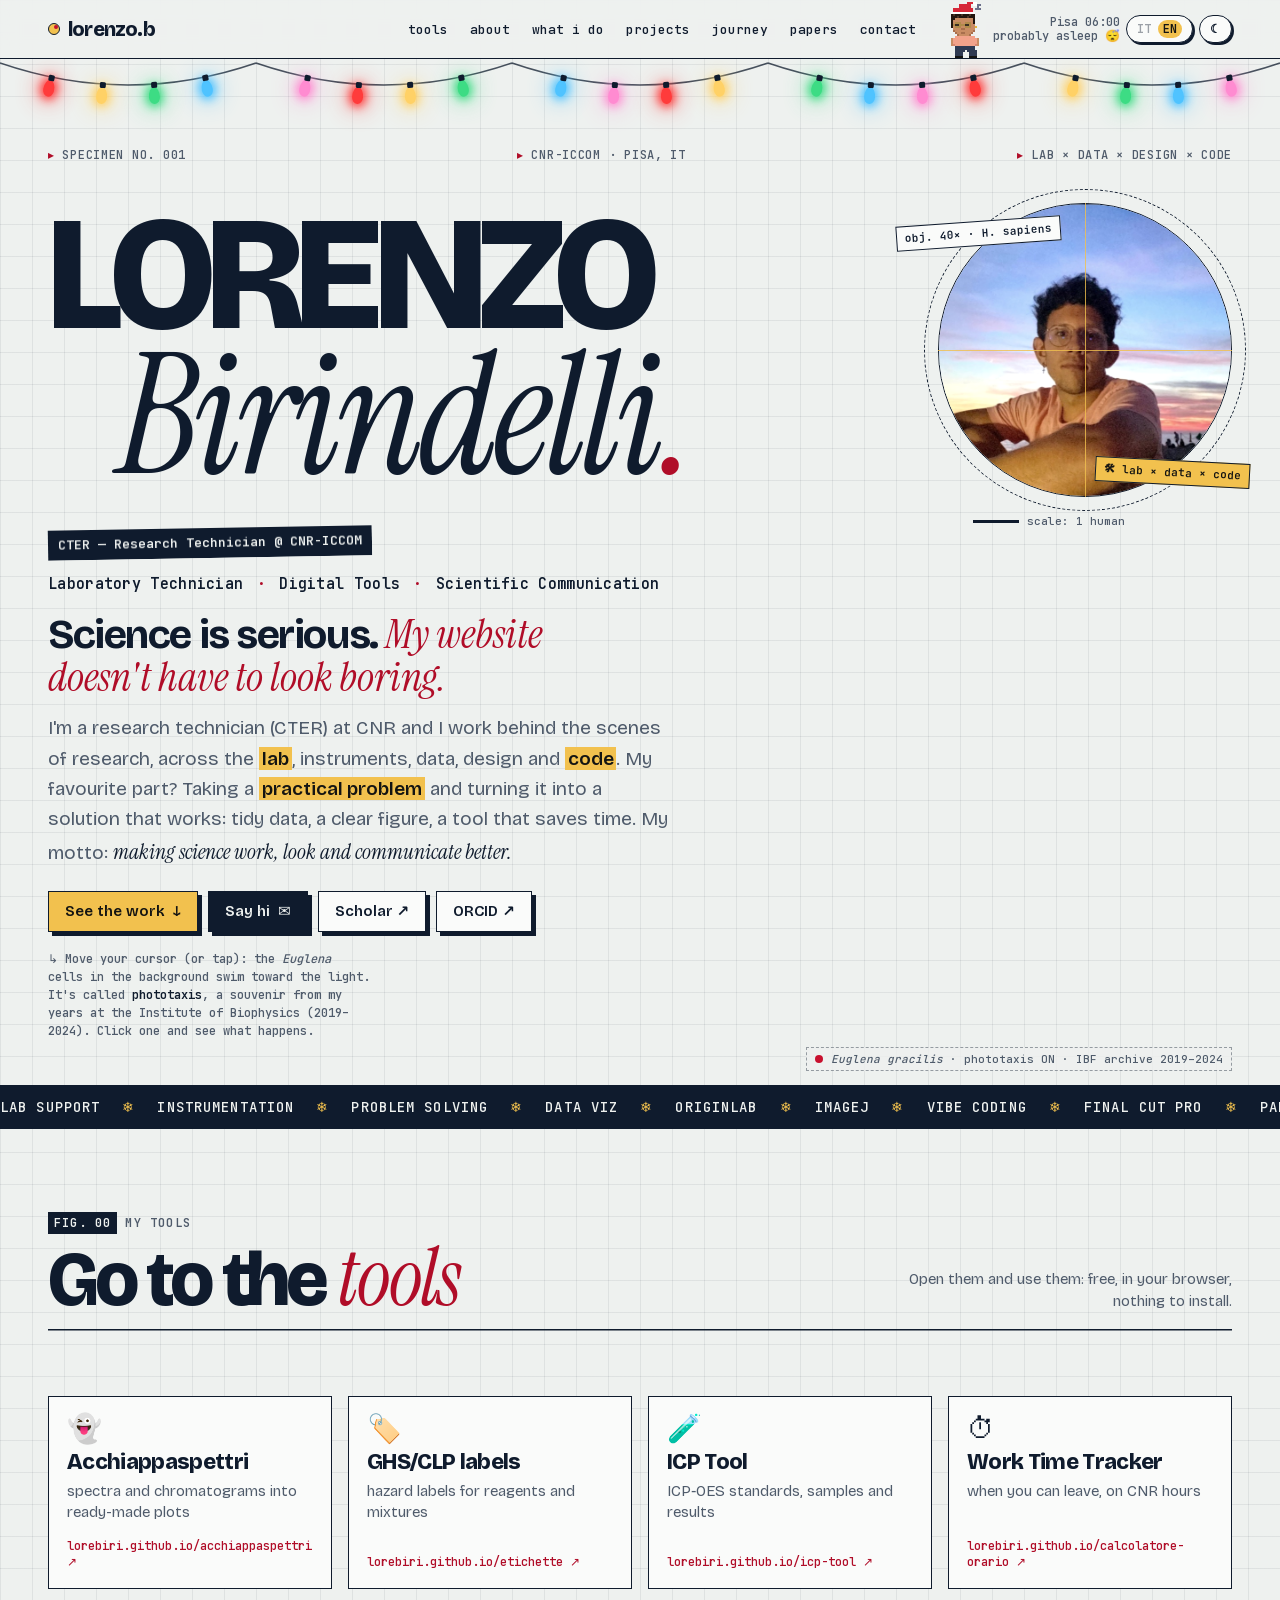
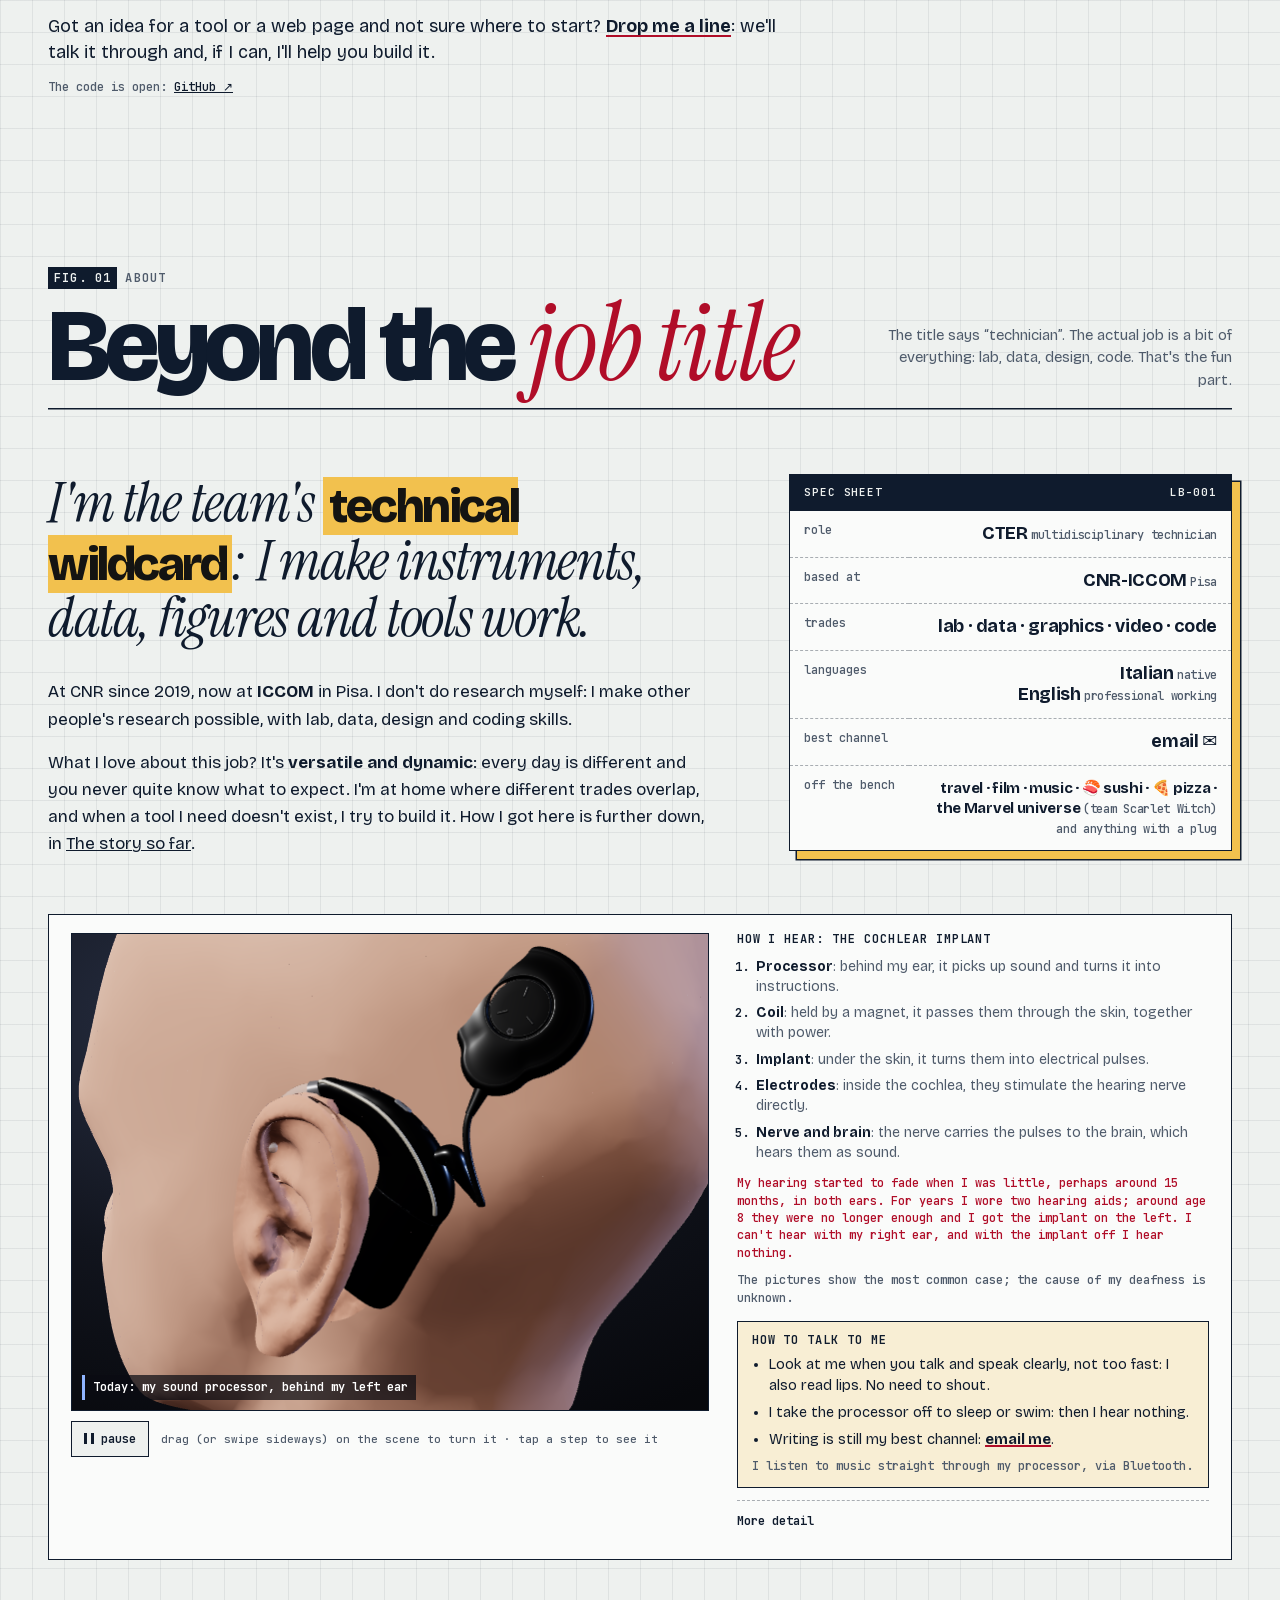
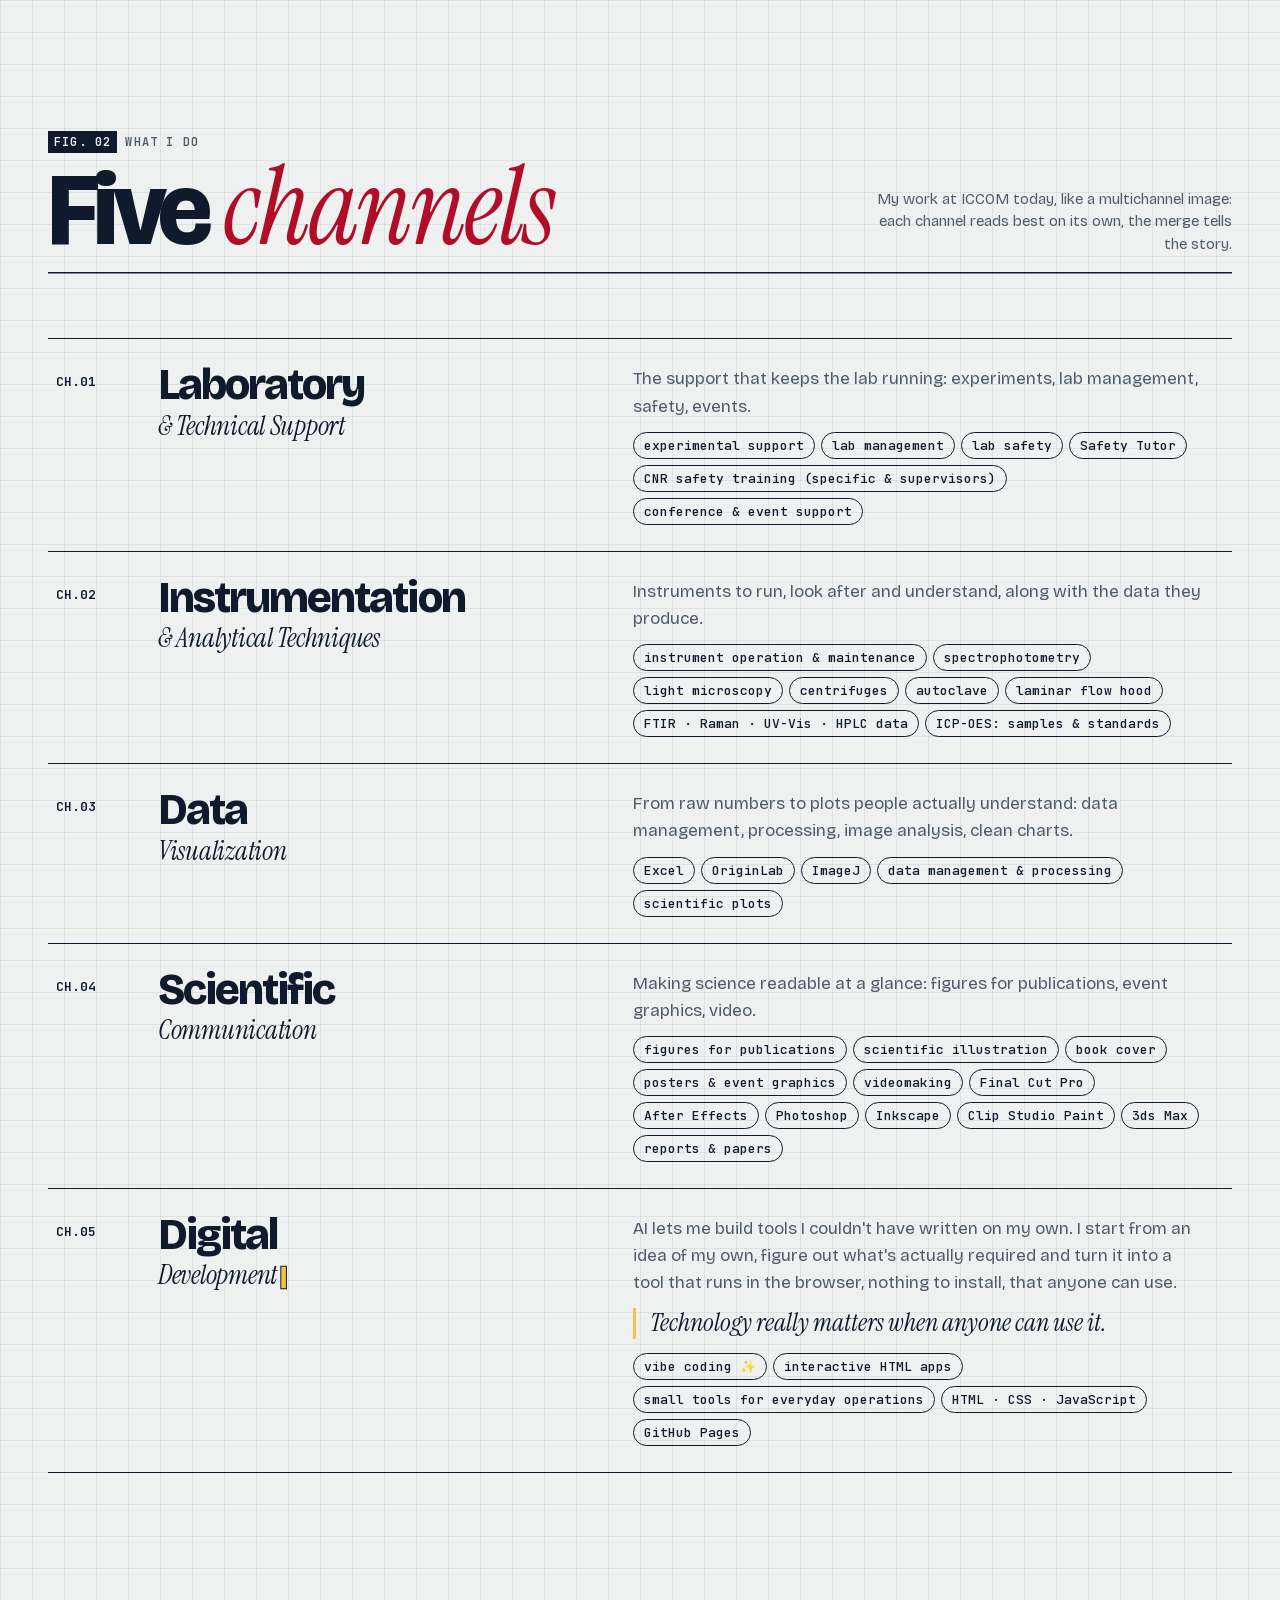
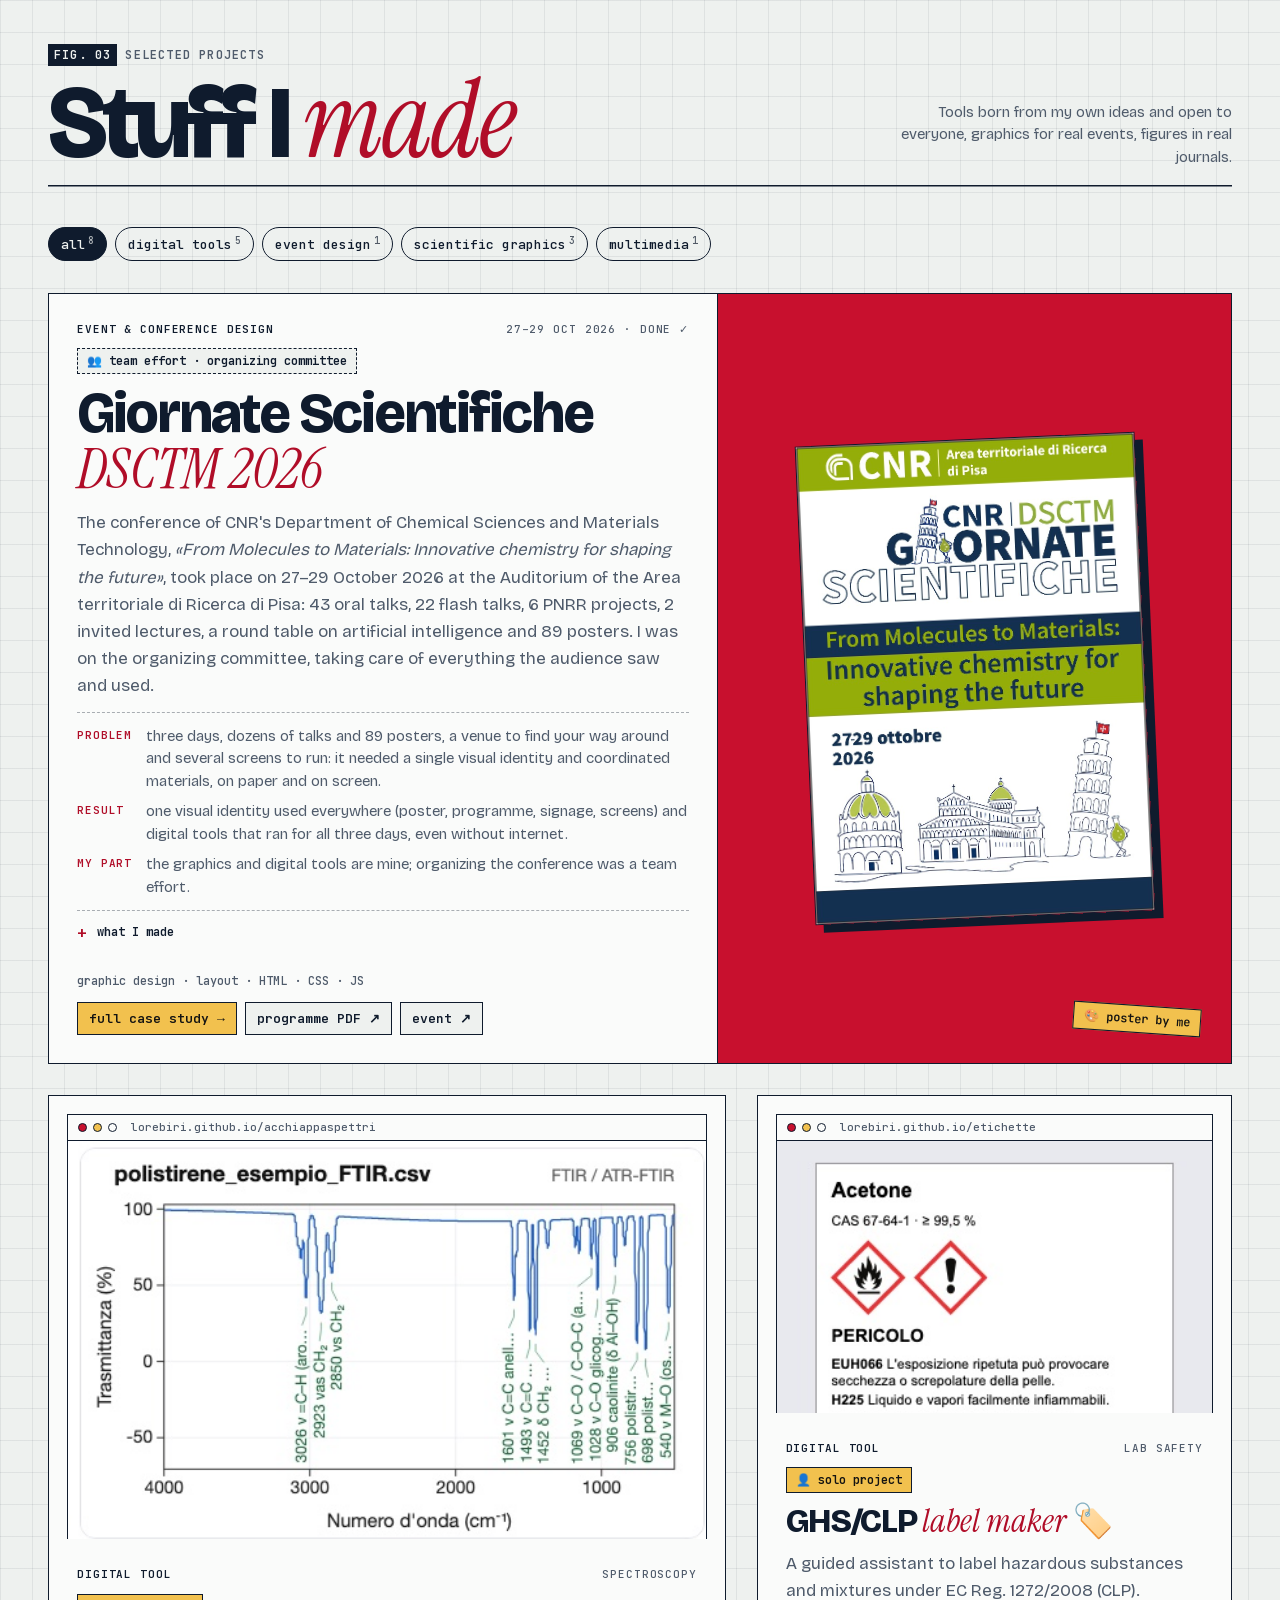
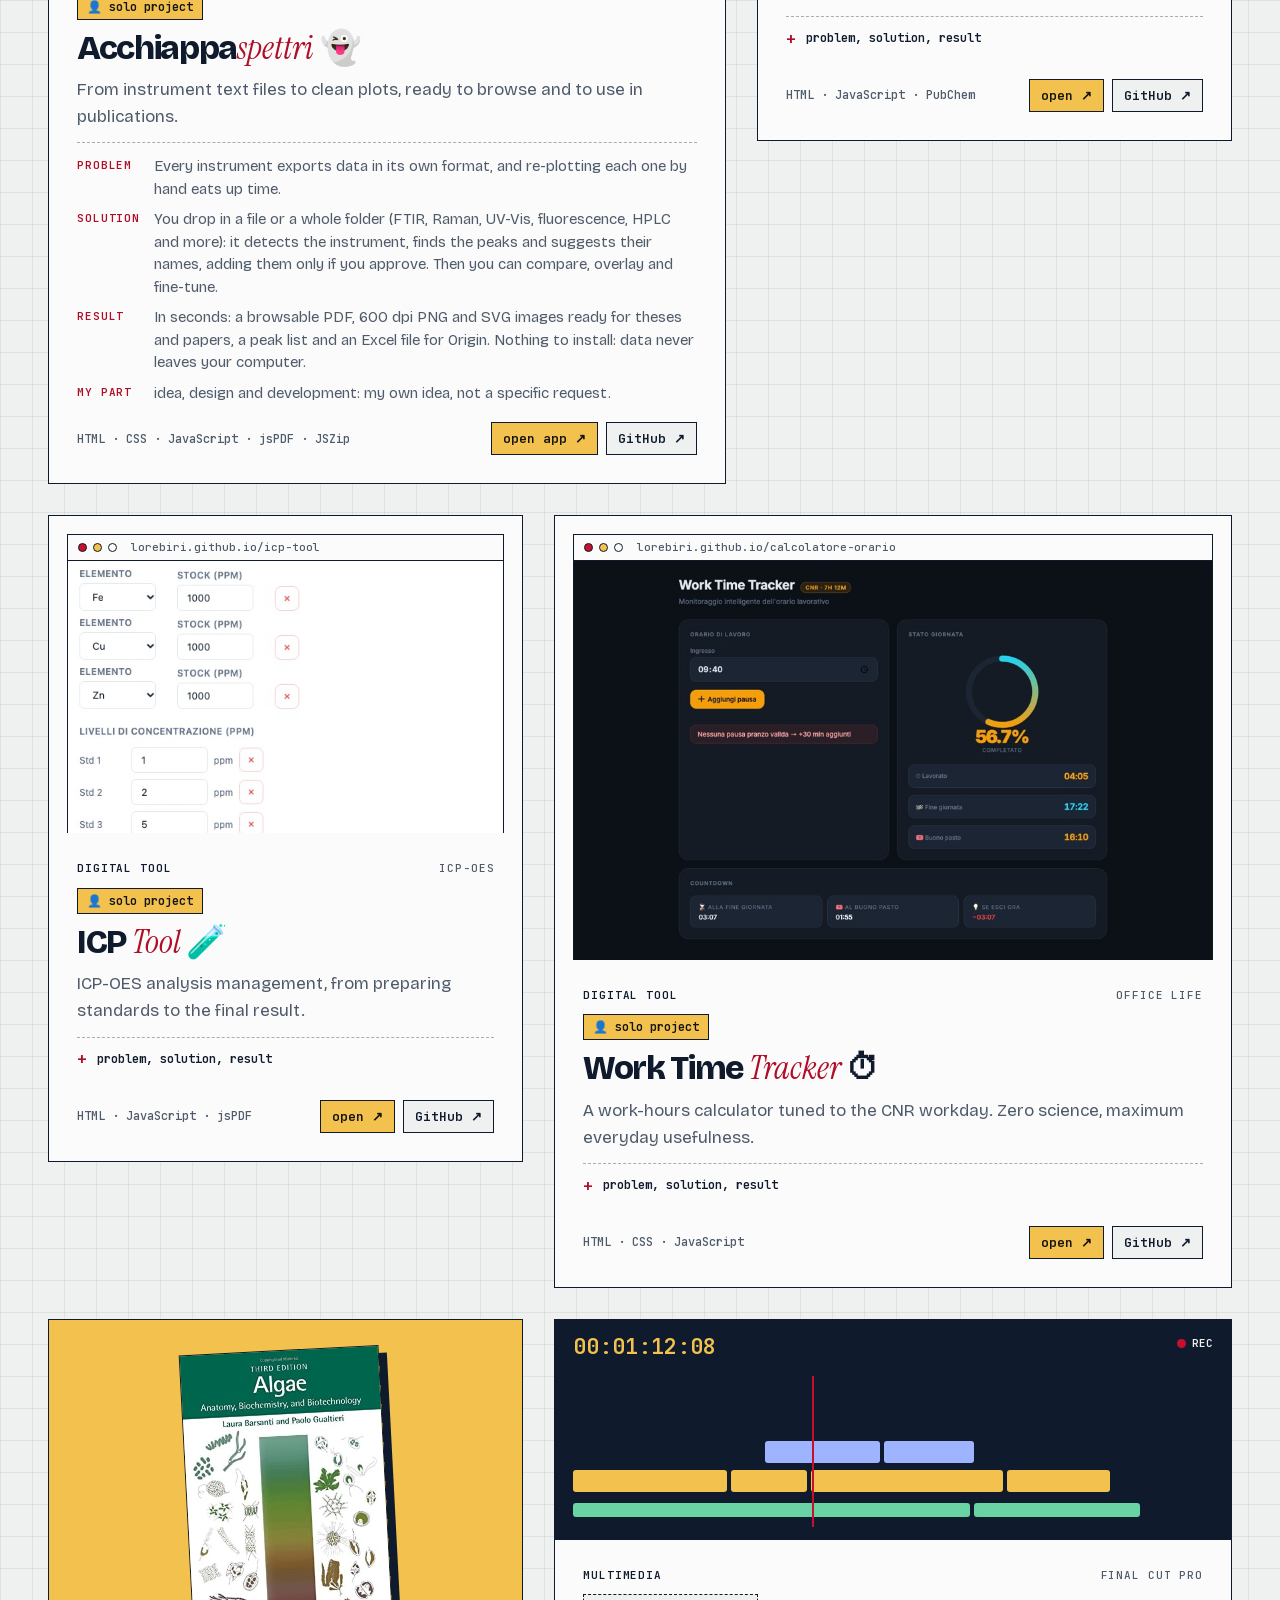
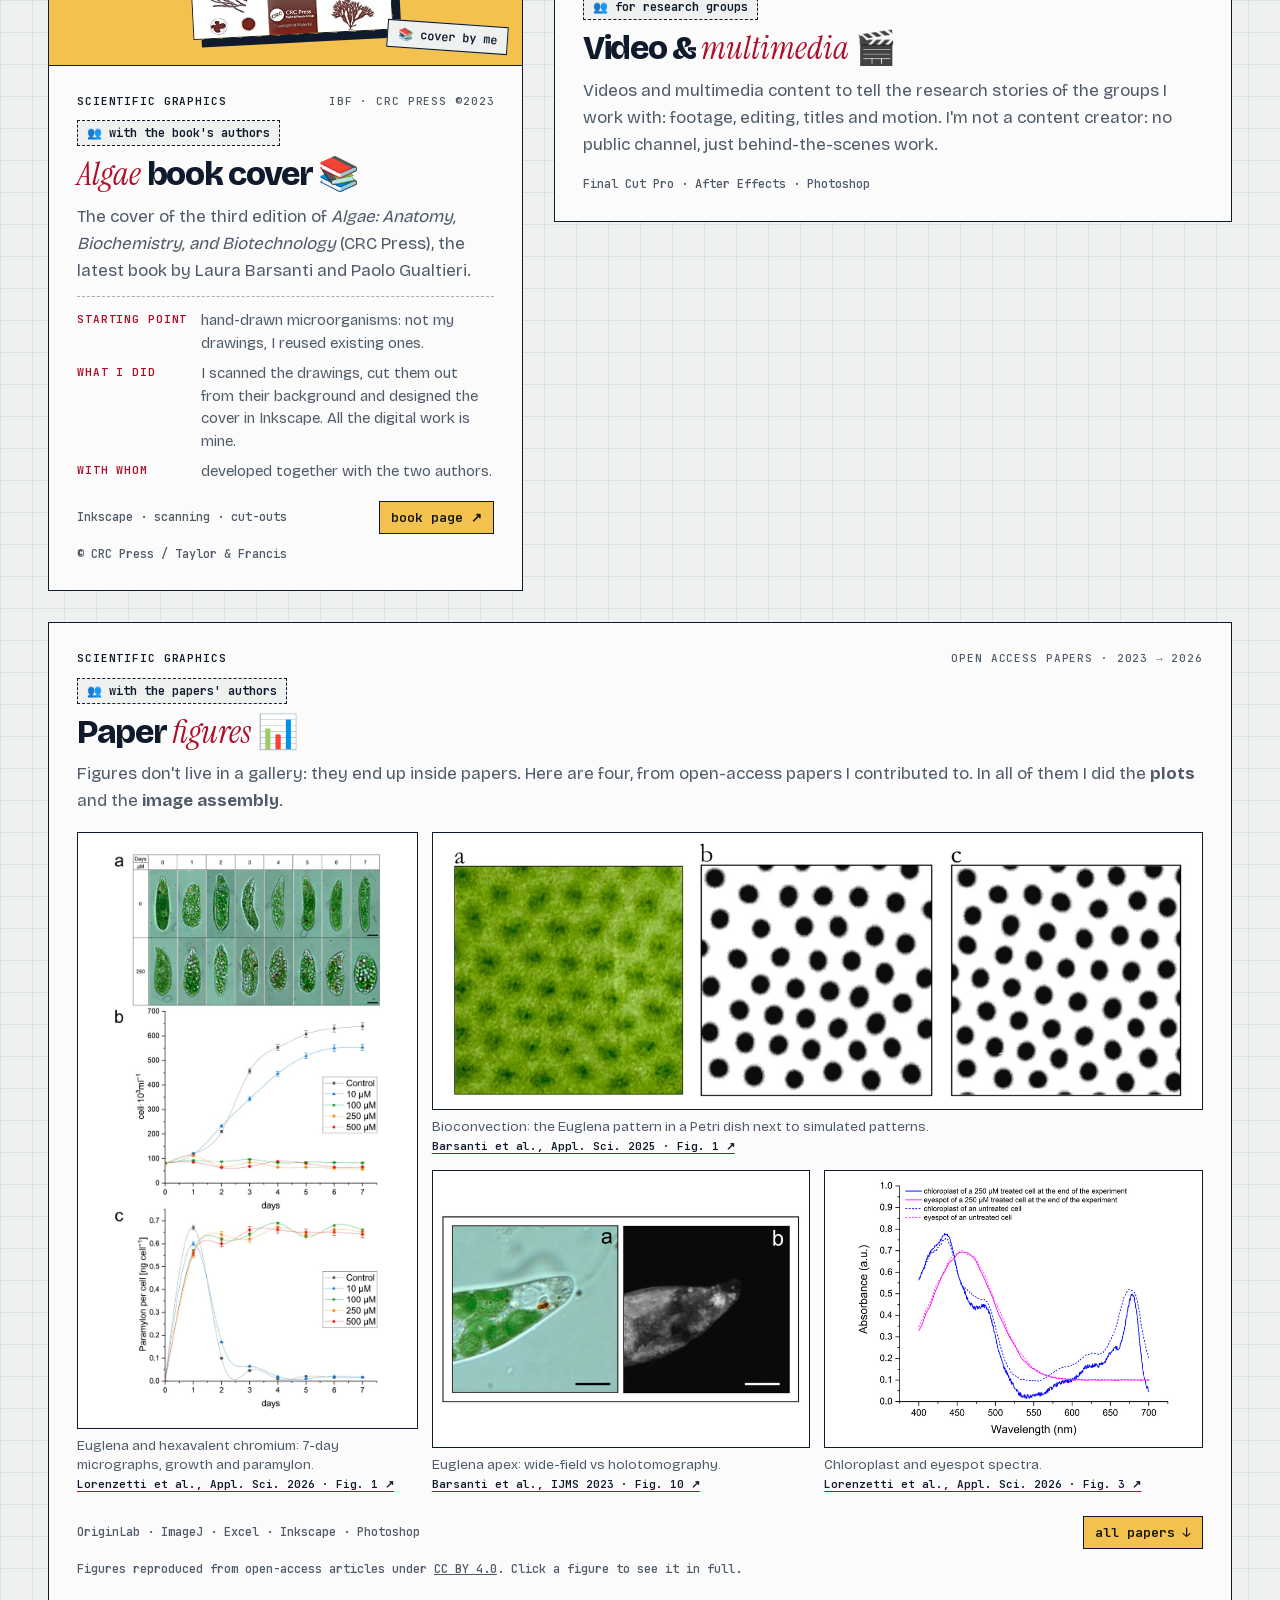
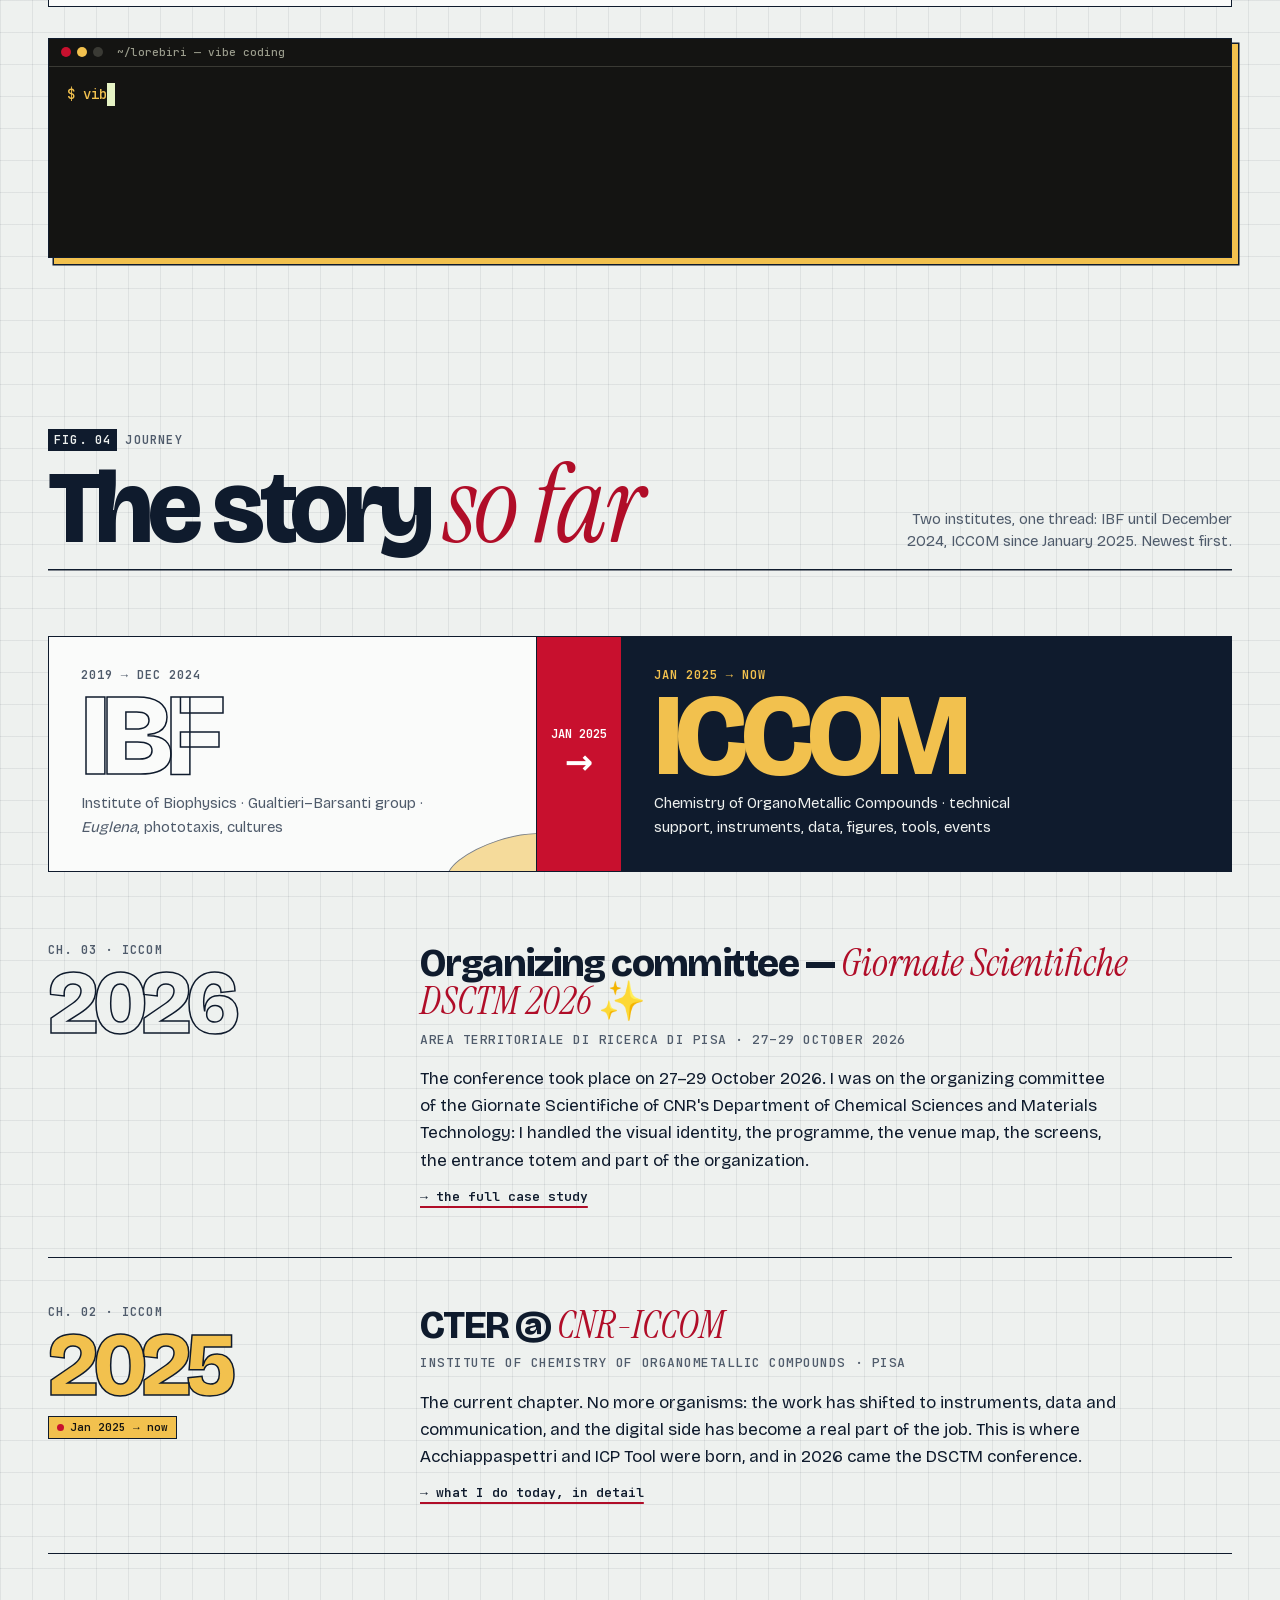
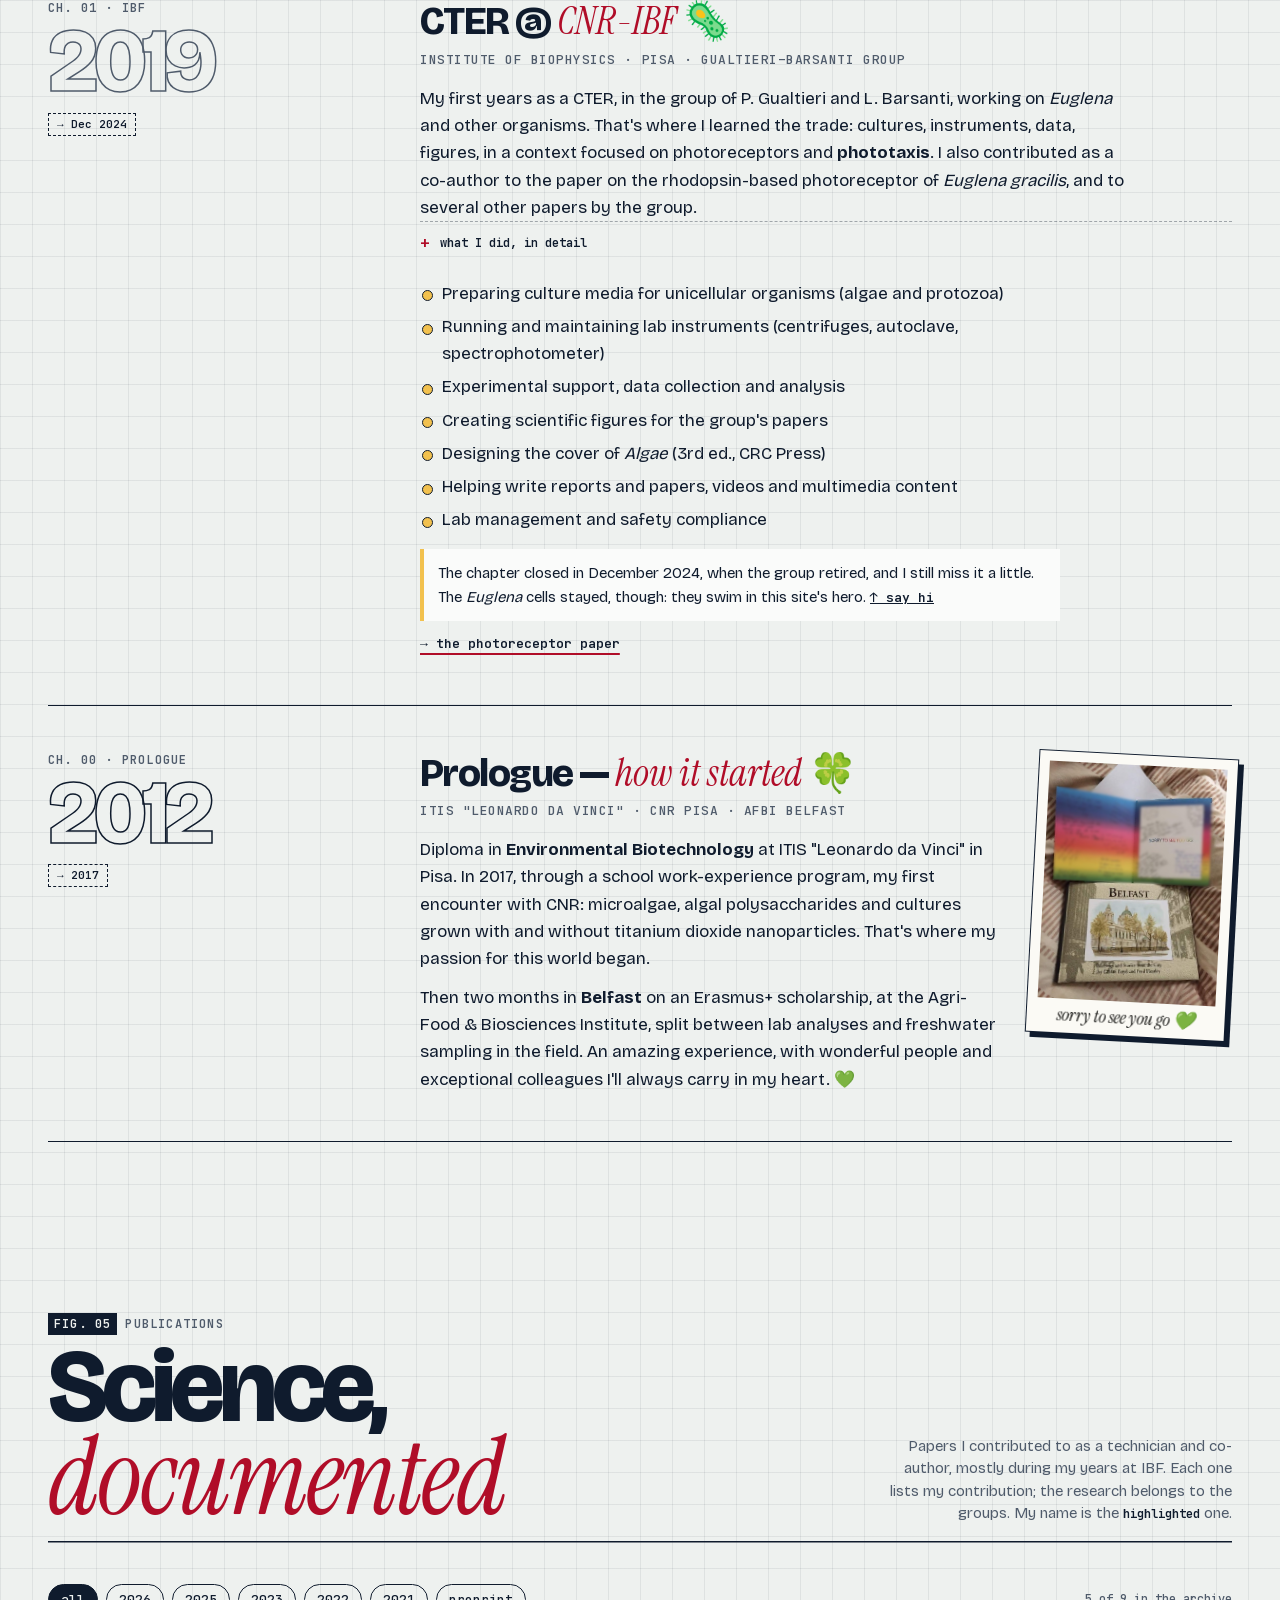
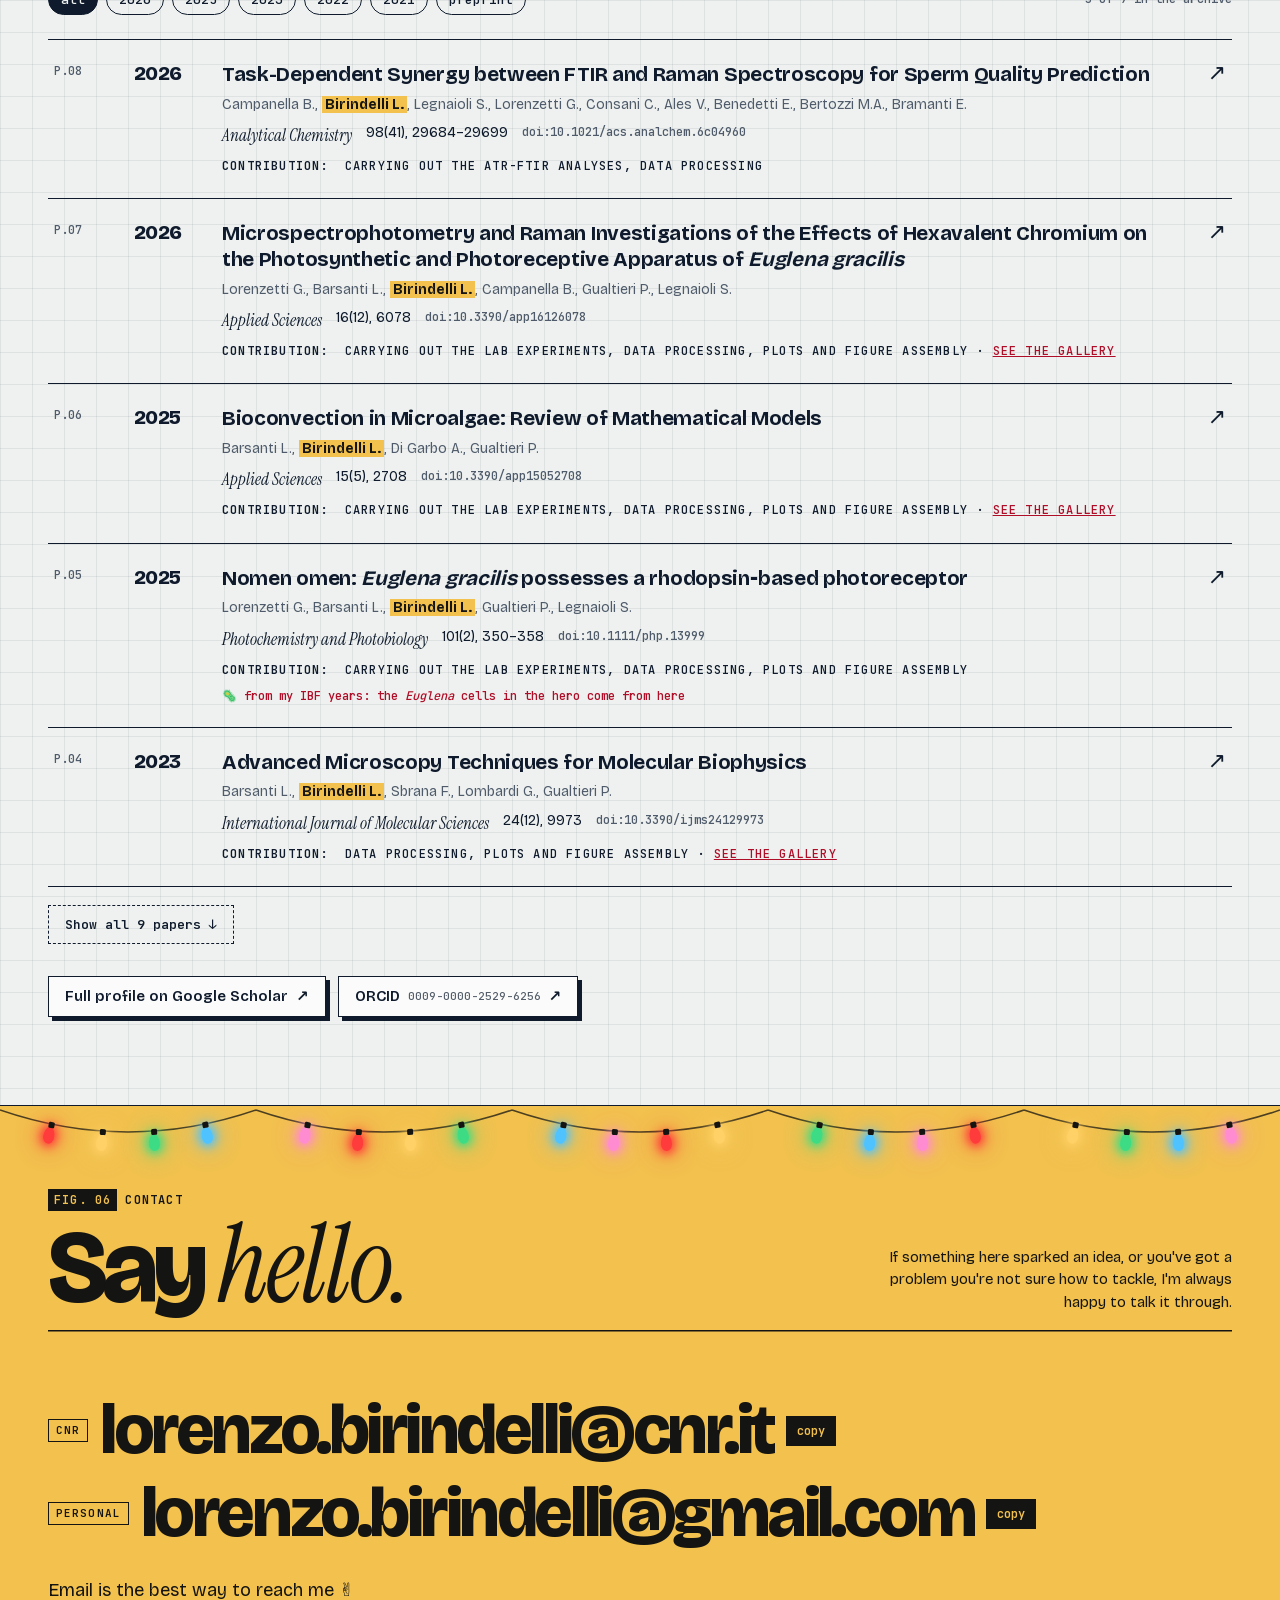
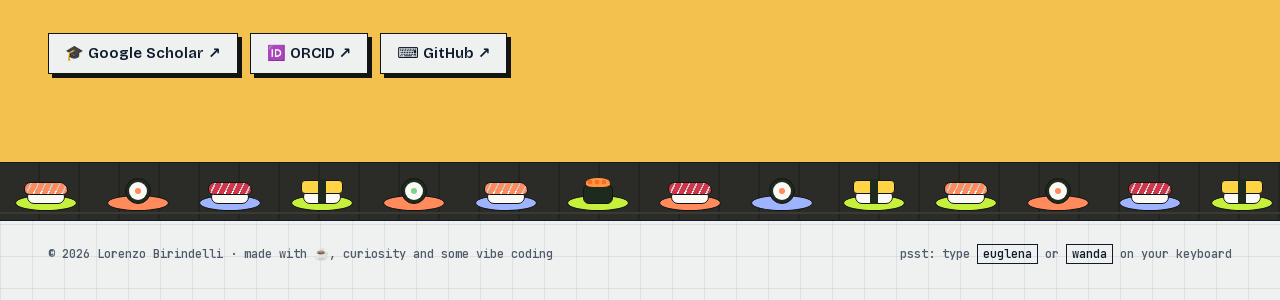
==== index.html @ a0a8bbe1 "Impianto 3D: racconto più lento e dispositivo inquadrato per intero su telefono Co-Authored-By: Clau" ====
<!doctype html>
<html lang="en">
<head>
<meta charset="utf-8">
<meta name="viewport" content="width=device-width, initial-scale=1">
<title>Lorenzo Birindelli — lab, data, design & code</title>
<meta name="description" content="Lorenzo Birindelli, Research Technician (CTER) at CNR-ICCOM in Pisa: lab and technical support, instruments, data, figures for publications, digital tools and video. Previously at CNR Institute of Biophysics (IBF).">
<meta name="author" content="Lorenzo Birindelli">
<meta name="theme-color" content="#c5f03c">
<meta property="og:title" content="Lorenzo Birindelli — lab, data, design & code">
<meta property="og:description" content="CTER @ CNR-ICCOM Pisa · Laboratory Technician · Digital Tools · Scientific Communication">
<meta property="og:type" content="profile">
<meta property="og:url" content="https://lorebiri.github.io/">
<meta property="og:image" content="https://lorebiri.github.io/lorenzo.jpg">
<meta property="og:locale" content="en_GB">
<meta property="og:locale:alternate" content="it_IT">
<meta property="og:site_name" content="Lorenzo Birindelli">
<meta property="og:image:width" content="658">
<meta property="og:image:height" content="660">
<meta property="og:image:alt" content="Portrait of Lorenzo Birindelli">
<meta name="twitter:card" content="summary">
<meta name="twitter:title" content="Lorenzo Birindelli — lab, data, design & code">
<meta name="twitter:description" content="Research Technician (CTER) at CNR-ICCOM, Pisa: lab support, instruments, data, scientific graphics and digital tools.">
<meta name="color-scheme" content="light dark">
<link rel="apple-touch-icon" href="apple-touch-icon.png">
<link rel="canonical" href="https://lorebiri.github.io/">
<link rel="alternate" hreflang="it" href="https://lorebiri.github.io/?lang=it">
<link rel="alternate" hreflang="en" href="https://lorebiri.github.io/?lang=en">
<link rel="alternate" hreflang="x-default" href="https://lorebiri.github.io/">
<script>
/* prima di disegnare la pagina: lingua (?lang=it|en, poi la scelta salvata, poi il sistema) e tema salvato,
   così non compare per un attimo la versione sbagliata. ?lang non viene salvato. */
(function(r){var q=/[?&]lang=(it|en)\b/.exec(location.search),l=q&&q[1];
try{l=l||localStorage.getItem('lang');var t=localStorage.getItem('theme');if(t)r.dataset.theme=t}catch(e){}
r.lang=l||((navigator.language||'').slice(0,2).toLowerCase()==='it'?'it':'en');
if(q){var c=document.querySelector('link[rel=canonical]');if(c)c.href=location.origin+location.pathname+'?lang='+q[1]}})(document.documentElement);
</script>
<link rel="icon" href="data:image/svg+xml,<svg xmlns='http://www.w3.org/2000/svg' viewBox='0 0 100 100'><ellipse cx='50' cy='50' rx='44' ry='18' transform='rotate(-30 50 50)' fill='%23c5f03c' stroke='%23141412' stroke-width='6'/><circle cx='68' cy='36' r='7' fill='%23ff5a2c'/></svg>">
<link rel="preload" href="fonts/bricolage-grotesque-latin.woff2" as="font" type="font/woff2" crossorigin>
<link rel="preload" href="fonts/jetbrains-mono-latin.woff2" as="font" type="font/woff2" crossorigin>
<link rel="stylesheet" href="styles.css?v=46">
<link rel="stylesheet" href="seasons.css?v=10">
<script type="application/ld+json">
{"@context":"https://schema.org","@type":"Person","name":"Lorenzo Birindelli","url":"https://lorebiri.github.io/","image":"https://lorebiri.github.io/lorenzo.jpg","jobTitle":"Collaboratore Tecnico Enti di Ricerca (CTER)","description":"CTER at CNR-ICCOM, Pisa: lab and technical support, instrumentation, data, scientific graphics and digital tools.","worksFor":{"@type":"ResearchOrganization","name":"CNR — Istituto di Chimica dei Composti OrganoMetallici (ICCOM)","address":{"@type":"PostalAddress","addressLocality":"Pisa","addressCountry":"IT"},"parentOrganization":{"@type":"GovernmentOrganization","name":"Consiglio Nazionale delle Ricerche (CNR)"}},"alumniOf":{"@type":"EducationalOrganization","name":"ITIS \"Leonardo da Vinci\", Pisa"},"knowsLanguage":["it","en"],"identifier":{"@type":"PropertyValue","propertyID":"ORCID","value":"0009-0000-2529-6256"},"sameAs":["https://orcid.org/0009-0000-2529-6256","https://scholar.google.com/citations?user=1BWAMFEAAAAJ","https://github.com/lorebiri"]}
</script>
</head>
<body>
<a class="skip" href="#main"><span data-it>Salta al contenuto</span><span data-en>Skip to content</span></a>
<div class="progress" aria-hidden="true"></div>

<!-- ================= NAV ================= -->
<header class="nav">
  <div class="wrap">
    <a class="logo" href="#top" aria-label="Lorenzo Birindelli — inizio"><i aria-hidden="true"></i>lorenzo.b</a>
    <nav class="links" aria-label="Sezioni / Sections">
      <a href="#tools">tool<span data-en>s</span></a>
      <a href="#about"><span data-it>chi sono</span><span data-en>about</span></a>
      <a href="#expertise"><span data-it>cosa faccio</span><span data-en>what i do</span></a>
      <a href="#projects"><span data-it>progetti</span><span data-en>projects</span></a>
      <a href="#journey"><span data-it>percorso</span><span data-en>journey</span></a>
      <a href="#pubs"><span data-it>pubblicazioni</span><span data-en>papers</span></a>
      <a href="#contact"><span data-it>contatti</span><span data-en>contact</span></a>
    </nav>
    <div class="ctrls">
      <canvas class="me-nav" id="meNav" width="44" height="56" aria-hidden="true"></canvas>
      <span class="clock" id="clock" aria-live="off"></span>
      <button class="tgl lang" id="langBtn" type="button" aria-label="Cambia lingua / Switch language"><b data-l="it">IT</b> <b data-l="en">EN</b></button>
      <button class="tgl" id="themeBtn" type="button" aria-label="Tema chiaro / scuro — light / dark theme" title="luce on / off">☾</button>
    </div>
  </div>
</header>

<!-- ================= HERO ================= -->
<section class="hero" id="top" aria-labelledby="name">
  <canvas id="culture" aria-hidden="true"></canvas>
  <div class="wrap">
    <div class="hmeta">
      <span data-it>campione n° 001</span><span data-en>specimen no. 001</span>
      <span>CNR-ICCOM · Pisa, IT</span>
      <span data-it>lab × dati × design × codice</span><span data-en>lab × data × design × code</span>
    </div>

    <h1 id="name"><span class="l1">Lorenzo</span><span class="l2">Birindelli<em>.</em></span></h1>

    <div class="hgrid">
      <div>
        <span class="role"><span data-it>CTER — Collaboratore Tecnico Enti di Ricerca @ CNR-ICCOM</span><span data-en>CTER — Research Technician @ CNR-ICCOM</span></span>
        <p class="pos"><span data-it>Tecnico di laboratorio <i>·</i> Strumenti digitali <i>·</i> Comunicazione scientifica</span><span data-en>Laboratory Technician <i>·</i> Digital Tools <i>·</i> Scientific Communication</span></p>
        <p class="tagline"><span data-it>La scienza è una cosa seria. <span class="serif">Il mio sito, un po' meno.</span></span><span data-en>Science is serious. <span class="serif">My website doesn't have to look boring.</span></span></p>
        <p class="lead" data-it>Sono CTER al CNR e lavoro dietro le quinte della ricerca, tra <strong>laboratorio</strong>, strumenti, dati, grafica e <strong>codice</strong>. La parte che preferisco? Prendere un <strong>problema pratico</strong> e trasformarlo in una soluzione che funziona: un dato in ordine, una figura chiara, un tool che fa risparmiare tempo. Il mio motto: <em>making science work, look and communicate better.</em></p>
        <p class="lead" data-en>I'm a research technician (CTER) at CNR and I work behind the scenes of research, across the <strong>lab</strong>, instruments, data, design and <strong>code</strong>. My favourite part? Taking a <strong>practical problem</strong> and turning it into a solution that works: tidy data, a clear figure, a tool that saves time. My motto: <em>making science work, look and communicate better.</em></p>
        <div class="cta">
          <a class="btn go" href="#projects"><span data-it>Guarda i progetti</span><span data-en>See the work</span> ↓</a>
          <a class="btn dark" href="#contact"><span data-it>Scrivimi</span><span data-en>Say hi</span> ✉</a>
          <a class="btn" href="https://scholar.google.com/citations?user=1BWAMFEAAAAJ" target="_blank" rel="noopener">Scholar ↗</a>
          <a class="btn" href="https://orcid.org/0009-0000-2529-6256" target="_blank" rel="noopener">ORCID ↗</a>
        </div>
        <p class="hint" data-it>↳ Muovi il cursore (o tocca): le euglene sullo sfondo seguono la luce. Si chiama <b>fototassi</b>, ed è un ricordo dei miei anni all'Istituto di Biofisica (2019–2024). Cliccane una e guarda cosa succede.</p>
        <p class="hint" data-en>↳ Move your cursor (or tap): the <i>Euglena</i> cells in the background swim toward the light. It's called <b>phototaxis</b>, a souvenir from my years at the Institute of Biophysics (2019–2024). Click one and see what happens.</p>
      </div>
      <figure class="scope">
        <img src="lorenzo.jpg?v=2" alt="Ritratto di Lorenzo Birindelli" data-alt-en="Portrait of Lorenzo Birindelli" width="658" height="660" fetchpriority="high">
        <span class="cross" aria-hidden="true"></span>
        <span class="lbl a" aria-hidden="true">obj. 40× · H. sapiens</span>
        <span class="lbl b" aria-hidden="true">🛠 lab × data × code</span>
        <span class="bar" aria-hidden="true"><span data-it>scala: 1 umano</span><span data-en>scale: 1 human</span></span>
      </figure>
    </div>
  </div>
  <p class="legend" aria-hidden="true"><i></i><span data-it><em>Euglena gracilis</em> · fototassi ON · archivio IBF 2019–2024</span><span data-en><em>Euglena gracilis</em> · phototaxis ON · IBF archive 2019–2024</span></p>
</section>

<div class="ticker" aria-hidden="true">
  <div class="track">
    <span>lab support</span><span>instrumentation</span><span>problem solving</span><span>data viz</span><span>OriginLab</span><span>ImageJ</span><span>vibe coding</span><span>Final Cut Pro</span><span>paper figures</span><span>HTML · CSS · JS</span><span>lab tools</span>
    <span>lab support</span><span>instrumentation</span><span>problem solving</span><span>data viz</span><span>OriginLab</span><span>ImageJ</span><span>vibe coding</span><span>Final Cut Pro</span><span>paper figures</span><span>HTML · CSS · JS</span><span>lab tools</span>
  </div>
</div>

<main id="main">

<!-- ================= TOOL =================
  Scorciatoie ai tool online. Per aggiungerne uno: copia un <li> e cambia link, icona e testi. -->
<section id="tools" class="tools">
  <div class="wrap">
    <div class="shead">
      <p class="fig"><b>FIG. 00</b><span data-it>i miei tool</span><span data-en>my tools</span></p>
      <h2><span data-it>Vai ai <span class="serif">tool</span></span><span data-en>Go to the <span class="serif">tools</span></span></h2>
      <p class="caption" data-it>Aprili e usali: gratis, nel browser, senza installare nulla.</p>
      <p class="caption" data-en>Open them and use them: free, in your browser, nothing to install.</p>
    </div>
    <ul class="tlist">
      <li><a class="tl" href="https://lorebiri.github.io/acchiappaspettri/" target="_blank" rel="noopener">
        <span class="tl-ico" aria-hidden="true">👻</span>
        <span class="tl-name">Acchiappaspettri</span>
        <span class="tl-desc"><span data-it>spettri e cromatogrammi in grafici pronti</span><span data-en>spectra and chromatograms into ready-made plots</span></span>
        <span class="tl-url">lorebiri.github.io/acchiappaspettri ↗</span>
      </a></li>
      <li><a class="tl" href="https://lorebiri.github.io/etichette/" target="_blank" rel="noopener">
        <span class="tl-ico" aria-hidden="true">🏷️</span>
        <span class="tl-name"><span data-it>Etichette GHS/CLP</span><span data-en>GHS/CLP labels</span></span>
        <span class="tl-desc"><span data-it>etichette di pericolo per reagenti e miscele</span><span data-en>hazard labels for reagents and mixtures</span></span>
        <span class="tl-url">lorebiri.github.io/etichette ↗</span>
      </a></li>
      <li><a class="tl" href="https://lorebiri.github.io/icp-tool/" target="_blank" rel="noopener">
        <span class="tl-ico" aria-hidden="true">🧪</span>
        <span class="tl-name">ICP Tool</span>
        <span class="tl-desc"><span data-it>standard, campioni e risultati ICP‑OES</span><span data-en>ICP‑OES standards, samples and results</span></span>
        <span class="tl-url">lorebiri.github.io/icp-tool ↗</span>
      </a></li>
      <li><a class="tl" href="https://lorebiri.github.io/calcolatore-orario/" target="_blank" rel="noopener">
        <span class="tl-ico" aria-hidden="true">⏱</span>
        <span class="tl-name">Work Time Tracker</span>
        <span class="tl-desc"><span data-it>a che ora esci, con l'orario CNR</span><span data-en>when you can leave, on CNR hours</span></span>
        <span class="tl-url">lorebiri.github.io/calcolatore-orario ↗</span>
      </a></li>
    </ul>
    <p class="tcall" data-it>Hai un'idea per un tool o una pagina web e non sai da dove partire? <a href="#contact">Scrivimi</a>: ne parliamo e, se posso, ti aiuto a costruirla.</p>
    <p class="tcall" data-en>Got an idea for a tool or a web page and not sure where to start? <a href="#contact">Drop me a line</a>: we'll talk it through and, if I can, I'll help you build it.</p>
    <p class="tnote"><span data-it>Il codice è aperto:</span><span data-en>The code is open:</span> <a href="https://github.com/lorebiri" target="_blank" rel="noopener">GitHub ↗</a></p>
  </div>
</section>

<!-- ================= ABOUT ================= -->
<section id="about">
  <div class="wrap">
    <div class="shead">
      <p class="fig"><b>FIG. 01</b><span data-it>chi sono</span><span data-en>about</span></p>
      <h2><span data-it>Oltre il <span class="serif">job title</span></span><span data-en>Beyond the <span class="serif">job title</span></span></h2>
      <p class="caption" data-it>Il ruolo dice “tecnico”. Il lavoro vero è un po' di tutto: laboratorio, dati, grafica, codice. Ed è questo il bello.</p>
      <p class="caption" data-en>The title says “technician”. The actual job is a bit of everything: lab, data, design, code. That's the fun part.</p>
    </div>
    <div class="about">
      <div class="rv">
        <p class="pull" data-it>Sono il <mark>jolly tecnico</mark> del gruppo: faccio funzionare strumenti, dati, figure e tool.</p>
        <p class="pull" data-en>I'm the team's <mark>technical wildcard</mark>: I make instruments, data, figures and tools work.</p>
        <div class="prose" data-it>
          <p>Al CNR dal 2019, oggi all'<strong>ICCOM</strong> di Pisa. Non faccio ricerca: rendo possibile quella degli altri, con competenze di laboratorio, dati, grafica e codice.</p>
          <p>Quello che amo di questo lavoro? È <strong>versatile e dinamico</strong>: ogni giorno è diverso e non sai mai cosa aspettarti. Mi trovo bene dove i mestieri si incrociano, e quando uno strumento che serve non esiste, provo a costruirlo. Come ci sono arrivato lo racconto più sotto, in <a href="#journey">La storia finora</a>.</p>
        </div>
        <div class="prose" data-en>
          <p>At CNR since 2019, now at <strong>ICCOM</strong> in Pisa. I don't do research myself: I make other people's research possible, with lab, data, design and coding skills.</p>
          <p>What I love about this job? It's <strong>versatile and dynamic</strong>: every day is different and you never quite know what to expect. I'm at home where different trades overlap, and when a tool I need doesn't exist, I try to build it. How I got here is further down, in <a href="#journey">The story so far</a>.</p>
        </div>
      </div>
      <aside class="spec rv" aria-label="Scheda tecnica / Spec sheet">
        <header><span data-it>scheda tecnica</span><span data-en>spec sheet</span><span>LB-001</span></header>
        <dl>
          <dt><span data-it>ruolo</span><span data-en>role</span></dt><dd>CTER <small><span data-it>tecnico multidisciplinare</span><span data-en>multidisciplinary technician</span></small></dd>
          <dt><span data-it>base</span><span data-en>based at</span></dt><dd>CNR-ICCOM <small>Pisa</small></dd>
          <dt><span data-it>mestieri</span><span data-en>trades</span></dt><dd><span data-it>laboratorio · dati · grafica · video · codice</span><span data-en>lab · data · graphics · video · code</span></dd>
          <dt><span data-it>lingue</span><span data-en>languages</span></dt><dd><span data-it>italiano <small>madrelingua</small><br>inglese <small>uso professionale</small></span><span data-en>Italian <small>native</small><br>English <small>professional working</small></span></dd>
          <dt><span data-it>canale migliore</span><span data-en>best channel</span></dt><dd>email ✉</dd>
          <dt><span data-it>fuori dal lab</span><span data-en>off the bench</span></dt><dd class="off"><span data-it>viaggi · cinema · musica · <span class="fx fx-sushi">🍣 sushi</span> · <span class="fx fx-pizza">🍕 pizza</span> · universo Marvel <small>(team <span class="fx fx-sw">Scarlet Witch</span>) e tutto ciò che ha una spina</small></span><span data-en>travel · film · music · <span class="fx fx-sushi">🍣 sushi</span> · <span class="fx fx-pizza">🍕 pizza</span> · the Marvel universe <small>(team <span class="fx fx-sw">Scarlet Witch</span>) and anything with a plug</small></span></dd>
        </dl>
      </aside>
    </div>
      <!-- impianto cocleare in 3D: scena in ci3d.js, processore in cp1000.js, modelli e licenze in 3d/README.md -->
      <figure class="ci-fig">
        <div class="ci3d">
          <div class="ci3d-stage">
            <img class="ci3d-poster" src="img/orecchio-ci.svg" width="1500" height="1500" loading="lazy" alt="Impianto cocleare: processore dietro l'orecchio, bobina e impianto sotto la pelle, elettrodi nella coclea, nervo acustico" data-alt-en="Cochlear implant: processor behind the ear, coil and implant under the skin, electrodes in the cochlea, hearing nerve">
            <span class="ci3d-lab" data-n="f0"><span data-it>Oggi: il mio processore, dietro l'orecchio sinistro</span><span data-en>Today: my sound processor, behind my left ear</span></span><span class="ci3d-lab" data-n="f1"><span data-it>Da piccolissimo sentivo, forse fino a circa 15 mesi</span><span data-en>As a baby I could hear, perhaps until about 15 months</span></span><span class="ci3d-lab" data-n="f2"><span data-it>Poi l'udito cala in entrambe le orecchie: porto due apparecchi acustici</span><span data-en>Then my hearing fades in both ears: I wear two hearing aids</span></span><span class="ci3d-lab" data-n="f3"><span data-it>Verso gli 8 anni: impianto a sinistra; a destra non sento</span><span data-en>Around age 8: implant on the left; I can't hear on the right</span></span><span class="ci3d-lab" data-n="o12"><span data-it>Testa vista da dietro · in azzurro l'orecchio interno · in giallo il nervo acustico</span><span data-en>Head seen from behind · inner ear in blue · hearing nerve in yellow</span></span><span class="ci3d-lab" data-n="o3"><span data-it>Orecchio interno sinistro, da vicino · in grigio gli elettrodi</span><span data-en>Left inner ear, close up · electrodes in grey</span></span><span class="ci3d-lab" data-n="1"><span data-it>Processore Nucleus 7</span><span data-en>Nucleus 7 processor</span></span><span class="ci3d-lab" data-n="2"><span data-it>Bobina</span><span data-en>Coil</span></span><span class="ci3d-lab" data-n="3"><span data-it>Impianto interno (sotto la bobina)</span><span data-en>Internal implant (under the coil)</span></span><span class="ci3d-lab" data-n="4"><span data-it>Coclea ed elettrodi</span><span data-en>Cochlea and electrodes</span></span><span class="ci3d-lab" data-n="5"><span data-it>Corteccia uditiva</span><span data-en>Auditory cortex</span></span>
          </div>
          <div class="ci3d-bar">
            <button class="ci3d-play" type="button" aria-pressed="false"><span class="ci3d-i" aria-hidden="true"></span><span class="ci3d-t1"><span data-it>pausa</span><span data-en>pause</span></span><span class="ci3d-t2"><span data-it>riproduci</span><span data-en>play</span></span></button>
            <span><span data-it>trascina (o scorri di lato) sulla scena per girarla · tocca un passo per vederlo</span><span data-en>drag (or swipe sideways) on the scene to turn it · tap a step to see it</span></span>
          </div>
        </div>
        <figcaption>
          <p class="ci-kick"><span data-it>Come sento: l'impianto cocleare</span><span data-en>How I hear: the cochlear implant</span></p>
          <ol class="ci-steps" data-it>
            <li><b>Processore</b>: dietro l'orecchio capta i suoni e li trasforma in istruzioni.</li>
            <li><b>Bobina</b>: tenuta da una calamita, le passa attraverso la pelle insieme all'energia.</li>
            <li><b>Impianto</b>: sotto la pelle, le trasforma in impulsi elettrici.</li>
            <li><b>Elettrodi</b>: nella coclea stimolano direttamente il nervo acustico.</li>
            <li><b>Nervo e cervello</b>: il nervo porta gli impulsi al cervello, che li sente come suoni.</li>
          </ol>
          <ol class="ci-steps" data-en>
            <li><b>Processor</b>: behind my ear, it picks up sound and turns it into instructions.</li>
            <li><b>Coil</b>: held by a magnet, it passes them through the skin, together with power.</li>
            <li><b>Implant</b>: under the skin, it turns them into electrical pulses.</li>
            <li><b>Electrodes</b>: inside the cochlea, they stimulate the hearing nerve directly.</li>
            <li><b>Nerve and brain</b>: the nerve carries the pulses to the brain, which hears them as sound.</li>
          </ol>
          <p class="ci-note"><span data-it>Il mio udito ha cominciato a calare da piccolo, forse intorno ai 15 mesi, in entrambe le orecchie. Per anni ho portato due apparecchi acustici; verso gli 8 anni non bastavano più e mi hanno messo l'impianto a sinistra. Con il destro non sento, e a impianto spento non sento nulla.</span><span data-en>My hearing started to fade when I was little, perhaps around 15 months, in both ears. For years I wore two hearing aids; around age 8 they were no longer enough and I got the implant on the left. I can't hear with my right ear, and with the implant off I hear nothing.</span></p>
          <p class="ci-case"><span data-it>Le immagini mostrano il caso più comune; la causa della mia sordità non è nota.</span><span data-en>The pictures show the most common case; the cause of my deafness is unknown.</span></p>
          <div class="ci-talk">
            <p class="ci-kick"><span data-it>Come parlarmi</span><span data-en>How to talk to me</span></p>
            <ul data-it>
              <li>Guardami mentre parli e scandisci bene, senza correre: leggo anche le labbra. Non serve urlare.</li>
              <li>Quando dormo o nuoto tolgo il processore: in quei momenti non sento nulla.</li>
              <li>Il mio canale migliore resta la scrittura: <a href="#contact">scrivimi</a>.</li>
            </ul>
            <ul data-en>
              <li>Look at me when you talk and speak clearly, not too fast: I also read lips. No need to shout.</li>
              <li>I take the processor off to sleep or swim: then I hear nothing.</li>
              <li>Writing is still my best channel: <a href="#contact">email me</a>.</li>
            </ul>
            <p class="ci-music"><span data-it>La musica la ascolto direttamente nel processore, via Bluetooth.</span><span data-en>I listen to music straight through my processor, via Bluetooth.</span></p>
          </div>
          <details class="ci-more"><summary><span data-it>Approfondisci</span><span data-en>More detail</span></summary>
          <ol class="ci-steps ci-full" data-it>
            <li><b>Processore</b> dietro l'orecchio sinistro (il mio è un Nucleus 7 CP1000 nero): i microfoni captano il suono, il processore lo divide in canali di frequenza e sceglie quali dei 22 elettrodi stimolare e con che intensità.</li>
            <li><b>Bobina</b> sulla pelle, tenuta da una calamita: invia via radio, attraverso la pelle, le istruzioni e l'energia per l'impianto, che non ha batterie.</li>
            <li><b>Impianto interno</b> sotto la pelle, appoggiato all'osso: trasforma le istruzioni in impulsi elettrici.</li>
            <li><b>Elettrodi nella coclea</b>: il filo attraversa l'osso dietro l'orecchio ed entra nella coclea, di solito dalla finestra rotonda; copre poco più di un giro dei due e mezzo della spirale. Ogni contatto stimola i neuroni del ganglio spirale vicini: gli acuti alla base, i gravi verso l'apice.</li>
            <li><b>Nervo acustico e cervello</b>: gli impulsi passano dal nucleo cocleare, dall'oliva superiore, dal collicolo inferiore e dal talamo, e arrivano in pochi centesimi di secondo alla corteccia uditiva di entrambi gli emisferi, in profondità nel lobo temporale, soprattutto quella del lato opposto.</li>
          </ol>
          <ol class="ci-steps ci-full" data-en>
            <li><b>Sound processor</b> behind my left ear (mine is a black Nucleus 7 CP1000): the microphones pick up sound, and the processor splits it into frequency channels and chooses which of the 22 electrodes to stimulate, and how strongly.</li>
            <li><b>Coil</b> on the skin, held by a magnet: sends the instructions, and the power for the implant, which has no battery, by radio through the skin.</li>
            <li><b>Internal implant</b> under the skin, resting on the bone: turns the instructions into electrical pulses.</li>
            <li><b>Electrodes in the cochlea</b>: the lead crosses the bone behind the ear and enters the cochlea, usually through the round window; it covers just over one of the spiral's two and a half turns. Each contact stimulates the nearby spiral ganglion neurons: high sounds at the base, low ones towards the apex.</li>
            <li><b>Hearing nerve and brain</b>: the pulses pass through the cochlear nucleus, the superior olive, the inferior colliculus and the thalamus, and within a few hundredths of a second reach the auditory cortex of both hemispheres, deep in the temporal lobe, mostly the opposite one.</li>
          </ol>
          <p class="ci-med"><span data-it>Nella maggior parte delle sordità neurosensoriali, anche quelle che peggiorano nel tempo, il guasto è nella coclea: le cellule ciliate smettono di trasformare le vibrazioni in segnali, mentre il nervo acustico resta. Per questo l'impianto può funzionare. Il suono arriva ancora a timpano, ossicini e coclea, ma lì non diventa più segnale nervoso: l'impianto salta questo passaggio e stimola direttamente il nervo. A impianto spento non sento; il cervello ha imparato col tempo a interpretare il segnale. Impianto interno ed elettrodi sono schematici: il modello del mio non lo conosco.</span><span data-en>In most sensorineural hearing loss, including the kind that gets worse over time, the fault is in the cochlea: the hair cells stop turning vibrations into signals, while the hearing nerve remains. That is why the implant can work. Sound still reaches my eardrum, ossicles and cochlea, but there it no longer becomes a nerve signal: the implant skips that step and stimulates the nerve directly. With the implant off I can't hear; over time my brain has learned to interpret the signal. The internal implant and electrodes are schematic: I don't know my model.</span></p>
          <p class="ci-src"><span data-it>Modello 3D:</span><span data-en>3D model:</span>
            <a href="https://dbarchive.biosciencedbc.jp/en/bodyparts3d/" target="_blank" rel="noopener">BodyParts3D</a>, © The Database Center for Life Science (CC BY-SA 2.1 JP) ·
            <a href="https://3d.nih.gov/entries/3DPX-001794" target="_blank" rel="noopener">NIH 3D «Cochlea»</a>, chris@printhuman.org (CC BY 4.0) ·
            <a href="https://www.artec3d.com/3d-models/ear" target="_blank" rel="noopener">Ear by Artec 3D</a> (CC BY) ·
            <a href="https://threejs.org" target="_blank" rel="noopener">three.js</a> (MIT)<span data-it>; tutti modificati (semplificati e posizionati). Processore e bobina ricostruiti dalle foto del mio CP1000; protesi ricostruite da una foto di un modello dell'epoca, senza marchio; impianto interno, elettrodi, cellule ciliate, nervo e via uditiva modellati per questo sito, schematici, posizioni riviste con un otologo. Disegno di riserva:</span><span data-en>; all modified (simplified and positioned). Processor and coil rebuilt from photos of my CP1000; hearing aids rebuilt from a photo of a period model, unbranded; internal implant, electrodes, hair cells, nerve and auditory pathway modelled for this site, schematic, positions reviewed with an otologist. Fallback drawing:</span>
            <a href="https://commons.wikimedia.org/wiki/File:Blausen_0244_CochlearImplant_01.png" target="_blank" rel="noopener">Blausen 0244</a> (CC BY 3.0).<br>
            <span data-it>Fonti del testo:</span><span data-en>Text sources:</span>
            <a href="https://www.nidcd.nih.gov/health/cochlear-implants" target="_blank" rel="noopener">NIDCD</a> ·
            <a href="https://doi.org/10.1016/j.heares.2008.06.005" target="_blank" rel="noopener">Wilson &amp; Dorman 2008</a> ·
            <a href="https://doi.org/10.1016/j.heares.2017.10.005" target="_blank" rel="noopener">Dhanasingh &amp; Jolly 2017</a> ·
            <a href="https://doi.org/10.1017/S0022215122001438" target="_blank" rel="noopener">Aljazeeri et al. 2022</a> ·
            <a href="https://doi.org/10.1121/1.399052" target="_blank" rel="noopener">Greenwood 1990</a> ·
            <a href="https://doi.org/10.1056/NEJMra050700" target="_blank" rel="noopener">Morton &amp; Nance 2006</a> ·
            <a href="https://doi.org/10.1159/000095611" target="_blank" rel="noopener">Escudé et al. 2006</a> ·
            <a href="https://doi.org/10.1097/MAO.0b013e3181d279e0" target="_blank" rel="noopener">Verbist et al. 2010</a> ·
            <a href="https://doi.org/10.1016/j.tins.2011.09.004" target="_blank" rel="noopener">Kral &amp; Sharma 2012</a></p>
          </details>
        </figcaption>
      </figure>
  </div>
</section>

<!-- ================= EXPERTISE ================= -->
<section id="expertise">
  <div class="wrap">
    <div class="shead">
      <p class="fig"><b>FIG. 02</b><span data-it>cosa faccio</span><span data-en>what i do</span></p>
      <h2><span data-it>Cinque <span class="serif">canali</span></span><span data-en>Five <span class="serif">channels</span></span></h2>
      <p class="caption" data-it>Il mio lavoro di oggi all'ICCOM, come una figura multicanale: i canali separati si leggono meglio, sovrapposti raccontano la storia.</p>
      <p class="caption" data-en>My work at ICCOM today, like a multichannel image: each channel reads best on its own, the merge tells the story.</p>
    </div>
    <ol class="xp">
      <li class="rv">
        <span class="xn">CH.01</span>
        <h3><span data-it>Laboratorio <span class="serif">e supporto tecnico</span></span><span data-en>Laboratory <span class="serif">&amp; Technical Support</span></span></h3>
        <div>
          <p class="xdesc" data-it>Il supporto che fa girare il laboratorio: esperimenti, gestione degli spazi, sicurezza, eventi.</p>
          <p class="xdesc" data-en>The support that keeps the lab running: experiments, lab management, safety, events.</p>
          <div class="tags">
            <span class="tag" data-it>supporto agli esperimenti</span><span class="tag" data-en>experimental support</span>
            <span class="tag" data-it>gestione del laboratorio</span><span class="tag" data-en>lab management</span>
            <span class="tag" data-it>sicurezza in laboratorio</span><span class="tag" data-en>lab safety</span>
            <span class="tag">Safety Tutor</span>
            <span class="tag" data-it>formazione sicurezza CNR (specifica e per preposti)</span><span class="tag" data-en>CNR safety training (specific &amp; supervisors)</span>
            <span class="tag" data-it>supporto a congressi ed eventi</span><span class="tag" data-en>conference &amp; event support</span>
          </div>
        </div>
      </li>
      <li class="rv">
        <span class="xn">CH.02</span>
        <h3><span data-it>Strumenti <span class="serif">e tecniche analitiche</span></span><span data-en>Instrumentation <span class="serif">&amp; Analytical Techniques</span></span></h3>
        <div>
          <p class="xdesc" data-it>Strumenti da far funzionare, mantenere in ordine e capire, insieme ai dati che producono.</p>
          <p class="xdesc" data-en>Instruments to run, look after and understand, along with the data they produce.</p>
          <div class="tags">
            <span class="tag" data-it>uso e manutenzione della strumentazione</span><span class="tag" data-en>instrument operation &amp; maintenance</span>
            <span class="tag" data-it>spettrofotometria</span><span class="tag" data-en>spectrophotometry</span>
            <span class="tag" data-it>microscopia ottica</span><span class="tag" data-en>light microscopy</span>
            <span class="tag" data-it>centrifughe</span><span class="tag" data-en>centrifuges</span>
            <span class="tag">autoclave</span>
            <span class="tag" data-it>cappa a flusso laminare</span><span class="tag" data-en>laminar flow hood</span>
            <span class="tag" data-it>dati FTIR · Raman · UV-Vis · HPLC</span><span class="tag" data-en>FTIR · Raman · UV-Vis · HPLC data</span>
            <span class="tag" data-it>ICP-OES: campioni e standard</span><span class="tag" data-en>ICP-OES: samples &amp; standards</span>
          </div>
        </div>
      </li>
      <li class="rv">
        <span class="xn">CH.03</span>
        <h3><span data-it>Visualizzazione <span class="serif">dei dati</span></span><span data-en>Data <span class="serif">Visualization</span></span></h3>
        <div>
          <p class="xdesc" data-it>Dai numeri grezzi a grafici che si capiscono: gestione, elaborazione, analisi d'immagine, plot puliti.</p>
          <p class="xdesc" data-en>From raw numbers to plots people actually understand: data management, processing, image analysis, clean charts.</p>
          <div class="tags">
            <span class="tag">Excel</span>
            <span class="tag">OriginLab</span>
            <span class="tag">ImageJ</span>
            <span class="tag" data-it>gestione ed elaborazione dati</span><span class="tag" data-en>data management &amp; processing</span>
            <span class="tag" data-it>grafici scientifici</span><span class="tag" data-en>scientific plots</span>
          </div>
        </div>
      </li>
      <li class="rv">
        <span class="xn">CH.04</span>
        <h3><span data-it>Comunicazione <span class="serif">scientifica</span></span><span data-en>Scientific <span class="serif">Communication</span></span></h3>
        <div>
          <p class="xdesc" data-it>Far capire la scienza a colpo d'occhio: figure per le pubblicazioni, grafica per eventi, video.</p>
          <p class="xdesc" data-en>Making science readable at a glance: figures for publications, event graphics, video.</p>
          <div class="tags">
            <span class="tag" data-it>figure per pubblicazioni</span><span class="tag" data-en>figures for publications</span>
            <span class="tag" data-it>illustrazione scientifica</span><span class="tag" data-en>scientific illustration</span>
            <span class="tag" data-it>copertina di libro</span><span class="tag" data-en>book cover</span>
            <span class="tag" data-it>locandine &amp; grafica eventi</span><span class="tag" data-en>posters &amp; event graphics</span>
            <span class="tag">videomaking</span>
            <span class="tag">Final Cut Pro</span>
            <span class="tag">After Effects</span>
            <span class="tag">Photoshop</span>
            <span class="tag">Inkscape</span>
            <span class="tag">Clip Studio Paint</span>
            <span class="tag">3ds Max</span>
            <span class="tag" data-it>report &amp; paper</span><span class="tag" data-en>reports &amp; papers</span>
          </div>
        </div>
      </li>
      <li class="rv">
        <span class="xn">CH.05</span>
        <h3 class="typing"><span data-it>Sviluppo <span class="serif">digitale</span></span><span data-en>Digital <span class="serif">Development</span></span></h3>
        <div>
          <p class="xdesc" data-it>Con l'AI riesco a costruire strumenti che da solo non avrei saputo scrivere. Parto da un'idea mia, capisco cosa serve davvero e ne faccio un tool che gira nel browser, senza installare nulla, e che può usare chiunque.</p>
          <p class="xdesc" data-en>AI lets me build tools I couldn't have written on my own. I start from an idea of my own, figure out what's actually required and turn it into a tool that runs in the browser, nothing to install, that anyone can use.</p>
          <p class="xquote" data-it>La tecnologia serve davvero quando può usarla chiunque.</p>
          <p class="xquote" data-en>Technology really matters when anyone can use it.</p>
          <div class="tags">
            <span class="tag">vibe coding ✨</span>
            <span class="tag" data-it>app HTML interattive</span><span class="tag" data-en>interactive HTML apps</span>
            <span class="tag" data-it>piccoli software per il lavoro di tutti i giorni</span><span class="tag" data-en>small tools for everyday operations</span>
            <span class="tag">HTML · CSS · JavaScript</span>
            <span class="tag">GitHub Pages</span>
          </div>
        </div>
      </li>
    </ol>
  </div>
</section>

<!-- ================= PROJECTS =================
  Per aggiungere un progetto: copia un <article class="work"> e cambia testi, immagine e link.
  data-cat = una o più categorie tra: tools event graphics media
  Classi di larghezza (desktop): feat (tutta riga) · wide (7/12) · slim (5/12) · third (4/12) · nessuna (6/12)
-->
<section id="projects">
  <div class="wrap">
    <div class="shead">
      <p class="fig"><b>FIG. 03</b><span data-it>progetti selezionati</span><span data-en>selected projects</span></p>
      <h2><span data-it>Cose che ho <span class="serif">fatto</span></span><span data-en>Stuff I <span class="serif">made</span></span></h2>
      <p class="caption" data-it>Tool nati da idee mie e aperti a tutti, grafica per eventi veri, figure finite su riviste vere.</p>
      <p class="caption" data-en>Tools born from my own ideas and open to everyone, graphics for real events, figures in real journals.</p>
    </div>

    <div class="filters" role="group" aria-label="Filtra progetti / Filter projects">
      <button class="chip" type="button" data-f="all" aria-pressed="true"><span data-it>tutti</span><span data-en>all</span></button>
      <button class="chip" type="button" data-f="tools" aria-pressed="false"><span data-it>tool</span><span data-en>digital tools</span></button>
      <button class="chip" type="button" data-f="event" aria-pressed="false"><span data-it>eventi</span><span data-en>event design</span></button>
      <button class="chip" type="button" data-f="graphics" aria-pressed="false"><span data-it>figure e grafica</span><span data-en>scientific graphics</span></button>
      <button class="chip" type="button" data-f="media" aria-pressed="false"><span data-it>video</span><span data-en>multimedia</span></button>
    </div>

    <div class="works" id="works">

      <!-- DSCTM 2026 -->
      <article class="work feat rv" data-cat="event graphics tools">
        <div class="wbody">
          <p class="wcat"><b><span data-it>Grafica per convegni</span><span data-en>Event &amp; Conference Design</span></b><span><span data-it>27–29 ott 2026 · concluso ✓</span><span data-en>27–29 Oct 2026 · done ✓</span></span></p>
          <p class="who team"><span data-it>👥 in team · comitato organizzatore</span><span data-en>👥 team effort · organizing committee</span></p>
          <h3>Giornate Scientifiche <span class="serif">DSCTM 2026</span></h3>
          <p class="wdesc" data-it>Il convegno del Dipartimento di Scienze Chimiche e Tecnologie dei Materiali del CNR, <em>«From Molecules to Materials: Innovative chemistry for shaping the future»</em>, si è svolto dal 27 al 29 ottobre 2026 all'Auditorium dell'Area territoriale di Ricerca di Pisa: 43 comunicazioni orali, 22 interventi flash, 6 progetti PNRR, 2 lecture su invito, una tavola rotonda sull'intelligenza artificiale e 89 poster. Ho fatto parte del comitato organizzatore, occupandomi di tutto ciò che il pubblico vedeva e usava.</p>
          <p class="wdesc" data-en>The conference of CNR's Department of Chemical Sciences and Materials Technology, <em>«From Molecules to Materials: Innovative chemistry for shaping the future»</em>, took place on 27–29 October 2026 at the Auditorium of the Area territoriale di Ricerca di Pisa: 43 oral talks, 22 flash talks, 6 PNRR projects, 2 invited lectures, a round table on artificial intelligence and 89 posters. I was on the organizing committee, taking care of everything the audience saw and used.</p>
          <dl class="brief">
            <dt><span data-it>problema</span><span data-en>problem</span></dt>
            <dd><span data-it>tre giornate, decine di interventi e 89 poster, una sede in cui orientarsi e diversi schermi da gestire: serviva un'immagine unica e materiali coordinati, su carta e in digitale.</span><span data-en>three days, dozens of talks and 89 posters, a venue to find your way around and several screens to run: it needed a single visual identity and coordinated materials, on paper and on screen.</span></dd>
            <dt><span data-it>risultato</span><span data-en>result</span></dt>
            <dd><span data-it>un'identità grafica usata ovunque (locandina, programma, cartelli, schermi) e strumenti digitali che hanno funzionato per tutte e tre le giornate, anche senza internet.</span><span data-en>one visual identity used everywhere (poster, programme, signage, screens) and digital tools that ran for all three days, even without internet.</span></dd>
            <dt><span data-it>il mio ruolo</span><span data-en>my part</span></dt>
            <dd><span data-it>grafica e strumenti digitali sono miei; l'organizzazione del convegno è stata un lavoro di squadra.</span><span data-en>the graphics and digital tools are mine; organizing the conference was a team effort.</span></dd>
          </dl>
          <details class="wmore"><summary><span data-it>cosa ho realizzato</span><span data-en>what I made</span></summary>
          <dl class="mine">
            <dt data-it>cosa ho realizzato</dt><dt data-en>what I made</dt>
            <dd>
              <ul data-it>
                <li>Locandina e identità grafica: disegno a linea continua con lo skyline di Pisa e la mascotte</li>
                <li>Programma ufficiale: libretto A4 di 20 pagine, aggiornato fino al giorno dell'evento</li>
                <li>Mappa della sede in prospettiva, cartelli e segnaletica</li>
                <li>Schermi dell'auditorium e del foyer, funzionanti anche senza internet</li>
                <li>Totem touch all'ingresso, con programma sincronizzato e cruciverba</li>
                <li>Wi-Fi ospiti, presentazioni per la regia, scalette per i chair, comunicazioni</li>
              </ul>
              <ul data-en>
                <li>Poster &amp; visual identity: a continuous-line drawing of the Pisa skyline with the mascot</li>
                <li>Official programme: a 20-page A4 booklet, updated until the day of the event</li>
                <li>Perspective venue map, signs and wayfinding</li>
                <li>Auditorium and foyer screens that work even without internet</li>
                <li>Touch totem at the entrance, with a time-synced programme and a crossword</li>
                <li>Guest Wi-Fi, presentations for the control room, running orders for chairs, communications</li>
              </ul>
            </dd>
          </dl>
          </details>
          <div class="wfoot">
            <span class="stack">graphic design · <span data-it>impaginazione</span><span data-en>layout</span> · HTML · CSS · JS</span>
            <div class="wlinks">
              <a class="wl go" href="dsctm-2026.html"><span data-it>tutti i dettagli</span><span data-en>full case study</span> →</a>
              <a class="wl" href="https://www.dsctm.cnr.it/images/Eventi_img/Giornata_Dip_2026/DSCTM_2026_Programma.pdf" target="_blank" rel="noopener"><span data-it>programma</span><span data-en>programme</span> PDF ↗</a>
              <a class="wl" href="https://www.dsctm.cnr.it/it/giornate-di-dipartimento-2026.html" target="_blank" rel="noopener"><span data-it>evento</span><span data-en>event</span> ↗</a>
            </div>
          </div>
        </div>
        <div class="wmedia">
          <a href="dsctm26-locandina.jpg" target="_blank" rel="noopener" aria-label="Locandina DSCTM 2026, apri a tutta grandezza">
            <img class="vt-poster" src="dsctm26-locandina.jpg" alt="Locandina ufficiale delle Giornate Scientifiche DSCTM 2026" data-alt-en="Official poster of the Giornate Scientifiche DSCTM 2026" width="701" height="989" loading="lazy">
          </a>
          <span class="stk"><span data-it>🎨 locandina by me</span><span data-en>🎨 poster by me</span></span>
        </div>
      </article>

      <!-- Acchiappaspettri -->
      <article class="work wide rv" data-cat="tools">
        <a class="win" href="https://lorebiri.github.io/acchiappaspettri/" target="_blank" rel="noopener" tabindex="-1">
          <span class="bar"><i></i><i></i><i></i><span>lorebiri.github.io/acchiappaspettri</span></span>
          <picture><source media="(max-width:860px)" srcset="img/acchiappaspettri-m.jpg" width="490" height="320"><img src="img/acchiappaspettri.jpg" alt="Screenshot di Acchiappaspettri: uno spettro FTIR di esempio con i picchi trovati e nominati in automatico" data-alt-en="Acchiappaspettri screenshot: an example FTIR spectrum with peaks found and labelled automatically" width="960" height="600" loading="lazy"></picture>
        </a>
        <div class="wbody">
          <p class="wcat"><b><span data-it>Strumento digitale</span><span data-en>Digital Tool</span></b><span><span data-it>spettroscopia</span><span data-en>spectroscopy</span></span></p>
          <p class="who"><span data-it>👤 progetto personale</span><span data-en>👤 solo project</span></p>
          <h3>Acchiappa<span class="serif">spettri</span> 👻</h3>
          <p class="wdesc" data-it>Dai file di testo degli strumenti a grafici puliti, pronti da consultare e da usare nelle pubblicazioni.</p>
          <p class="wdesc" data-en>From instrument text files to clean plots, ready to browse and to use in publications.</p>
          <dl class="brief">
            <dt><span data-it>problema</span><span data-en>problem</span></dt>
            <dd><span data-it>Ogni strumento esporta i dati nel suo formato, e rifare i grafici a mano, uno per uno, porta via tempo.</span><span data-en>Every instrument exports data in its own format, and re-plotting each one by hand eats up time.</span></dd>
            <dt><span data-it>soluzione</span><span data-en>solution</span></dt>
            <dd><span data-it>Carichi un file o un'intera cartella (FTIR, Raman, UV-Vis, fluorescenza, HPLC e altri): riconosce lo strumento, trova i picchi e ne suggerisce i nomi, che inserisce solo se li approvi. Poi puoi confrontare, sovrapporre e ritoccare.</span><span data-en>You drop in a file or a whole folder (FTIR, Raman, UV-Vis, fluorescence, HPLC and more): it detects the instrument, finds the peaks and suggests their names, adding them only if you approve. Then you can compare, overlay and fine-tune.</span></dd>
            <dt><span data-it>risultato</span><span data-en>result</span></dt>
            <dd><span data-it>In pochi secondi un PDF da sfogliare, immagini PNG a 600 dpi e SVG pronte per tesi e articoli, l'elenco dei picchi e un Excel per Origin. Senza installare nulla: i dati non lasciano il computer.</span><span data-en>In seconds: a browsable PDF, 600 dpi PNG and SVG images ready for theses and papers, a peak list and an Excel file for Origin. Nothing to install: data never leaves your computer.</span></dd>
            <dt><span data-it>il mio ruolo</span><span data-en>my part</span></dt>
            <dd><span data-it>idea, design e sviluppo: nato da un'idea mia, senza una richiesta specifica.</span><span data-en>idea, design and development: my own idea, not a specific request.</span></dd>
          </dl>
          <div class="wfoot">
            <span class="stack">HTML · CSS · JavaScript · jsPDF · JSZip</span>
            <div class="wlinks">
              <a class="wl go" href="https://lorebiri.github.io/acchiappaspettri/" target="_blank" rel="noopener"><span data-it>apri l'app</span><span data-en>open app</span> ↗</a>
              <a class="wl" href="https://github.com/lorebiri/acchiappaspettri" target="_blank" rel="noopener">GitHub ↗</a>
            </div>
          </div>
        </div>
      </article>

      <!-- Etichette GHS -->
      <article class="work minor slim rv" data-cat="tools">
        <a class="win" href="https://lorebiri.github.io/etichette/" target="_blank" rel="noopener" tabindex="-1">
          <span class="bar"><i></i><i></i><i></i><span>lorebiri.github.io/etichette</span></span>
          <picture><source media="(max-width:860px)" srcset="img/etichette-m.jpg" width="340" height="480"><img src="img/etichette.jpg?v=2" alt="Screenshot del generatore di etichette GHS/CLP: etichetta pronta per l'acetone, con pittogrammi, frasi H/P e QR code" data-alt-en="GHS/CLP label maker screenshot: a finished acetone label with pictograms, H/P statements and QR code" width="960" height="600" loading="lazy"></picture>
        </a>
        <div class="wbody">
          <p class="wcat"><b><span data-it>Strumento digitale</span><span data-en>Digital Tool</span></b><span><span data-it>sicurezza in laboratorio</span><span data-en>lab safety</span></span></p>
          <p class="who"><span data-it>👤 progetto personale</span><span data-en>👤 solo project</span></p>
          <h3><span data-it>Generatore etichette <span class="serif">GHS/CLP</span></span><span data-en>GHS/CLP <span class="serif">label maker</span></span> 🏷️</h3>
          <p class="wdesc" data-it>Assistente guidato per etichettare sostanze e miscele pericolose secondo il Reg. CE 1272/2008 (CLP).</p>
          <p class="wdesc" data-en>A guided assistant to label hazardous substances and mixtures under EC Reg. 1272/2008 (CLP).</p>
          <details class="wmore"><summary><span data-it>problema, soluzione, risultato</span><span data-en>problem, solution, result</span></summary>
          <dl class="brief">
            <dt><span data-it>problema</span><span data-en>problem</span></dt>
            <dd><span data-it>Etichettare un reagente o una soluzione preparata in laboratorio vuol dire ritrovare pittogrammi, avvertenza e frasi H/P giusti.</span><span data-en>Labelling a reagent or a solution prepared in the lab means tracking down the right pictograms, signal word and H/P statements.</span></dd>
            <dt><span data-it>soluzione</span><span data-en>solution</span></dt>
            <dd><span data-it>Cerchi la sostanza per nome o numero CAS e la classificazione si compila da sola, da un archivio locale o da PubChem. Gestisce anche le miscele, componente per componente, e ricorda le etichette recenti nel browser.</span><span data-en>Search a substance by name or CAS number and the classification fills itself in, from a local archive or PubChem. It also handles mixtures, component by component, and remembers recent labels in the browser.</span></dd>
            <dt><span data-it>risultato</span><span data-en>result</span></dt>
            <dd><span data-it>Un'etichetta CLP pronta da stampare e ritagliare in 4 passi, con il promemoria di verificare sempre la scheda di sicurezza del fornitore.</span><span data-en>A CLP label ready to print and cut in 4 steps, with a reminder to always check the supplier's safety data sheet.</span></dd>
            <dt><span data-it>il mio ruolo</span><span data-en>my part</span></dt>
            <dd><span data-it>idea e sviluppo.</span><span data-en>idea and development.</span></dd>
          </dl>
          </details>
          <div class="wfoot">
            <span class="stack">HTML · JavaScript · PubChem</span>
            <div class="wlinks">
              <a class="wl go" href="https://lorebiri.github.io/etichette/" target="_blank" rel="noopener"><span data-it>apri</span><span data-en>open</span> ↗</a>
              <a class="wl" href="https://github.com/lorebiri/etichette" target="_blank" rel="noopener">GitHub ↗</a>
            </div>
          </div>
        </div>
      </article>

      <!-- ICP tool -->
      <article class="work minor slim rv" data-cat="tools">
        <a class="win" href="https://lorebiri.github.io/icp-tool/" target="_blank" rel="noopener" tabindex="-1">
          <span class="bar"><i></i><i></i><i></i><span>lorebiri.github.io/icp-tool</span></span>
          <picture><source media="(max-width:860px)" srcset="img/icp-tool-m.jpg" width="570" height="570"><img src="img/icp-tool.jpg" alt="Screenshot di ICP Tool: tabella di preparazione degli standard per Fe, Cu e Zn" data-alt-en="ICP Tool screenshot: standards preparation table for Fe, Cu and Zn" width="960" height="600" loading="lazy"></picture>
        </a>
        <div class="wbody">
          <p class="wcat"><b><span data-it>Strumento digitale</span><span data-en>Digital Tool</span></b><span>ICP-OES</span></p>
          <p class="who"><span data-it>👤 progetto personale</span><span data-en>👤 solo project</span></p>
          <h3>ICP <span class="serif">Tool</span> 🧪</h3>
          <p class="wdesc" data-it>Gestione delle analisi ICP-OES, dalla preparazione degli standard al risultato finale.</p>
          <p class="wdesc" data-en>ICP-OES analysis management, from preparing standards to the final result.</p>
          <details class="wmore"><summary><span data-it>problema, soluzione, risultato</span><span data-en>problem, solution, result</span></summary>
          <dl class="brief">
            <dt><span data-it>problema</span><span data-en>problem</span></dt>
            <dd><span data-it>Un'analisi ICP-OES passa per tanti calcoli: preparazione degli standard, pesate e volumi dei campioni, conversione delle letture.</span><span data-en>An ICP-OES analysis involves lots of calculations: preparing standards, sample weights and volumes, converting the readings.</span></dd>
            <dt><span data-it>soluzione</span><span data-en>solution</span></dt>
            <dd><span data-it>Guida la sessione in 5 passi: parametri dello strumento, standard di calibrazione con tabella di preparazione e archivio, campioni con calcolo del volume finale, letture e risultati in % in peso. Gli ID campione includono la sigla dell'operatore, per evitare duplicati tra PC diversi.</span><span data-en>It walks you through the session in 5 steps: instrument parameters, calibration standards with a preparation table and archive, samples with final-volume calculation, readings and results as weight %. Sample IDs include the operator's initials, to avoid duplicates across PCs.</span></dd>
            <dt><span data-it>risultato</span><span data-en>result</span></dt>
            <dd><span data-it>PDF pronti per preparare standard e campioni e per i risultati; sessioni esportabili e reimportabili in JSON. In italiano e inglese.</span><span data-en>Ready-made PDFs for preparing standards and samples and for the results; sessions can be exported and re-imported as JSON. In Italian and English.</span></dd>
            <dt><span data-it>il mio ruolo</span><span data-en>my part</span></dt>
            <dd><span data-it>idea e sviluppo: nato da un'idea mia, senza una richiesta specifica.</span><span data-en>idea and development: my own idea, not a specific request.</span></dd>
          </dl>
          </details>
          <div class="wfoot">
            <span class="stack">HTML · JavaScript · jsPDF</span>
            <div class="wlinks">
              <a class="wl go" href="https://lorebiri.github.io/icp-tool/" target="_blank" rel="noopener"><span data-it>apri</span><span data-en>open</span> ↗</a>
              <a class="wl" href="https://github.com/lorebiri/icp-tool" target="_blank" rel="noopener">GitHub ↗</a>
            </div>
          </div>
        </div>
      </article>

      <!-- Work time tracker -->
      <article class="work minor wide rv" data-cat="tools">
        <a class="win" href="https://lorebiri.github.io/calcolatore-orario/" target="_blank" rel="noopener" tabindex="-1">
          <span class="bar"><i></i><i></i><i></i><span>lorebiri.github.io/calcolatore-orario</span></span>
          <img src="img/calcolatore-orario.jpg" alt="Screenshot del Work Time Tracker: giornata al 56%, ora di fine giornata e del buono pasto" data-alt-en="Work Time Tracker screenshot: day 56% complete, end-of-day and meal-voucher times" width="960" height="600" loading="lazy">
        </a>
        <div class="wbody">
          <p class="wcat"><b><span data-it>Strumento digitale</span><span data-en>Digital Tool</span></b><span data-it>vita d'ufficio</span><span data-en>office life</span></p>
          <p class="who"><span data-it>👤 progetto personale</span><span data-en>👤 solo project</span></p>
          <h3>Work Time <span class="serif">Tracker</span> ⏱</h3>
          <p class="wdesc" data-it>Un calcolatore dell'orario di lavoro tarato sulla giornata CNR. Zero scienza, massima utilità quotidiana.</p>
          <p class="wdesc" data-en>A work-hours calculator tuned to the CNR workday. Zero science, maximum everyday usefulness.</p>
          <details class="wmore"><summary><span data-it>problema, soluzione, risultato</span><span data-en>problem, solution, result</span></summary>
          <dl class="brief">
            <dt><span data-it>problema</span><span data-en>problem</span></dt>
            <dd><span data-it>Con l'orario CNR da 7h 12m e le pause di mezzo, sapere a che ora si esce è sempre un conto a mente.</span><span data-en>With the 7h 12m CNR workday and breaks in between, working out when you can leave is always mental maths.</span></dd>
            <dt><span data-it>soluzione</span><span data-en>solution</span></dt>
            <dd><span data-it>Inserisci l'ingresso e le pause: calcola la fine della giornata e l'ora del buono pasto (aggiungendo da solo la mezz'ora di pausa pranzo se manca), con countdown, percentuale completata e cosa succede se esci adesso.</span><span data-en>Enter your start time and breaks: it works out when the day ends and when the meal voucher kicks in (adding the 30-minute lunch break itself if it's missing), with countdowns, progress and what happens if you leave now.</span></dd>
            <dt><span data-it>risultato</span><span data-en>result</span></dt>
            <dd><span data-it>l'ora di uscita e quella del buono pasto sempre sotto gli occhi, con il conto alla rovescia aggiornato in tempo reale.</span><span data-en>your leaving time and meal-voucher time always in view, with a live countdown.</span></dd>
            <dt><span data-it>il mio ruolo</span><span data-en>my part</span></dt>
            <dd><span data-it>idea e sviluppo.</span><span data-en>idea and development.</span></dd>
          </dl>
          </details>
          <div class="wfoot">
            <span class="stack">HTML · CSS · JavaScript</span>
            <div class="wlinks">
              <a class="wl go" href="https://lorebiri.github.io/calcolatore-orario/" target="_blank" rel="noopener"><span data-it>apri</span><span data-en>open</span> ↗</a>
              <a class="wl" href="https://github.com/lorebiri/calcolatore-orario" target="_blank" rel="noopener">GitHub ↗</a>
            </div>
          </div>
        </div>
      </article>

      <!-- Copertina Algae -->
      <article class="work slim rv" data-cat="graphics">
        <div class="art book">
          <a href="https://www.routledge.com/Algae-Anatomy-Biochemistry-and-Biotechnology/Barsanti-Gualtieri/p/book/9781032035123" target="_blank" rel="noopener" tabindex="-1">
            <img src="img/algae-cover.jpg" alt="Copertina di Algae: Anatomy, Biochemistry, and Biotechnology, terza edizione" data-alt-en="Cover of Algae: Anatomy, Biochemistry, and Biotechnology, third edition" width="350" height="500" loading="lazy">
          </a>
          <span class="stk"><span data-it>📚 copertina by me</span><span data-en>📚 cover by me</span></span>
        </div>
        <div class="wbody">
          <p class="wcat"><b><span data-it>Grafica scientifica</span><span data-en>Scientific Graphics</span></b><span>IBF · CRC Press ©2023</span></p>
          <p class="who team"><span data-it>👥 con gli autori del libro</span><span data-en>👥 with the book's authors</span></p>
          <h3><span data-it>Copertina di <span class="serif">Algae</span></span><span data-en><span class="serif">Algae</span> book cover</span> 📚</h3>
          <p class="wdesc" data-it>La copertina della terza edizione di <em>Algae: Anatomy, Biochemistry, and Biotechnology</em> (CRC Press), l'ultimo libro di Laura Barsanti e Paolo Gualtieri.</p>
          <p class="wdesc" data-en>The cover of the third edition of <em>Algae: Anatomy, Biochemistry, and Biotechnology</em> (CRC Press), the latest book by Laura Barsanti and Paolo Gualtieri.</p>
          <dl class="brief">
            <dt><span data-it>materiale</span><span data-en>starting point</span></dt>
            <dd><span data-it>disegni a mano dei microrganismi: non sono miei, li ho ripresi.</span><span data-en>hand-drawn microorganisms: not my drawings, I reused existing ones.</span></dd>
            <dt><span data-it>cosa ho fatto</span><span data-en>what I did</span></dt>
            <dd><span data-it>ho scansionato i disegni, li ho scontornati togliendo lo sfondo e ho progettato la copertina in Inkscape. Tutta la parte digitale è mia.</span><span data-en>I scanned the drawings, cut them out from their background and designed the cover in Inkscape. All the digital work is mine.</span></dd>
            <dt><span data-it>con chi</span><span data-en>with whom</span></dt>
            <dd><span data-it>progetto seguito insieme ai due autori.</span><span data-en>developed together with the two authors.</span></dd>
          </dl>
          <div class="wfoot">
            <span class="stack">Inkscape · <span data-it>scansione · scontorno</span><span data-en>scanning · cut-outs</span></span>
            <div class="wlinks">
              <a class="wl go" href="https://www.routledge.com/Algae-Anatomy-Biochemistry-and-Biotechnology/Barsanti-Gualtieri/p/book/9781032035123" target="_blank" rel="noopener"><span data-it>pagina del libro</span><span data-en>book page</span> ↗</a>
            </div>
          </div>
          <p class="wnote">© CRC Press / Taylor &amp; Francis</p>
        </div>
      </article>

      <!-- Video -->
      <article class="work minor wide rv" data-cat="media">
        <div class="art reel" aria-hidden="true">
          <span class="tc">00:01:12:08</span><span class="rec">REC</span>
          <span class="head"></span>
          <div class="trk v2"><i style="width:18%;margin-left:30%"></i><i style="width:14%"></i></div>
          <div class="trk"><i style="width:24%"></i><i style="width:12%"></i><i style="width:30%"></i><i style="width:16%"></i></div>
          <div class="trk au"><i style="width:62%"></i><i style="width:26%"></i></div>
        </div>
        <div class="wbody">
          <p class="wcat"><b>Multimedia</b><span>Final Cut Pro</span></p>
          <p class="who team"><span data-it>👥 per i gruppi di ricerca</span><span data-en>👥 for research groups</span></p>
          <h3><span data-it>Video &amp; <span class="serif">multimedia</span></span><span data-en>Video &amp; <span class="serif">multimedia</span></span> 🎬</h3>
          <p class="wdesc" data-it>Video e materiale multimediale per raccontare la ricerca dei gruppi con cui lavoro: riprese, montaggio, titoli e motion. Non sono un content creator: niente canale pubblico, solo lavoro dietro le quinte.</p>
          <p class="wdesc" data-en>Videos and multimedia content to tell the research stories of the groups I work with: footage, editing, titles and motion. I'm not a content creator: no public channel, just behind-the-scenes work.</p>
          <div class="wfoot">
            <span class="stack">Final Cut Pro · After Effects · Photoshop</span>
          </div>
        </div>
      </article>

      <!-- Figure scientifiche: galleria (figure da articoli open access CC BY 4.0) -->
      <article class="work full rv" data-cat="graphics">
        <div class="wbody">
          <p class="wcat"><b><span data-it>Grafica scientifica</span><span data-en>Scientific Graphics</span></b><span><span data-it>articoli open access · 2023 → 2026</span><span data-en>open access papers · 2023 → 2026</span></span></p>
          <p class="who team"><span data-it>👥 con gli autori degli articoli</span><span data-en>👥 with the papers' authors</span></p>
          <h3><span data-it>Figure per <span class="serif">paper</span></span><span data-en>Paper <span class="serif">figures</span></span> 📊</h3>
          <p class="wdesc" data-it>Le figure non stanno in una galleria: finiscono dentro gli articoli. Eccone quattro, da lavori open access a cui ho partecipato. In tutte mi sono occupato dei <strong>grafici</strong> e del <strong>montaggio delle immagini</strong>.</p>
          <p class="wdesc" data-en>Figures don't live in a gallery: they end up inside papers. Here are four, from open-access papers I contributed to. In all of them I did the <strong>plots</strong> and the <strong>image assembly</strong>.</p>
          <div class="gallery">
            <figure class="gfig tall">
              <a href="img/fig-cr6-euglena.jpg" target="_blank" rel="noopener"><img src="img/fig-cr6-euglena.jpg" alt="Figura multi-pannello: micrografie di Euglena gracilis esposta a Cr6+ per 7 giorni, curve di crescita e produzione di paramylon" data-alt-en="Multi-panel figure: micrographs of Euglena gracilis exposed to Cr6+ over 7 days, growth curves and paramylon production" width="679" height="1400" loading="lazy"></a>
              <figcaption><span data-it>Euglena e cromo esavalente: micrografie su 7 giorni, crescita e paramylon.</span><span data-en>Euglena and hexavalent chromium: 7-day micrographs, growth and paramylon.</span> <a href="https://doi.org/10.3390/app16126078" target="_blank" rel="noopener">Lorenzetti et al., Appl. Sci. 2026 · Fig. 1 ↗</a></figcaption>
            </figure>
            <figure class="gfig wide">
              <a href="img/fig-bioconvezione.jpg" target="_blank" rel="noopener"><img src="img/fig-bioconvezione.jpg" alt="Pattern di bioconvezione di Euglena in una Petri confrontato con pattern di spot simulati" data-alt-en="Euglena bioconvection pattern in a Petri dish compared with simulated spot patterns" width="1200" height="424" loading="lazy"></a>
              <figcaption><span data-it>Bioconvezione: il pattern di Euglena in Petri accanto ai pattern simulati.</span><span data-en>Bioconvection: the Euglena pattern in a Petri dish next to simulated patterns.</span> <a href="https://doi.org/10.3390/app15052708" target="_blank" rel="noopener">Barsanti et al., Appl. Sci. 2025 · Fig. 1 ↗</a></figcaption>
            </figure>
            <figure class="gfig ">
              <a href="img/fig-euglena-htm.jpg" target="_blank" rel="noopener"><img src="img/fig-euglena-htm.jpg" alt="Apice di Euglena gracilis al microscopio a campo largo e in olotomografia, con la macchia oculare" data-alt-en="Apex of Euglena gracilis in wide-field microscopy and holotomography, showing the eyespot" width="1200" height="628" loading="lazy"></a>
              <figcaption><span data-it>Apice di Euglena: campo largo vs olotomografia.</span><span data-en>Euglena apex: wide-field vs holotomography.</span> <a href="https://doi.org/10.3390/ijms24129973" target="_blank" rel="noopener">Barsanti et al., IJMS 2023 · Fig. 10 ↗</a></figcaption>
            </figure>
            <figure class="gfig ">
              <a href="img/fig-macchia-oculare.jpg" target="_blank" rel="noopener"><img src="img/fig-macchia-oculare.jpg" alt="Spettri di assorbimento di cloroplasto e macchia oculare di Euglena, trattata e non trattata" data-alt-en="Absorption spectra of the chloroplast and eyespot of treated and untreated Euglena" width="1200" height="992" loading="lazy"></a>
              <figcaption><span data-it>Spettri di cloroplasto e macchia oculare.</span><span data-en>Chloroplast and eyespot spectra.</span> <a href="https://doi.org/10.3390/app16126078" target="_blank" rel="noopener">Lorenzetti et al., Appl. Sci. 2026 · Fig. 3 ↗</a></figcaption>
            </figure>
          </div>
          <div class="wfoot">
            <span class="stack">OriginLab · ImageJ · Excel · Inkscape · Photoshop</span>
            <div class="wlinks"><a class="wl go" href="#pubs"><span data-it>tutti i paper</span><span data-en>all papers</span> ↓</a></div>
          </div>
          <p class="wnote"><span data-it>Figure riprodotte da articoli open access con licenza</span><span data-en>Figures reproduced from open-access articles under</span> <a href="https://creativecommons.org/licenses/by/4.0/" target="_blank" rel="noopener">CC BY 4.0</a>. <span data-it>Clic su una figura per vederla intera.</span><span data-en>Click a figure to see it in full.</span></p>
        </div>
      </article>

      <button class="btn wall" type="button" id="worksAll" aria-controls="works"><span data-it>Mostra tutti i progetti</span><span data-en>Show all projects</span> ↓</button>

      <!-- terminale "vibe coding": il testo lo scrive main.js -->
      <div class="vibe rv" role="img" aria-label="Vibe coding: next idea compiling">
        <div class="vbar" aria-hidden="true"><i></i><i></i><i></i><span>~/lorebiri — vibe coding</span></div>
        <pre class="vterm" aria-hidden="true"><span data-it>// prossima idea in fase di compilazione… ⚙️</span><span data-en>// next idea compiling… ⚙️</span></pre>
      </div>
    </div>
  </div>
</section>

<!-- ================= JOURNEY ================= -->
<section id="journey">
  <div class="wrap">
    <div class="shead">
      <p class="fig"><b>FIG. 04</b><span data-it>percorso</span><span data-en>journey</span></p>
      <h2><span data-it>La storia <span class="serif">finora</span></span><span data-en>The story <span class="serif">so far</span></span></h2>
      <p class="caption" data-it>Due istituti, un solo filo: IBF fino a dicembre 2024, ICCOM da gennaio 2025. Letto dal più recente.</p>
      <p class="caption" data-en>Two institutes, one thread: IBF until December 2024, ICCOM since January 2025. Newest first.</p>
    </div>

    <div class="switch rv" aria-label="IBF → ICCOM">
      <div class="phase ibf">
        <span class="pk">2019 → <span data-it>dic 2024</span><span data-en>Dec 2024</span></span>
        <b>IBF</b>
        <span class="pn" data-it>Istituto di Biofisica · gruppo Gualtieri–Barsanti · <em>Euglena</em>, fototassi, colture</span>
        <span class="pn" data-en>Institute of Biophysics · Gualtieri–Barsanti group · <em>Euglena</em>, phototaxis, cultures</span>
      </div>
      <div class="hop" aria-hidden="true"><span data-it>gen 2025</span><span data-en>Jan 2025</span><i>→</i></div>
      <div class="phase iccom">
        <span class="pk"><span data-it>gen 2025 → oggi</span><span data-en>Jan 2025 → now</span></span>
        <b>ICCOM</b>
        <span class="pn" data-it>Chimica dei Composti OrganoMetallici · supporto tecnico, strumenti, dati, figure, tool, eventi</span>
        <span class="pn" data-en>Chemistry of OrganoMetallic Compounds · technical support, instruments, data, figures, tools, events</span>
      </div>
    </div>

    <div class="chaps">
      <article class="chap rv">
        <div class="when"><span class="ch">ch. 03 · ICCOM</span><span class="yr">2026</span></div>
        <div>
          <h3 data-it>Comitato organizzatore — <span class="serif">Giornate Scientifiche DSCTM 2026</span> ✨</h3>
          <h3 data-en>Organizing committee — <span class="serif">Giornate Scientifiche DSCTM 2026</span> ✨</h3>
          <p class="where"><span data-it>Area territoriale di Ricerca di Pisa · 27–29 ottobre 2026</span><span data-en>Area territoriale di Ricerca di Pisa · 27–29 October 2026</span></p>
          <p data-it>Il convegno si è svolto dal 27 al 29 ottobre 2026. Ero nel comitato organizzatore delle Giornate Scientifiche del Dipartimento di Scienze Chimiche e Tecnologie dei Materiali del CNR: ho curato l'identità grafica, il programma, la mappa della sede, gli schermi, il totem dell'ingresso e una parte dell'organizzazione.</p>
          <p data-en>The conference took place on 27–29 October 2026. I was on the organizing committee of the Giornate Scientifiche of CNR's Department of Chemical Sciences and Materials Technology: I handled the visual identity, the programme, the venue map, the screens, the entrance totem and part of the organization.</p>
          <a class="more" href="dsctm-2026.html"><span data-it>→ il progetto nel dettaglio</span><span data-en>→ the full case study</span></a>
        </div>
      </article>

      <article class="chap now rv">
        <div class="when"><span class="ch">ch. 02 · ICCOM</span><span class="yr">2025</span><span class="live"><span data-it>gen 2025 → oggi</span><span data-en>Jan 2025 → now</span></span></div>
        <div>
          <h3 data-it>CTER @ <span class="serif">CNR-ICCOM</span></h3>
          <h3 data-en>CTER @ <span class="serif">CNR-ICCOM</span></h3>
          <p class="where"><span data-it>Istituto di Chimica dei Composti OrganoMetallici · Pisa</span><span data-en>Institute of Chemistry of OrganoMetallic Compounds · Pisa</span></p>
          <p data-it>Il capitolo in corso. Niente più organismi: il lavoro si è spostato su strumenti, dati e comunicazione, e la parte digitale è diventata un pezzo vero del mestiere. Qui sono nati Acchiappaspettri e ICP Tool, e nel 2026 è arrivato il convegno DSCTM.</p>
          <p data-en>The current chapter. No more organisms: the work has shifted to instruments, data and communication, and the digital side has become a real part of the job. This is where Acchiappaspettri and ICP Tool were born, and in 2026 came the DSCTM conference.</p>
          <a class="more" href="#expertise"><span data-it>→ cosa faccio oggi, nel dettaglio</span><span data-en>→ what I do today, in detail</span></a>
        </div>
      </article>

      <article class="chap past rv">
        <div class="when"><span class="ch">ch. 01 · IBF</span><span class="yr">2019</span><span class="was"><span data-it>→ dic 2024</span><span data-en>→ Dec 2024</span></span></div>
        <div>
          <h3 data-it>CTER @ <span class="serif">CNR-IBF</span> 🦠</h3>
          <h3 data-en>CTER @ <span class="serif">CNR-IBF</span> 🦠</h3>
          <p class="where"><span data-it>Istituto di Biofisica · Pisa · gruppo Gualtieri–Barsanti</span><span data-en>Institute of Biophysics · Pisa · Gualtieri–Barsanti group</span></p>
          <p data-it>I miei primi anni da CTER, nel gruppo di P. Gualtieri e L. Barsanti, che lavorava su <em>Euglena</em> e altri organismi. Lì ho imparato il mestiere: colture, strumenti, dati, figure, in un contesto legato allo studio dei fotorecettori e della <strong>fototassi</strong>. Ho anche contribuito come coautore all'articolo sul fotorecettore a rodopsina di <em>Euglena gracilis</em>, e a diversi altri lavori del gruppo.</p>
          <p data-en>My first years as a CTER, in the group of P. Gualtieri and L. Barsanti, working on <em>Euglena</em> and other organisms. That's where I learned the trade: cultures, instruments, data, figures, in a context focused on photoreceptors and <strong>phototaxis</strong>. I also contributed as a co-author to the paper on the rhodopsin-based photoreceptor of <em>Euglena gracilis</em>, and to several other papers by the group.</p>
          <details class="wmore"><summary><span data-it>cosa facevo, nel dettaglio</span><span data-en>what I did, in detail</span></summary>
          <ul data-it>
            <li>Preparazione di terreni di coltura per organismi unicellulari (alghe e protozoi)</li>
            <li>Gestione e manutenzione della strumentazione (centrifughe, autoclave, spettrofotometro)</li>
            <li>Supporto agli esperimenti, raccolta ed elaborazione dati</li>
            <li>Realizzazione di figure scientifiche per gli articoli del gruppo</li>
            <li>Progettazione della copertina di <em>Algae</em> (3ª ed., CRC Press)</li>
            <li>Supporto alla stesura di relazioni e pubblicazioni, video e materiale multimediale</li>
            <li>Gestione del laboratorio e rispetto delle norme di sicurezza</li>
          </ul>
          </details>
          <ul data-en>
            <li>Preparing culture media for unicellular organisms (algae and protozoa)</li>
            <li>Running and maintaining lab instruments (centrifuges, autoclave, spectrophotometer)</li>
            <li>Experimental support, data collection and analysis</li>
            <li>Creating scientific figures for the group's papers</li>
            <li>Designing the cover of <em>Algae</em> (3rd ed., CRC Press)</li>
            <li>Helping write reports and papers, videos and multimedia content</li>
            <li>Lab management and safety compliance</li>
          </ul>
          <p class="ending" data-it>Il capitolo si è chiuso a dicembre 2024, con il pensionamento del gruppo, e un po' mi manca. Le euglene però sono rimaste: nuotano nell'hero di questo sito. <a href="#top">↑ salutale</a></p>
          <p class="ending" data-en>The chapter closed in December 2024, when the group retired, and I still miss it a little. The <i>Euglena</i> cells stayed, though: they swim in this site's hero. <a href="#top">↑ say hi</a></p>
          <a class="more" href="#p-nomen"><span data-it>→ il paper sul fotorecettore</span><span data-en>→ the photoreceptor paper</span></a>
        </div>
      </article>

      <article class="chap rv">
        <div class="when"><span class="ch">ch. 00 · <span data-it>prologo</span><span data-en>prologue</span></span><span class="yr">2012</span><span class="was">→ 2017</span></div>
        <div class="withpic">
          <div>
            <h3 data-it>Prologo — <span class="serif">come è cominciata</span> 🍀</h3>
            <h3 data-en>Prologue — <span class="serif">how it started</span> 🍀</h3>
            <p class="where"><span data-it>ITIS "Leonardo da Vinci" · CNR Pisa · AFBI Belfast</span><span data-en>ITIS "Leonardo da Vinci" · CNR Pisa · AFBI Belfast</span></p>
            <p data-it>Diploma in <strong>Biotecnologie Ambientali</strong> all'ITIS "Leonardo da Vinci" di Pisa. Nel 2017, con l'alternanza scuola-lavoro, il primo incontro con il CNR: microalghe, polisaccaridi algali e colture con e senza nanoparticelle di biossido di titanio. È lì che è nata la passione per questo mondo.</p>
            <p data-en>Diploma in <strong>Environmental Biotechnology</strong> at ITIS "Leonardo da Vinci" in Pisa. In 2017, through a school work-experience program, my first encounter with CNR: microalgae, algal polysaccharides and cultures grown with and without titanium dioxide nanoparticles. That's where my passion for this world began.</p>
            <p data-it>Poi due mesi a <strong>Belfast</strong> con una borsa Erasmus+, all'Agri-Food &amp; Biosciences Institute, tra analisi di laboratorio e campionamenti di acque dolci sul campo. Un'esperienza bellissima, con persone splendide e colleghi eccezionali che porterò sempre nel cuore. 💚</p>
            <p data-en>Then two months in <strong>Belfast</strong> on an Erasmus+ scholarship, at the Agri-Food &amp; Biosciences Institute, split between lab analyses and freshwater sampling in the field. An amazing experience, with wonderful people and exceptional colleagues I'll always carry in my heart. 💚</p>
          </div>
          <a class="polaroid" href="belfast-saluti.jpg?v=3" target="_blank" rel="noopener">
            <img src="belfast-saluti.jpg?v=3" alt="Biglietto di saluti dei colleghi di Belfast (dediche sfocate) e un libro sulla città" data-alt-en="Farewell card from my Belfast colleagues (messages blurred) and a book about the city" width="600" height="800" loading="lazy">
            <span>sorry to see you go 💚</span>
          </a>
        </div>
      </article>
    </div>
  </div>
</section>

<!-- ================= PUBLICATIONS =================
  Per aggiungere un paper: copia un <li class="paper">, aggiorna data-y, numero, testi e DOI.
-->
<section id="pubs">
  <div class="wrap">
    <div class="shead">
      <p class="fig"><b>FIG. 05</b><span data-it>pubblicazioni</span><span data-en>publications</span></p>
      <h2><span data-it>Scienza, <span class="serif">documentata</span></span><span data-en>Science, <span class="serif">documented</span></span></h2>
      <p class="caption" data-it>Lavori a cui ho contribuito come tecnico e coautore, soprattutto negli anni all'IBF. Per ognuno trovi il mio contributo; la ricerca è dei gruppi. Il mio nome è quello <b>evidenziato</b>.</p>
      <p class="caption" data-en>Papers I contributed to as a technician and co-author, mostly during my years at IBF. Each one lists my contribution; the research belongs to the groups. My name is the <b>highlighted</b> one.</p>
    </div>

    <div class="ptools" role="group" aria-label="Filtra per anno / Filter by year">
      <button class="chip" type="button" data-f="all" aria-pressed="true"><span data-it>tutti</span><span data-en>all</span></button>
      <button class="chip" type="button" data-f="2026" aria-pressed="false">2026</button>
      <button class="chip" type="button" data-f="2025" aria-pressed="false">2025</button>
      <button class="chip" type="button" data-f="2023" aria-pressed="false">2023</button>
      <button class="chip" type="button" data-f="2022" aria-pressed="false">2022</button>
      <button class="chip" type="button" data-f="2021" aria-pressed="false">2021</button>
      <button class="chip" type="button" data-f="pre" aria-pressed="false">preprint</button>
      <span class="count" id="pcount" aria-live="polite"></span>
    </div>

    <ol class="arch" id="parch">
      <li class="paper pre rv" data-y="pre">
        <span class="no">P.09</span><span class="y">2026</span>
        <div>
          <h3><a href="https://doi.org/10.26434/chemrxiv.15007468/v1" target="_blank" rel="noopener">ATR-FTIR Spectroscopy and Chemometric Analysis to Characterize Drug-Responsive and Drug-Resistant Human Non-Small Cell Lung Cancer Cells</a></h3>
          <p class="au">Campanella B., Maroni G., Cabrera San Millan E., Mercatelli R., Onor M., <b>Birindelli L.</b>, Benedetti E., Levantini E., Bramanti E.</p>
          <p class="src"><em>ChemRxiv</em> <span>preprint<span class="badge" data-it>in revisione</span><span class="badge" data-en>under review</span></span><span class="doi">doi:10.26434/chemrxiv.15007468/v1</span></p>
          <p class="ptag fig"><span data-it><b>Contributo:</b> esecuzione delle analisi ATR-FTIR, elaborazione dei dati</span><span data-en><b>Contribution:</b> carrying out the ATR-FTIR analyses, data processing</span></p>
        </div>
        <span class="ar" aria-hidden="true">↗</span>
      </li>
      <li class="paper key rv" data-y="2026">
        <span class="no">P.08</span><span class="y">2026</span>
        <div>
          <h3><a href="https://doi.org/10.1021/acs.analchem.6c04960" target="_blank" rel="noopener">Task-Dependent Synergy between FTIR and Raman Spectroscopy for Sperm Quality Prediction</a></h3>
          <p class="au">Campanella B., <b>Birindelli L.</b>, Legnaioli S., Lorenzetti G., Consani C., Ales V., Benedetti E., Bertozzi M.A., Bramanti E.</p>
          <p class="src"><em>Analytical Chemistry</em> <span>98(41), 29684–29699</span><span class="doi">doi:10.1021/acs.analchem.6c04960</span></p>
          <p class="ptag fig"><span data-it><b>Contributo:</b> esecuzione delle analisi ATR-FTIR, elaborazione dei dati</span><span data-en><b>Contribution:</b> carrying out the ATR-FTIR analyses, data processing</span></p>
        </div>
        <span class="ar" aria-hidden="true">↗</span>
      </li>
      <li class="paper key rv" data-y="2026">
        <span class="no">P.07</span><span class="y">2026</span>
        <div>
          <h3><a href="https://doi.org/10.3390/app16126078" target="_blank" rel="noopener">Microspectrophotometry and Raman Investigations of the Effects of Hexavalent Chromium on the Photosynthetic and Photoreceptive Apparatus of <i>Euglena gracilis</i></a></h3>
          <p class="au">Lorenzetti G., Barsanti L., <b>Birindelli L.</b>, Campanella B., Gualtieri P., Legnaioli S.</p>
          <p class="src"><em>Applied Sciences</em> <span>16(12), 6078</span><span class="doi">doi:10.3390/app16126078</span></p>
          <p class="ptag fig"><span data-it><b>Contributo:</b> esecuzione degli esperimenti in laboratorio, elaborazione dei dati, grafici e montaggio delle figure</span><span data-en><b>Contribution:</b> carrying out the lab experiments, data processing, plots and figure assembly</span> · <a href="#projects"><span data-it>vedi la galleria</span><span data-en>see the gallery</span></a></p>
        </div>
        <span class="ar" aria-hidden="true">↗</span>
      </li>
      <li class="paper key rv" data-y="2025">
        <span class="no">P.06</span><span class="y">2025</span>
        <div>
          <h3><a href="https://doi.org/10.3390/app15052708" target="_blank" rel="noopener">Bioconvection in Microalgae: Review of Mathematical Models</a></h3>
          <p class="au">Barsanti L., <b>Birindelli L.</b>, Di Garbo A., Gualtieri P.</p>
          <p class="src"><em>Applied Sciences</em> <span>15(5), 2708</span><span class="doi">doi:10.3390/app15052708</span></p>
          <p class="ptag fig"><span data-it><b>Contributo:</b> esecuzione degli esperimenti in laboratorio, elaborazione dei dati, grafici e montaggio delle figure</span><span data-en><b>Contribution:</b> carrying out the lab experiments, data processing, plots and figure assembly</span> · <a href="#projects"><span data-it>vedi la galleria</span><span data-en>see the gallery</span></a></p>
        </div>
        <span class="ar" aria-hidden="true">↗</span>
      </li>
      <li class="paper key rv" data-y="2025" id="p-nomen">
        <span class="no">P.05</span><span class="y">2025</span>
        <div>
          <h3><a href="https://doi.org/10.1111/php.13999" target="_blank" rel="noopener">Nomen omen: <i>Euglena gracilis</i> possesses a rhodopsin‐based photoreceptor</a></h3>
          <p class="au">Lorenzetti G., Barsanti L., <b>Birindelli L.</b>, Gualtieri P., Legnaioli S.</p>
          <p class="src"><em>Photochemistry and Photobiology</em> <span>101(2), 350–358</span><span class="doi">doi:10.1111/php.13999</span></p>
          <p class="ptag fig"><span data-it><b>Contributo:</b> esecuzione degli esperimenti in laboratorio, elaborazione dei dati, grafici e montaggio delle figure</span><span data-en><b>Contribution:</b> carrying out the lab experiments, data processing, plots and figure assembly</span></p>
          <p class="ptag"><span data-it>🦠 dal periodo IBF: le euglene dell'hero vengono da qui</span><span data-en>🦠 from my IBF years: the <i>Euglena</i> cells in the hero come from here</span></p>
        </div>
        <span class="ar" aria-hidden="true">↗</span>
      </li>
      <li class="paper key rv" data-y="2023">
        <span class="no">P.04</span><span class="y">2023</span>
        <div>
          <h3><a href="https://doi.org/10.3390/ijms24129973" target="_blank" rel="noopener">Advanced Microscopy Techniques for Molecular Biophysics</a></h3>
          <p class="au">Barsanti L., <b>Birindelli L.</b>, Sbrana F., Lombardi G., Gualtieri P.</p>
          <p class="src"><em>International Journal of Molecular Sciences</em> <span>24(12), 9973</span><span class="doi">doi:10.3390/ijms24129973</span></p>
          <p class="ptag fig"><span data-it><b>Contributo:</b> elaborazione dei dati, grafici e montaggio delle figure</span><span data-en><b>Contribution:</b> data processing, plots and figure assembly</span> · <a href="#projects"><span data-it>vedi la galleria</span><span data-en>see the gallery</span></a></p>
        </div>
        <span class="ar" aria-hidden="true">↗</span>
      </li>
      <li class="paper rv" data-y="2022">
        <span class="no">P.03</span><span class="y">2022</span>
        <div>
          <h3><a href="https://doi.org/10.3390/ijms23158301" target="_blank" rel="noopener">Paramylon and Other Bioactive Molecules in Micro and Macroalgae</a></h3>
          <p class="au">Barsanti L., <b>Birindelli L.</b>, Gualtieri P.</p>
          <p class="src"><em>International Journal of Molecular Sciences</em> <span>23(15), 8301</span><span class="doi">doi:10.3390/ijms23158301</span></p>
          <p class="ptag fig"><span data-it><b>Contributo:</b> esecuzione degli esperimenti in laboratorio, elaborazione dei dati, grafici e montaggio delle figure</span><span data-en><b>Contribution:</b> carrying out the lab experiments, data processing, plots and figure assembly</span></p>
        </div>
        <span class="ar" aria-hidden="true">↗</span>
      </li>
      <li class="paper rv" data-y="2021">
        <span class="no">P.02</span><span class="y">2021</span>
        <div>
          <h3><a href="https://doi.org/10.1039/d1em00258a" target="_blank" rel="noopener">Water monitoring by means of digital microscopy identification and classification of microalgae</a></h3>
          <p class="au">Barsanti L., <b>Birindelli L.</b>, Gualtieri P.</p>
          <p class="src"><em>Environmental Science: Processes &amp; Impacts</em> <span>23(10), 1443–1457</span><span class="doi">doi:10.1039/d1em00258a</span></p>
          <p class="ptag fig"><span data-it><b>Contributo:</b> esecuzione degli esperimenti in laboratorio, elaborazione dei dati, grafici e montaggio delle figure</span><span data-en><b>Contribution:</b> carrying out the lab experiments, data processing, plots and figure assembly</span></p>
        </div>
        <span class="ar" aria-hidden="true">↗</span>
      </li>
      <li class="paper rv" data-y="2021">
        <span class="no">P.01</span><span class="y">2021</span>
        <div>
          <h3><a href="https://doi.org/10.1007/s10811-020-02314-x" target="_blank" rel="noopener">Remediation of dairy wastewater by <i>Euglena gracilis</i> WZSL mutant and β-glucan production</a></h3>
          <p class="au">Barsanti L., Ciurli A., <b>Birindelli L.</b>, Gualtieri P.</p>
          <p class="src"><em>Journal of Applied Phycology</em> <span>33, 431–441</span><span class="doi">doi:10.1007/s10811-020-02314-x</span></p>
          <p class="ptag fig"><span data-it><b>Contributo:</b> esecuzione degli esperimenti in laboratorio, elaborazione dei dati, grafici e montaggio delle figure</span><span data-en><b>Contribution:</b> carrying out the lab experiments, data processing, plots and figure assembly</span></p>
        </div>
        <span class="ar" aria-hidden="true">↗</span>
      </li>
    </ol>
    <button class="pmore" id="pmore" type="button" aria-controls="parch" hidden></button>

    <div class="plinks">
      <a class="btn" href="https://scholar.google.com/citations?user=1BWAMFEAAAAJ" target="_blank" rel="noopener"><span data-it>Profilo completo su Google Scholar</span><span data-en>Full profile on Google Scholar</span> ↗</a>
      <a class="btn" href="https://orcid.org/0009-0000-2529-6256" target="_blank" rel="noopener">ORCID <small>0009-0000-2529-6256</small> ↗</a>
    </div>
  </div>
</section>

<!-- ================= CONTACT ================= -->
<section id="contact" class="contact">
  <div class="wrap">
    <div class="shead">
      <p class="fig"><b>FIG. 06</b><span data-it>contatti</span><span data-en>contact</span></p>
      <h2><span data-it>Scrivimi, <span class="serif">rispondo.</span></span><span data-en>Say <span class="serif">hello.</span></span></h2>
      <p class="caption" data-it>Se qualcosa qui ti ha fatto venire un'idea, o hai un problema che non sai bene da che parte prendere, mi fa piacere parlarne.</p>
      <p class="caption" data-en>If something here sparked an idea, or you've got a problem you're not sure how to tackle, I'm always happy to talk it through.</p>
    </div>
    <div class="mailbig">
      <div class="mail">
        <span class="lbl">CNR</span>
        <a href="mailto:lorenzo.birindelli@cnr.it">lorenzo.birindelli@cnr.it</a>
        <button class="copy" type="button" data-copy="lorenzo.birindelli@cnr.it"><span data-it>copia</span><span data-en>copy</span></button>
      </div>
      <div class="mail">
        <span class="lbl"><span data-it>personale</span><span data-en>personal</span></span>
        <a href="mailto:lorenzo.birindelli@gmail.com">lorenzo.birindelli@gmail.com</a>
        <button class="copy" type="button" data-copy="lorenzo.birindelli@gmail.com"><span data-it>copia</span><span data-en>copy</span></button>
      </div>
    </div>
    <p class="cnote"><span data-it>L'email è il modo migliore per raggiungermi ✌️</span><span data-en>Email is the best way to reach me ✌️</span></p>
    <div class="plinks">
      <a class="btn" href="https://scholar.google.com/citations?user=1BWAMFEAAAAJ" target="_blank" rel="noopener">🎓 Google Scholar ↗</a>
      <a class="btn" href="https://orcid.org/0009-0000-2529-6256" target="_blank" rel="noopener">🆔 ORCID ↗</a>
      <a class="btn" href="https://github.com/lorebiri" target="_blank" rel="noopener">⌨ GitHub ↗</a>
    </div>
  </div>
</section>
</main>

<footer>
  <div class="kaiten" aria-hidden="true"><div class="belt"><span class="plate p1"><i class="sushi nigiri salmon"></i></span><span class="plate p2"><i class="sushi maki"></i></span><span class="plate p3"><i class="sushi nigiri tuna"></i></span><span class="plate p1"><i class="sushi tamago"></i></span><span class="plate p2"><i class="sushi maki cucumber"></i></span><span class="plate p3"><i class="sushi nigiri salmon"></i></span><span class="plate p1"><i class="sushi gunkan"></i></span><span class="plate p2"><i class="sushi nigiri tuna"></i></span><span class="plate p3"><i class="sushi maki"></i></span><span class="plate p1"><i class="sushi tamago"></i></span><span class="plate p1"><i class="sushi nigiri salmon"></i></span><span class="plate p2"><i class="sushi maki"></i></span><span class="plate p3"><i class="sushi nigiri tuna"></i></span><span class="plate p1"><i class="sushi tamago"></i></span><span class="plate p2"><i class="sushi maki cucumber"></i></span><span class="plate p3"><i class="sushi nigiri salmon"></i></span><span class="plate p1"><i class="sushi gunkan"></i></span><span class="plate p2"><i class="sushi nigiri tuna"></i></span><span class="plate p3"><i class="sushi maki"></i></span><span class="plate p1"><i class="sushi tamago"></i></span></div></div>
  <div class="wrap">
    <span>© <span id="yr">2026</span> Lorenzo Birindelli · <span data-it>fatto con ☕, curiosità e un po' di vibe coding</span><span data-en>made with ☕, curiosity and some vibe coding</span></span>
    <span data-it>psst: scrivi <kbd>euglena</kbd> o <kbd>wanda</kbd> sulla tastiera</span><span data-en>psst: type <kbd>euglena</kbd> or <kbd>wanda</kbd> on your keyboard</span>
  </div>
</footer>

<div class="toast" role="status" aria-live="polite"></div>
<script src="main.js?v=28" defer></script>
<script src="lightbox.js?v=3" defer></script>
<script src="motion.js?v=6" defer></script>
<script type="module" src="ci3d.js?v=23"></script>
</body>
</html>
---- styles.css ----
/* font ospitati nel sito (cartella fonts/, licenza SIL OFL): nessuna richiesta a Google */
/* latin-ext */
@font-face {
  font-family: 'Bricolage Grotesque';
  font-style: normal;
  font-weight: 400;
  font-stretch: 100%;
  font-display: swap;
  src: url(fonts/bricolage-grotesque-latin-ext.woff2) format('woff2');
  unicode-range: U+0100-02BA, U+02BD-02C5, U+02C7-02CC, U+02CE-02D7, U+02DD-02FF, U+0304, U+0308, U+0329, U+1D00-1DBF, U+1E00-1E9F, U+1EF2-1EFF, U+2020, U+20A0-20AB, U+20AD-20C4, U+2113, U+2C60-2C7F, U+A720-A7FF;
}
/* latin */
@font-face {
  font-family: 'Bricolage Grotesque';
  font-style: normal;
  font-weight: 400;
  font-stretch: 100%;
  font-display: swap;
  src: url(fonts/bricolage-grotesque-latin.woff2) format('woff2');
  unicode-range: U+0000-00FF, U+0131, U+0152-0153, U+02BB-02BC, U+02C6, U+02DA, U+02DC, U+0304, U+0308, U+0329, U+2000-206F, U+20AC, U+2122, U+2191, U+2193, U+2212, U+2215, U+FEFF, U+FFFD;
}
/* latin-ext */
@font-face {
  font-family: 'Bricolage Grotesque';
  font-style: normal;
  font-weight: 600;
  font-stretch: 100%;
  font-display: swap;
  src: url(fonts/bricolage-grotesque-latin-ext.woff2) format('woff2');
  unicode-range: U+0100-02BA, U+02BD-02C5, U+02C7-02CC, U+02CE-02D7, U+02DD-02FF, U+0304, U+0308, U+0329, U+1D00-1DBF, U+1E00-1E9F, U+1EF2-1EFF, U+2020, U+20A0-20AB, U+20AD-20C4, U+2113, U+2C60-2C7F, U+A720-A7FF;
}
/* latin */
@font-face {
  font-family: 'Bricolage Grotesque';
  font-style: normal;
  font-weight: 600;
  font-stretch: 100%;
  font-display: swap;
  src: url(fonts/bricolage-grotesque-latin.woff2) format('woff2');
  unicode-range: U+0000-00FF, U+0131, U+0152-0153, U+02BB-02BC, U+02C6, U+02DA, U+02DC, U+0304, U+0308, U+0329, U+2000-206F, U+20AC, U+2122, U+2191, U+2193, U+2212, U+2215, U+FEFF, U+FFFD;
}
/* latin-ext */
@font-face {
  font-family: 'Bricolage Grotesque';
  font-style: normal;
  font-weight: 700;
  font-stretch: 100%;
  font-display: swap;
  src: url(fonts/bricolage-grotesque-latin-ext.woff2) format('woff2');
  unicode-range: U+0100-02BA, U+02BD-02C5, U+02C7-02CC, U+02CE-02D7, U+02DD-02FF, U+0304, U+0308, U+0329, U+1D00-1DBF, U+1E00-1E9F, U+1EF2-1EFF, U+2020, U+20A0-20AB, U+20AD-20C4, U+2113, U+2C60-2C7F, U+A720-A7FF;
}
/* latin */
@font-face {
  font-family: 'Bricolage Grotesque';
  font-style: normal;
  font-weight: 700;
  font-stretch: 100%;
  font-display: swap;
  src: url(fonts/bricolage-grotesque-latin.woff2) format('woff2');
  unicode-range: U+0000-00FF, U+0131, U+0152-0153, U+02BB-02BC, U+02C6, U+02DA, U+02DC, U+0304, U+0308, U+0329, U+2000-206F, U+20AC, U+2122, U+2191, U+2193, U+2212, U+2215, U+FEFF, U+FFFD;
}
/* latin-ext */
@font-face {
  font-family: 'Bricolage Grotesque';
  font-style: normal;
  font-weight: 800;
  font-stretch: 100%;
  font-display: swap;
  src: url(fonts/bricolage-grotesque-latin-ext.woff2) format('woff2');
  unicode-range: U+0100-02BA, U+02BD-02C5, U+02C7-02CC, U+02CE-02D7, U+02DD-02FF, U+0304, U+0308, U+0329, U+1D00-1DBF, U+1E00-1E9F, U+1EF2-1EFF, U+2020, U+20A0-20AB, U+20AD-20C4, U+2113, U+2C60-2C7F, U+A720-A7FF;
}
/* latin */
@font-face {
  font-family: 'Bricolage Grotesque';
  font-style: normal;
  font-weight: 800;
  font-stretch: 100%;
  font-display: swap;
  src: url(fonts/bricolage-grotesque-latin.woff2) format('woff2');
  unicode-range: U+0000-00FF, U+0131, U+0152-0153, U+02BB-02BC, U+02C6, U+02DA, U+02DC, U+0304, U+0308, U+0329, U+2000-206F, U+20AC, U+2122, U+2191, U+2193, U+2212, U+2215, U+FEFF, U+FFFD;
}
/* latin-ext */
@font-face {
  font-family: 'Instrument Serif';
  font-style: italic;
  font-weight: 400;
  font-display: swap;
  src: url(fonts/instrument-serif-italic-latin-ext.woff2) format('woff2');
  unicode-range: U+0100-02BA, U+02BD-02C5, U+02C7-02CC, U+02CE-02D7, U+02DD-02FF, U+0304, U+0308, U+0329, U+1D00-1DBF, U+1E00-1E9F, U+1EF2-1EFF, U+2020, U+20A0-20AB, U+20AD-20C4, U+2113, U+2C60-2C7F, U+A720-A7FF;
}
/* latin */
@font-face {
  font-family: 'Instrument Serif';
  font-style: italic;
  font-weight: 400;
  font-display: swap;
  src: url(fonts/instrument-serif-italic-latin.woff2) format('woff2');
  unicode-range: U+0000-00FF, U+0131, U+0152-0153, U+02BB-02BC, U+02C6, U+02DA, U+02DC, U+0304, U+0308, U+0329, U+2000-206F, U+20AC, U+2122, U+2191, U+2193, U+2212, U+2215, U+FEFF, U+FFFD;
}
/* latin-ext */
@font-face {
  font-family: 'Instrument Serif';
  font-style: normal;
  font-weight: 400;
  font-display: swap;
  src: url(fonts/instrument-serif-latin-ext.woff2) format('woff2');
  unicode-range: U+0100-02BA, U+02BD-02C5, U+02C7-02CC, U+02CE-02D7, U+02DD-02FF, U+0304, U+0308, U+0329, U+1D00-1DBF, U+1E00-1E9F, U+1EF2-1EFF, U+2020, U+20A0-20AB, U+20AD-20C4, U+2113, U+2C60-2C7F, U+A720-A7FF;
}
/* latin */
@font-face {
  font-family: 'Instrument Serif';
  font-style: normal;
  font-weight: 400;
  font-display: swap;
  src: url(fonts/instrument-serif-latin.woff2) format('woff2');
  unicode-range: U+0000-00FF, U+0131, U+0152-0153, U+02BB-02BC, U+02C6, U+02DA, U+02DC, U+0304, U+0308, U+0329, U+2000-206F, U+20AC, U+2122, U+2191, U+2193, U+2212, U+2215, U+FEFF, U+FFFD;
}
/* latin-ext */
@font-face {
  font-family: 'JetBrains Mono';
  font-style: normal;
  font-weight: 500;
  font-display: swap;
  src: url(fonts/jetbrains-mono-latin-ext.woff2) format('woff2');
  unicode-range: U+0100-02BA, U+02BD-02C5, U+02C7-02CC, U+02CE-02D7, U+02DD-02FF, U+0304, U+0308, U+0329, U+1D00-1DBF, U+1E00-1E9F, U+1EF2-1EFF, U+2020, U+20A0-20AB, U+20AD-20C4, U+2113, U+2C60-2C7F, U+A720-A7FF;
}
/* latin */
@font-face {
  font-family: 'JetBrains Mono';
  font-style: normal;
  font-weight: 500;
  font-display: swap;
  src: url(fonts/jetbrains-mono-latin.woff2) format('woff2');
  unicode-range: U+0000-00FF, U+0131, U+0152-0153, U+02BB-02BC, U+02C6, U+02DA, U+02DC, U+0304, U+0308, U+0329, U+2000-206F, U+20AC, U+2122, U+2191, U+2193, U+2212, U+2215, U+FEFF, U+FFFD;
}
/* latin-ext */
@font-face {
  font-family: 'JetBrains Mono';
  font-style: normal;
  font-weight: 600;
  font-display: swap;
  src: url(fonts/jetbrains-mono-latin-ext.woff2) format('woff2');
  unicode-range: U+0100-02BA, U+02BD-02C5, U+02C7-02CC, U+02CE-02D7, U+02DD-02FF, U+0304, U+0308, U+0329, U+1D00-1DBF, U+1E00-1E9F, U+1EF2-1EFF, U+2020, U+20A0-20AB, U+20AD-20C4, U+2113, U+2C60-2C7F, U+A720-A7FF;
}
/* latin */
@font-face {
  font-family: 'JetBrains Mono';
  font-style: normal;
  font-weight: 600;
  font-display: swap;
  src: url(fonts/jetbrains-mono-latin.woff2) format('woff2');
  unicode-range: U+0000-00FF, U+0131, U+0152-0153, U+02BB-02BC, U+02C6, U+02DA, U+02DC, U+0304, U+0308, U+0329, U+2000-206F, U+20AC, U+2122, U+2191, U+2193, U+2212, U+2215, U+FEFF, U+FFFD;
}

/* =========================================================
   lorenzo.b — lab notebook edition
   palette: Euglena gracilis → verde clorofilla + macchia oculare rossa
   ========================================================= */
:root{
  --paper:#f1eee5; --card:#fbfaf5; --ink:#141412; --mute:#5c5950; --line:#141412;
  --chl:#c5f03c;           /* clorofilla */
  --eye:#ff5a2c;           /* macchia oculare */
  --eye-t:#c2390f;         /* stessa tinta, più scura: per il testo (contrasto ≥ 4.5:1) */
  --on:#141412;            /* testo su colori accesi */
  --on-eye:var(--on);      /* testo sui riempimenti --eye (badge, blocco "gen 2025") */
  --tick:"✳";              /* separatore del nastro */
  /* euglene del canvas: lette da main.js, ridefinite dai temi stagionali (seasons.css) */
  --cell-body:#c5f03c; --cell-eye:#ff5a2c; --cell-glow:transparent; --cell-light:255,240,150;
  --grid:rgba(20,20,18,.07);
  --display:"Bricolage Grotesque",system-ui,sans-serif;
  --mono:"JetBrains Mono",ui-monospace,monospace;
  --serif:"Instrument Serif",Georgia,serif;
  --pad:clamp(16px,4vw,48px);
  --max:1280px;
}
@media (prefers-color-scheme:dark){
  :root:not([data-theme="light"]){
    --paper:#0e100b; --card:#161911; --ink:#eceee2; --mute:#a5a898; --line:#eceee2;
    --eye:#ff6b3f; --eye-t:#ff6b3f; --grid:rgba(236,238,226,.05);
  }
}
:root[data-theme="dark"]{
  --paper:#0e100b; --card:#161911; --ink:#eceee2; --mute:#a5a898; --line:#eceee2;
  --eye:#ff6b3f; --eye-t:#ff6b3f; --grid:rgba(236,238,226,.05);
}

*{box-sizing:border-box;margin:0;padding:0}
html{scroll-behavior:smooth;overflow-x:clip;-webkit-text-size-adjust:100%}
body{
  background-color:var(--paper);color:var(--ink);
  font:400 17px/1.6 var(--display);overflow-x:clip;
  /* carta millimetrata */
  background-image:
    linear-gradient(var(--grid) 1px,transparent 1px),
    linear-gradient(90deg,var(--grid) 1px,transparent 1px);
  background-size:32px 32px;
}
img{max-width:100%;height:auto;display:block}
a{color:inherit}
::selection{background:var(--chl);color:var(--on)}
:focus-visible{outline:3px solid var(--eye);outline-offset:3px}
.wrap{max-width:var(--max);margin:0 auto;padding:0 var(--pad)}
.serif{font-family:var(--serif);font-style:italic;font-weight:400;letter-spacing:0}
.skip{position:absolute;left:-999px;top:8px;z-index:200;background:var(--chl);color:var(--on);padding:8px 14px;font-family:var(--mono)}
.skip:focus{left:8px}
.sr{position:absolute;width:1px;height:1px;overflow:hidden;clip:rect(0 0 0 0)}

/* lingua */
html:not([lang="en"]) [data-en],html[lang="en"] [data-it]{display:none!important}

/* ---------- barra di progresso ---------- */
.progress{position:fixed;top:0;left:0;height:3px;width:100%;background:var(--eye);transform-origin:0 50%;transform:scaleX(0);z-index:120}

/* ---------- nav ---------- */
.nav{position:sticky;top:0;z-index:100;background:color-mix(in srgb,var(--paper) 88%,transparent);backdrop-filter:blur(10px);-webkit-backdrop-filter:blur(10px);border-bottom:1.5px solid var(--line)}
.nav .wrap{display:flex;align-items:center;gap:18px;height:58px}
.logo{font:800 20px/1 var(--display);text-decoration:none;letter-spacing:-.04em;display:flex;align-items:center;gap:8px}
.logo i{width:12px;height:12px;border-radius:50%;background:var(--chl);border:1.5px solid var(--line);position:relative}
.logo i::after{content:"";position:absolute;width:4px;height:4px;border-radius:50%;background:var(--eye);top:1px;right:1px}
.links{display:flex;gap:4px;margin-left:auto;font:500 13px/1 var(--mono);text-transform:lowercase}
.links a{text-decoration:none;padding:7px 9px;border-radius:999px;transition:background .15s,color .15s}
.links a:hover,.links a.on{background:var(--ink);color:var(--paper)}
.ctrls{display:flex;gap:6px;align-items:center}
.clock{font:500 12px/1.2 var(--mono);color:var(--mute);white-space:nowrap;text-align:right}
.tgl{font:600 12px/1 var(--mono);cursor:pointer;color:var(--ink);background:var(--card);border:1.5px solid var(--line);border-radius:999px;padding:7px 10px;transition:transform .12s,box-shadow .12s;box-shadow:2px 2px 0 var(--line)}
.tgl:hover{transform:translate(-1px,-1px);box-shadow:3px 3px 0 var(--line)}
.tgl:active{transform:translate(2px,2px);box-shadow:none}
.lang b{opacity:.4;font-weight:600}
.lang b.on{opacity:1;background:var(--chl);color:var(--on);border-radius:999px;padding:1px 5px}

/* ---------- hero ---------- */
.hero{padding:0;position:relative;min-height:calc(100svh - 58px);display:flex;flex-direction:column;overflow:hidden;border-bottom:1.5px solid var(--line)}
#culture{position:absolute;inset:0;width:100%;height:100%;z-index:0;touch-action:pan-y}
.hero .wrap{position:relative;z-index:1;flex:1;width:100%;display:flex;flex-direction:column;padding-top:clamp(24px,6vh,64px);padding-bottom:clamp(28px,5vh,48px);pointer-events:none}
.hero a,.hero button,.hero .scope{pointer-events:auto}
.hmeta{display:flex;flex-wrap:wrap;justify-content:space-between;gap:6px 20px;font:500 12px/1.4 var(--mono);text-transform:uppercase;letter-spacing:.06em;color:var(--mute)}
.hmeta span::before{content:"▸ ";color:var(--eye-t)}
h1{font-family:var(--display);font-weight:800;line-height:.82;letter-spacing:-.055em;margin:clamp(24px,5vh,56px) 0 0;font-size:clamp(52px,19.5vw,236px)}
h1 .l1{display:block;text-transform:uppercase}
h1 .l2{display:block;font-family:var(--serif);font-style:italic;font-weight:400;letter-spacing:-.03em;font-size:1.04em;line-height:.9;padding-left:.42em;color:var(--ink)}
h1 .l2 em{font-style:inherit;color:var(--eye-t)}
.hgrid{display:grid;grid-template-columns:minmax(0,1.25fr) minmax(0,.75fr);gap:clamp(24px,5vw,72px);align-items:end;margin-top:clamp(20px,4vh,40px)}
.role{display:inline-block;font:600 13px/1.4 var(--mono);background:var(--ink);color:var(--paper);padding:6px 10px;transform:rotate(-1deg)}
.tagline{font:700 clamp(24px,3.2vw,42px)/1.05 var(--display);letter-spacing:-.035em;margin:18px 0 14px;max-width:20ch}
.tagline .serif{font-weight:400;color:var(--eye-t)}
.lead{font-size:clamp(17px,1.5vw,19px);max-width:52ch;color:var(--mute)}
.lead strong{color:var(--on);font-weight:600;background:var(--chl);padding:0 .15em;box-decoration-break:clone;-webkit-box-decoration-break:clone}
.cta{display:flex;flex-wrap:wrap;gap:10px;margin-top:22px}
.btn{display:inline-flex;align-items:center;gap:8px;font:600 15px/1 var(--display);text-decoration:none;color:var(--ink);background:var(--card);border:1.5px solid var(--line);padding:12px 16px;border-radius:0;box-shadow:4px 4px 0 var(--line);transition:transform .12s,box-shadow .12s,background .15s}
.btn:hover{transform:translate(-2px,-2px);box-shadow:6px 6px 0 var(--line)}
.btn:active{transform:translate(3px,3px);box-shadow:1px 1px 0 var(--line)}
.btn.go{background:var(--chl);color:var(--on)}
.btn.dark{background:var(--ink);color:var(--paper)}
.btn small{font:500 11px/1 var(--mono);opacity:.7}
.hint{margin-top:18px;font:500 12px/1.5 var(--mono);color:var(--mute);max-width:46ch}
.hint b{color:var(--ink);font-weight:600}

/* vetrino col ritratto */
.scope{position:relative;justify-self:end;width:min(340px,100%);aspect-ratio:1}
.scope img{width:100%;height:100%;object-fit:cover;border-radius:50%;border:1.5px solid var(--line);filter:saturate(.9) contrast(1.03)}
.scope::before{content:"";position:absolute;inset:-14px;border-radius:50%;border:1.5px dashed var(--line);animation:spin 60s linear infinite}
.scope .cross{position:absolute;inset:0;pointer-events:none;border-radius:50%;overflow:hidden}
.scope .cross::before,.scope .cross::after{content:"";position:absolute;background:color-mix(in srgb,var(--chl) 80%,transparent);mix-blend-mode:normal}
.scope .cross::before{left:50%;top:0;bottom:0;width:1px}
.scope .cross::after{top:50%;left:0;right:0;height:1px}
.scope .lbl{position:absolute;font:600 11px/1.2 var(--mono);background:var(--card);border:1.5px solid var(--line);padding:5px 8px;white-space:nowrap}
.scope .lbl.a{top:6%;left:-14%;transform:rotate(-4deg)}
.scope .lbl.b{bottom:4%;right:-6%;transform:rotate(3deg);background:var(--chl);color:var(--on)}
.scope .bar{position:absolute;left:12%;bottom:-30px;font:500 11px/1 var(--mono);color:var(--mute);display:flex;align-items:center;gap:8px}
.scope .bar::before{content:"";width:46px;height:3px;background:var(--ink)}
@keyframes spin{to{transform:rotate(360deg)}}

/* nastro */
.ticker{border-bottom:1.5px solid var(--line);background:var(--ink);color:var(--paper);overflow:hidden}
.ticker .track{display:flex;width:max-content;animation:tick 40s linear infinite;font:500 14px/1 var(--mono);text-transform:uppercase;letter-spacing:.08em}
.ticker span{padding:14px 0;white-space:nowrap}
.ticker span::after{content:var(--tick);color:var(--chl);margin:0 22px}
@keyframes tick{to{transform:translateX(-50%)}}

/* ---------- sezioni ---------- */
section{padding:clamp(56px,7vw,88px) 0;scroll-margin-top:58px;position:relative}
.shead{display:grid;grid-template-columns:minmax(0,1fr) minmax(0,auto);align-items:end;gap:14px 40px;margin-bottom:clamp(36px,5vw,64px);border-bottom:1.5px solid var(--line);padding-bottom:18px}
.fig{grid-column:1/-1;font:600 12px/1 var(--mono);letter-spacing:.1em;text-transform:uppercase;color:var(--mute)}
.fig b{background:var(--ink);color:var(--paper);padding:3px 6px;margin-right:8px;font-weight:600}
h2{font:800 clamp(44px,8vw,112px)/.86 var(--display);letter-spacing:-.055em}
h2 .serif{font-size:1.05em;color:var(--eye-t);letter-spacing:-.02em}
.caption{font:400 15px/1.5 var(--display);color:var(--mute);max-width:36ch;text-align:right}
.caption b{font-family:var(--mono);font-size:12px;color:var(--ink);font-weight:600}

/* ---------- about ---------- */
.about{display:grid;grid-template-columns:minmax(0,1.5fr) minmax(0,1fr);gap:clamp(32px,6vw,96px);align-items:start}
.pull{font:400 clamp(32px,4.4vw,60px)/1.02 var(--serif);font-style:italic;letter-spacing:-.02em;margin-bottom:32px}
.pull mark{background:var(--chl);color:var(--on);padding:0 .12em;font-style:normal;font-family:var(--display);font-weight:800;letter-spacing:-.05em;font-size:.86em}
.prose p{max-width:62ch}
.prose p+p{margin-top:16px}
.prose strong{font-weight:700}
.note-ci{margin-top:22px;padding:16px 18px;border-left:4px solid var(--eye);background:var(--card);font-size:16px}
.spec{border:1.5px solid var(--line);background:var(--card);box-shadow:8px 8px 0 var(--chl),8px 8px 0 1.5px var(--line);transform:rotate(1.2deg);position:sticky;top:90px}
.spec header{display:flex;justify-content:space-between;font:600 11px/1 var(--mono);text-transform:uppercase;letter-spacing:.08em;padding:12px 14px;border-bottom:1.5px solid var(--line);background:var(--ink);color:var(--paper)}
.spec dl{display:grid;grid-template-columns:auto 1fr}
.spec dt,.spec dd{padding:12px 14px;border-bottom:1px dashed color-mix(in srgb,var(--line) 35%,transparent)}
.spec dt{font:500 12px/1.3 var(--mono);color:var(--mute);text-transform:lowercase}
.spec dd{font:700 18px/1.2 var(--display);text-align:right;letter-spacing:-.02em}
.spec dd small{font:500 12px var(--mono);color:var(--mute)}
.spec dl>*:nth-last-child(-n+2){border-bottom:0}

/* ---------- expertise ---------- */
.xp{list-style:none;border-top:1.5px solid var(--line)}
.xp>li{display:grid;grid-template-columns:70px minmax(0,.9fr) minmax(0,1.2fr);gap:18px 32px;padding:26px 8px;border-bottom:1.5px solid var(--line);position:relative;transition:background .25s,color .25s}
.xp>li::before{content:"";position:absolute;inset:0;background:var(--chl);transform:scaleY(0);transform-origin:bottom;transition:transform .35s cubic-bezier(.2,.8,.2,1);z-index:-1}
.xp>li:hover::before{transform:scaleY(1)}
.xp>li:hover{color:var(--on)}
.xp>li:hover .tag{border-color:var(--on)}
.xp>li:hover .xdesc{color:var(--on)}
.xn{font:600 13px/1 var(--mono);padding-top:10px}
.xp h3{font:800 clamp(28px,3.4vw,46px)/.95 var(--display);letter-spacing:-.045em}
.xp h3 .serif{display:block;font-size:.62em;letter-spacing:-.01em;margin-top:6px;font-weight:400}
.xdesc{color:var(--mute);margin-bottom:12px;max-width:52ch;transition:color .25s}
.tags{display:flex;flex-wrap:wrap;gap:6px}
.tag{font:500 13px/1 var(--mono);border:1.5px solid var(--line);border-radius:999px;padding:6px 10px;white-space:nowrap}

/* ---------- progetti ---------- */
.filters{display:flex;flex-wrap:wrap;gap:8px;margin:-24px 0 32px}
.chip{font:500 13px/1 var(--mono);cursor:pointer;color:var(--ink);background:transparent;border:1.5px solid var(--line);border-radius:999px;padding:8px 12px;transition:background .15s,color .15s}
.chip:hover{background:var(--card)}
.chip[aria-pressed="true"]{background:var(--ink);color:var(--paper)}
.chip sup{font-size:10px;margin-left:3px;opacity:.7}
.works{display:grid;grid-template-columns:repeat(12,minmax(0,1fr));gap:clamp(18px,2.4vw,32px);grid-auto-flow:dense;align-items:start}
.work{grid-column:span 6;display:flex;flex-direction:column;border:1.5px solid var(--line);background:var(--card);position:relative;transition:transform .2s,box-shadow .2s}
.work:hover{transform:translate(-3px,-3px);box-shadow:7px 7px 0 var(--line)}
.work.hide{display:none}
.work.feat{grid-column:span 12;display:grid;grid-template-columns:minmax(0,1.3fr) minmax(0,1fr)}
.work.wide{grid-column:span 7}
.work.slim{grid-column:span 5}
.work.third{grid-column:span 4}
.wmedia{position:relative;overflow:hidden;border-bottom:1.5px solid var(--line);background:var(--paper)}
.feat .wmedia{border-bottom:0;border-left:1.5px solid var(--line);order:2;display:grid;place-items:center;padding:clamp(20px,4vw,48px);background:var(--eye)}
.feat .wmedia a{display:block;width:min(340px,100%);transform:rotate(-2.5deg);transition:transform .3s}
.feat .wmedia a:hover{transform:rotate(0) scale(1.02)}
.feat .wmedia img{border:1.5px solid var(--line);box-shadow:8px 8px 0 var(--line)}
.feat .wmedia .stk{position:absolute;bottom:clamp(14px,3vw,30px);right:clamp(14px,3vw,30px);font:600 12px/1 var(--mono);background:var(--chl);color:var(--on);border:1.5px solid var(--line);padding:7px 10px;transform:rotate(4deg)}
/* finestra browser per gli screenshot */
.win{display:block;margin:18px 18px 0;border:1.5px solid var(--line);border-bottom:0;background:var(--card);text-decoration:none}
.win .bar{display:flex;align-items:center;gap:6px;padding:7px 10px;border-bottom:1.5px solid var(--line);font:500 11px/1 var(--mono);color:var(--mute)}
.win .bar i{width:9px;height:9px;border-radius:50%;border:1.5px solid var(--line)}
.win .bar i:nth-child(1){background:var(--eye)}.win .bar i:nth-child(2){background:var(--chl)}
.win .bar span{margin-left:8px;overflow:hidden;text-overflow:ellipsis;white-space:nowrap}
.win img{width:100%;aspect-ratio:16/10;object-fit:cover;object-position:top;transition:transform .5s}
.work:hover .win img{transform:scale(1.03)}
.wbody{padding:clamp(18px,2.4vw,28px);display:flex;flex-direction:column;gap:12px;flex:1}
.wcat{display:flex;justify-content:space-between;gap:10px;font:500 11px/1.3 var(--mono);text-transform:uppercase;letter-spacing:.08em;color:var(--mute)}
.wcat b{color:var(--ink);font-weight:600}
.work h3{font:800 clamp(24px,2.6vw,36px)/.98 var(--display);letter-spacing:-.04em}
.feat h3{font-size:clamp(32px,4.4vw,60px)}
.work h3 .serif{font-weight:400;color:var(--eye-t)}
.wdesc{color:var(--mute)}
.mine{font-size:15px}
.mine dt{font:600 11px/1 var(--mono);text-transform:uppercase;letter-spacing:.08em;margin-bottom:6px}
.mine ul{list-style:none;display:grid;gap:4px}
.mine li{padding-left:18px;position:relative}
.mine li::before{content:"→";position:absolute;left:0;color:var(--eye-t);font-weight:700}
.wfoot{margin-top:auto;display:flex;flex-wrap:wrap;align-items:center;justify-content:space-between;gap:12px;padding-top:6px}
.stack{font:500 12px/1.4 var(--mono);color:var(--mute)}
.wlinks{display:flex;flex-wrap:wrap;gap:8px}
.wl{font:600 13px/1 var(--mono);text-decoration:none;border:1.5px solid var(--line);padding:9px 11px;background:var(--paper);transition:background .15s,color .15s}
.wl:hover{background:var(--ink);color:var(--paper)}
.wl.go{background:var(--chl);color:var(--on)}
.wl.go:hover{background:var(--ink);color:var(--paper)}
.wnote{font:500 12px/1.4 var(--mono);color:var(--mute)}
/* anteprime disegnate (figure, video) */
.art{height:220px;border-bottom:1.5px solid var(--line);position:relative;overflow:hidden}
.art.reel{background:var(--ink);color:var(--paper);padding:18px;display:flex;flex-direction:column;justify-content:flex-end;gap:7px}
.art.reel .tc{position:absolute;top:16px;left:18px;font:600 22px/1 var(--mono);color:var(--chl)}
.art.reel .rec{position:absolute;top:18px;right:18px;font:600 11px/1 var(--mono);display:flex;align-items:center;gap:6px}
.art.reel .rec::before{content:"";width:9px;height:9px;border-radius:50%;background:var(--eye);animation:blink 1.2s steps(2) infinite}
.art.reel .trk{display:flex;gap:4px;height:22px}
.art.reel .trk i{display:block;border-radius:3px;background:var(--chl)}
.art.reel .trk.v2 i{background:#9fb4ff}
.art.reel .trk.au i{background:#69d3a4;height:14px;align-self:center}
.art.reel .head{position:absolute;top:56px;bottom:12px;left:38%;width:2px;background:var(--eye);animation:scrub 7s ease-in-out infinite alternate}
@keyframes scrub{to{left:78%}}
@keyframes blink{50%{opacity:0}}

/* ---------- journey ---------- */
.chap{display:grid;grid-template-columns:minmax(0,.55fr) minmax(0,1.45fr);gap:24px clamp(24px,5vw,80px);padding:clamp(28px,4vw,48px) 0;border-bottom:1.5px solid var(--line)}
.chap:first-child{padding-top:0}
.when{position:sticky;top:84px;align-self:start}
.when .yr{display:block;font:800 clamp(52px,7vw,104px)/.85 var(--display);letter-spacing:-.06em;-webkit-text-stroke:1.5px var(--ink);color:transparent;transition:color .4s}
.chap:hover .when .yr,.chap.now .when .yr{color:var(--ink)}
.chap.now .when .yr{color:var(--chl);-webkit-text-stroke:1.5px var(--ink)}
.when .ch{display:block;font:600 12px/1 var(--mono);text-transform:uppercase;letter-spacing:.1em;color:var(--mute);margin-bottom:10px}
.when .live{display:inline-flex;align-items:center;gap:6px;margin-top:12px;font:600 11px/1 var(--mono);background:var(--chl);color:var(--on);padding:5px 8px;border:1.5px solid var(--line)}
.when .live::before{content:"";width:7px;height:7px;border-radius:50%;background:var(--eye);animation:blink 1.4s steps(2) infinite}
.chap h3{font:800 clamp(26px,3vw,40px)/1 var(--display);letter-spacing:-.04em}
.chap h3 .serif{font-weight:400;color:var(--eye-t)}
.chap .where{font:500 13px/1.4 var(--mono);color:var(--mute);margin:10px 0 16px;text-transform:uppercase;letter-spacing:.04em}
.chap p{max-width:64ch}
.chap p+p{margin-top:12px}
.chap ul{margin-top:14px;padding-left:0;list-style:none;display:grid;gap:6px;max-width:64ch}
.chap ul li{padding-left:22px;position:relative}
.chap ul li::before{content:"";position:absolute;left:2px;top:.62em;width:9px;height:9px;border-radius:50%;background:var(--chl);border:1.5px solid var(--line)}
.chap .more{display:inline-block;margin-top:16px;font:600 13px/1 var(--mono);text-decoration:underline;text-decoration-color:var(--eye-t);text-decoration-thickness:2px;text-underline-offset:5px}
.withpic{display:grid;grid-template-columns:minmax(0,1fr) 200px;gap:28px;align-items:start}
.polaroid{display:block;background:#fbfaf5;padding:10px 10px 34px;border:1.5px solid var(--line);box-shadow:5px 5px 0 var(--line);transform:rotate(3deg);transition:transform .25s;position:relative;text-decoration:none;color:#141412}
.polaroid:hover{transform:rotate(0) scale(1.03)}
.polaroid span{position:absolute;bottom:9px;left:0;right:0;text-align:center;font:400 18px/1 var(--serif);font-style:italic}

/* ---------- pubblicazioni ---------- */
.ptools{display:flex;flex-wrap:wrap;gap:8px;align-items:center;margin:-24px 0 24px}
.ptools .count{margin-left:auto;font:500 12px/1 var(--mono);color:var(--mute)}
.arch{list-style:none;border-top:1.5px solid var(--line)}
.paper{display:grid;grid-template-columns:62px 70px minmax(0,1fr) 36px;gap:6px 18px;padding:22px 6px;border-bottom:1.5px solid var(--line);position:relative;transition:background .2s}
.paper:hover{background:var(--card)}
.paper.hide{display:none}
.paper .no{font:500 12px/1.6 var(--mono);color:var(--mute)}
.paper .y{font:800 20px/1.1 var(--display);letter-spacing:-.03em}
.paper h3{font:700 clamp(17px,1.6vw,21px)/1.25 var(--display);letter-spacing:-.015em}
.paper h3 a{text-decoration:none}
.paper h3 a::after{content:"";position:absolute;inset:0}
.paper:hover h3 a{text-decoration:underline;text-decoration-color:var(--eye-t);text-decoration-thickness:2px;text-underline-offset:4px}
.paper .au{font-size:14px;color:var(--mute);margin-top:6px}
.paper .au b{color:var(--on);font-weight:700;background:var(--chl);padding:0 .2em}
.paper .src{display:flex;flex-wrap:wrap;gap:4px 14px;margin-top:6px;font-size:14px}
.paper .src em{font-style:italic;font-family:var(--serif);font-size:17px}
.paper .doi{font:500 12px/1.7 var(--mono);color:var(--mute)}
.paper .ar{font:400 22px/1 var(--display);justify-self:end;transition:transform .2s}
.paper:hover .ar{transform:translate(3px,-3px);color:var(--eye-t)}
.paper.pre{background:repeating-linear-gradient(-45deg,transparent 0 10px,color-mix(in srgb,var(--chl) 22%,transparent) 10px 12px)}
.badge{display:inline-block;font:600 11px/1 var(--mono);text-transform:uppercase;letter-spacing:.06em;background:var(--eye);color:var(--on-eye);padding:4px 7px;margin-left:6px;vertical-align:2px}
.plinks{display:flex;flex-wrap:wrap;gap:12px;margin-top:32px}

/* ---------- contatti ---------- */
.contact{background:var(--chl);color:var(--on);border-top:1.5px solid var(--line);overflow:hidden}
.contact .shead{border-color:var(--on)}
.contact .fig{color:var(--on)}
.contact .fig b{background:var(--on);color:var(--chl)}
.contact h2 .serif{color:var(--on)}
.contact .caption{color:var(--on)}
.mailbig{display:grid;gap:14px}
.mail{display:flex;align-items:center;gap:12px;flex-wrap:wrap}
.mail a{font:800 clamp(24px,5.4vw,76px)/1 var(--display);letter-spacing:-.05em;text-decoration:none;color:var(--on);word-break:break-all;background:linear-gradient(var(--on),var(--on)) 0 100%/0 4px no-repeat;transition:background-size .35s}
.mail a:hover{background-size:100% 4px}
.mail .lbl{font:600 11px/1 var(--mono);text-transform:uppercase;letter-spacing:.1em;border:1.5px solid var(--on);padding:5px 7px}
.copy{font:600 12px/1 var(--mono);cursor:pointer;background:var(--on);color:var(--chl);border:0;padding:9px 11px}
.copy:hover{background:#000}
.cnote{margin-top:28px;font-size:18px;max-width:54ch}
.contact .btn{background:var(--paper);color:var(--ink);border-color:var(--on);box-shadow:4px 4px 0 var(--on)}
.contact .plinks{margin-top:28px}

footer{padding:28px 0 36px;font:500 12px/1.6 var(--mono);color:var(--mute);border-top:1.5px solid var(--line)}
footer .wrap{display:flex;flex-wrap:wrap;justify-content:space-between;gap:10px}
footer kbd{font:inherit;border:1.5px solid var(--line);padding:1px 5px;color:var(--ink)}

/* toast */
.toast{position:fixed;left:50%;bottom:22px;transform:translate(-50%,calc(100% + 40px));visibility:hidden;z-index:150;font:600 13px/1.3 var(--mono);background:var(--ink);color:var(--paper);padding:12px 16px;border:1.5px solid var(--chl);transition:transform .35s cubic-bezier(.2,.8,.2,1),visibility 0s .35s;max-width:calc(100vw - 32px)}
.toast.on{transform:translate(-50%,0);visibility:visible;transition:transform .35s cubic-bezier(.2,.8,.2,1)}

/* entrate */
.rv{opacity:0;transform:translateY(28px);transition:opacity .7s,transform .7s cubic-bezier(.2,.8,.2,1)}
.rv.in{opacity:1;transform:none}
html:not(.js) .rv{opacity:1;transform:none}

@media (prefers-reduced-motion:reduce){
  html{scroll-behavior:auto}
  *,*::before,*::after{animation:none!important;transition:none!important}
  .rv{opacity:1;transform:none}
}

/* posizionamento + legenda euglene */
.pos{font:600 clamp(13px,1.2vw,15px)/1.4 var(--mono);margin-top:16px;letter-spacing:.02em}
.pos i{color:var(--eye-t);font-style:normal;margin:0 4px}
.lead em{font-family:var(--serif);font-size:1.12em;color:var(--ink)}
.legend{background:var(--paper);position:absolute;z-index:1;right:var(--pad);bottom:14px;display:flex;align-items:center;gap:8px;font:500 11px/1.3 var(--mono);color:var(--mute);background:color-mix(in srgb,var(--paper) 80%,transparent);padding:4px 8px;border:1px dashed color-mix(in srgb,var(--line) 40%,transparent);pointer-events:none}
.legend i{width:8px;height:8px;border-radius:50%;background:var(--eye);animation:blink 1.6s steps(2) infinite}

/* competenze del periodo IBF */

/* IBF → ICCOM */
.switch{display:grid;grid-template-columns:minmax(0,1fr) auto minmax(0,1.25fr);align-items:stretch;margin-bottom:clamp(40px,6vw,72px);border:1.5px solid var(--line)}
.phase{padding:clamp(18px,3vw,32px);display:flex;flex-direction:column;gap:8px;position:relative;overflow:hidden}
.phase b{font:800 clamp(56px,9vw,128px)/.82 var(--display);letter-spacing:-.06em}
.phase .pk{font:600 12px/1 var(--mono);text-transform:uppercase;letter-spacing:.08em}
.phase .pn{font-size:15px;max-width:40ch}
.phase.ibf{background:var(--card);color:var(--mute)}
.phase.ibf b{-webkit-text-stroke:1.5px var(--ink);color:transparent}
.phase.ibf::after{content:"";position:absolute;right:-30px;bottom:-14px;width:120px;height:44px;border-radius:50%;background:var(--chl);border:1.5px solid var(--line);transform:rotate(-18deg);opacity:.55}
.phase.iccom{background:var(--ink);color:var(--paper)}
.phase.iccom b{color:var(--chl)}
.phase.iccom .pk{color:var(--chl)}
.hop{display:flex;flex-direction:column;align-items:center;justify-content:center;gap:6px;padding:0 14px;background:var(--eye);color:var(--on-eye);font:600 12px/1 var(--mono);text-transform:uppercase;border-inline:1.5px solid var(--line)}
.hop i{font:800 34px/1 var(--display);font-style:normal;transition:transform .3s}
.switch:hover .hop i{transform:translateX(6px)}
.chap.past .when .yr{-webkit-text-stroke:1.5px var(--mute)}
.when .was{display:inline-block;margin-top:12px;font:600 11px/1 var(--mono);border:1.5px dashed var(--line);padding:5px 8px}
.ending{margin-top:16px!important;padding:12px 14px;border-left:4px solid var(--chl);background:var(--card);font-size:15px}
.ending a{font-family:var(--mono);font-size:13px;font-weight:600}
.ptag{margin-top:8px;font:500 12px/1.4 var(--mono);color:var(--eye-t)}

/* desktop: il vetrino sale accanto al nome */
@media (min-width:861px){
  .hero .wrap{position:relative}
  h1{font-size:min(12.6vw,196px)}
  .hgrid{grid-template-columns:minmax(0,1fr)}
  .hgrid>div{max-width:760px}
  .scope{position:absolute;right:var(--pad);top:clamp(96px,16vh,170px);width:clamp(210px,23vw,330px)}
}

/* ---------- responsive ---------- */
@media (max-width:1060px){
  .clock{display:none}
  .work.wide,.work.slim{grid-column:span 6}
  .work.third{grid-column:span 6}
}
@media (max-width:860px){
  .nav .wrap{flex-wrap:wrap;height:auto;padding-top:10px;padding-bottom:8px;row-gap:6px}
  .ctrls{margin-left:auto}
  .links{order:3;width:100%;margin-left:0;overflow-x:auto;scrollbar-width:none;white-space:nowrap;gap:2px;margin-inline:-6px}
  .links::-webkit-scrollbar{display:none}
  section{scroll-margin-top:96px}
  .hero{min-height:auto}
  .hgrid{grid-template-columns:1fr}
  .scope{order:-1;justify-self:center;width:min(210px,56vw);margin:14px 0 30px}
  .scope .lbl.a{left:-18%}
  .shead{grid-template-columns:1fr}
  .caption{text-align:left}
  .about{grid-template-columns:1fr}
  .spec{position:static;transform:none;margin-right:8px}
  .xp>li{grid-template-columns:1fr;gap:10px;padding:22px 4px}
  .xn{padding-top:0}
  .works{grid-template-columns:1fr}
  .work,.work.wide,.work.slim,.work.third,.work.feat{grid-column:auto}
  .work.feat{grid-template-columns:1fr}
  .feat .wmedia{order:0;border-left:0;border-bottom:1.5px solid var(--line)}
  .chap{grid-template-columns:1fr;gap:14px}
  .switch{grid-template-columns:1fr}
  .hop{flex-direction:row;padding:10px;border-inline:0;border-block:1.5px solid var(--line)}
  .hop i{transform:rotate(90deg)}
  .switch:hover .hop i{transform:rotate(90deg) translateX(4px)}
  .legend{position:relative;left:auto;right:auto;bottom:auto;margin:0 var(--pad) 18px;align-self:flex-start}
  .when{position:static}
  .withpic{grid-template-columns:1fr}
  .polaroid{width:min(220px,70%);margin:4px auto 0}
    .paper{grid-template-columns:auto 1fr;gap:4px 12px;padding:18px 2px}
  .paper .no{grid-column:1}
  .paper .y{grid-column:2;font-size:16px}
  .paper>div{grid-column:1/-1}
  .paper .ar{display:none}
  .ptools .count{margin-left:0;width:100%}
}
@media (max-width:420px){
  .tgl{padding:7px 8px}
  .scope .lbl.a{left:-10%}
  .scope .lbl.b{right:-4%}
}
@media print{
  .nav,.progress,#culture,.ticker,.filters,.ptools,.toast,.copy{display:none!important}
  body{background:#fff}
  .rv{opacity:1;transform:none}
}
.paper{scroll-margin-top:110px}

/* progetti: problema → soluzione → risultato */
.brief{display:grid;grid-template-columns:max-content minmax(0,1fr);gap:8px 14px;font-size:15px;line-height:1.5;border-top:1.5px dashed color-mix(in srgb,var(--line) 35%,transparent);padding-top:12px}
.brief dt{font:600 11px/1.9 var(--mono);text-transform:uppercase;letter-spacing:.08em;color:var(--eye-t)}
.brief dd{color:var(--mute)}
@media (max-width:520px){.brief{grid-template-columns:1fr;gap:2px}.brief dd{margin-bottom:8px}}

/* copertina libro */
.art.book{height:auto;min-height:260px;padding:30px 20px;background:var(--chl);display:grid;place-items:center}
.art.book a{display:block;width:min(200px,62%);transform:rotate(-3deg);transition:transform .3s}
.work:hover .art.book a{transform:rotate(0) scale(1.03)}
.art.book img{border:1.5px solid var(--line);box-shadow:8px 8px 0 var(--line)}
.art.book .stk{position:absolute;bottom:14px;right:14px;font:600 12px/1 var(--mono);background:var(--paper);color:var(--ink);border:1.5px solid var(--line);padding:7px 10px;transform:rotate(4deg)}

/* mobile: prima il "chi sono e cosa faccio", poi il ritratto */
@media (max-width:860px){
  .scope{order:2;margin:34px auto 12px}
}

/* galleria figure per paper */
.work.full{grid-column:span 12}
.gallery{display:grid;grid-template-columns:minmax(0,.9fr) minmax(0,1fr) minmax(0,1fr);grid-template-rows:auto auto;gap:14px;margin:6px 0 4px}
.gfig{margin:0;display:flex;flex-direction:column;gap:8px}
.gfig a:first-child{display:block;background:#fff;border:1.5px solid var(--line);padding:8px;flex:1;display:grid;place-items:center;transition:transform .2s,box-shadow .2s}
.gfig a:first-child:hover{transform:translate(-2px,-2px);box-shadow:5px 5px 0 var(--chl),5px 5px 0 1.5px var(--line)}
.gfig img{width:100%;height:100%;max-height:260px;object-fit:contain}
.gfig.tall{grid-row:span 2}
.gfig.tall img{max-height:560px}
.gfig.wide{grid-column:span 2}
.gfig figcaption{font-size:13.5px;line-height:1.4;color:var(--mute)}
.gfig figcaption a{font:600 11px/1.4 var(--mono);color:var(--ink);text-decoration:underline;text-decoration-color:var(--eye-t);text-underline-offset:3px;white-space:nowrap}
.wnote a{color:inherit}
@media (max-width:860px){
  .work.full{grid-column:auto}
  .gallery{grid-template-columns:1fr}
  .gfig.tall,.gfig.wide{grid-row:auto;grid-column:auto}
  .gfig.tall img{max-height:420px}
}

/* stato nell'header: piccolo fade quando cambia */
.clock .st{display:inline-block;animation:stIn .5s ease}
@keyframes stIn{from{opacity:0;transform:translateY(4px)}}

/* terminale vibe coding */
.vibe{grid-column:span 12;background:#141412;color:#e6f3c4;border:1.5px solid var(--line);box-shadow:6px 6px 0 var(--chl),6px 6px 0 1.5px var(--line)}
.vbar{display:flex;align-items:center;gap:6px;padding:8px 12px;border-bottom:1.5px solid #3a3a34;font:500 11px/1 var(--mono);color:#9a9c8c}
.vbar i{width:10px;height:10px;border-radius:50%;background:#3a3a34}
.vbar i:nth-child(1){background:var(--eye)}.vbar i:nth-child(2){background:var(--chl)}
.vbar span{margin-left:8px}
.vterm{margin:0;padding:16px 18px;min-height:190px;font:500 14px/1.7 var(--mono);white-space:pre-wrap;word-break:break-word}
.vterm .pr{color:var(--chl)}
.vterm .ok{color:#8fe3b0}
.vterm .sp{color:#ffb38a}
.vterm .cur{display:inline-block;width:.6em;background:#e6f3c4;animation:blink 1s steps(2) infinite}
.xp h3.typing .serif::after{content:"▍";font-family:var(--mono);font-style:normal;font-size:.7em;margin-left:4px;color:var(--chl);-webkit-text-stroke:1px var(--ink);animation:blink 1.1s steps(2) infinite}
@media (max-width:860px){.vibe{grid-column:auto}.vterm{font-size:12.5px;min-height:230px}}

/* chi ha fatto cosa: etichetta testuale, non solo colore */
.who{font:600 12px/1 var(--mono);display:inline-flex;align-self:flex-start;gap:6px;padding:6px 9px;border:1.5px solid var(--line);background:var(--chl);color:var(--on)}
.who.team{background:var(--paper);color:var(--ink);border-style:dashed}

/* compatibilità Safari / iOS meno recenti */
.nav{background:var(--paper);background:color-mix(in srgb,var(--paper) 88%,transparent)}
.hero{min-height:calc(100vh - 58px);min-height:calc(100svh - 58px)}
@supports not (overflow:clip){html,body{overflow-x:hidden}}

/* touch: niente stati hover "appiccicati" dopo il tap */
@media (hover:none){
  .work:hover{transform:none;box-shadow:none}
  .work:hover .win img{transform:none}
  .xp>li:hover::before{transform:scaleY(0)}
  .xp>li:hover,.xp>li:hover .xdesc{color:inherit}
  .xp>li:hover .xdesc{color:var(--mute)}
  .xp>li:hover .tag{border-color:var(--line)}
  .btn:hover,.tgl:hover{transform:none}
  .gfig a:first-child:hover{transform:none;box-shadow:none}
}

/* menu mobile: sfumatura a destra = "c'è altro, scorri" */
@media (max-width:860px){
  .links{-webkit-mask-image:linear-gradient(90deg,#000 82%,transparent);mask-image:linear-gradient(90deg,#000 82%,transparent);padding-right:28px}
  .links.end{-webkit-mask-image:none;mask-image:none}
}

/* mobile: i tag lunghi vanno a capo invece di allargare la colonna */
@media (max-width:860px){
  .xp>li{grid-template-columns:minmax(0,1fr)}
  .tag{white-space:normal;line-height:1.3}
}

/* mobile: ritaglio leggibile degli screenshot (vedi <picture> nei progetti) */
@media (max-width:860px){
  .win img{aspect-ratio:auto;object-fit:contain;max-height:none}
}

/* paper: contributo e lista ridotta */
.ptag.fig{color:var(--ink);font-weight:600}
.ptag.fig a{position:relative;z-index:1;color:var(--eye-t)}
.pmore{margin-top:18px;font:600 13px/1 var(--mono);cursor:pointer;color:var(--ink);background:transparent;border:1.5px dashed var(--line);padding:12px 16px}
.pmore:hover{background:var(--card)}

/* frase-manifesto in Digital Development */
.xquote{font:400 clamp(20px,2vw,26px)/1.2 var(--serif);font-style:italic;margin:4px 0 14px;padding-left:14px;border-left:3px solid var(--chl);max-width:40ch}
.xp>li:hover .xquote{border-color:var(--on)}
.spec dd.off{font-size:15px;line-height:1.35}

/* schermi stretti (≤ 360px): le colonne non devono mai superare lo schermo.
   "1fr" non scende sotto il contenuto più largo; minmax(0,1fr) sì. */
@media (max-width:860px){
  .works,.work.feat,.gallery{grid-template-columns:minmax(0,1fr)}
  .gfig figcaption a{white-space:normal}
  .wcat{flex-wrap:wrap}
  .wl{white-space:nowrap}
}

/* =========================================================
   Dettagli personali
   ========================================================= */
/* --- kaiten nel footer: piatti che scorrono sul nastro (sushi disegnato in CSS) --- */
footer{padding-top:0}
.kaiten{overflow:hidden;margin:0 0 24px;height:58px;border-bottom:1.5px solid var(--line);
  background:repeating-linear-gradient(90deg,#2b2b27 0 38px,#24241f 38px 40px);position:relative}
.kaiten::after{content:"";position:absolute;left:0;right:0;bottom:6px;height:2px;background:#3a3a34}
.belt{display:flex;gap:30px;width:max-content;padding:0 15px;height:100%;align-items:flex-end;animation:belt 48s linear infinite}
.kaiten:hover .belt{animation-play-state:paused}
@keyframes belt{to{transform:translateX(-50%)}}
.plate{position:relative;width:62px;height:16px;margin-bottom:9px;border-radius:50%;border:1.5px solid #141412;background:#f1eee5}
.plate.p1{background:#c5f03c}.plate.p2{background:#ff8a5c}.plate.p3{background:#9fb4ff}
.sushi{position:absolute;left:50%;bottom:6px;transform:translateX(-50%);display:block}
/* nigiri: riso + pesce a strisce */
.sushi.nigiri{width:38px;height:14px;border-radius:7px;background:#fbfaf5;border:1.5px solid #141412}
.sushi.nigiri::before{content:"";position:absolute;left:-4px;right:-4px;top:-9px;height:11px;border-radius:7px 9px 5px 6px;border:1.5px solid #141412;
  background:repeating-linear-gradient(115deg,var(--fish) 0 5px,rgba(255,255,255,.75) 5px 6.5px)}
.sushi.salmon{--fish:#ff8a5c}.sushi.tuna{--fish:#d1344b}
/* maki: alga, riso, ripieno */
.sushi.maki{width:26px;height:26px;border-radius:50%;background:#1f2a1f;border:1.5px solid #141412}
.sushi.maki::before{content:"";position:absolute;inset:3px;border-radius:50%;background:#fbfaf5}
.sushi.maki::after{content:"";position:absolute;inset:9px;border-radius:50%;background:#ff8a5c}
.sushi.maki.cucumber::after{background:#7fd38a}
/* tamago: riso, frittata, fascetta di alga */
.sushi.tamago{width:38px;height:14px;border-radius:7px;background:#fbfaf5;border:1.5px solid #141412}
.sushi.tamago::before{content:"";position:absolute;left:-3px;right:-3px;top:-11px;height:12px;border-radius:4px;background:#ffd447;border:1.5px solid #141412}
.sushi.tamago::after{content:"";position:absolute;left:14px;width:8px;top:-12px;bottom:-1px;background:#1f2a1f}
/* gunkan: alga intorno, uova di salmone sopra */
.sushi.gunkan{width:30px;height:20px;border-radius:6px;background:#1f2a1f;border:1.5px solid #141412}
.sushi.gunkan::before{content:"";position:absolute;left:2px;right:2px;top:-7px;height:9px;border-radius:50% 50% 30% 30%;
  background:radial-gradient(circle at 4px 4px,#ff6a2c 2.4px,transparent 2.6px) 0 0/7px 7px,#ff9a3c}

/* --- "fuori dal lab": micro-movimenti al passaggio del mouse --- */
.fx{display:inline-block}
@media (hover:hover){
  .spec dd.off:hover .fx-sushi{animation:sushiSlide .9s ease-in-out}
  .spec dd.off:hover .fx-pizza{animation:pizzaWiggle .7s ease-in-out}
  .spec dd.off:hover .fx-sw{animation:chaosGlow 1.6s ease-in-out}
}
@keyframes sushiSlide{30%{transform:translateX(6px)}65%{transform:translateX(-5px)}}
@keyframes pizzaWiggle{25%{transform:rotate(-12deg)}75%{transform:rotate(12deg)}}
@keyframes chaosGlow{40%,70%{color:#e11d48;text-shadow:0 0 8px rgba(225,29,72,.75),0 0 18px rgba(225,29,72,.45)}}

/* Lorenzo in pixel art (easter egg "wanda"): entra dal basso, a destra, sopra al contenuto ma sotto al toast */
.pixelme{position:fixed;right:max(12px,env(safe-area-inset-right));bottom:-4px;z-index:140;pointer-events:none;image-rendering:pixelated;
  transform:translateY(110%);transition:transform .5s cubic-bezier(.2,.8,.2,1)}
.pixelme.on{transform:translateY(0)}
@media (max-width:860px){.pixelme{bottom:96px;transform:translateY(calc(100% + 96px))}.pixelme.on{transform:translateY(0)}}

/* avatar pixel art accanto all'orologio (fase della giornata + accessorio del periodo) */
.me-nav{display:block;width:44px;height:56px;image-rendering:pixelated;margin:1px 0 -1px}
@media (max-width:860px){.me-nav{width:33px;height:42px;margin:0}}

/* dettagli richiudibili nelle schede e nel percorso */
.wmore{border-top:1.5px dashed color-mix(in srgb,var(--line) 35%,transparent)}
.wmore>summary{cursor:pointer;min-height:44px;display:flex;align-items:center;gap:8px;font:600 12px/1.3 var(--mono);color:var(--ink);list-style:none}
.wmore>summary::-webkit-details-marker{display:none}
.wmore>summary::before{content:"+";font-size:16px;color:var(--eye-t);width:12px}
.wmore[open]>summary::before{content:"−"}
.wmore>.brief,.wmore>.mine{border-top:0;padding-top:0}
.wmore>.mine>dt{display:none}

/* su telefono i link piccoli si toccano meglio */
@media (max-width:760px){
  .logo{padding-top:7px;padding-bottom:7px}
  .chap .more,.ptag a,.ending a,.gallery figcaption a,.wfig a{display:inline-block;padding-top:7px;padding-bottom:7px}
}

/* finestrella per le immagini (lightbox.js) */
html.lb-open{overflow:hidden}
.lb{position:fixed;inset:0;width:100%;height:100dvh;max-width:none;max-height:none;margin:0;padding:0;border:0;background:transparent;color:var(--ink);overflow:hidden}
.lb[open]{display:grid;grid-template-rows:minmax(0,1fr) auto}
.lb::backdrop{background:rgba(20,20,18,.86)}
.lb-stage{min-height:0;overflow:auto;display:flex;align-items:center;justify-content:center;padding:56px 16px 14px}
.lb-stage img{display:block;max-width:100%;max-height:100%;width:auto;height:auto;background:var(--card);border:1.5px solid var(--line);box-shadow:6px 6px 0 var(--chl)}
.lb-stage img.can-zoom{cursor:zoom-in}
.lb.zoom .lb-stage{display:block}
.lb.zoom .lb-stage img{max-width:none;max-height:none;margin:0 auto;cursor:zoom-out}
.lb-x{position:absolute;z-index:1;top:12px;right:12px;width:44px;height:44px;font:700 18px/1 var(--mono);color:var(--ink);background:var(--card);border:1.5px solid var(--line);box-shadow:3px 3px 0 var(--line);cursor:pointer}
.lb-bar{display:flex;align-items:center;gap:10px;width:min(900px,calc(100% - 24px));margin:0 auto 12px;padding:8px 10px;background:var(--card);border:1.5px solid var(--line)}
.lb-bar[hidden]{display:none}
.lb-text{flex:1;min-width:0;max-height:24vh;overflow:auto;font:500 12px/1.45 var(--mono);color:var(--mute)}
.lb-count{font-weight:600;color:var(--ink)}
.lb-count:empty{display:none}
.lb-cap a{color:inherit}
.lb-nav{flex:none;width:44px;height:44px;font:700 24px/1 var(--mono);color:var(--ink);background:var(--paper);border:1.5px solid var(--line);cursor:pointer}
.lb-nav[hidden]{display:none}
.lb-x:focus-visible,.lb-nav:focus-visible{outline:3px solid var(--eye);outline-offset:2px}

/* scorciatoie ai tool, subito dopo l'hero */
section.tools{padding:clamp(56px,7vw,88px) 0}
.tools h2{font-size:clamp(40px,6vw,80px)}
.tlist{list-style:none;display:grid;grid-template-columns:repeat(4,minmax(0,1fr));gap:16px}
.tl{height:100%;display:flex;flex-direction:column;gap:8px;padding:18px;text-decoration:none;color:var(--ink);background:var(--card);border:1.5px solid var(--line);transition:transform .2s,box-shadow .2s}
.tl:hover{transform:translate(-3px,-3px);box-shadow:6px 6px 0 var(--chl),6px 6px 0 1.5px var(--line)}
.tl:focus-visible{outline:3px solid var(--eye);outline-offset:3px}
.tl-ico{font-size:28px;line-height:1}
.tl-name{font:800 22px/1 var(--display);letter-spacing:-.03em}
.tl-desc{color:var(--mute);font-size:15px;line-height:1.4}
.tl-url{margin-top:auto;padding-top:8px;font:500 12px/1.3 var(--mono);color:var(--eye-t);overflow-wrap:anywhere}
.tcall{margin-top:24px;max-width:62ch;font-size:18px;line-height:1.45}
.tcall a{color:var(--ink);font-weight:700;text-decoration-color:var(--eye-t);text-decoration-thickness:2px;text-underline-offset:3px}
.tnote{margin-top:14px;font:500 12px/1.4 var(--mono);color:var(--mute)}
.tnote a{color:var(--ink)}
@media (max-width:1060px){.tlist{grid-template-columns:repeat(2,minmax(0,1fr))}}
@media (max-width:520px){.tlist{grid-template-columns:minmax(0,1fr);gap:12px}.tl{display:grid;grid-template-columns:auto minmax(0,1fr);gap:4px 12px;padding:14px}.tl-ico{grid-row:span 3;align-self:start}.tl-url{padding-top:4px}}
@media (hover:none){.tl:hover{transform:none;box-shadow:none}}

/* progetti: il bottone "mostra tutti" serve solo su telefono */
.wall{display:none;grid-column:1/-1;justify-self:start}
.ptag.fig{font-weight:500}
.ptag.fig b{font-weight:700;background:none;color:inherit;padding:0}
.ptag.fig{line-height:1.6}
@media (max-width:600px){
  .works:not(.all) .work.minor{display:none}
  .wall{display:inline-flex;margin-top:4px}
  .wall[hidden]{display:none}
}
/* menu e interruttori su telefono: bersagli più comodi da toccare */
@media (max-width:860px){
  .links a{padding:11px 10px}
  .tgl{min-height:36px;min-width:36px}
}

/* =========================================================
   MOVIMENTO (motion.js). Tutto spento con "riduci movimento".
   ========================================================= */
/* passaggio tra le pagine del sito: dissolvenza con leggero scorrimento, la locandina DSCTM vola da una pagina all'altra */
@view-transition{navigation:auto}
.vt-poster{view-transition-name:dsctm-poster}
.logo{view-transition-name:logo}
.nav{view-transition-name:header}
::view-transition-group(header){z-index:10}
html.vt-theme .logo,html.vt-theme .nav,html.vt-theme .vt-poster{view-transition-name:none}
::view-transition-group(*){animation-duration:.5s;animation-timing-function:cubic-bezier(.2,.8,.2,1)}
::view-transition-old(root){animation:.28s ease both vtOut}
::view-transition-new(root){animation:.5s cubic-bezier(.2,.8,.2,1) both vtIn}
@keyframes vtOut{to{opacity:0;transform:translateY(-14px)}}
@keyframes vtIn{from{opacity:0;transform:translateY(22px)}}
/* cambio tema: il nuovo tema si allarga a cerchio dal bottone (l'animazione la fa motion.js) */
html.vt-theme::view-transition-old(root),html.vt-theme::view-transition-new(root){animation:none;mix-blend-mode:normal}
html.vt-theme::view-transition-new(root){z-index:2}
html.vt-lang::view-transition-old(root){animation:.22s ease both fadeOut}
html.vt-lang::view-transition-new(root){animation:.42s ease both fadeIn}
html.vt-works::view-transition-old(root),html.vt-works::view-transition-new(root),
html.vt-list::view-transition-old(root),html.vt-list::view-transition-new(root){animation-duration:.3s}
@keyframes fadeOut{to{opacity:0}}
@keyframes fadeIn{from{opacity:0}}

/* hero: nome, ruolo e frase entrano in sequenza al primo caricamento */
.hero h1 .l1,.hero h1 .l2,.hero .role,.hero .pos,.hero .tagline,.hero .lead,.hero .cta{animation:heroIn .9s cubic-bezier(.2,.8,.2,1) both}
.hero h1 .l1{animation-delay:.05s}.hero h1 .l2{animation-delay:.17s}.hero .role{animation-delay:.32s}.hero .pos{animation-delay:.42s}
.hero .tagline{animation-delay:.52s}.hero .lead{animation-delay:.62s}.hero .cta{animation-delay:.72s}
@keyframes heroIn{from{opacity:0;transform:translateY(34px);clip-path:inset(0 -20% 100% -20%)}to{clip-path:inset(-30% -20% -30% -20%)}}

/* titoli di sezione: etichetta che scorre, titolo che sale da sotto una maschera, riga che si disegna */
html.mo .shead .fig{opacity:0;transform:translateX(-18px);transition:opacity .6s,transform .6s cubic-bezier(.2,.8,.2,1)}
html.mo .shead h2{clip-path:inset(0 -10% 100% -10%);transform:translateY(45%);transition:clip-path 1s cubic-bezier(.2,.8,.2,1) .08s,transform 1s cubic-bezier(.2,.8,.2,1) .08s}
html.mo .shead .caption{opacity:0;transition:opacity .8s .35s}
html.mo .shead{border-bottom-color:transparent;background:linear-gradient(var(--line),var(--line)) 0 100%/0 1.5px no-repeat;transition:background-size 1.2s cubic-bezier(.65,0,.35,1) .15s}
html.mo .contact .shead{background-image:linear-gradient(var(--on),var(--on))}
html.mo .shead.in{background-size:100% 1.5px}
html.mo .shead.in .fig{opacity:1;transform:none}
html.mo .shead.in h2{clip-path:inset(-25% -10% -25% -10%);transform:none}
html.mo .shead.in .caption{opacity:1}

/* elementi delle griglie in sequenza */
html.mo .tlist>li,html.mo .nums>li,html.mo .cs-demo>figure,html.mo .cs-pages>figure{opacity:0;transform:translateY(26px) scale(.98);transition:opacity .6s,transform .7s cubic-bezier(.2,.8,.2,1);transition-delay:calc(var(--i,0)*90ms)}
html.mo .tlist.in>li,html.mo .nums.in>li,html.mo .cs-demo.in>figure,html.mo .cs-pages.in>figure{opacity:1;transform:none}
.rv{transition-delay:calc(var(--i,0)*80ms)}

/* schede inclinabili: riflesso che segue il mouse */
.tilt{transition:transform .25s ease-out,box-shadow .2s;will-change:transform}
.tl{position:relative;overflow:hidden}
.tl::after{content:"";position:absolute;inset:0;pointer-events:none;opacity:0;transition:opacity .3s;background:radial-gradient(circle at var(--gx,50%) var(--gy,50%),rgba(255,255,255,.55),transparent 55%);mix-blend-mode:soft-light}
.tl:hover::after{opacity:1}
.btn{transition:transform .15s,box-shadow .15s,translate .25s cubic-bezier(.2,.8,.2,1)}
.tl-ico{display:inline-block;transition:transform .35s cubic-bezier(.3,1.6,.5,1)}
.tl:hover .tl-ico{transform:scale(1.25) rotate(-8deg)}

/* finestrella immagini: entra con un piccolo zoom */
.lb[open] .lb-stage img{animation:lbIn .38s cubic-bezier(.2,.8,.2,1)}
.lb[open]::backdrop{animation:fadeIn .3s ease}
@keyframes lbIn{from{opacity:0;transform:scale(.94) translateY(10px)}}

@media (prefers-reduced-motion:reduce){
  @view-transition{navigation:none}
  ::view-transition-group(*),::view-transition-old(*),::view-transition-new(*){animation:none!important}
}

.work{scroll-margin-top:110px}

/* =========================================================
   IMPIANTO COCLEARE IN 3D (sezione "chi sono"), scena in ci3d.js.
   Prima che il 3D sia pronto, o senza WebGL, si vede il disegno statico (img/orecchio-ci.svg).
   ========================================================= */
.ci-fig{margin:clamp(32px,5vw,56px) 0 0;display:grid;grid-template-columns:minmax(0,1.35fr) minmax(0,1fr);gap:28px;align-items:start;border:1.5px solid var(--line);background:var(--card);padding:18px 22px}
.ci3d-stage{position:relative;aspect-ratio:4/3;overflow:hidden;border:1.5px solid var(--line);background:radial-gradient(120% 95% at 30% 18%,#2a3247 0%,#11141d 55%,#07080c 100%);touch-action:pan-y}
.ci3d-stage canvas{position:absolute;inset:0;width:100%;height:100%;cursor:grab;opacity:0;transition:opacity 1s}
.ci3d-stage canvas:active{cursor:grabbing}
.ci3d-on .ci3d-stage canvas{opacity:1}
.ci3d-poster{position:absolute;inset:0;width:100%;height:100%;object-fit:contain;background:#fff;transition:opacity .8s}
.ci3d-on .ci3d-poster{opacity:0;pointer-events:none}
.ci3d-lab{position:absolute;left:0;top:0;margin:0;max-width:calc(100% - 12px);font:600 12px/1.2 var(--mono);color:#fff;background:rgba(10,12,18,.72);border-left:3px solid var(--chl);padding:5px 8px;white-space:nowrap;pointer-events:none;opacity:0;transition:opacity .35s}
.ci3d-on .ci3d-lab.on{opacity:1}
.ci3d-bar{display:flex;align-items:center;gap:12px;margin-top:10px;font:500 11px/1.3 var(--mono);color:var(--mute)}
.ci3d-play{display:inline-flex;align-items:center;gap:7px;min-height:36px;padding:0 12px;font:600 12px var(--mono);color:var(--ink);background:var(--paper);border:1.5px solid var(--line);cursor:pointer}
.ci3d-play .ci3d-i{width:10px;height:11px;border-left:3px solid currentColor;border-right:3px solid currentColor}
.ci3d-play[aria-pressed="true"] .ci3d-i{border:0;border-left:10px solid currentColor;border-top:6px solid transparent;border-bottom:6px solid transparent;height:0;width:0}
.ci3d-off .ci3d-bar,html:not(.js) .ci3d-bar{display:none}
.ci3d-play .ci3d-t2,.ci3d-play.paused .ci3d-t1{display:none}
.ci3d-play.paused .ci3d-t2{display:inline}
.ci3d-lab[data-n^="pre"],.ci3d-lab[data-n="sch"]{border-left-color:#8fb4ff;transform:none!important;left:10px;top:auto;bottom:44px}
.ci3d-lab[data-n="sch"]{top:auto;bottom:10px;font-weight:500;opacity:0}
.ci3d-on .ci3d-lab[data-n="sch"].on{opacity:.85}
.ci3d-on .ci-steps li{cursor:pointer}
.ci-steps li:focus-visible{outline:2px solid var(--eye);outline-offset:3px}
.ci-kick{font:600 12px/1 var(--mono);text-transform:uppercase;letter-spacing:.08em;color:var(--ink)}
.ci-steps{margin:12px 0 0;padding-left:1.4em;display:grid;gap:6px;font-size:14px;line-height:1.45;color:var(--mute)}
.ci-steps li{transition:color .3s}
.ci-steps li::marker{font:600 12px var(--mono);color:var(--ink)}
.ci-steps b{color:var(--ink)}
.ci-steps li.on{color:var(--ink)}
.ci-steps li.on::marker{color:var(--eye-t)}
.ci-steps li.on b{background:linear-gradient(transparent 60%,color-mix(in srgb,var(--chl) 70%,transparent) 0)}
.ci-note{margin-top:12px;font:500 12px/1.45 var(--mono);color:var(--eye-t)}
.ci-src{margin-top:10px;font:500 11px/1.6 var(--mono);color:var(--mute)}
.ci-src a{color:var(--ink)}
@media (max-width:900px){.ci-fig{grid-template-columns:1fr;gap:14px;padding:14px}.ci3d-stage{aspect-ratio:1/1}}
@media (max-width:520px){.ci-steps{font-size:13.5px}.ci3d-lab{font-size:10.5px;white-space:normal;max-width:62%}}

/* le voci del menu non vanno mai a capo (lo stato accanto all orologio può essere lungo) */
.links a{white-space:nowrap}
.ci3d-lab .sm{display:none}
@media (max-width:520px){.ci3d-lab[data-n="sch"] .lg{display:none}.ci3d-lab[data-n="sch"] .sm{display:inline}}

/* sezione sordità: due livelli di testo e didascalie della scena */
.ci-case{margin-top:10px;font:500 12px/1.45 var(--mono);color:var(--mute)}
.ci-write{margin-top:10px;font-weight:600}
.ci-write a{color:var(--ink);text-decoration-color:var(--eye-t);text-decoration-thickness:2px;text-underline-offset:3px}
.ci-more{margin-top:12px;border-top:1.5px dashed color-mix(in srgb,var(--line) 35%,transparent)}
.ci-more>summary{cursor:pointer;min-height:40px;display:flex;align-items:center;font:600 12px var(--mono)}
.ci-full li{cursor:default!important}
.ci-med{margin-top:10px;font-size:13.5px;line-height:1.5;color:var(--mute)}
.ci3d-lab[data-n^="f"]{border-left-color:#8fb4ff;transform:none!important;left:10px;top:auto;bottom:10px;white-space:normal;max-width:calc(100% - 20px)}
.ci3d-lab[data-n^="o"]{transform:none!important;left:10px;top:10px;font-weight:500;font-size:11px;border-left-color:#f0cf55;white-space:normal;max-width:calc(100% - 20px)}
.ci-talk{margin-top:14px;padding:12px 14px;border:1.5px solid var(--line);background:color-mix(in srgb,var(--chl) 22%,var(--card))}
.ci-talk ul{margin:8px 0 0;padding-left:1.2em;display:grid;gap:6px;font-size:14.5px;line-height:1.45}
.ci-talk a{color:var(--ink);font-weight:700;text-decoration-color:var(--eye-t);text-decoration-thickness:2px}
.ci-music{margin-top:8px;font:500 12px/1.45 var(--mono);color:var(--mute)}
---- seasons.css ----
/* =========================================================
   Temi stagionali e festività
   ---------------------------------------------------------
   main.js mette sul <body> l'attributo data-season
   (birthday · halloween · christmas · spring · summer · autumn);
   senza attributo = tema standard.
   Qui si ridefiniscono SOLO le variabili: layout, testi e
   componenti restano quelli di styles.css.
   html[data-dark] (sempre da main.js) = tema scuro attivo,
   sia scelto col bottone sia da preferenza di sistema.
   Contrasti verificati WCAG AA (testo ≥ 4.5:1) in chiaro e scuro.
   ========================================================= */

/* ---------- Compleanno di Lorenzo (23 marzo): i colori di sempre + rosa festa ---------- */
body[data-season="birthday"]{
  --paper:#f5f0e8; --card:#fffdf8; --mute:#5c5950;
  --eye:#ff3d8b; --eye-t:#b0145a; --on-eye:#141412;
  --grid:rgba(255,61,139,.07); --tick:"✦";
  --cell-glow:rgba(255,61,139,.18); --cell-light:255,214,232;
}
html[data-dark] body[data-season="birthday"]{
  --paper:#100d12; --card:#19141b; --mute:#aaa3ad; --eye-t:#ff7ab6;
}

/* ---------- Halloween: viola, arancio, nero ---------- */
body[data-season="halloween"]{
  --paper:#f1ecf3; --card:#fbf9fc; --ink:#18121f; --line:#18121f; --mute:#5d5368;
  --chl:#ff9a3c; --eye:#7c3aed; --eye-t:#6d28d9; --on-eye:#fff;
  --grid:rgba(124,58,237,.07); --tick:"☾";
  --cell-body:#d9f99d; --cell-eye:#ff9a3c; --cell-glow:rgba(196,165,255,.45); --cell-light:196,165,255;
}
html[data-dark] body[data-season="halloween"]{
  --paper:#110c16; --card:#1a1322; --ink:#efe8f5; --line:#efe8f5; --mute:#b5a8c4;
  --eye-t:#c4a5ff; --grid:rgba(196,165,255,.06);
}

/* ---------- Natale: blu notte, verde, oro ---------- */
body[data-season="christmas"]{
  --paper:#eef1ef; --card:#fafbfa; --ink:#0f1b2d; --line:#0f1b2d; --mute:#4f5b6b;
  --chl:#f2c14e; --eye:#c8102e; --eye-t:#b00d28; --on-eye:#fff;
  --grid:rgba(15,27,45,.07); --tick:"❄";
  --cell-body:#7fd38a; --cell-eye:#ffd166; --cell-glow:rgba(255,209,102,.45); --cell-light:255,214,120;
}
html[data-dark] body[data-season="christmas"]{
  --paper:#0b1324; --card:#121c31; --ink:#e8edf5; --line:#e8edf5; --mute:#a6b0c2;
  --eye-t:#ff7a88; --grid:rgba(232,237,245,.05);
}

/* ---------- Primavera / Pasqua: luce, fioritura ---------- */
body[data-season="spring"]{
  --paper:#f4f2ec; --card:#fdfcf8; --mute:#5c5950;
  --chl:#a7e8a1; --eye:#e85d9a; --eye-t:#b0275f; --on-eye:#141412;
  --grid:rgba(20,20,18,.06); --tick:"✿";
  --cell-body:#b5f0a8; --cell-eye:#e85d9a; --cell-light:255,226,238;
}
html[data-dark] body[data-season="spring"]{
  --paper:#0e110d; --card:#161a14; --mute:#a5a898; --eye-t:#f58cb8;
}

/* ---------- Estate: sole, sabbia, scoperta ---------- */
body[data-season="summer"]{
  --paper:#f6efe1; --card:#fffaf0; --mute:#5f584b;
  --chl:#ffd447; --eye:#ff6a3d; --eye-t:#b8400f; --on-eye:#141412;
  --grid:rgba(120,80,20,.07); --tick:"☀";
  --cell-body:#c5f03c; --cell-eye:#ff6a3d; --cell-light:255,214,110;
}
html[data-dark] body[data-season="summer"]{
  --paper:#130f09; --card:#1c1710; --ink:#f1ece2; --line:#f1ece2; --mute:#aea493; --eye-t:#ff8a5c;
}

/* ---------- Autunno: rame, borgogna, ambra ---------- */
body[data-season="autumn"]{
  --paper:#f2ece2; --card:#fbf8f2; --ink:#1a1410; --line:#1a1410; --mute:#62574c;
  --chl:#e8a33d; --eye:#9b2335; --eye-t:#8e1b2e; --on-eye:#fff;
  --grid:rgba(120,60,20,.07); --tick:"❦";
  --cell-body:#d7c25a; --cell-eye:#b3263d; --cell-light:255,200,130;
}
html[data-dark] body[data-season="autumn"]{
  --paper:#120d0a; --card:#1b1410; --ink:#f0e8df; --line:#f0e8df; --mute:#b3a597; --eye-t:#ec8a99;
}


/* =========================================================
   Decorazioni (create da main.js solo nel tema attivo, aria-hidden,
   mai cliccabili: non coprono né bloccano i contenuti)
   ========================================================= */
.deco{position:absolute;left:0;right:0;pointer-events:none;z-index:2}
/* --- lucine natalizie: filo a festoni + lampadine --- */
.garland{top:0;height:58px}
.garland svg{position:absolute;inset:0;width:100%;height:100%;overflow:visible}
.garland path{fill:none;stroke:var(--ink);stroke-width:1.6;opacity:.75}
.bulb{position:absolute;width:11px;height:17px;margin-left:-5.5px;border-radius:50% 50% 50% 50%/60% 60% 40% 40%;background:var(--c);
  box-shadow:0 0 10px 3px var(--c); /* Safari < 16.2: senza color-mix resta questo alone */
  box-shadow:0 0 10px 3px var(--c),0 0 22px 6px color-mix(in srgb,var(--c) 45%,transparent);
  transform:rotate(var(--r,0deg));transform-origin:50% -4px;animation:twinkle var(--d,2.4s) ease-in-out infinite;animation-delay:var(--dl,0s)}
.bulb::before{content:"";position:absolute;left:2.5px;top:-5px;width:6px;height:6px;border-radius:1.5px;background:var(--ink)}
@keyframes twinkle{0%,100%{opacity:1;filter:brightness(1.15)}50%{opacity:.35;filter:brightness(.7);box-shadow:none}}
/* compleanno: festoni di bandierine sullo stesso filo */
.flag{position:absolute;width:0;height:0;margin-left:-11px;border-left:11px solid transparent;border-right:11px solid transparent;border-top:24px solid var(--c);transform:rotate(var(--r,0deg));transform-origin:50% 0}
/* spazio sopra al contenuto dell'hero quando c'è un festone */
body[data-season="christmas"] .hero .wrap,body[data-season="birthday"] .hero .wrap{padding-top:calc(clamp(24px,6vh,64px) + 34px)}
.contact .garland path{stroke:var(--on)}
.contact .bulb::before{background:var(--on)}

/* --- zucche di Halloween --- */
.pumpkins{bottom:-4px;right:var(--pad);left:auto;display:flex;align-items:flex-end;gap:2px}
.pumpkins svg{display:block;overflow:visible}
.pumpkins .glow{fill:#ffd447;animation:flicker 2.6s steps(1) infinite}
.pumpkins svg:nth-child(2) .glow{animation-delay:-.9s}.pumpkins svg:nth-child(3) .glow{animation-delay:-1.7s}
@keyframes flicker{0%,100%{fill:#ffd447}35%{fill:#ffb02e}52%{fill:#ffe9a3}70%{fill:#ffc43d}}
.pumpkins .p-body{fill:#ff9a3c;stroke:var(--ink);stroke-width:1.6}
.pumpkins .p-rib{fill:none;stroke:var(--ink);stroke-width:1.2;opacity:.55}
.pumpkins .p-stem{fill:#5b7a2e;stroke:var(--ink);stroke-width:1.4}
.hero .pumpkins{bottom:6px}
.contact .pumpkins{bottom:0}
@media (max-width:860px){.pumpkins svg{transform:scale(.72);transform-origin:bottom right}.hero .pumpkins{right:6px}}
/* zucche appoggiate sotto il vetrino del ritratto (visibili già nella prima schermata) */
.scope .pumpkins{left:10%;right:auto;bottom:-128px;flex-direction:row-reverse;gap:6px}
@media (max-width:860px){.scope .pumpkins{left:-34%;right:auto;bottom:-4px;flex-direction:row}.scope .pumpkins svg{transform:scale(.62);transform-origin:bottom left;margin-right:-26px}}

@media print{.deco{display:none!important}}
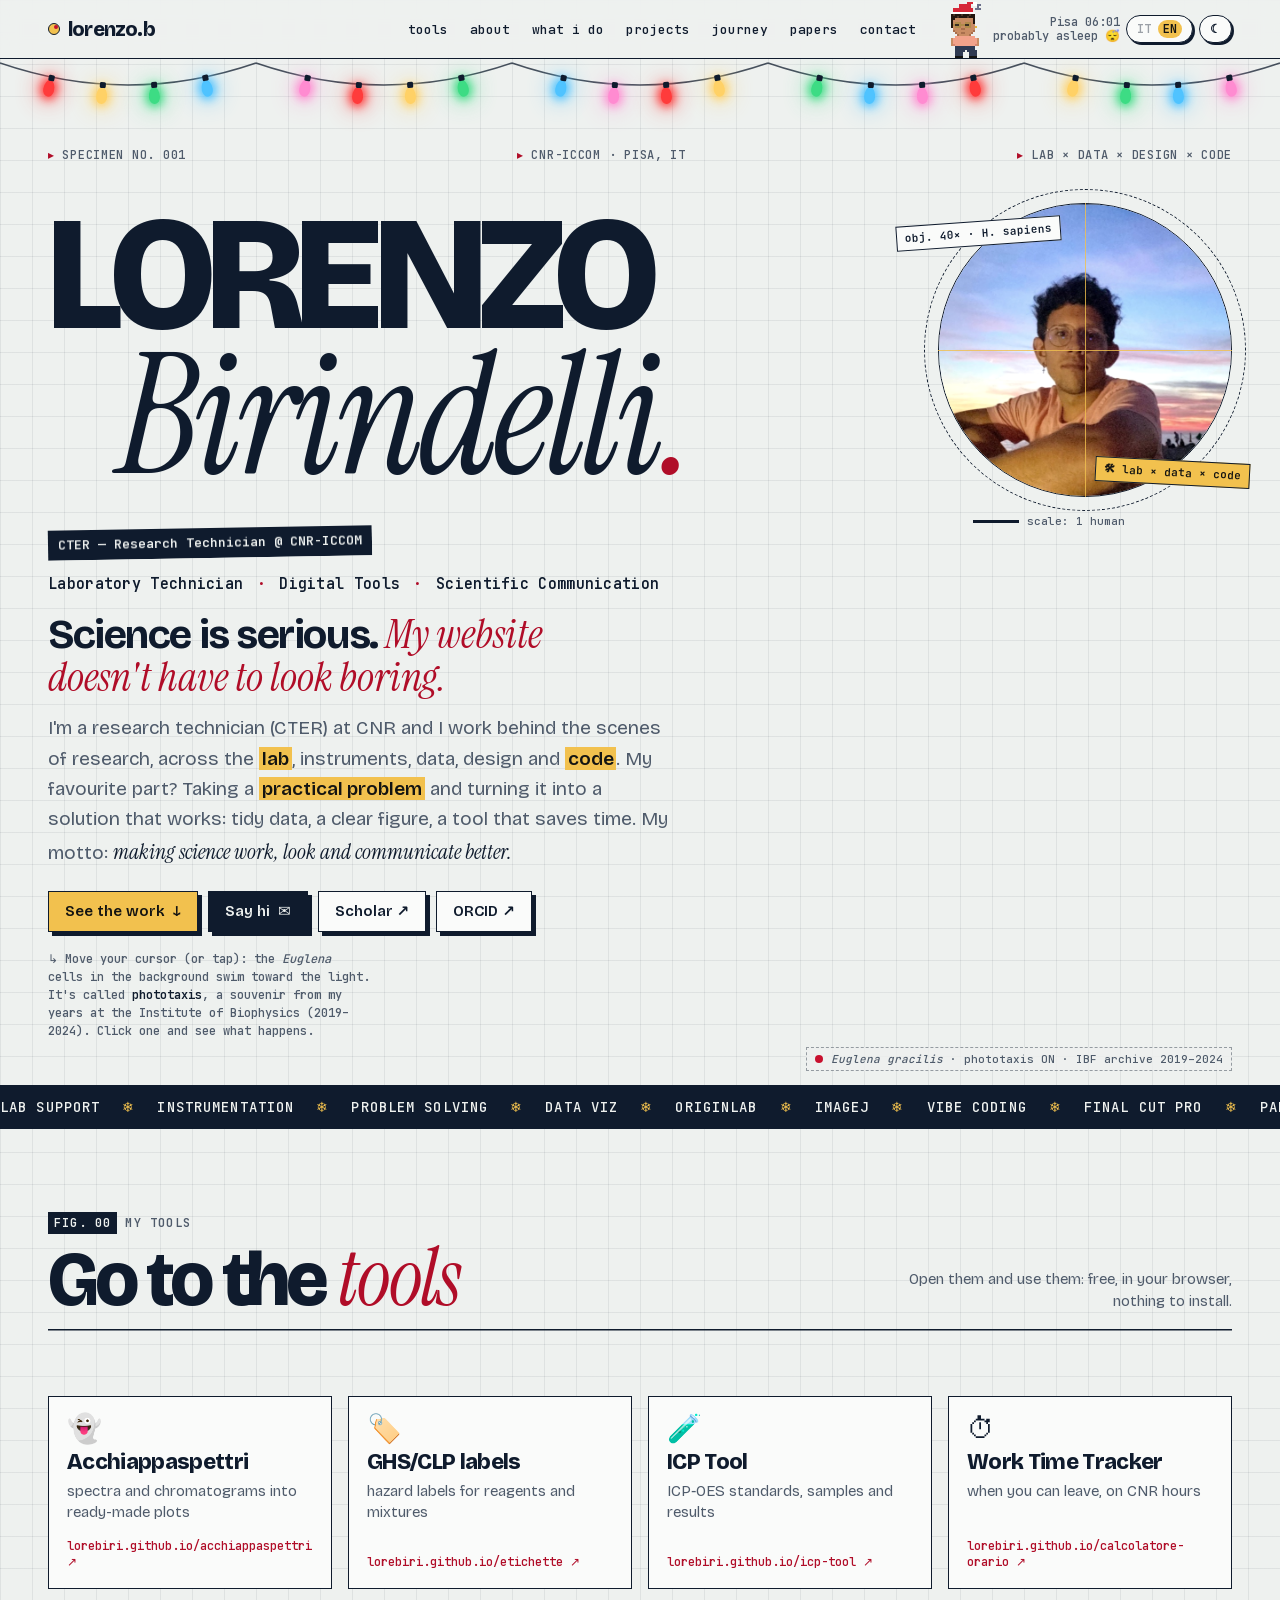
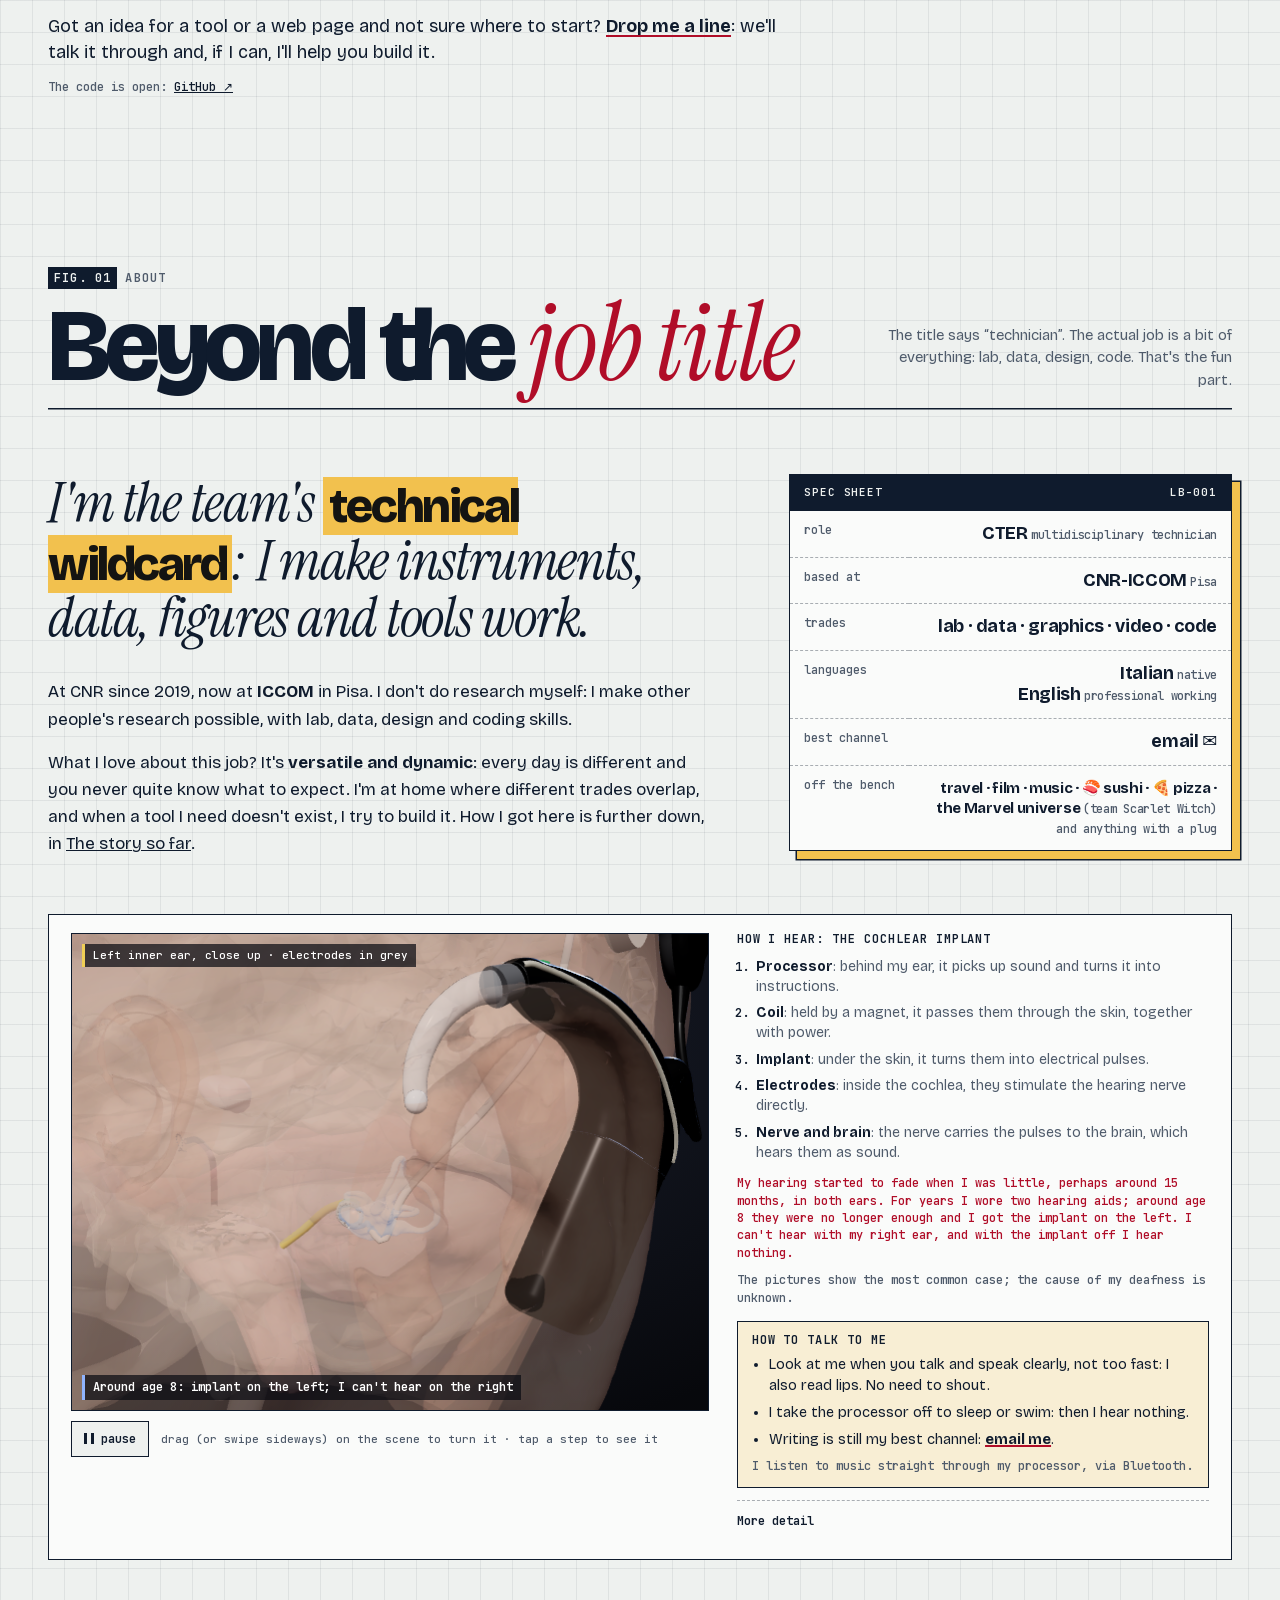
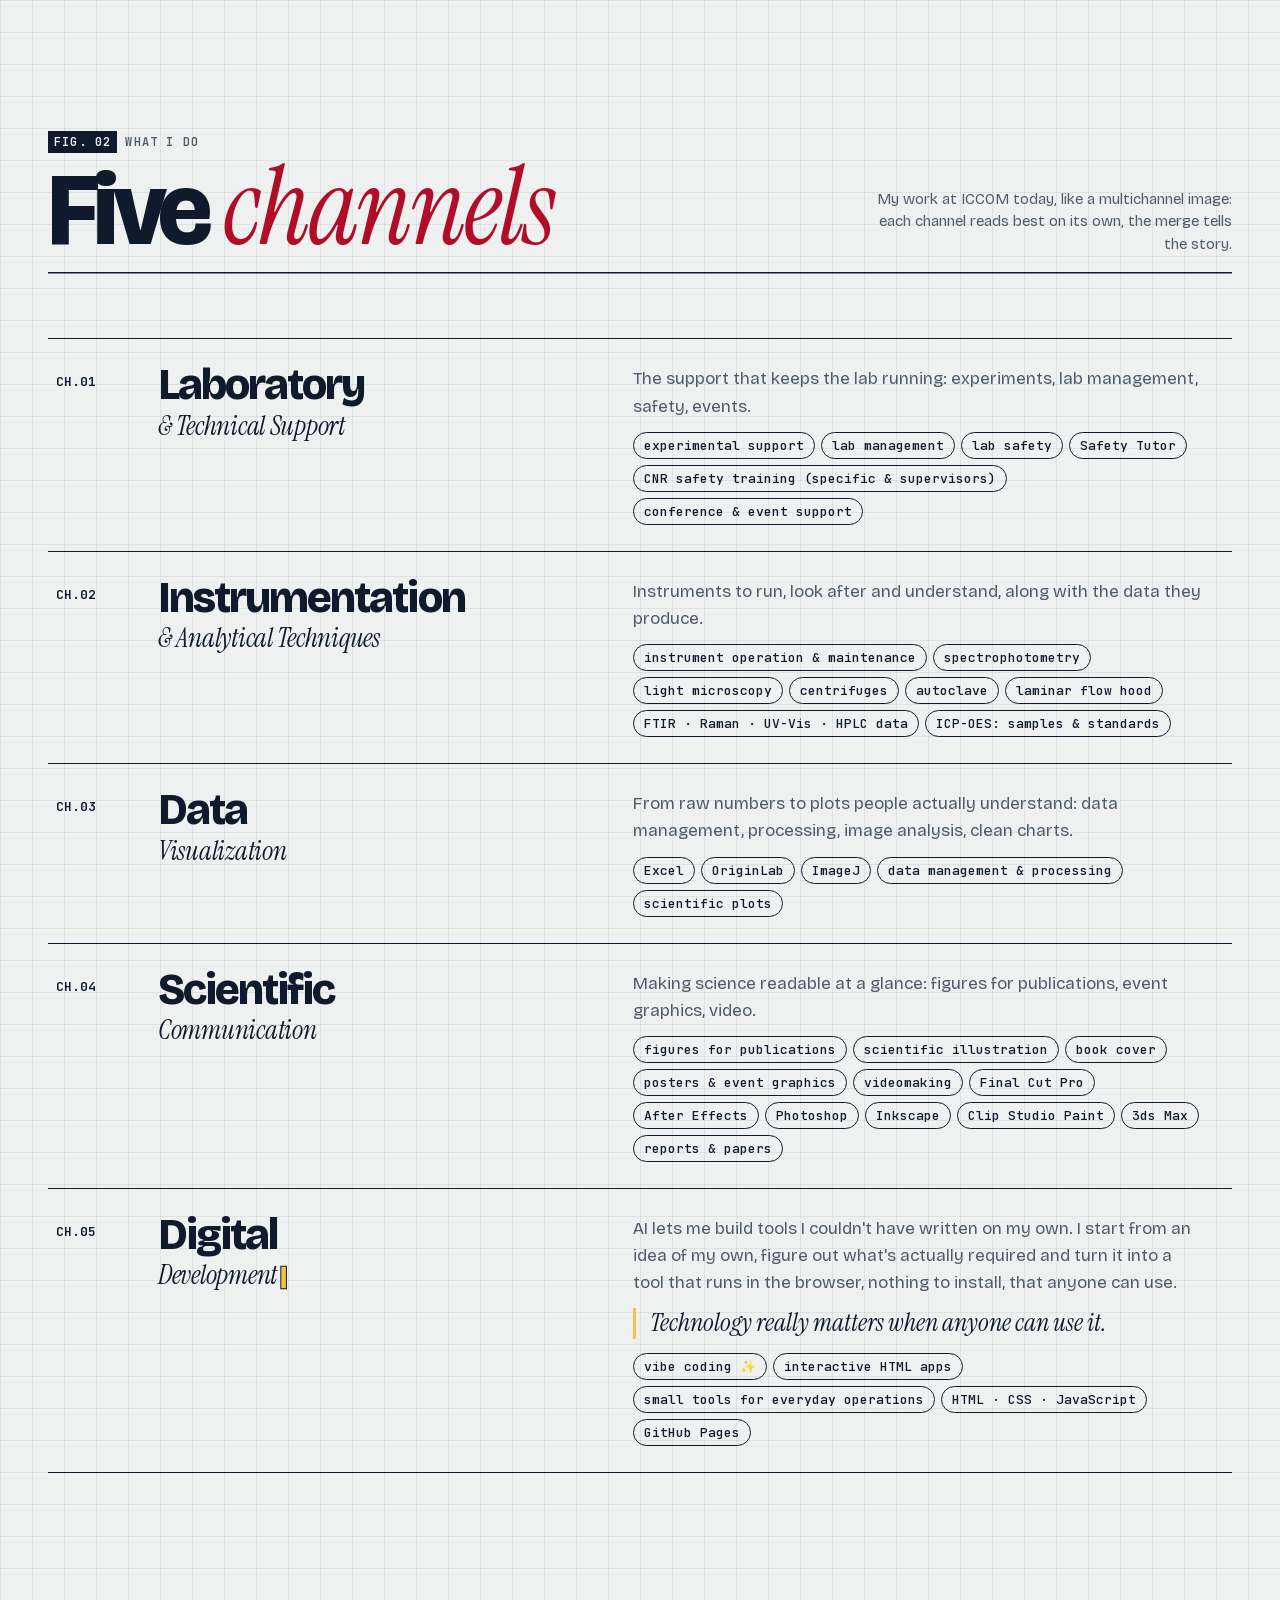
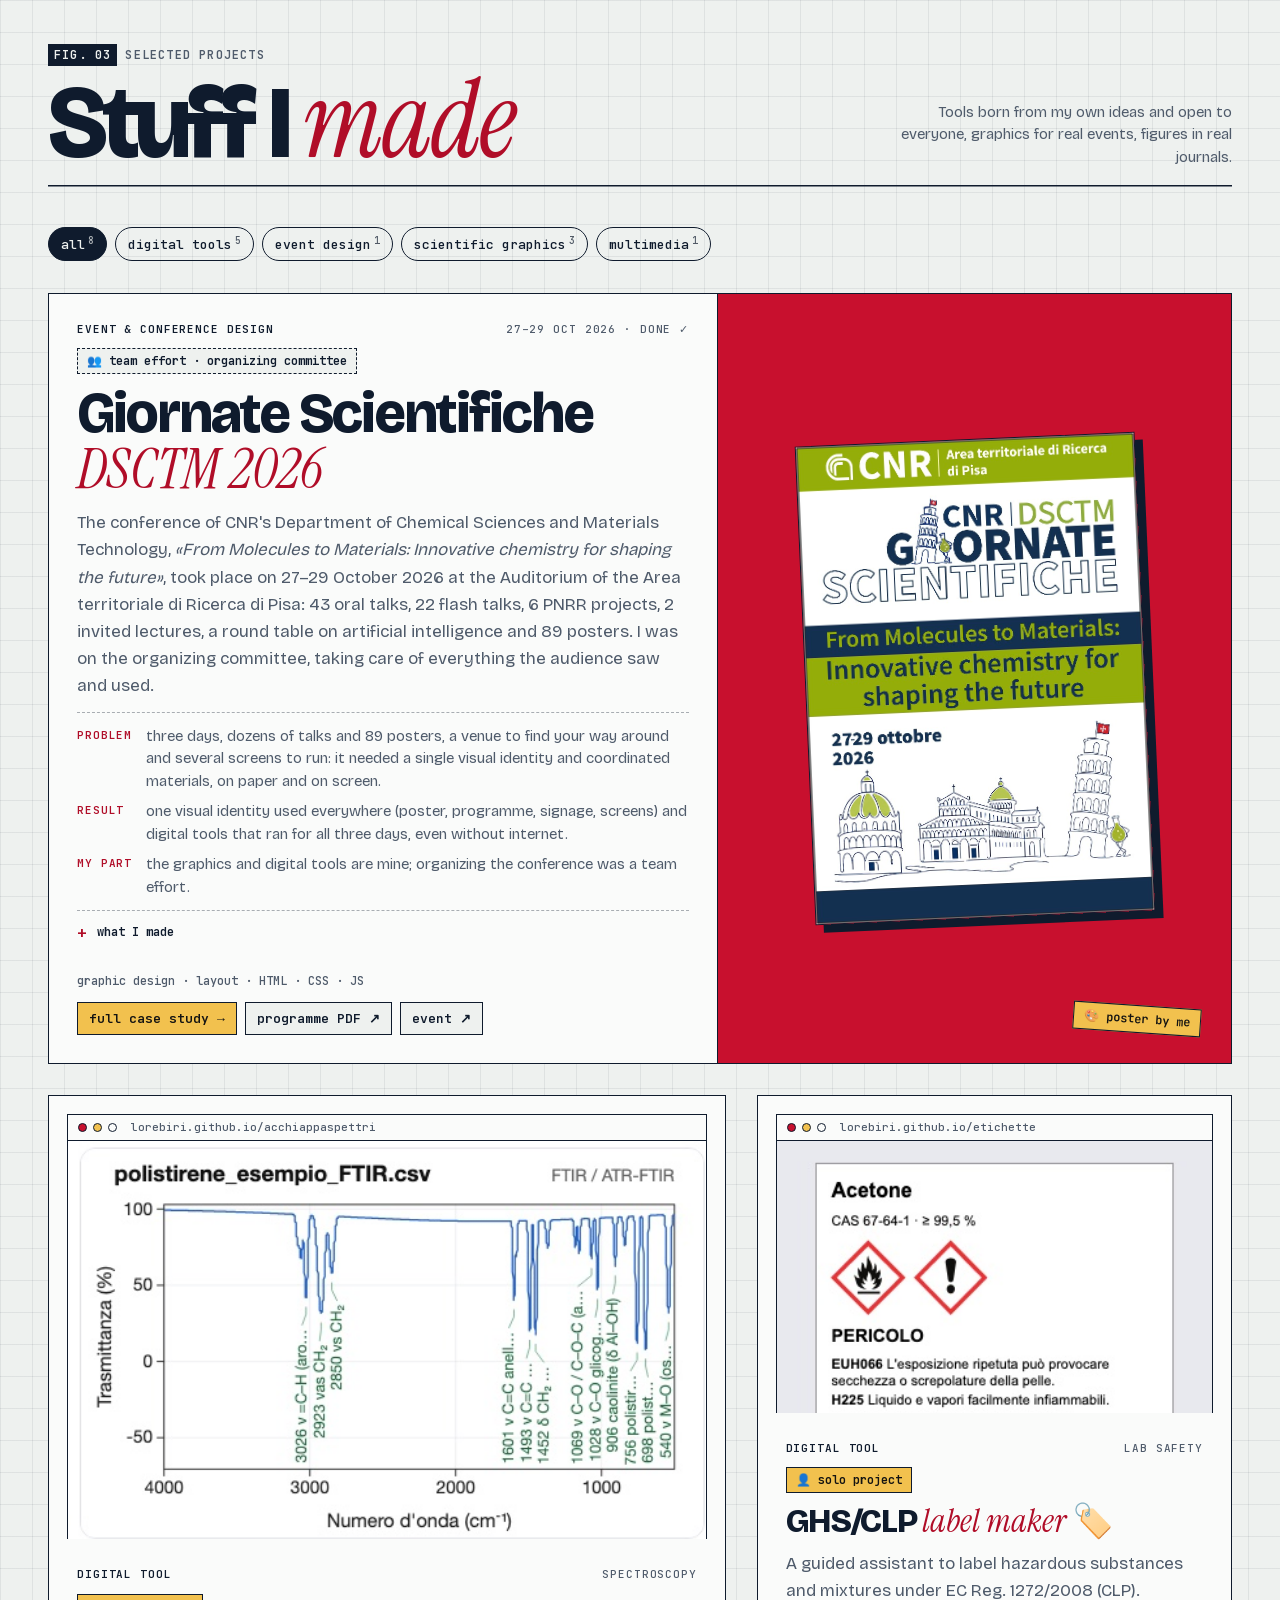
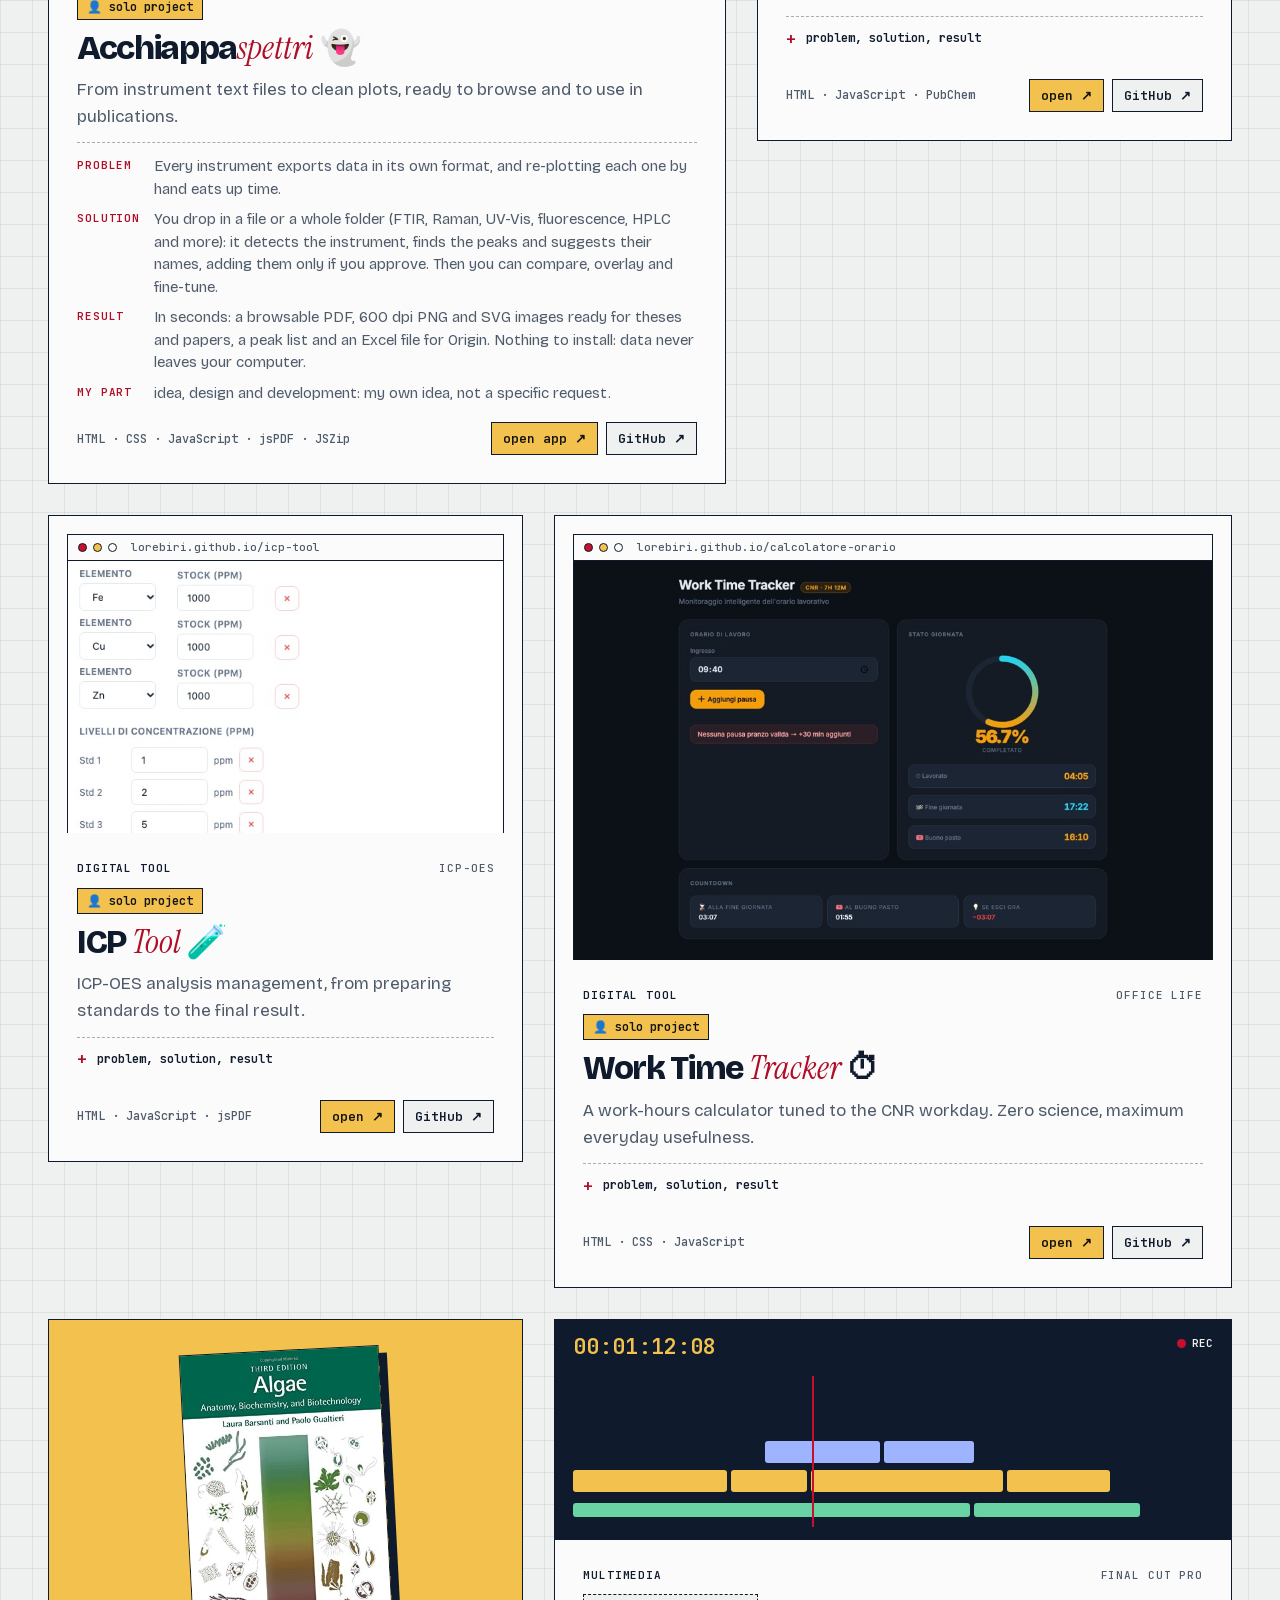
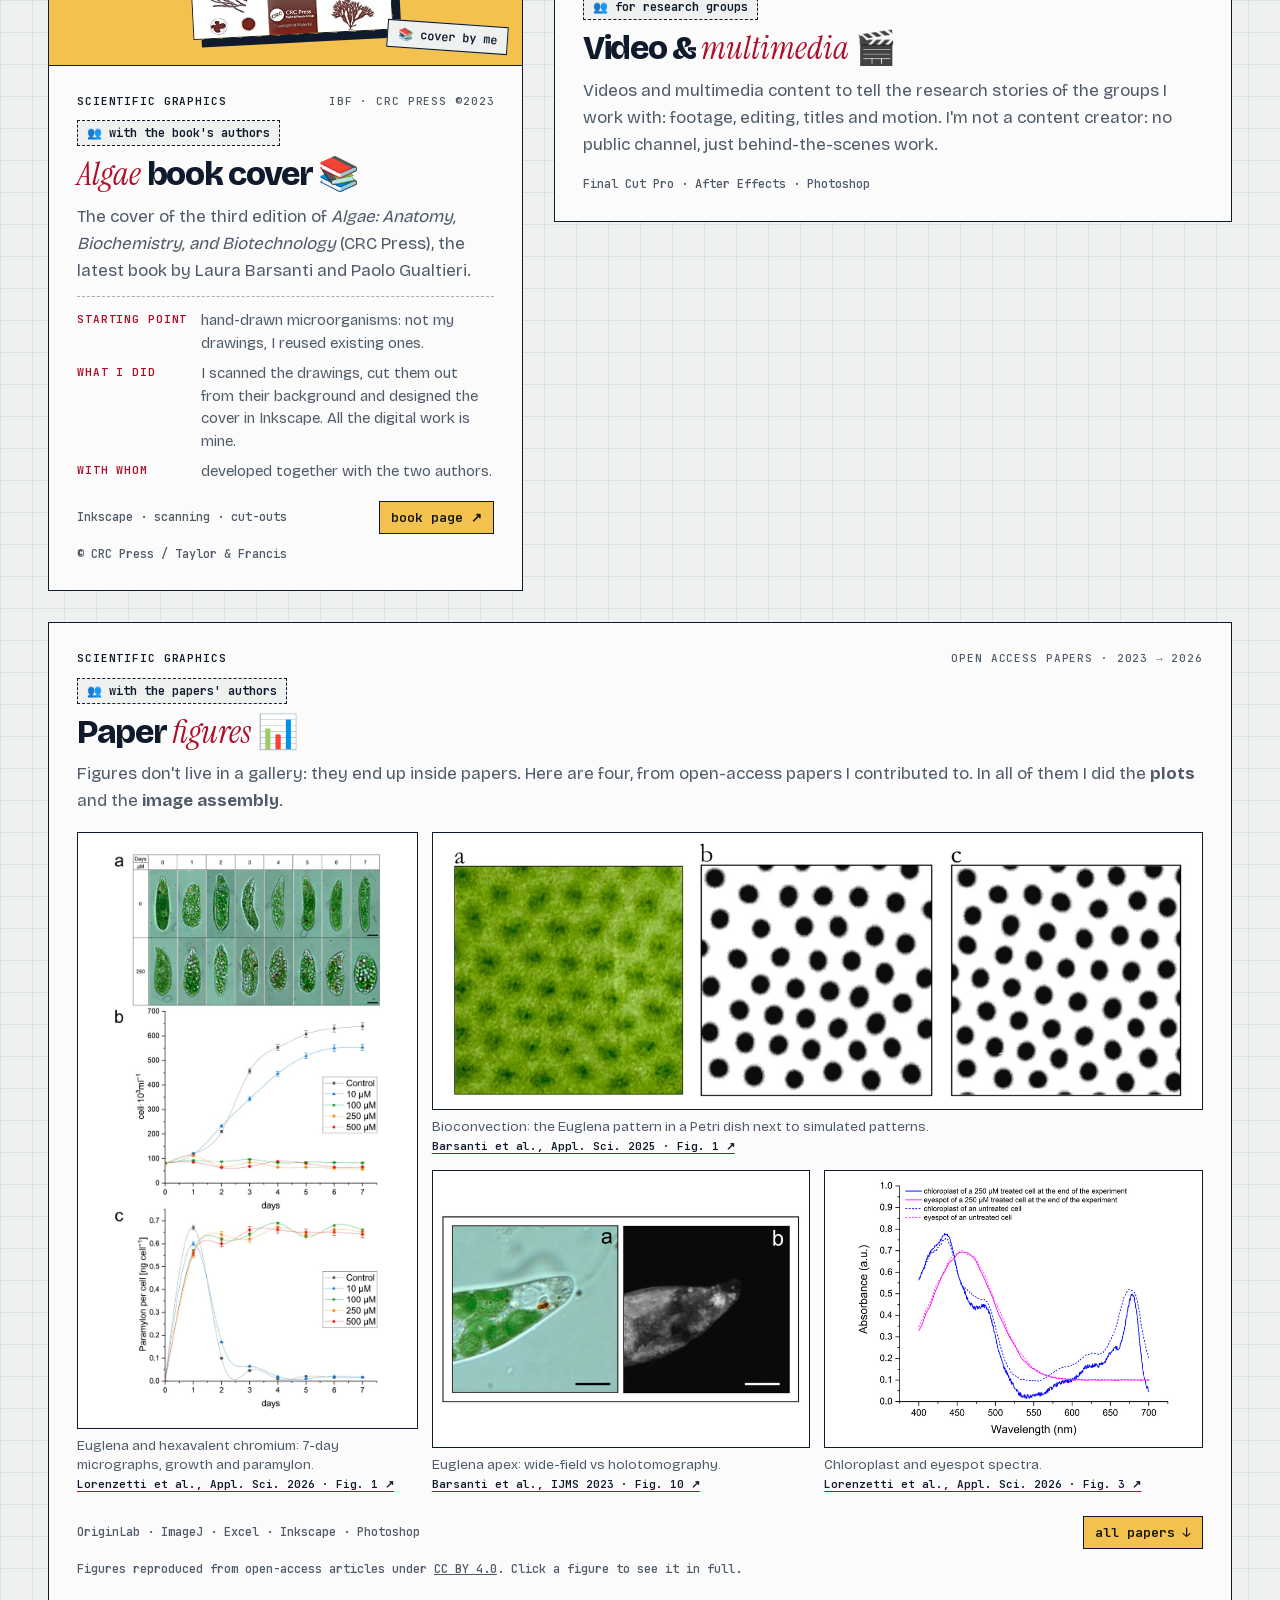
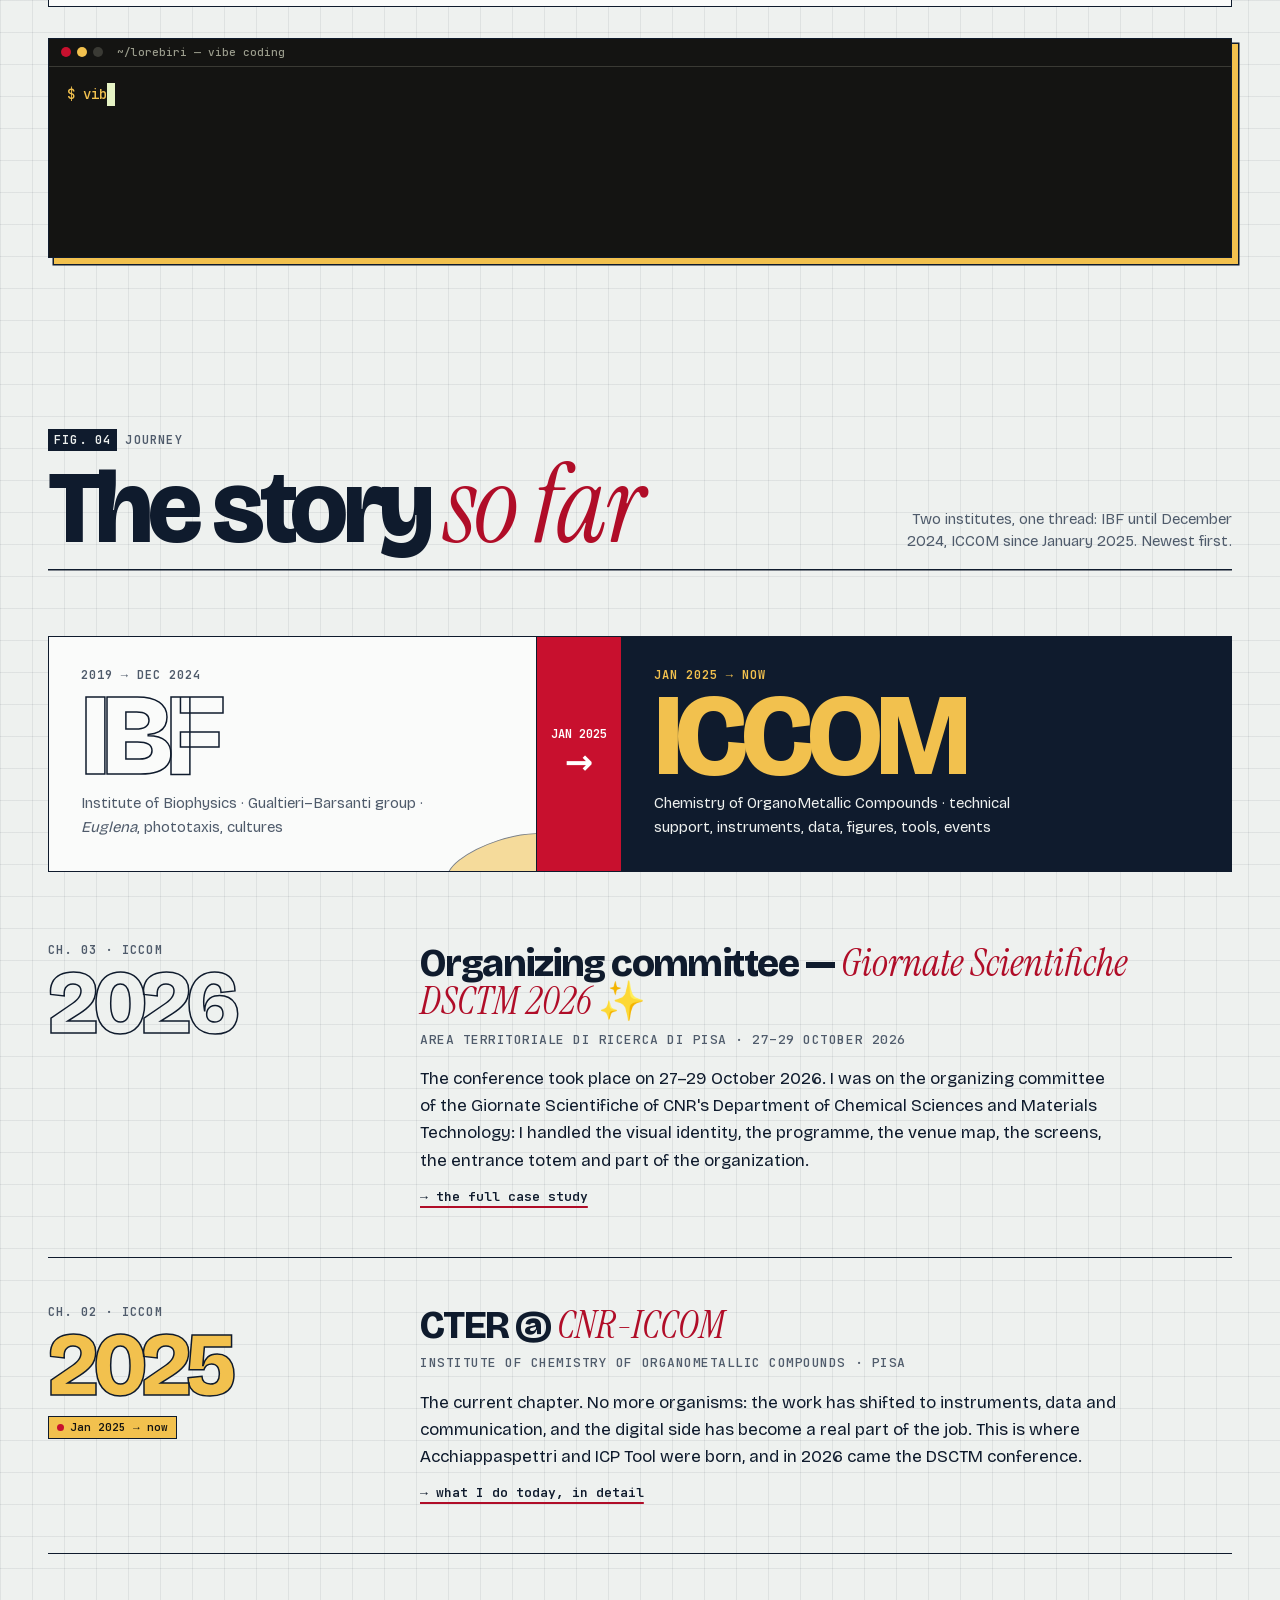
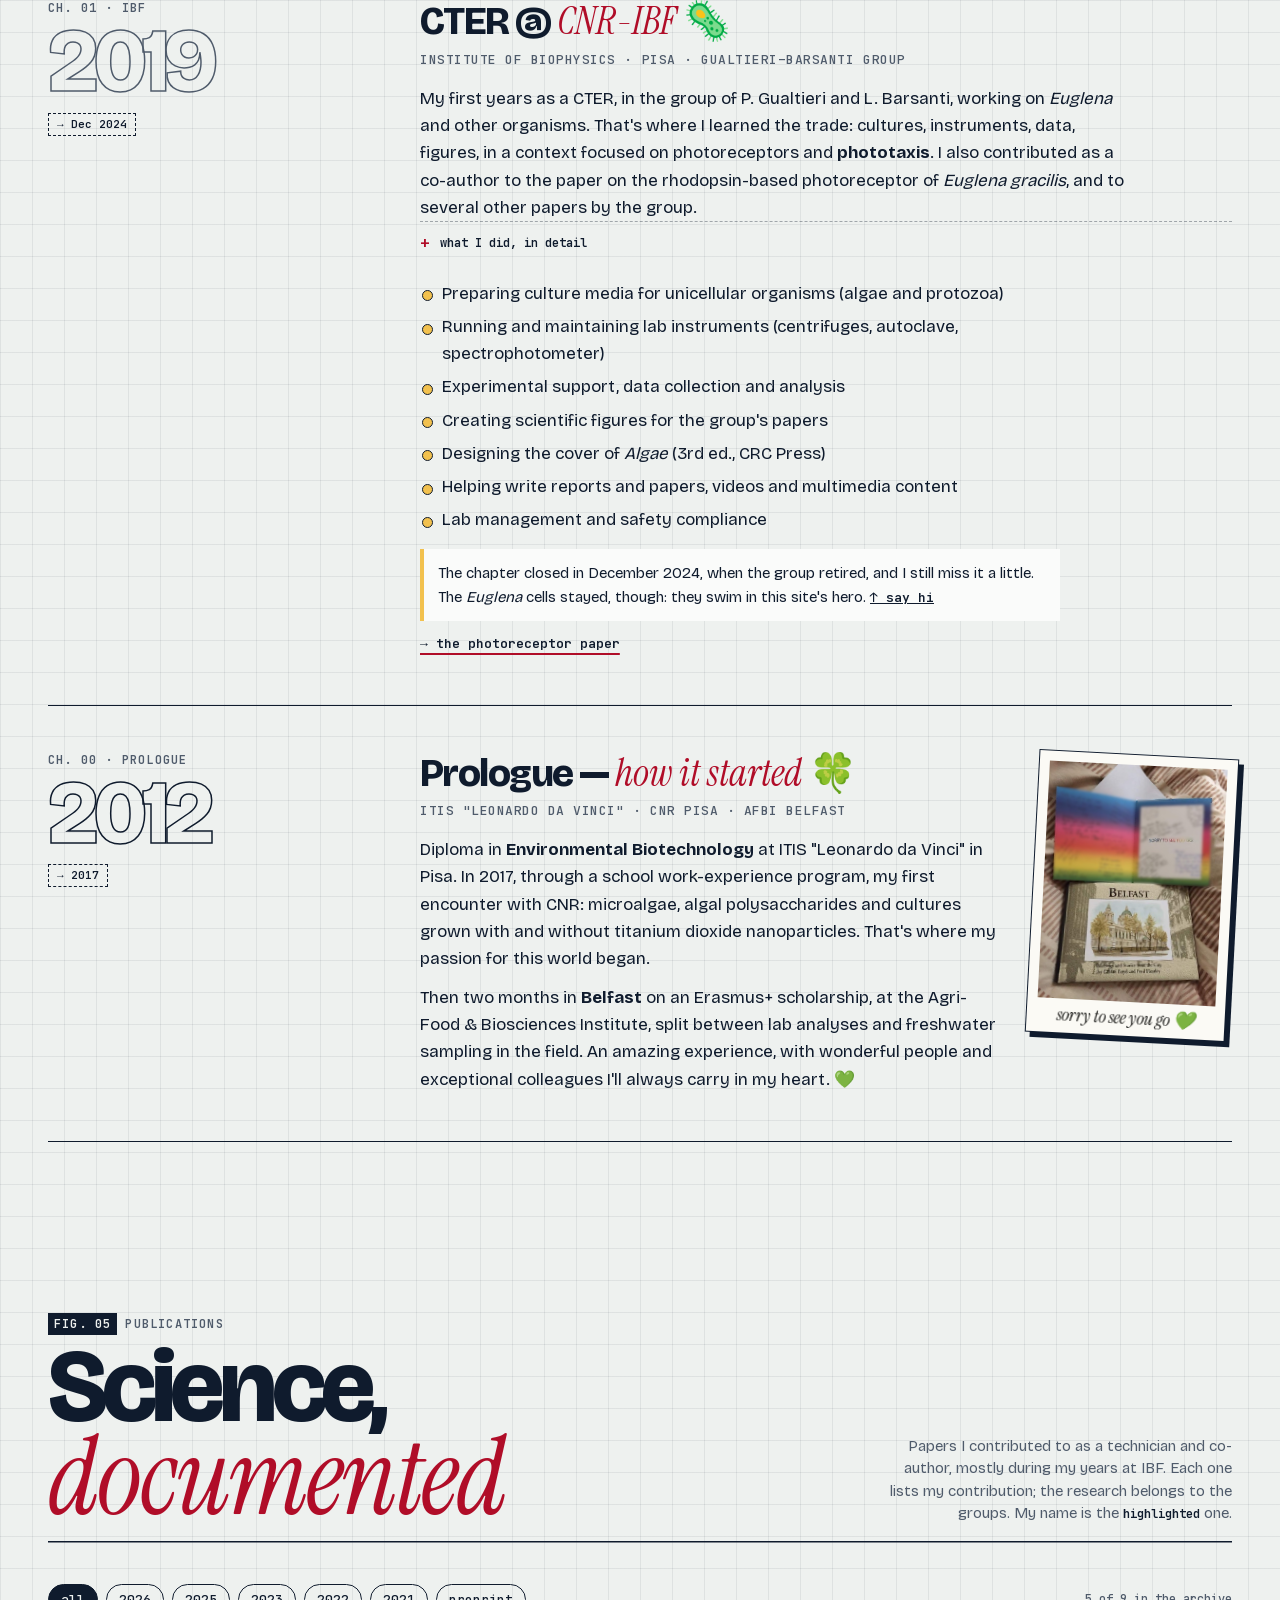
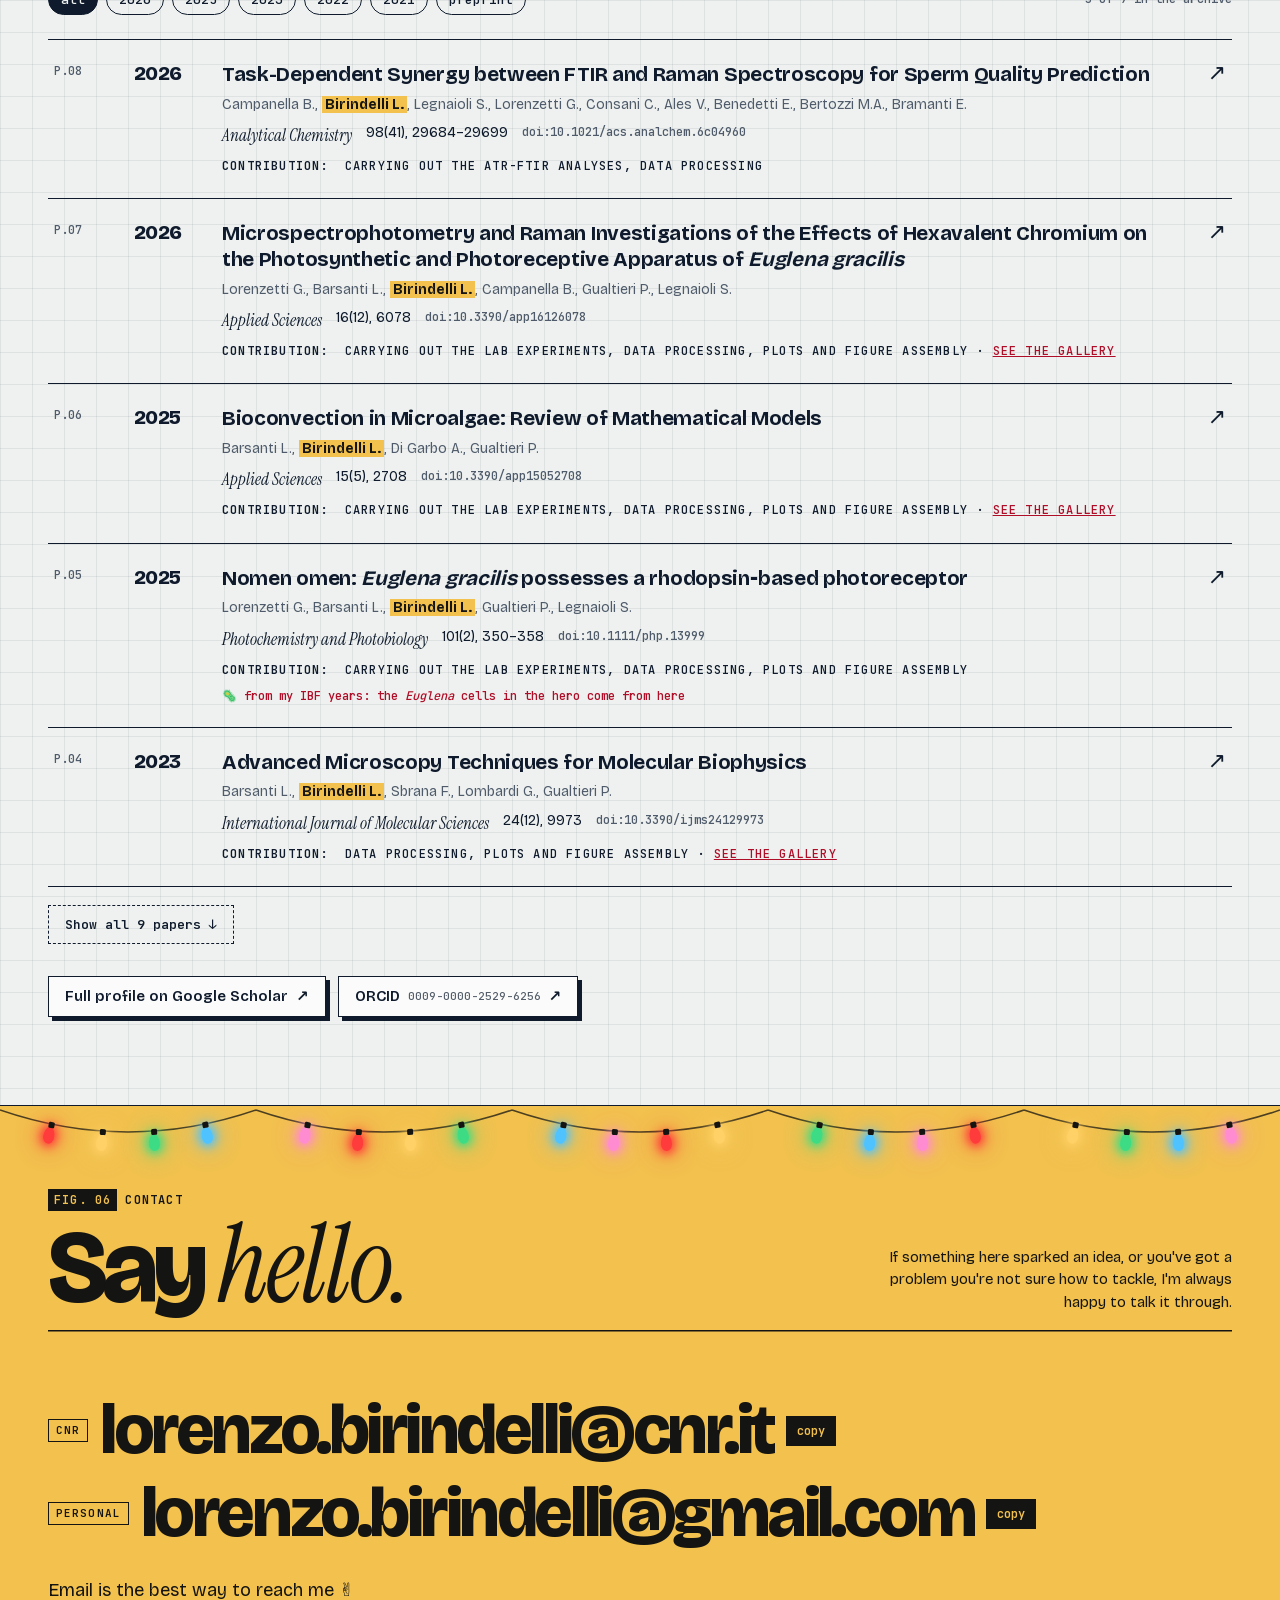
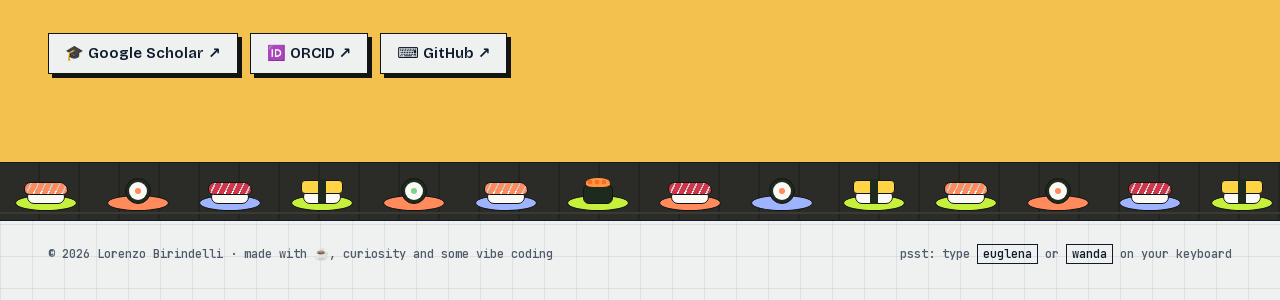
==== commit c5632dfd: "Impianto 3D: bobina appoggiata alla pelle sopra il ricevitore (normale misurata sulla testa) Co-Auth" ====
--- a/index.html
+++ b/index.html
@@ -966,6 +966,6 @@
 <script src="main.js?v=28" defer></script>
 <script src="lightbox.js?v=3" defer></script>
 <script src="motion.js?v=6" defer></script>
-<script type="module" src="ci3d.js?v=23"></script>
+<script type="module" src="ci3d.js?v=24"></script>
 </body>
 </html>
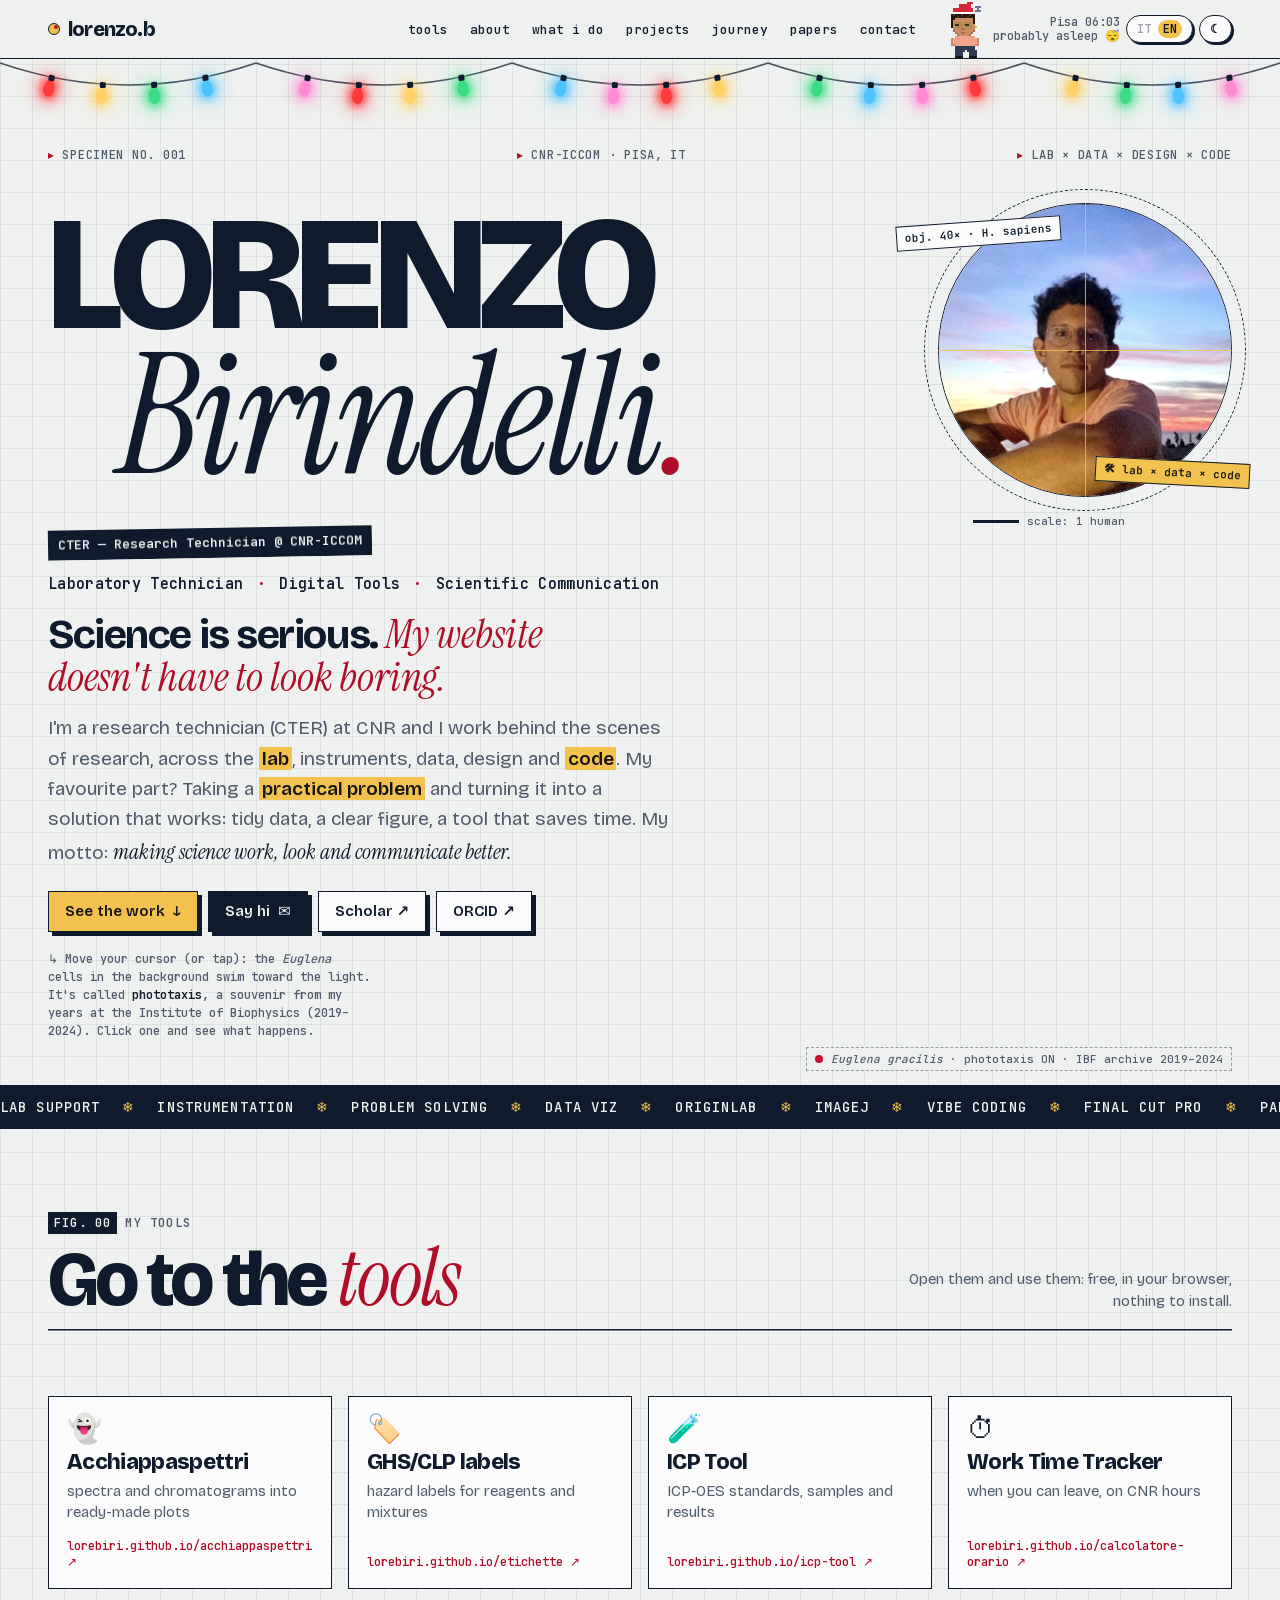
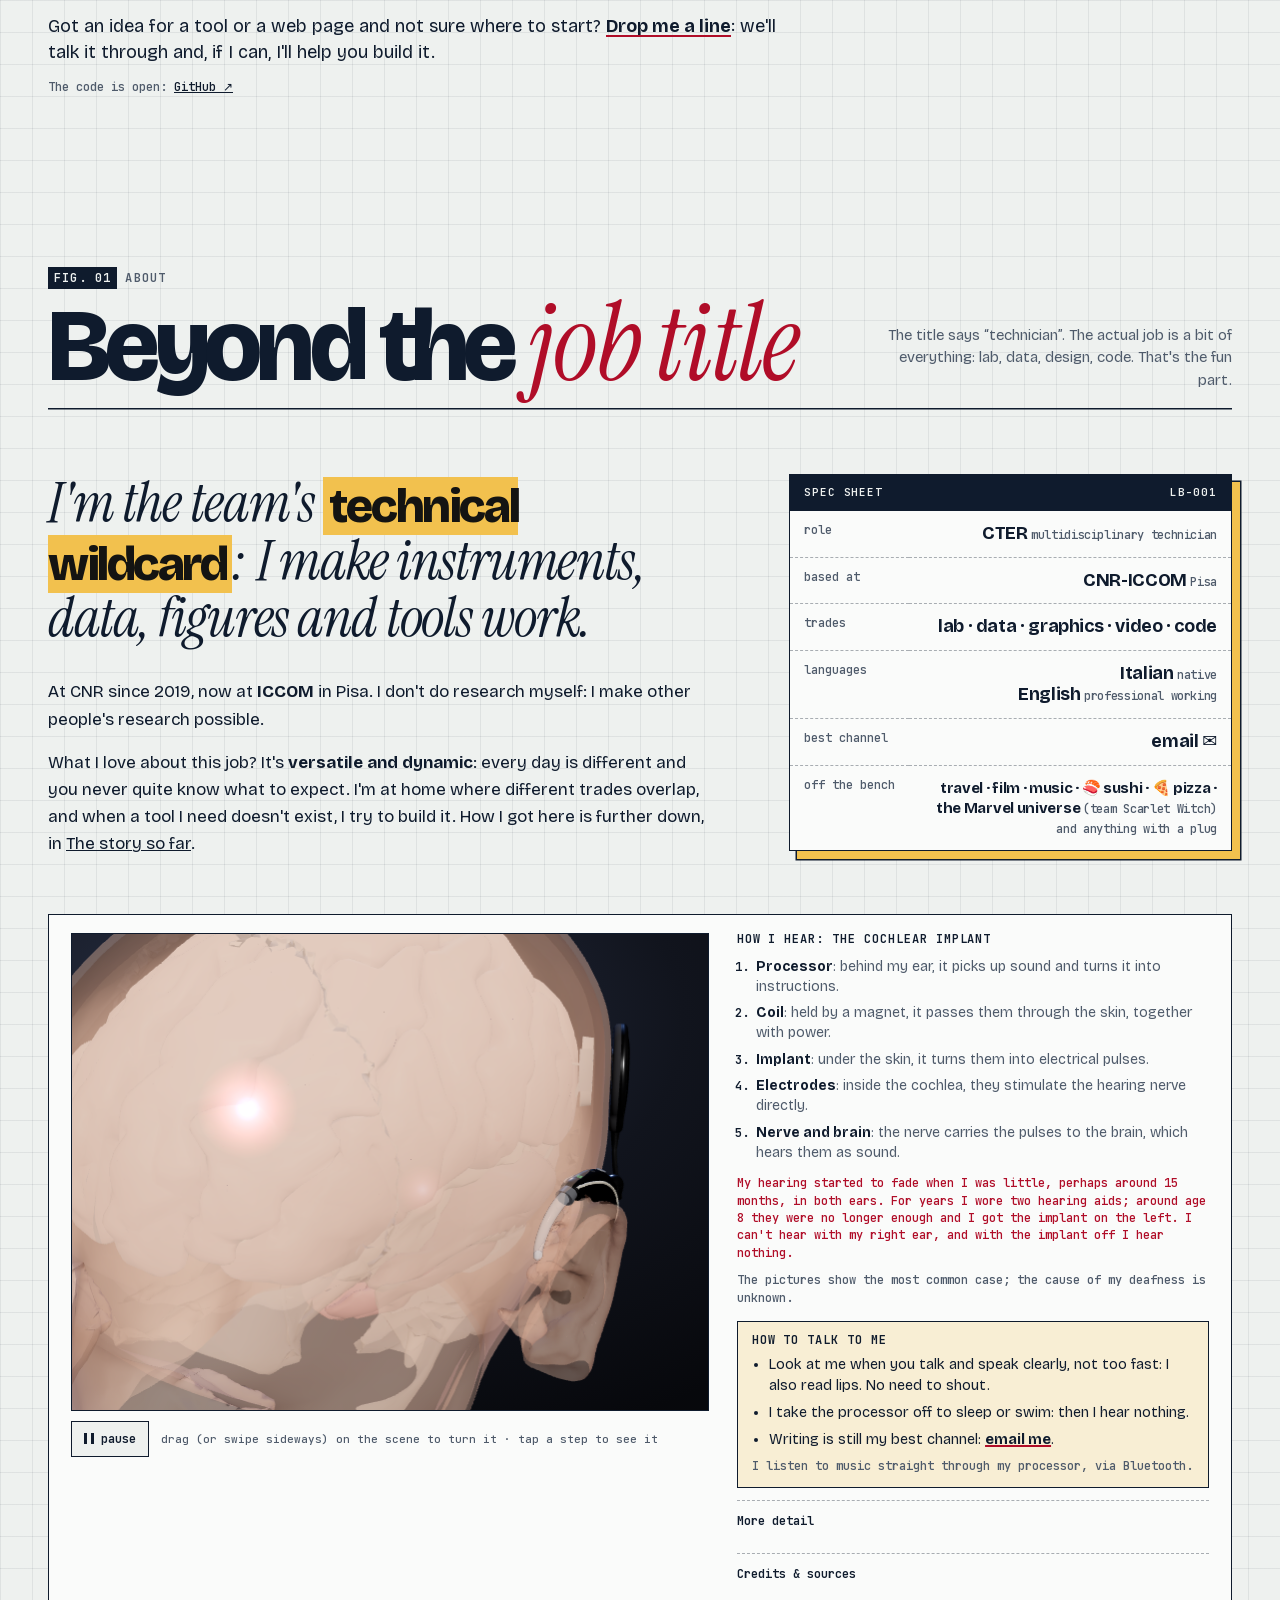
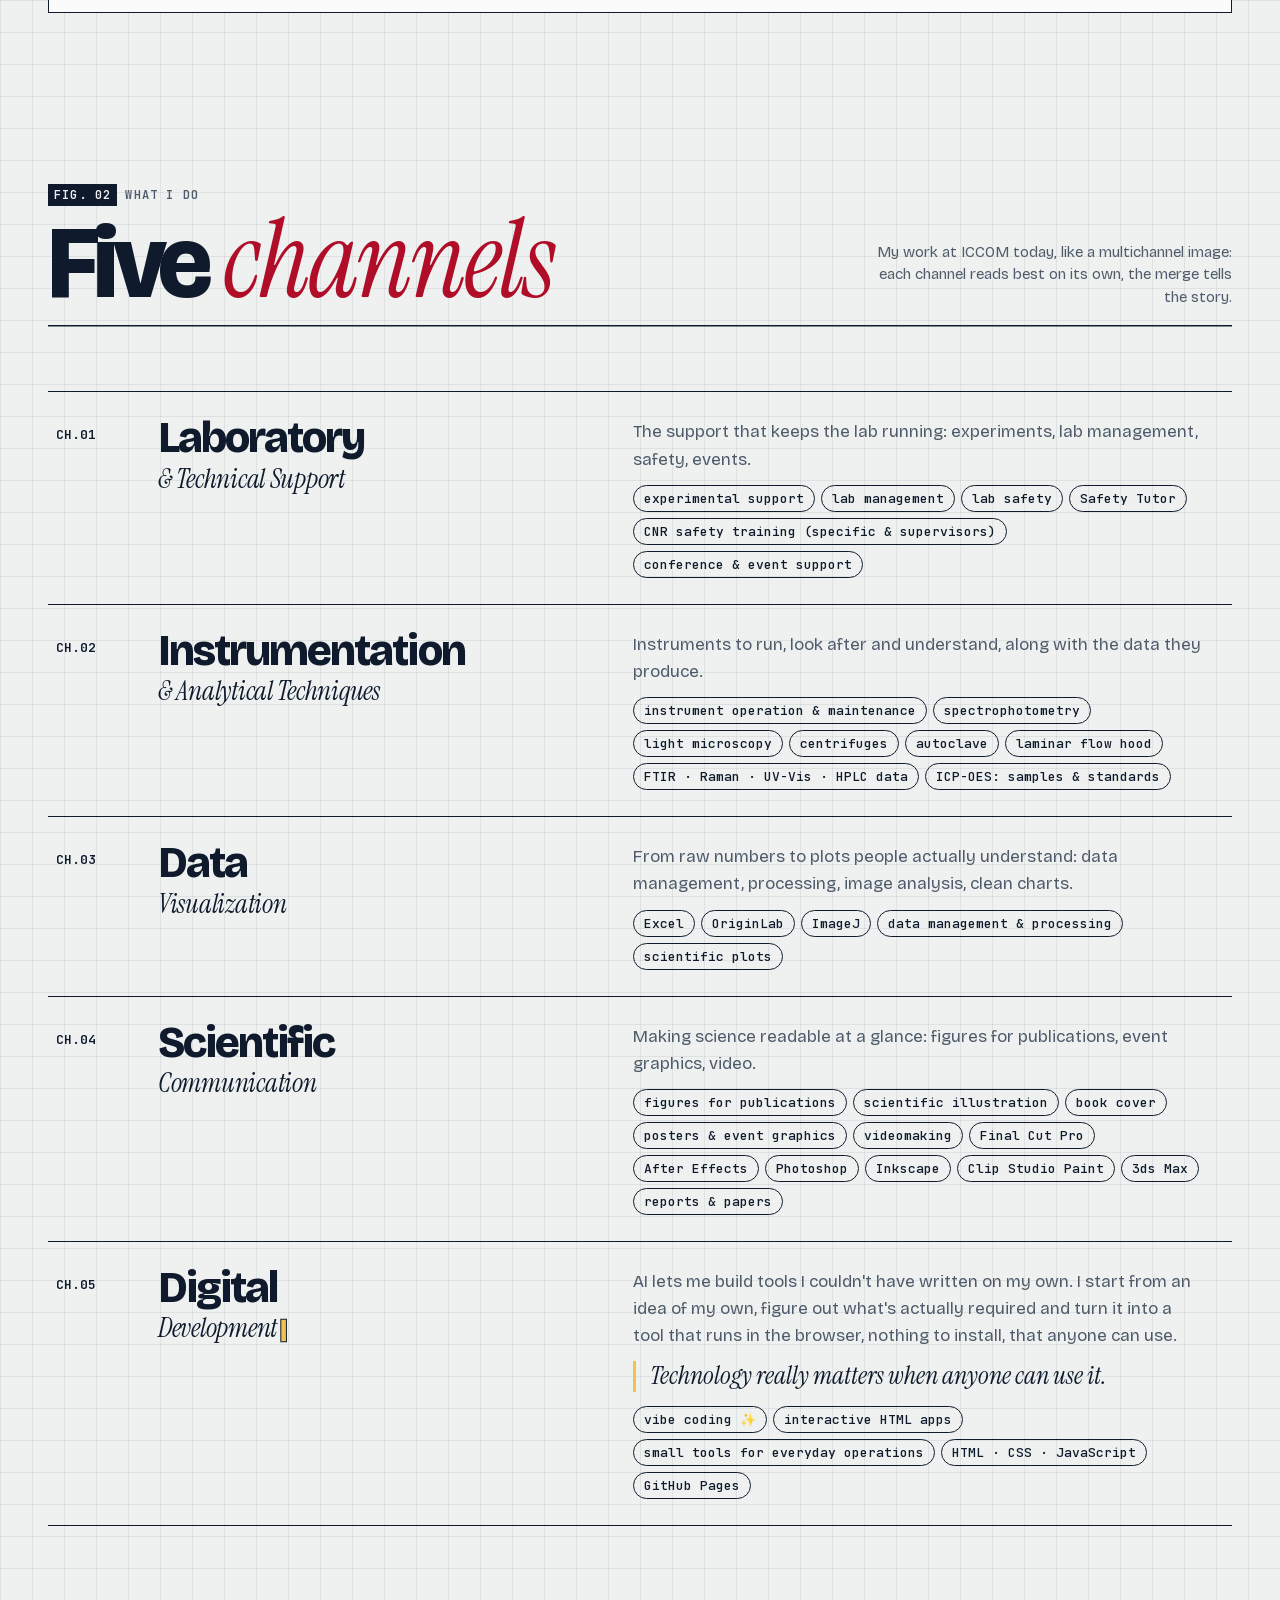
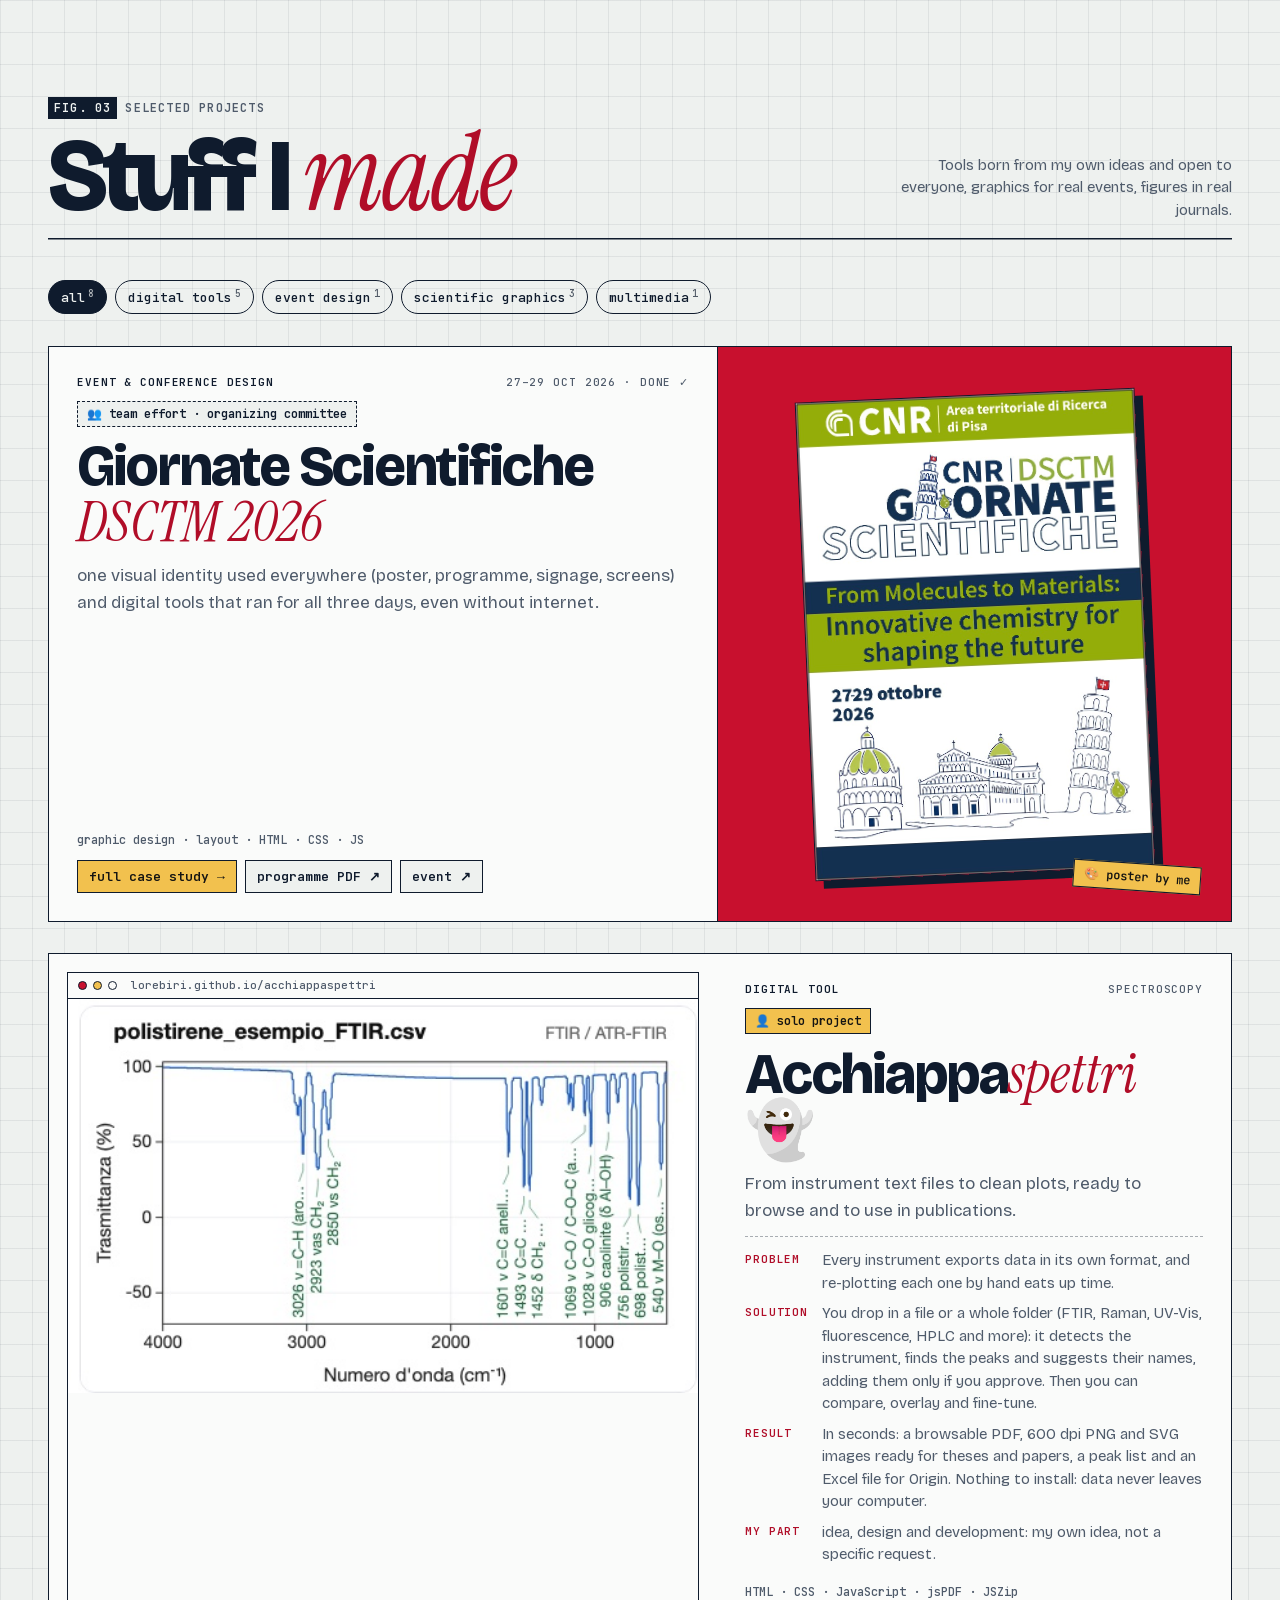
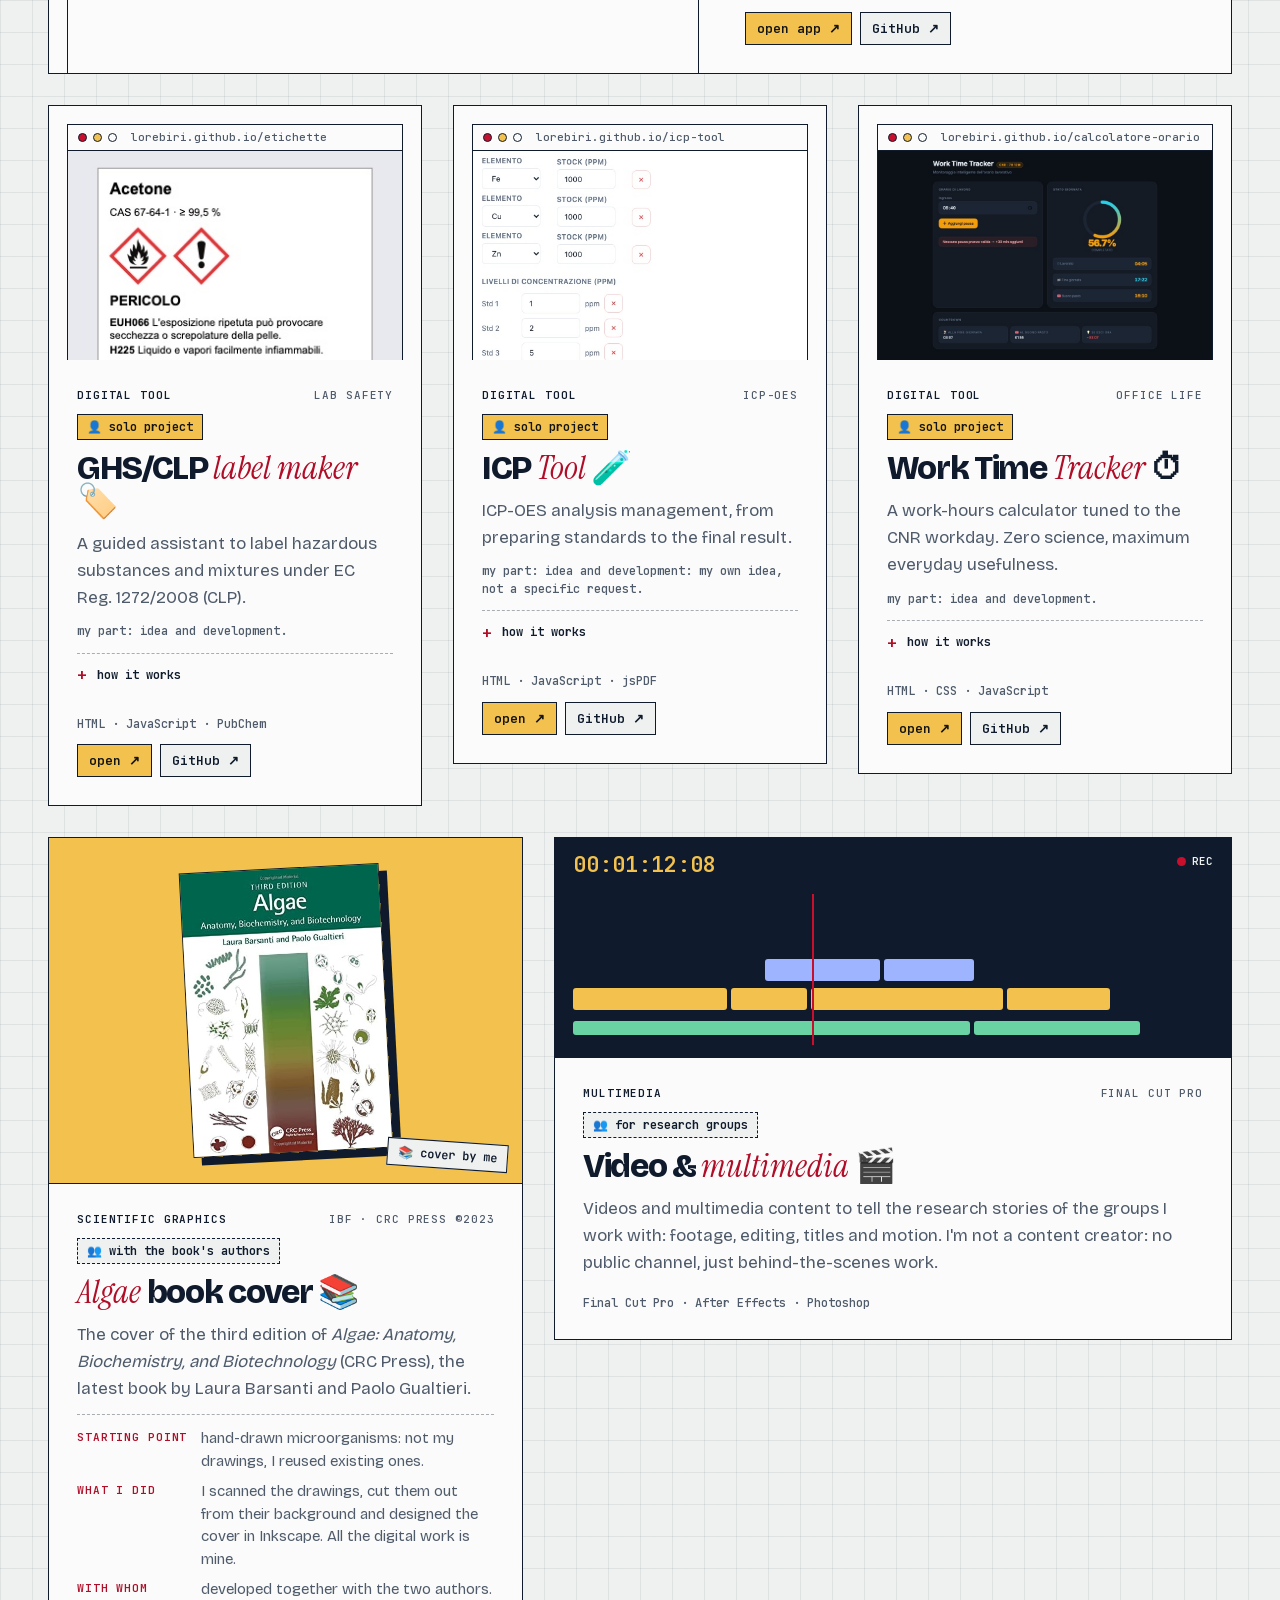
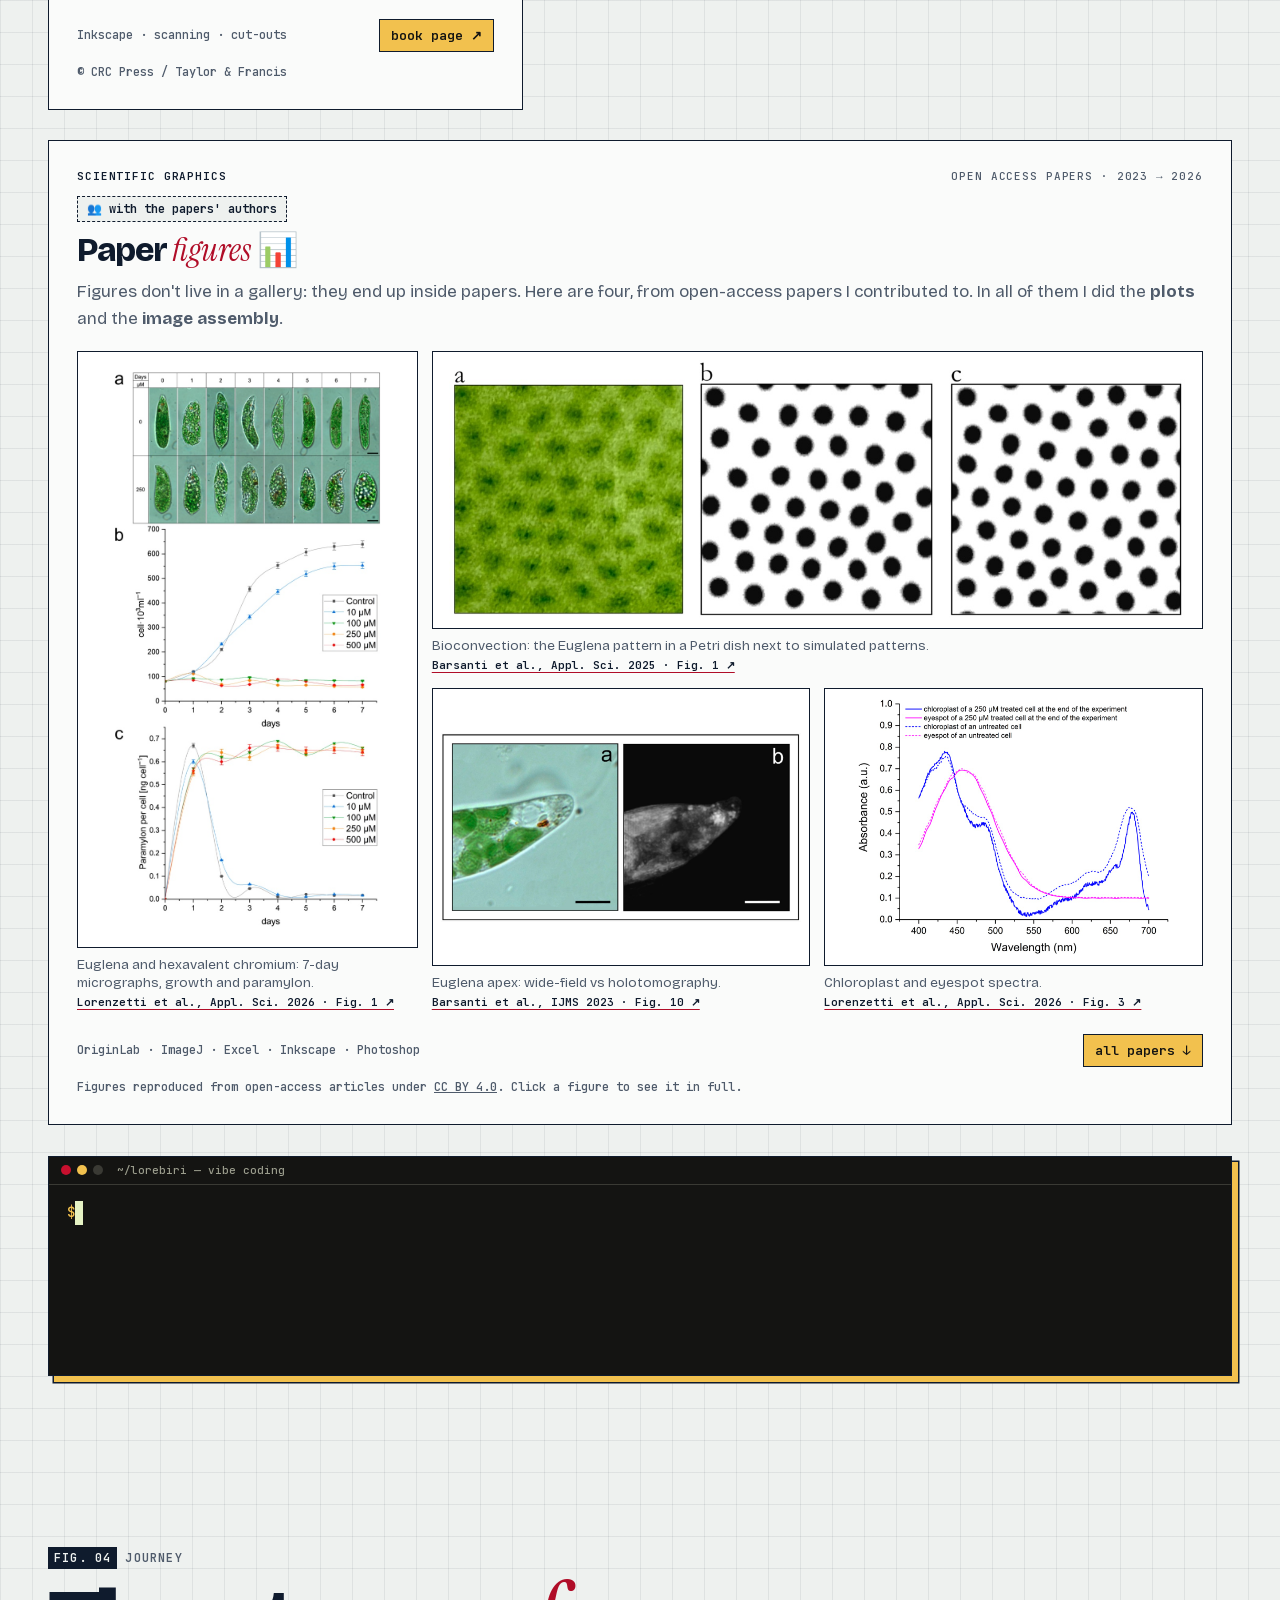
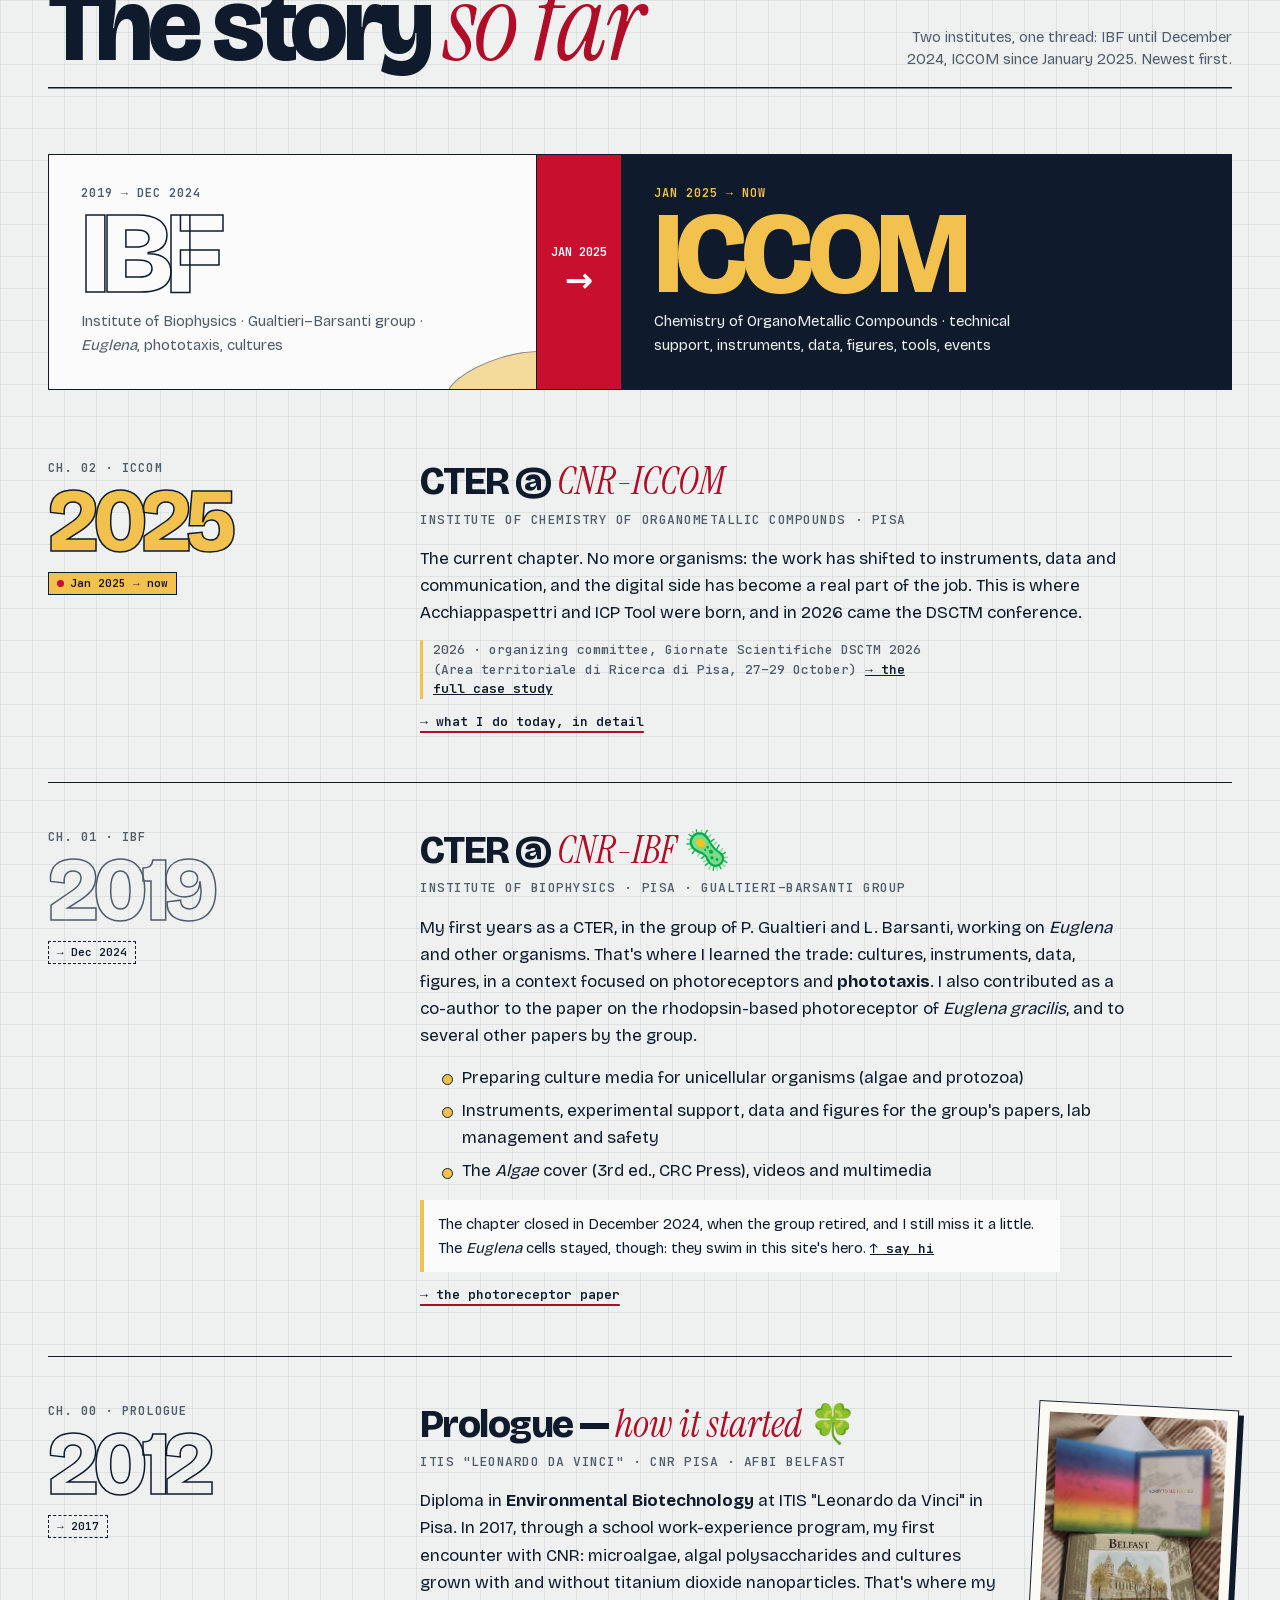
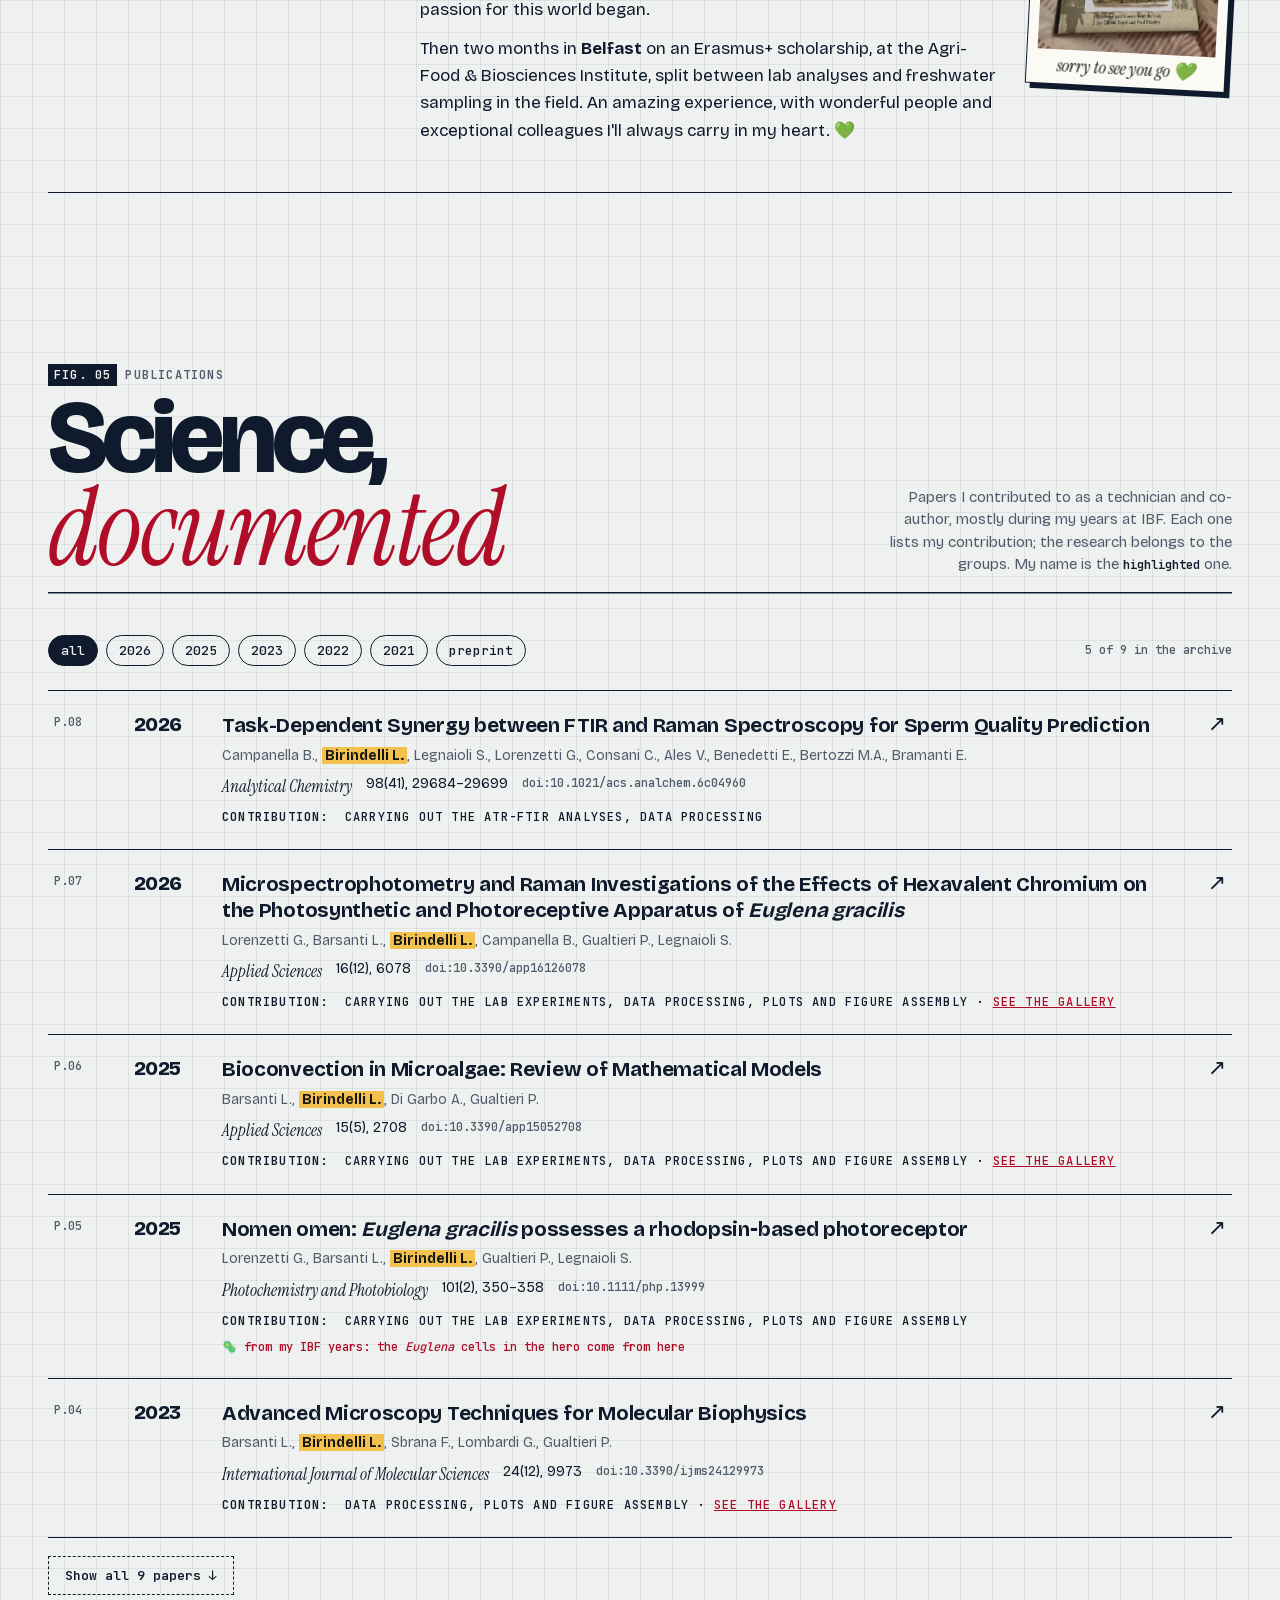
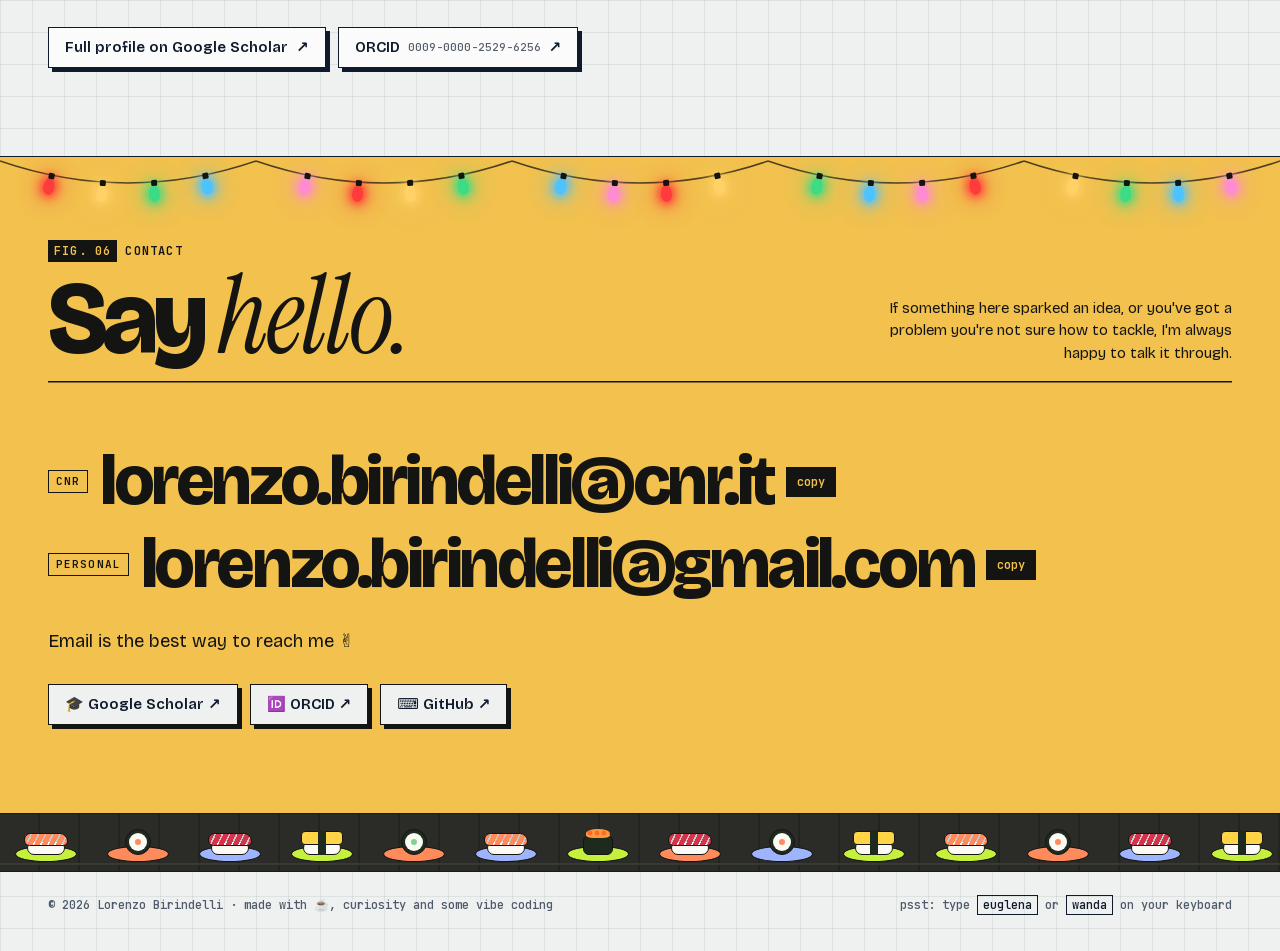
==== commit 73618c27: "Riordino deciso dal Project Leader: DSCTM in anteprima e nel capitolo ICCOM, tool compatti, IBF acco" ====
--- a/index.html
+++ b/index.html
@@ -38,7 +38,7 @@
 <link rel="icon" href="data:image/svg+xml,<svg xmlns='http://www.w3.org/2000/svg' viewBox='0 0 100 100'><ellipse cx='50' cy='50' rx='44' ry='18' transform='rotate(-30 50 50)' fill='%23c5f03c' stroke='%23141412' stroke-width='6'/><circle cx='68' cy='36' r='7' fill='%23ff5a2c'/></svg>">
 <link rel="preload" href="fonts/bricolage-grotesque-latin.woff2" as="font" type="font/woff2" crossorigin>
 <link rel="preload" href="fonts/jetbrains-mono-latin.woff2" as="font" type="font/woff2" crossorigin>
-<link rel="stylesheet" href="styles.css?v=46">
+<link rel="stylesheet" href="styles.css?v=47">
 <link rel="stylesheet" href="seasons.css?v=10">
 <script type="application/ld+json">
 {"@context":"https://schema.org","@type":"Person","name":"Lorenzo Birindelli","url":"https://lorebiri.github.io/","image":"https://lorebiri.github.io/lorenzo.jpg","jobTitle":"Collaboratore Tecnico Enti di Ricerca (CTER)","description":"CTER at CNR-ICCOM, Pisa: lab and technical support, instrumentation, data, scientific graphics and digital tools.","worksFor":{"@type":"ResearchOrganization","name":"CNR — Istituto di Chimica dei Composti OrganoMetallici (ICCOM)","address":{"@type":"PostalAddress","addressLocality":"Pisa","addressCountry":"IT"},"parentOrganization":{"@type":"GovernmentOrganization","name":"Consiglio Nazionale delle Ricerche (CNR)"}},"alumniOf":{"@type":"EducationalOrganization","name":"ITIS \"Leonardo da Vinci\", Pisa"},"knowsLanguage":["it","en"],"identifier":{"@type":"PropertyValue","propertyID":"ORCID","value":"0009-0000-2529-6256"},"sameAs":["https://orcid.org/0009-0000-2529-6256","https://scholar.google.com/citations?user=1BWAMFEAAAAJ","https://github.com/lorebiri"]}
@@ -175,11 +175,11 @@
         <p class="pull" data-it>Sono il <mark>jolly tecnico</mark> del gruppo: faccio funzionare strumenti, dati, figure e tool.</p>
         <p class="pull" data-en>I'm the team's <mark>technical wildcard</mark>: I make instruments, data, figures and tools work.</p>
         <div class="prose" data-it>
-          <p>Al CNR dal 2019, oggi all'<strong>ICCOM</strong> di Pisa. Non faccio ricerca: rendo possibile quella degli altri, con competenze di laboratorio, dati, grafica e codice.</p>
+          <p>Al CNR dal 2019, oggi all'<strong>ICCOM</strong> di Pisa. Non faccio ricerca: rendo possibile quella degli altri.</p>
           <p>Quello che amo di questo lavoro? È <strong>versatile e dinamico</strong>: ogni giorno è diverso e non sai mai cosa aspettarti. Mi trovo bene dove i mestieri si incrociano, e quando uno strumento che serve non esiste, provo a costruirlo. Come ci sono arrivato lo racconto più sotto, in <a href="#journey">La storia finora</a>.</p>
         </div>
         <div class="prose" data-en>
-          <p>At CNR since 2019, now at <strong>ICCOM</strong> in Pisa. I don't do research myself: I make other people's research possible, with lab, data, design and coding skills.</p>
+          <p>At CNR since 2019, now at <strong>ICCOM</strong> in Pisa. I don't do research myself: I make other people's research possible.</p>
           <p>What I love about this job? It's <strong>versatile and dynamic</strong>: every day is different and you never quite know what to expect. I'm at home where different trades overlap, and when a tool I need doesn't exist, I try to build it. How I got here is further down, in <a href="#journey">The story so far</a>.</p>
         </div>
       </div>
@@ -196,7 +196,7 @@
       </aside>
     </div>
       <!-- impianto cocleare in 3D: scena in ci3d.js, processore in cp1000.js, modelli e licenze in 3d/README.md -->
-      <figure class="ci-fig">
+      <figure class="ci-fig" id="udito">
         <div class="ci3d">
           <div class="ci3d-stage">
             <img class="ci3d-poster" src="img/orecchio-ci.svg" width="1500" height="1500" loading="lazy" alt="Impianto cocleare: processore dietro l'orecchio, bobina e impianto sotto la pelle, elettrodi nella coclea, nervo acustico" data-alt-en="Cochlear implant: processor behind the ear, coil and implant under the skin, electrodes in the cochlea, hearing nerve">
@@ -255,6 +255,8 @@
             <li><b>Hearing nerve and brain</b>: the pulses pass through the cochlear nucleus, the superior olive, the inferior colliculus and the thalamus, and within a few hundredths of a second reach the auditory cortex of both hemispheres, deep in the temporal lobe, mostly the opposite one.</li>
           </ol>
           <p class="ci-med"><span data-it>Nella maggior parte delle sordità neurosensoriali, anche quelle che peggiorano nel tempo, il guasto è nella coclea: le cellule ciliate smettono di trasformare le vibrazioni in segnali, mentre il nervo acustico resta. Per questo l'impianto può funzionare. Il suono arriva ancora a timpano, ossicini e coclea, ma lì non diventa più segnale nervoso: l'impianto salta questo passaggio e stimola direttamente il nervo. A impianto spento non sento; il cervello ha imparato col tempo a interpretare il segnale. Impianto interno ed elettrodi sono schematici: il modello del mio non lo conosco.</span><span data-en>In most sensorineural hearing loss, including the kind that gets worse over time, the fault is in the cochlea: the hair cells stop turning vibrations into signals, while the hearing nerve remains. That is why the implant can work. Sound still reaches my eardrum, ossicles and cochlea, but there it no longer becomes a nerve signal: the implant skips that step and stimulates the nerve directly. With the implant off I can't hear; over time my brain has learned to interpret the signal. The internal implant and electrodes are schematic: I don't know my model.</span></p>
+          </details>
+          <details class="ci-more ci-cred"><summary><span data-it>Crediti e fonti</span><span data-en>Credits &amp; sources</span></summary>
           <p class="ci-src"><span data-it>Modello 3D:</span><span data-en>3D model:</span>
             <a href="https://dbarchive.biosciencedbc.jp/en/bodyparts3d/" target="_blank" rel="noopener">BodyParts3D</a>, © The Database Center for Life Science (CC BY-SA 2.1 JP) ·
             <a href="https://3d.nih.gov/entries/3DPX-001794" target="_blank" rel="noopener">NIH 3D «Cochlea»</a>, chris@printhuman.org (CC BY 4.0) ·
@@ -409,39 +411,7 @@
           <p class="wcat"><b><span data-it>Grafica per convegni</span><span data-en>Event &amp; Conference Design</span></b><span><span data-it>27–29 ott 2026 · concluso ✓</span><span data-en>27–29 Oct 2026 · done ✓</span></span></p>
           <p class="who team"><span data-it>👥 in team · comitato organizzatore</span><span data-en>👥 team effort · organizing committee</span></p>
           <h3>Giornate Scientifiche <span class="serif">DSCTM 2026</span></h3>
-          <p class="wdesc" data-it>Il convegno del Dipartimento di Scienze Chimiche e Tecnologie dei Materiali del CNR, <em>«From Molecules to Materials: Innovative chemistry for shaping the future»</em>, si è svolto dal 27 al 29 ottobre 2026 all'Auditorium dell'Area territoriale di Ricerca di Pisa: 43 comunicazioni orali, 22 interventi flash, 6 progetti PNRR, 2 lecture su invito, una tavola rotonda sull'intelligenza artificiale e 89 poster. Ho fatto parte del comitato organizzatore, occupandomi di tutto ciò che il pubblico vedeva e usava.</p>
-          <p class="wdesc" data-en>The conference of CNR's Department of Chemical Sciences and Materials Technology, <em>«From Molecules to Materials: Innovative chemistry for shaping the future»</em>, took place on 27–29 October 2026 at the Auditorium of the Area territoriale di Ricerca di Pisa: 43 oral talks, 22 flash talks, 6 PNRR projects, 2 invited lectures, a round table on artificial intelligence and 89 posters. I was on the organizing committee, taking care of everything the audience saw and used.</p>
-          <dl class="brief">
-            <dt><span data-it>problema</span><span data-en>problem</span></dt>
-            <dd><span data-it>tre giornate, decine di interventi e 89 poster, una sede in cui orientarsi e diversi schermi da gestire: serviva un'immagine unica e materiali coordinati, su carta e in digitale.</span><span data-en>three days, dozens of talks and 89 posters, a venue to find your way around and several screens to run: it needed a single visual identity and coordinated materials, on paper and on screen.</span></dd>
-            <dt><span data-it>risultato</span><span data-en>result</span></dt>
-            <dd><span data-it>un'identità grafica usata ovunque (locandina, programma, cartelli, schermi) e strumenti digitali che hanno funzionato per tutte e tre le giornate, anche senza internet.</span><span data-en>one visual identity used everywhere (poster, programme, signage, screens) and digital tools that ran for all three days, even without internet.</span></dd>
-            <dt><span data-it>il mio ruolo</span><span data-en>my part</span></dt>
-            <dd><span data-it>grafica e strumenti digitali sono miei; l'organizzazione del convegno è stata un lavoro di squadra.</span><span data-en>the graphics and digital tools are mine; organizing the conference was a team effort.</span></dd>
-          </dl>
-          <details class="wmore"><summary><span data-it>cosa ho realizzato</span><span data-en>what I made</span></summary>
-          <dl class="mine">
-            <dt data-it>cosa ho realizzato</dt><dt data-en>what I made</dt>
-            <dd>
-              <ul data-it>
-                <li>Locandina e identità grafica: disegno a linea continua con lo skyline di Pisa e la mascotte</li>
-                <li>Programma ufficiale: libretto A4 di 20 pagine, aggiornato fino al giorno dell'evento</li>
-                <li>Mappa della sede in prospettiva, cartelli e segnaletica</li>
-                <li>Schermi dell'auditorium e del foyer, funzionanti anche senza internet</li>
-                <li>Totem touch all'ingresso, con programma sincronizzato e cruciverba</li>
-                <li>Wi-Fi ospiti, presentazioni per la regia, scalette per i chair, comunicazioni</li>
-              </ul>
-              <ul data-en>
-                <li>Poster &amp; visual identity: a continuous-line drawing of the Pisa skyline with the mascot</li>
-                <li>Official programme: a 20-page A4 booklet, updated until the day of the event</li>
-                <li>Perspective venue map, signs and wayfinding</li>
-                <li>Auditorium and foyer screens that work even without internet</li>
-                <li>Touch totem at the entrance, with a time-synced programme and a crossword</li>
-                <li>Guest Wi-Fi, presentations for the control room, running orders for chairs, communications</li>
-              </ul>
-            </dd>
-          </dl>
-          </details>
+          <p class="wdesc"><span data-it>un'identità grafica usata ovunque (locandina, programma, cartelli, schermi) e strumenti digitali che hanno funzionato per tutte e tre le giornate, anche senza internet.</span><span data-en>one visual identity used everywhere (poster, programme, signage, screens) and digital tools that ran for all three days, even without internet.</span></p>
           <div class="wfoot">
             <span class="stack">graphic design · <span data-it>impaginazione</span><span data-en>layout</span> · HTML · CSS · JS</span>
             <div class="wlinks">
@@ -460,7 +430,7 @@
       </article>
 
       <!-- Acchiappaspettri -->
-      <article class="work wide rv" data-cat="tools">
+      <article class="work feat acch rv" data-cat="tools">
         <a class="win" href="https://lorebiri.github.io/acchiappaspettri/" target="_blank" rel="noopener" tabindex="-1">
           <span class="bar"><i></i><i></i><i></i><span>lorebiri.github.io/acchiappaspettri</span></span>
           <picture><source media="(max-width:860px)" srcset="img/acchiappaspettri-m.jpg" width="490" height="320"><img src="img/acchiappaspettri.jpg" alt="Screenshot di Acchiappaspettri: uno spettro FTIR di esempio con i picchi trovati e nominati in automatico" data-alt-en="Acchiappaspettri screenshot: an example FTIR spectrum with peaks found and labelled automatically" width="960" height="600" loading="lazy"></picture>
@@ -492,7 +462,7 @@
       </article>
 
       <!-- Etichette GHS -->
-      <article class="work minor slim rv" data-cat="tools">
+      <article class="work minor third rv" data-cat="tools">
         <a class="win" href="https://lorebiri.github.io/etichette/" target="_blank" rel="noopener" tabindex="-1">
           <span class="bar"><i></i><i></i><i></i><span>lorebiri.github.io/etichette</span></span>
           <picture><source media="(max-width:860px)" srcset="img/etichette-m.jpg" width="340" height="480"><img src="img/etichette.jpg?v=2" alt="Screenshot del generatore di etichette GHS/CLP: etichetta pronta per l'acetone, con pittogrammi, frasi H/P e QR code" data-alt-en="GHS/CLP label maker screenshot: a finished acetone label with pictograms, H/P statements and QR code" width="960" height="600" loading="lazy"></picture>
@@ -503,7 +473,8 @@
           <h3><span data-it>Generatore etichette <span class="serif">GHS/CLP</span></span><span data-en>GHS/CLP <span class="serif">label maker</span></span> 🏷️</h3>
           <p class="wdesc" data-it>Assistente guidato per etichettare sostanze e miscele pericolose secondo il Reg. CE 1272/2008 (CLP).</p>
           <p class="wdesc" data-en>A guided assistant to label hazardous substances and mixtures under EC Reg. 1272/2008 (CLP).</p>
-          <details class="wmore"><summary><span data-it>problema, soluzione, risultato</span><span data-en>problem, solution, result</span></summary>
+          <p class="wrole"><span data-it>il mio ruolo:</span><span data-en>my part:</span> <span data-it>idea e sviluppo.</span><span data-en>idea and development.</span></p>
+          <details class="wmore"><summary><span data-it>come funziona</span><span data-en>how it works</span></summary>
           <dl class="brief">
             <dt><span data-it>problema</span><span data-en>problem</span></dt>
             <dd><span data-it>Etichettare un reagente o una soluzione preparata in laboratorio vuol dire ritrovare pittogrammi, avvertenza e frasi H/P giusti.</span><span data-en>Labelling a reagent or a solution prepared in the lab means tracking down the right pictograms, signal word and H/P statements.</span></dd>
@@ -511,8 +482,6 @@
             <dd><span data-it>Cerchi la sostanza per nome o numero CAS e la classificazione si compila da sola, da un archivio locale o da PubChem. Gestisce anche le miscele, componente per componente, e ricorda le etichette recenti nel browser.</span><span data-en>Search a substance by name or CAS number and the classification fills itself in, from a local archive or PubChem. It also handles mixtures, component by component, and remembers recent labels in the browser.</span></dd>
             <dt><span data-it>risultato</span><span data-en>result</span></dt>
             <dd><span data-it>Un'etichetta CLP pronta da stampare e ritagliare in 4 passi, con il promemoria di verificare sempre la scheda di sicurezza del fornitore.</span><span data-en>A CLP label ready to print and cut in 4 steps, with a reminder to always check the supplier's safety data sheet.</span></dd>
-            <dt><span data-it>il mio ruolo</span><span data-en>my part</span></dt>
-            <dd><span data-it>idea e sviluppo.</span><span data-en>idea and development.</span></dd>
           </dl>
           </details>
           <div class="wfoot">
@@ -526,7 +495,7 @@
       </article>
 
       <!-- ICP tool -->
-      <article class="work minor slim rv" data-cat="tools">
+      <article class="work minor third rv" data-cat="tools">
         <a class="win" href="https://lorebiri.github.io/icp-tool/" target="_blank" rel="noopener" tabindex="-1">
           <span class="bar"><i></i><i></i><i></i><span>lorebiri.github.io/icp-tool</span></span>
           <picture><source media="(max-width:860px)" srcset="img/icp-tool-m.jpg" width="570" height="570"><img src="img/icp-tool.jpg" alt="Screenshot di ICP Tool: tabella di preparazione degli standard per Fe, Cu e Zn" data-alt-en="ICP Tool screenshot: standards preparation table for Fe, Cu and Zn" width="960" height="600" loading="lazy"></picture>
@@ -537,7 +506,8 @@
           <h3>ICP <span class="serif">Tool</span> 🧪</h3>
           <p class="wdesc" data-it>Gestione delle analisi ICP-OES, dalla preparazione degli standard al risultato finale.</p>
           <p class="wdesc" data-en>ICP-OES analysis management, from preparing standards to the final result.</p>
-          <details class="wmore"><summary><span data-it>problema, soluzione, risultato</span><span data-en>problem, solution, result</span></summary>
+          <p class="wrole"><span data-it>il mio ruolo:</span><span data-en>my part:</span> <span data-it>idea e sviluppo: nato da un'idea mia, senza una richiesta specifica.</span><span data-en>idea and development: my own idea, not a specific request.</span></p>
+          <details class="wmore"><summary><span data-it>come funziona</span><span data-en>how it works</span></summary>
           <dl class="brief">
             <dt><span data-it>problema</span><span data-en>problem</span></dt>
             <dd><span data-it>Un'analisi ICP-OES passa per tanti calcoli: preparazione degli standard, pesate e volumi dei campioni, conversione delle letture.</span><span data-en>An ICP-OES analysis involves lots of calculations: preparing standards, sample weights and volumes, converting the readings.</span></dd>
@@ -545,8 +515,6 @@
             <dd><span data-it>Guida la sessione in 5 passi: parametri dello strumento, standard di calibrazione con tabella di preparazione e archivio, campioni con calcolo del volume finale, letture e risultati in % in peso. Gli ID campione includono la sigla dell'operatore, per evitare duplicati tra PC diversi.</span><span data-en>It walks you through the session in 5 steps: instrument parameters, calibration standards with a preparation table and archive, samples with final-volume calculation, readings and results as weight %. Sample IDs include the operator's initials, to avoid duplicates across PCs.</span></dd>
             <dt><span data-it>risultato</span><span data-en>result</span></dt>
             <dd><span data-it>PDF pronti per preparare standard e campioni e per i risultati; sessioni esportabili e reimportabili in JSON. In italiano e inglese.</span><span data-en>Ready-made PDFs for preparing standards and samples and for the results; sessions can be exported and re-imported as JSON. In Italian and English.</span></dd>
-            <dt><span data-it>il mio ruolo</span><span data-en>my part</span></dt>
-            <dd><span data-it>idea e sviluppo: nato da un'idea mia, senza una richiesta specifica.</span><span data-en>idea and development: my own idea, not a specific request.</span></dd>
           </dl>
           </details>
           <div class="wfoot">
@@ -560,7 +528,7 @@
       </article>
 
       <!-- Work time tracker -->
-      <article class="work minor wide rv" data-cat="tools">
+      <article class="work minor third rv" data-cat="tools">
         <a class="win" href="https://lorebiri.github.io/calcolatore-orario/" target="_blank" rel="noopener" tabindex="-1">
           <span class="bar"><i></i><i></i><i></i><span>lorebiri.github.io/calcolatore-orario</span></span>
           <img src="img/calcolatore-orario.jpg" alt="Screenshot del Work Time Tracker: giornata al 56%, ora di fine giornata e del buono pasto" data-alt-en="Work Time Tracker screenshot: day 56% complete, end-of-day and meal-voucher times" width="960" height="600" loading="lazy">
@@ -571,7 +539,8 @@
           <h3>Work Time <span class="serif">Tracker</span> ⏱</h3>
           <p class="wdesc" data-it>Un calcolatore dell'orario di lavoro tarato sulla giornata CNR. Zero scienza, massima utilità quotidiana.</p>
           <p class="wdesc" data-en>A work-hours calculator tuned to the CNR workday. Zero science, maximum everyday usefulness.</p>
-          <details class="wmore"><summary><span data-it>problema, soluzione, risultato</span><span data-en>problem, solution, result</span></summary>
+          <p class="wrole"><span data-it>il mio ruolo:</span><span data-en>my part:</span> <span data-it>idea e sviluppo.</span><span data-en>idea and development.</span></p>
+          <details class="wmore"><summary><span data-it>come funziona</span><span data-en>how it works</span></summary>
           <dl class="brief">
             <dt><span data-it>problema</span><span data-en>problem</span></dt>
             <dd><span data-it>Con l'orario CNR da 7h 12m e le pause di mezzo, sapere a che ora si esce è sempre un conto a mente.</span><span data-en>With the 7h 12m CNR workday and breaks in between, working out when you can leave is always mental maths.</span></dd>
@@ -579,8 +548,6 @@
             <dd><span data-it>Inserisci l'ingresso e le pause: calcola la fine della giornata e l'ora del buono pasto (aggiungendo da solo la mezz'ora di pausa pranzo se manca), con countdown, percentuale completata e cosa succede se esci adesso.</span><span data-en>Enter your start time and breaks: it works out when the day ends and when the meal voucher kicks in (adding the 30-minute lunch break itself if it's missing), with countdowns, progress and what happens if you leave now.</span></dd>
             <dt><span data-it>risultato</span><span data-en>result</span></dt>
             <dd><span data-it>l'ora di uscita e quella del buono pasto sempre sotto gli occhi, con il conto alla rovescia aggiornato in tempo reale.</span><span data-en>your leaving time and meal-voucher time always in view, with a live countdown.</span></dd>
-            <dt><span data-it>il mio ruolo</span><span data-en>my part</span></dt>
-            <dd><span data-it>idea e sviluppo.</span><span data-en>idea and development.</span></dd>
           </dl>
           </details>
           <div class="wfoot">
@@ -718,18 +685,6 @@
     </div>
 
     <div class="chaps">
-      <article class="chap rv">
-        <div class="when"><span class="ch">ch. 03 · ICCOM</span><span class="yr">2026</span></div>
-        <div>
-          <h3 data-it>Comitato organizzatore — <span class="serif">Giornate Scientifiche DSCTM 2026</span> ✨</h3>
-          <h3 data-en>Organizing committee — <span class="serif">Giornate Scientifiche DSCTM 2026</span> ✨</h3>
-          <p class="where"><span data-it>Area territoriale di Ricerca di Pisa · 27–29 ottobre 2026</span><span data-en>Area territoriale di Ricerca di Pisa · 27–29 October 2026</span></p>
-          <p data-it>Il convegno si è svolto dal 27 al 29 ottobre 2026. Ero nel comitato organizzatore delle Giornate Scientifiche del Dipartimento di Scienze Chimiche e Tecnologie dei Materiali del CNR: ho curato l'identità grafica, il programma, la mappa della sede, gli schermi, il totem dell'ingresso e una parte dell'organizzazione.</p>
-          <p data-en>The conference took place on 27–29 October 2026. I was on the organizing committee of the Giornate Scientifiche of CNR's Department of Chemical Sciences and Materials Technology: I handled the visual identity, the programme, the venue map, the screens, the entrance totem and part of the organization.</p>
-          <a class="more" href="dsctm-2026.html"><span data-it>→ il progetto nel dettaglio</span><span data-en>→ the full case study</span></a>
-        </div>
-      </article>
-
       <article class="chap now rv">
         <div class="when"><span class="ch">ch. 02 · ICCOM</span><span class="yr">2025</span><span class="live"><span data-it>gen 2025 → oggi</span><span data-en>Jan 2025 → now</span></span></div>
         <div>
@@ -738,6 +693,7 @@
           <p class="where"><span data-it>Istituto di Chimica dei Composti OrganoMetallici · Pisa</span><span data-en>Institute of Chemistry of OrganoMetallic Compounds · Pisa</span></p>
           <p data-it>Il capitolo in corso. Niente più organismi: il lavoro si è spostato su strumenti, dati e comunicazione, e la parte digitale è diventata un pezzo vero del mestiere. Qui sono nati Acchiappaspettri e ICP Tool, e nel 2026 è arrivato il convegno DSCTM.</p>
           <p data-en>The current chapter. No more organisms: the work has shifted to instruments, data and communication, and the digital side has become a real part of the job. This is where Acchiappaspettri and ICP Tool were born, and in 2026 came the DSCTM conference.</p>
+          <p class="ev"><span data-it>2026 · comitato organizzatore delle Giornate Scientifiche DSCTM 2026 (Area territoriale di Ricerca di Pisa, 27–29 ottobre) <a href="dsctm-2026.html">→ il progetto nel dettaglio</a></span><span data-en>2026 · organizing committee, Giornate Scientifiche DSCTM 2026 (Area territoriale di Ricerca di Pisa, 27–29 October) <a href="dsctm-2026.html">→ the full case study</a></span></p>
           <a class="more" href="#expertise"><span data-it>→ cosa faccio oggi, nel dettaglio</span><span data-en>→ what I do today, in detail</span></a>
         </div>
       </article>
@@ -750,25 +706,15 @@
           <p class="where"><span data-it>Istituto di Biofisica · Pisa · gruppo Gualtieri–Barsanti</span><span data-en>Institute of Biophysics · Pisa · Gualtieri–Barsanti group</span></p>
           <p data-it>I miei primi anni da CTER, nel gruppo di P. Gualtieri e L. Barsanti, che lavorava su <em>Euglena</em> e altri organismi. Lì ho imparato il mestiere: colture, strumenti, dati, figure, in un contesto legato allo studio dei fotorecettori e della <strong>fototassi</strong>. Ho anche contribuito come coautore all'articolo sul fotorecettore a rodopsina di <em>Euglena gracilis</em>, e a diversi altri lavori del gruppo.</p>
           <p data-en>My first years as a CTER, in the group of P. Gualtieri and L. Barsanti, working on <em>Euglena</em> and other organisms. That's where I learned the trade: cultures, instruments, data, figures, in a context focused on photoreceptors and <strong>phototaxis</strong>. I also contributed as a co-author to the paper on the rhodopsin-based photoreceptor of <em>Euglena gracilis</em>, and to several other papers by the group.</p>
-          <details class="wmore"><summary><span data-it>cosa facevo, nel dettaglio</span><span data-en>what I did, in detail</span></summary>
-          <ul data-it>
+          <ul class="ibf" data-it>
             <li>Preparazione di terreni di coltura per organismi unicellulari (alghe e protozoi)</li>
-            <li>Gestione e manutenzione della strumentazione (centrifughe, autoclave, spettrofotometro)</li>
-            <li>Supporto agli esperimenti, raccolta ed elaborazione dati</li>
-            <li>Realizzazione di figure scientifiche per gli articoli del gruppo</li>
-            <li>Progettazione della copertina di <em>Algae</em> (3ª ed., CRC Press)</li>
-            <li>Supporto alla stesura di relazioni e pubblicazioni, video e materiale multimediale</li>
-            <li>Gestione del laboratorio e rispetto delle norme di sicurezza</li>
+            <li>Strumentazione, supporto agli esperimenti, dati e figure per gli articoli del gruppo, gestione del laboratorio e sicurezza</li>
+            <li>Copertina di <em>Algae</em> (3ª ed., CRC Press), video e materiale multimediale</li>
           </ul>
-          </details>
-          <ul data-en>
+          <ul class="ibf" data-en>
             <li>Preparing culture media for unicellular organisms (algae and protozoa)</li>
-            <li>Running and maintaining lab instruments (centrifuges, autoclave, spectrophotometer)</li>
-            <li>Experimental support, data collection and analysis</li>
-            <li>Creating scientific figures for the group's papers</li>
-            <li>Designing the cover of <em>Algae</em> (3rd ed., CRC Press)</li>
-            <li>Helping write reports and papers, videos and multimedia content</li>
-            <li>Lab management and safety compliance</li>
+            <li>Instruments, experimental support, data and figures for the group's papers, lab management and safety</li>
+            <li>The <em>Algae</em> cover (3rd ed., CRC Press), videos and multimedia</li>
           </ul>
           <p class="ending" data-it>Il capitolo si è chiuso a dicembre 2024, con il pensionamento del gruppo, e un po' mi manca. Le euglene però sono rimaste: nuotano nell'hero di questo sito. <a href="#top">↑ salutale</a></p>
           <p class="ending" data-en>The chapter closed in December 2024, when the group retired, and I still miss it a little. The <i>Euglena</i> cells stayed, though: they swim in this site's hero. <a href="#top">↑ say hi</a></p>
--- a/styles.css
+++ b/styles.css
@@ -924,3 +924,10 @@
 .ci-talk ul{margin:8px 0 0;padding-left:1.2em;display:grid;gap:6px;font-size:14.5px;line-height:1.45}
 .ci-talk a{color:var(--ink);font-weight:700;text-decoration-color:var(--eye-t);text-decoration-thickness:2px}
 .ci-music{margin-top:8px;font:500 12px/1.45 var(--mono);color:var(--mute)}
+
+/* riordino: riga DSCTM nel capitolo ICCOM, tool compatti, elenco IBF */
+.chap .ev{margin-top:14px;font:500 13px/1.5 var(--mono);color:var(--mute);border-left:3px solid var(--chl);padding-left:10px}
+.chap .ev a{color:var(--ink);font-weight:600}
+.wrole{font:500 12px/1.45 var(--mono);color:var(--mute)}
+.chap ul.ibf{margin-top:14px;display:grid;gap:6px;padding-left:1.2em;max-width:64ch}
+.work.third .win img{aspect-ratio:16/10;object-fit:cover;object-position:top}
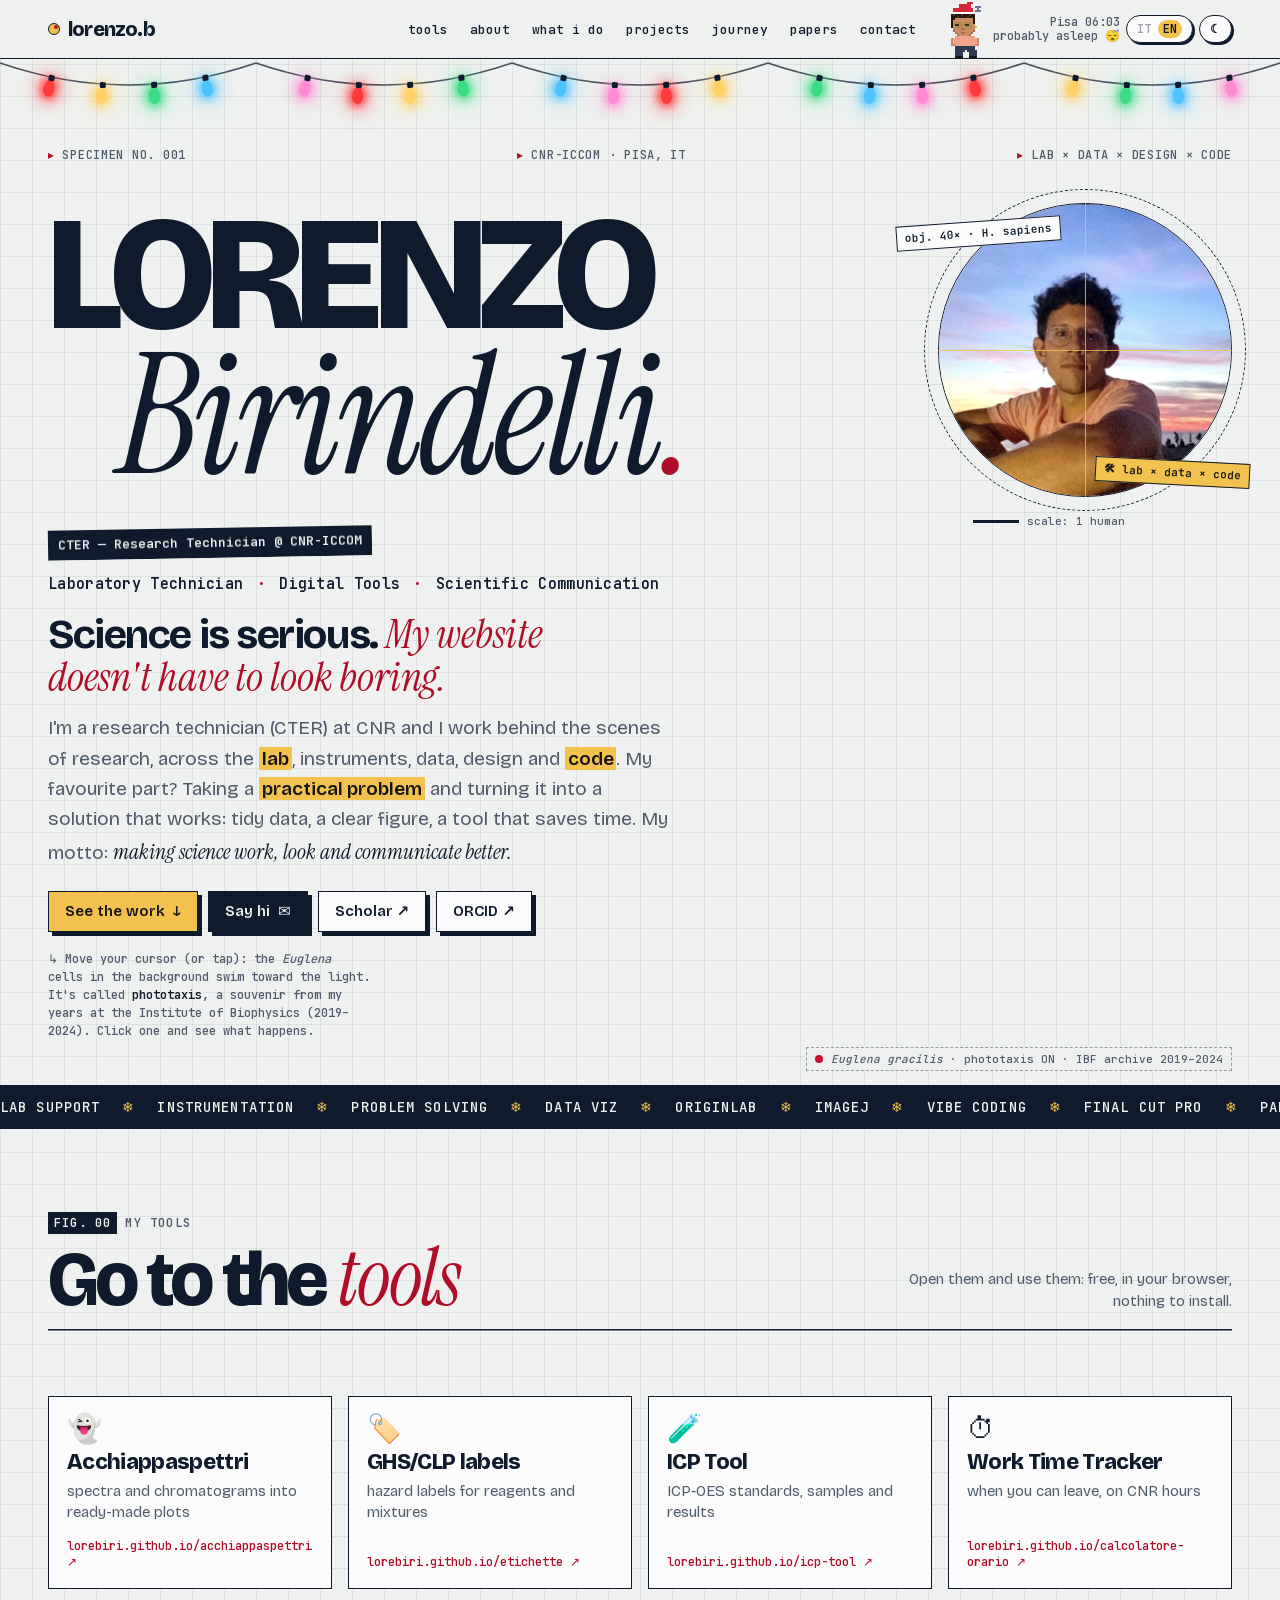
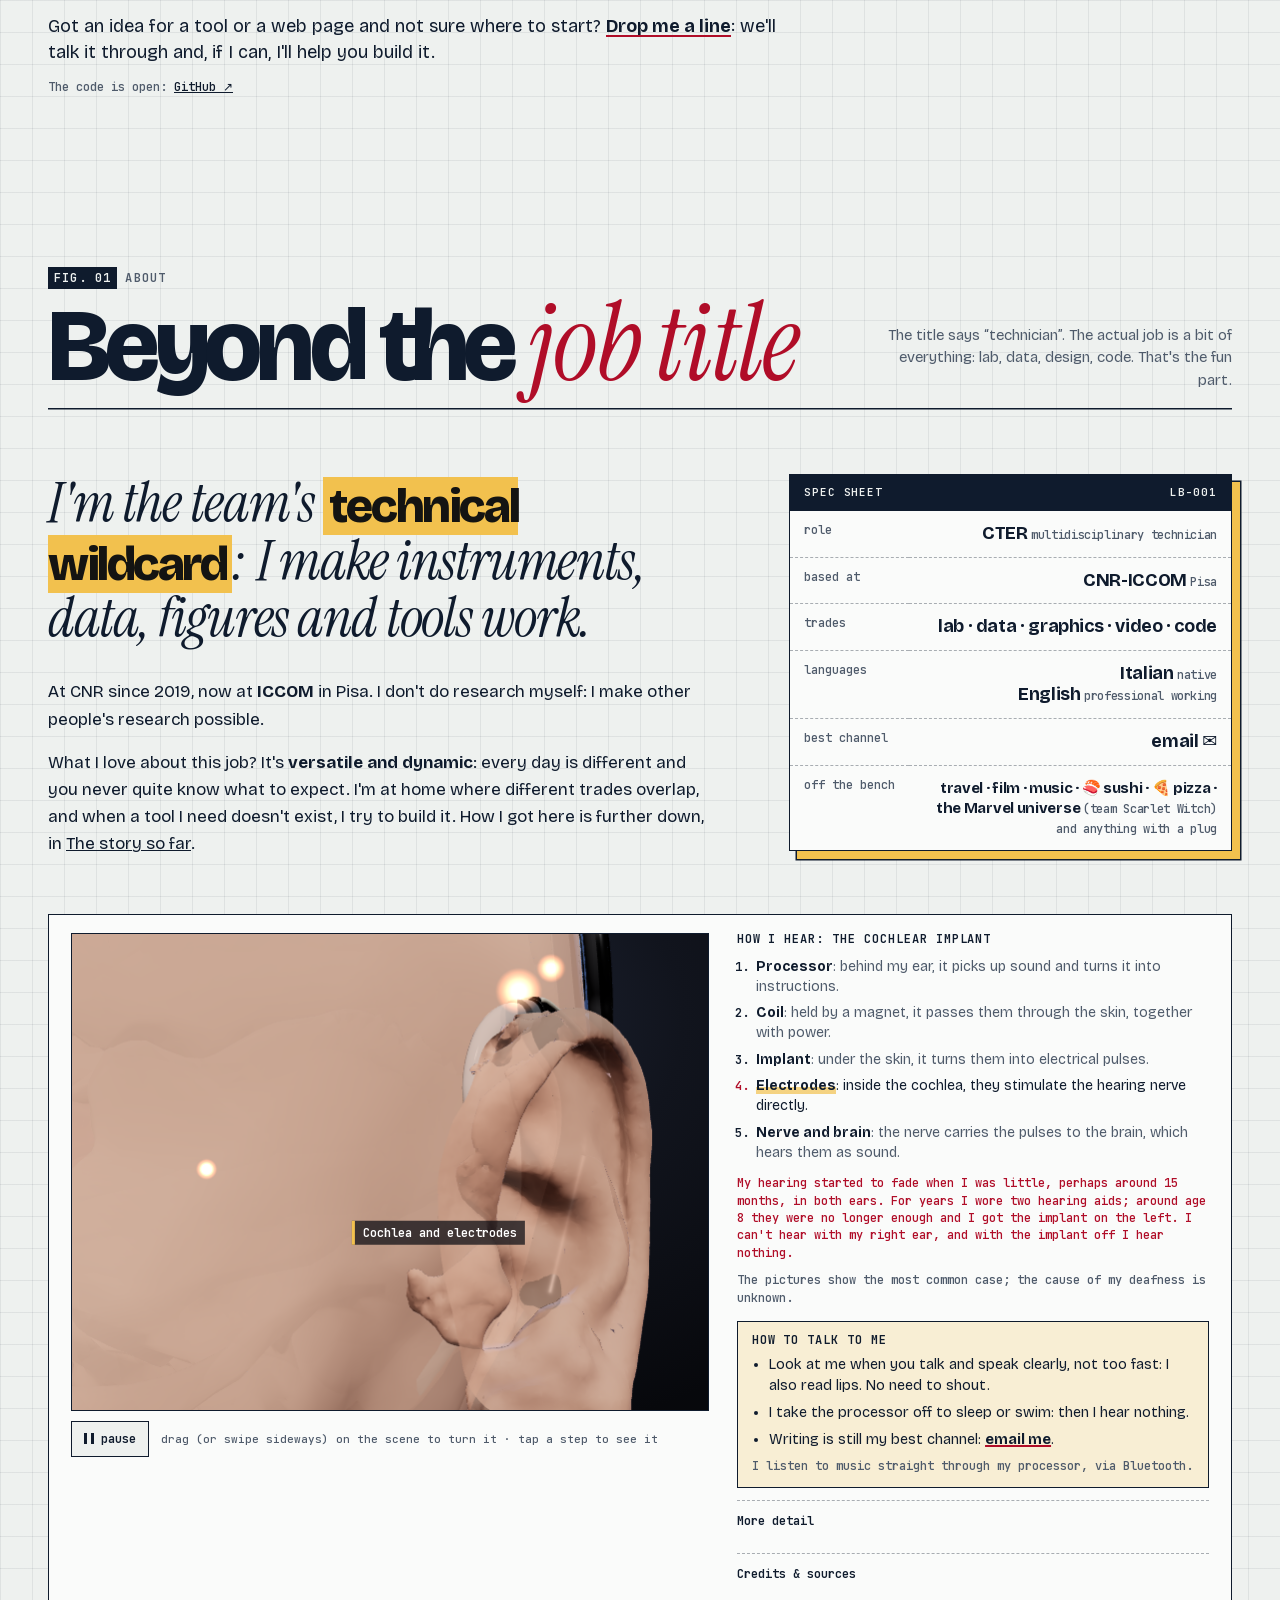
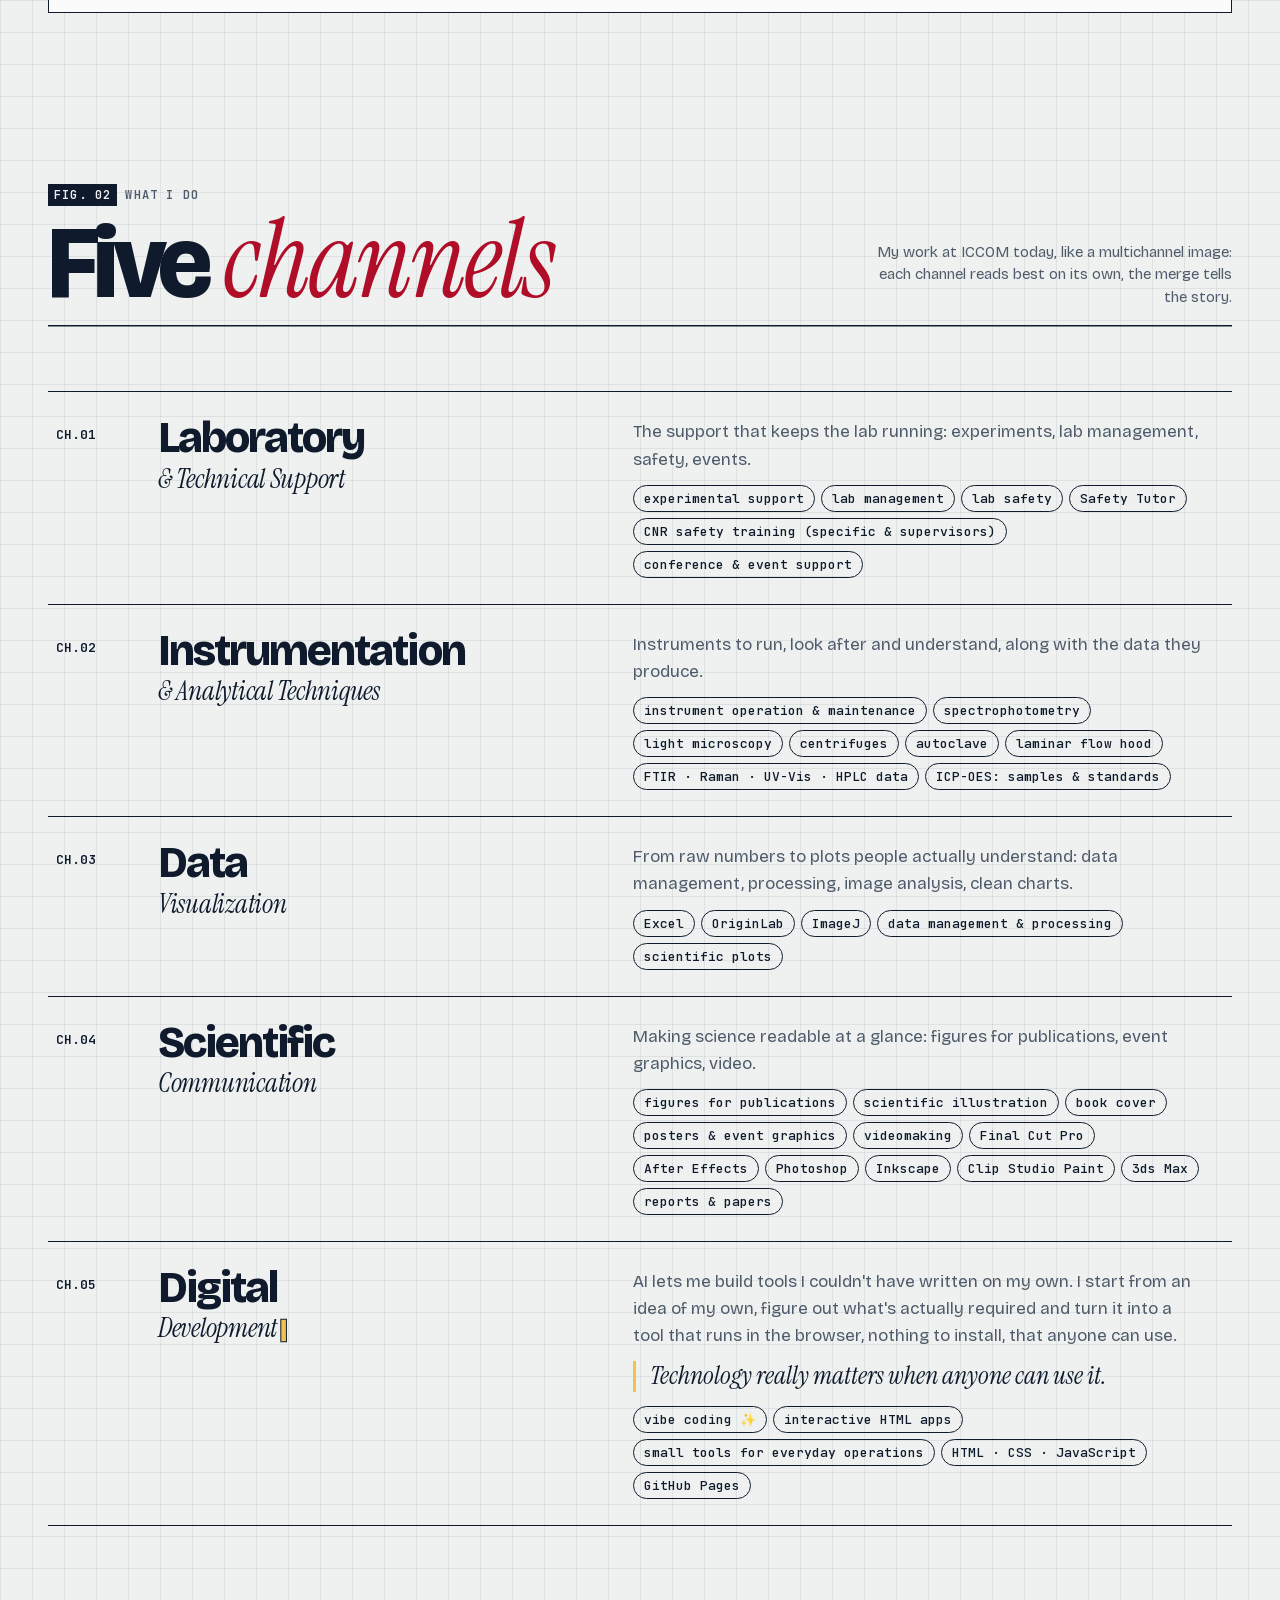
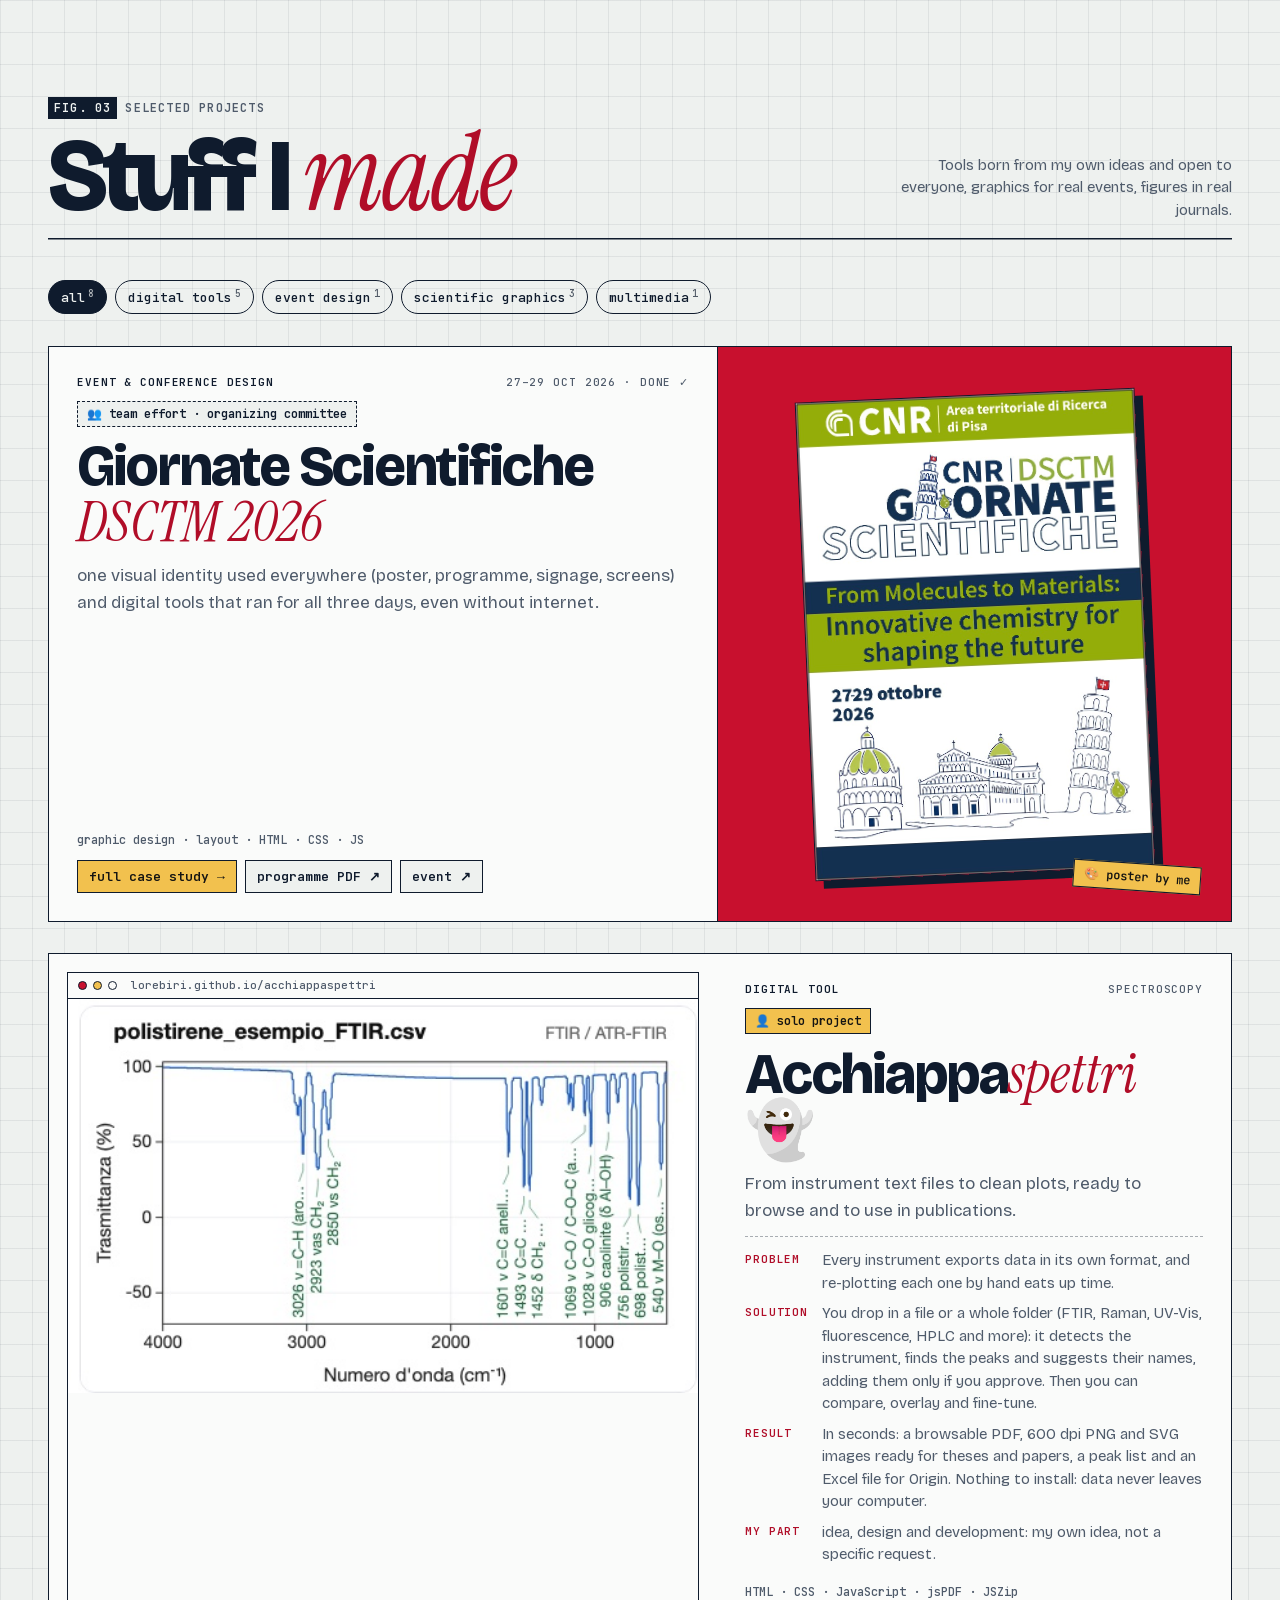
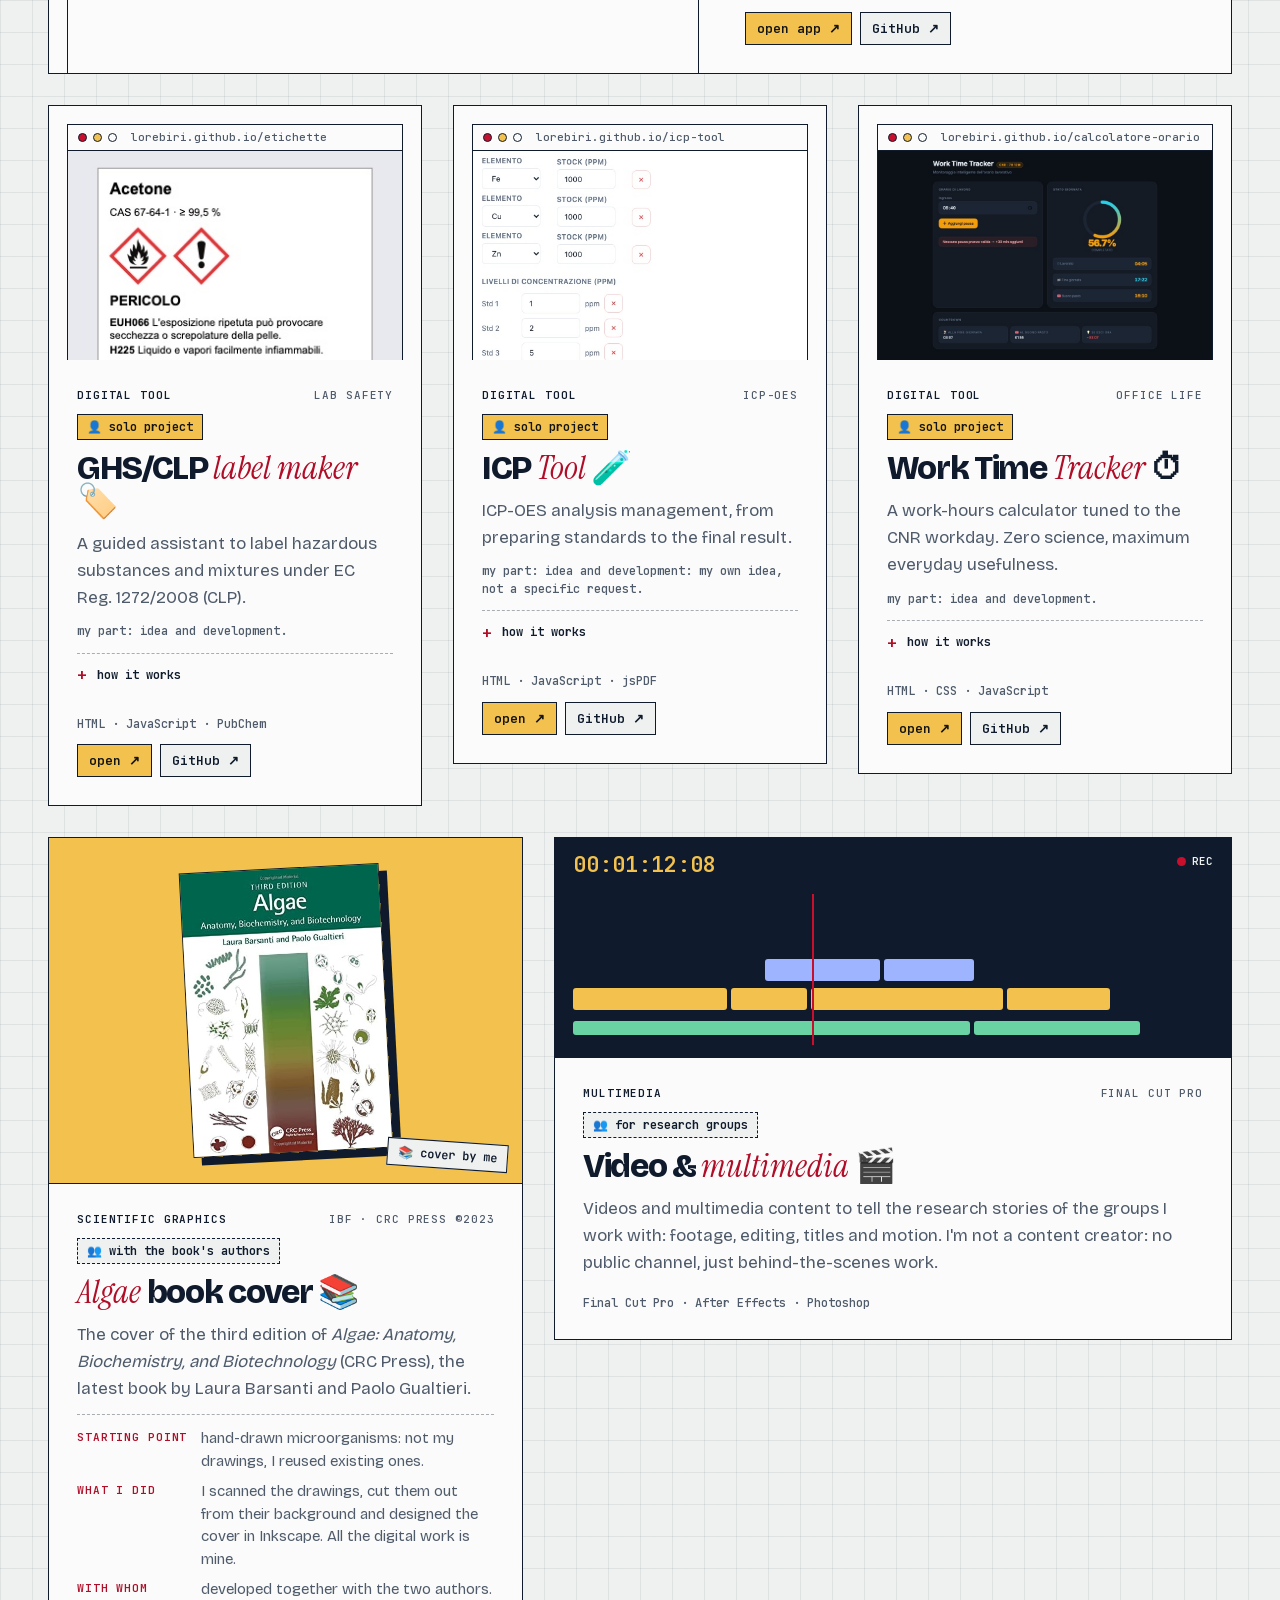
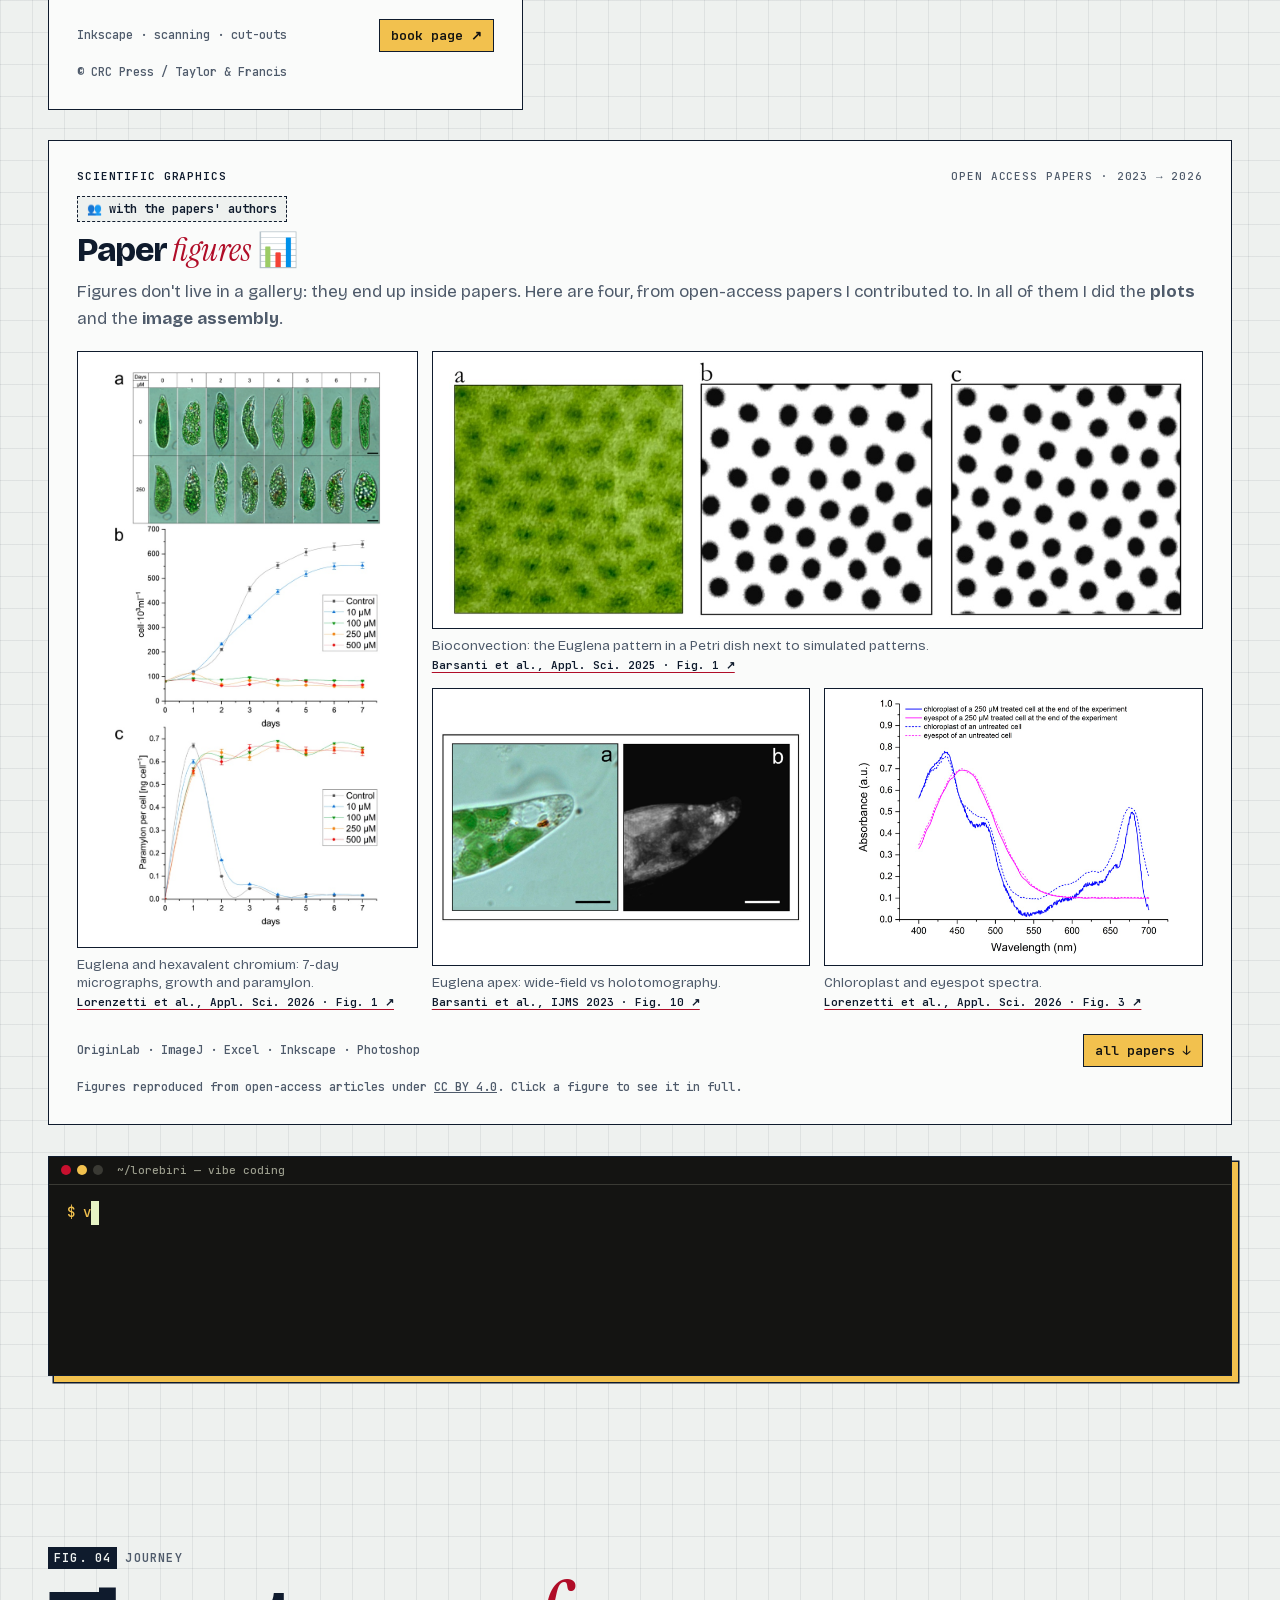
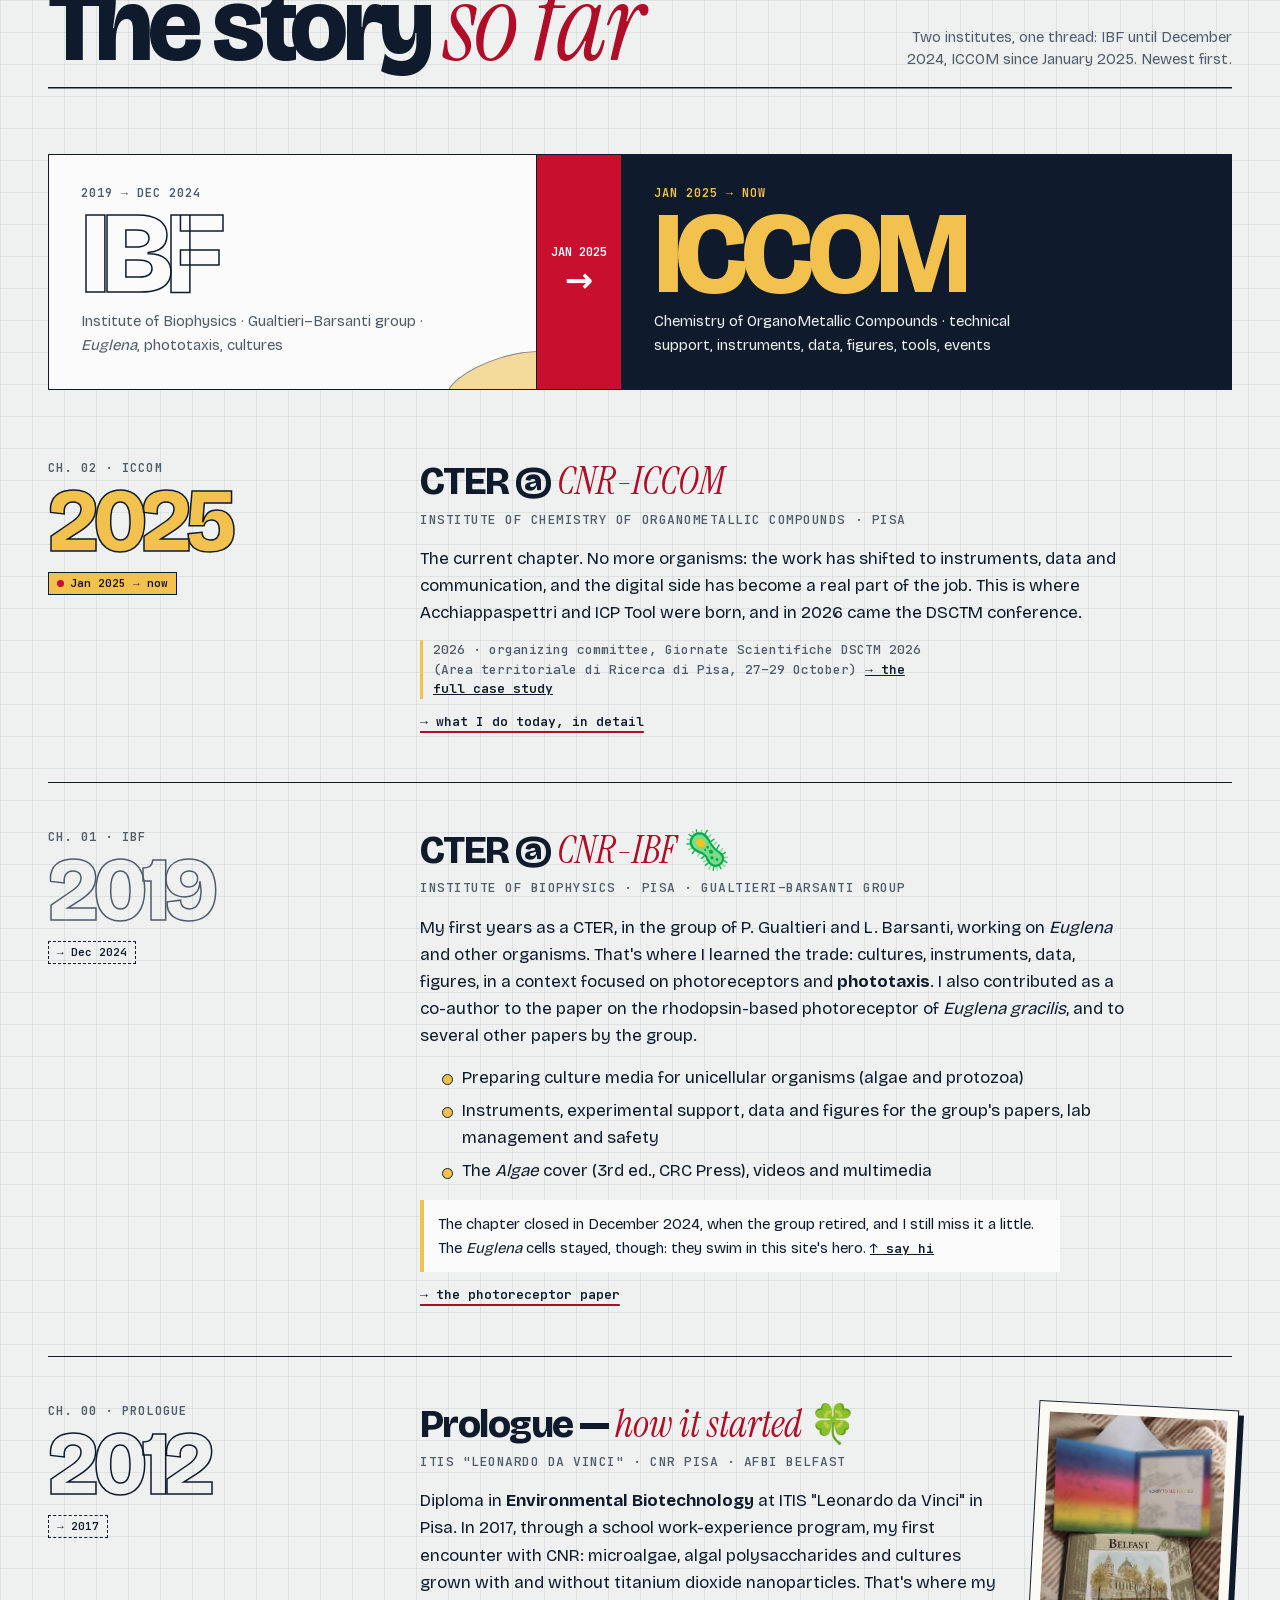
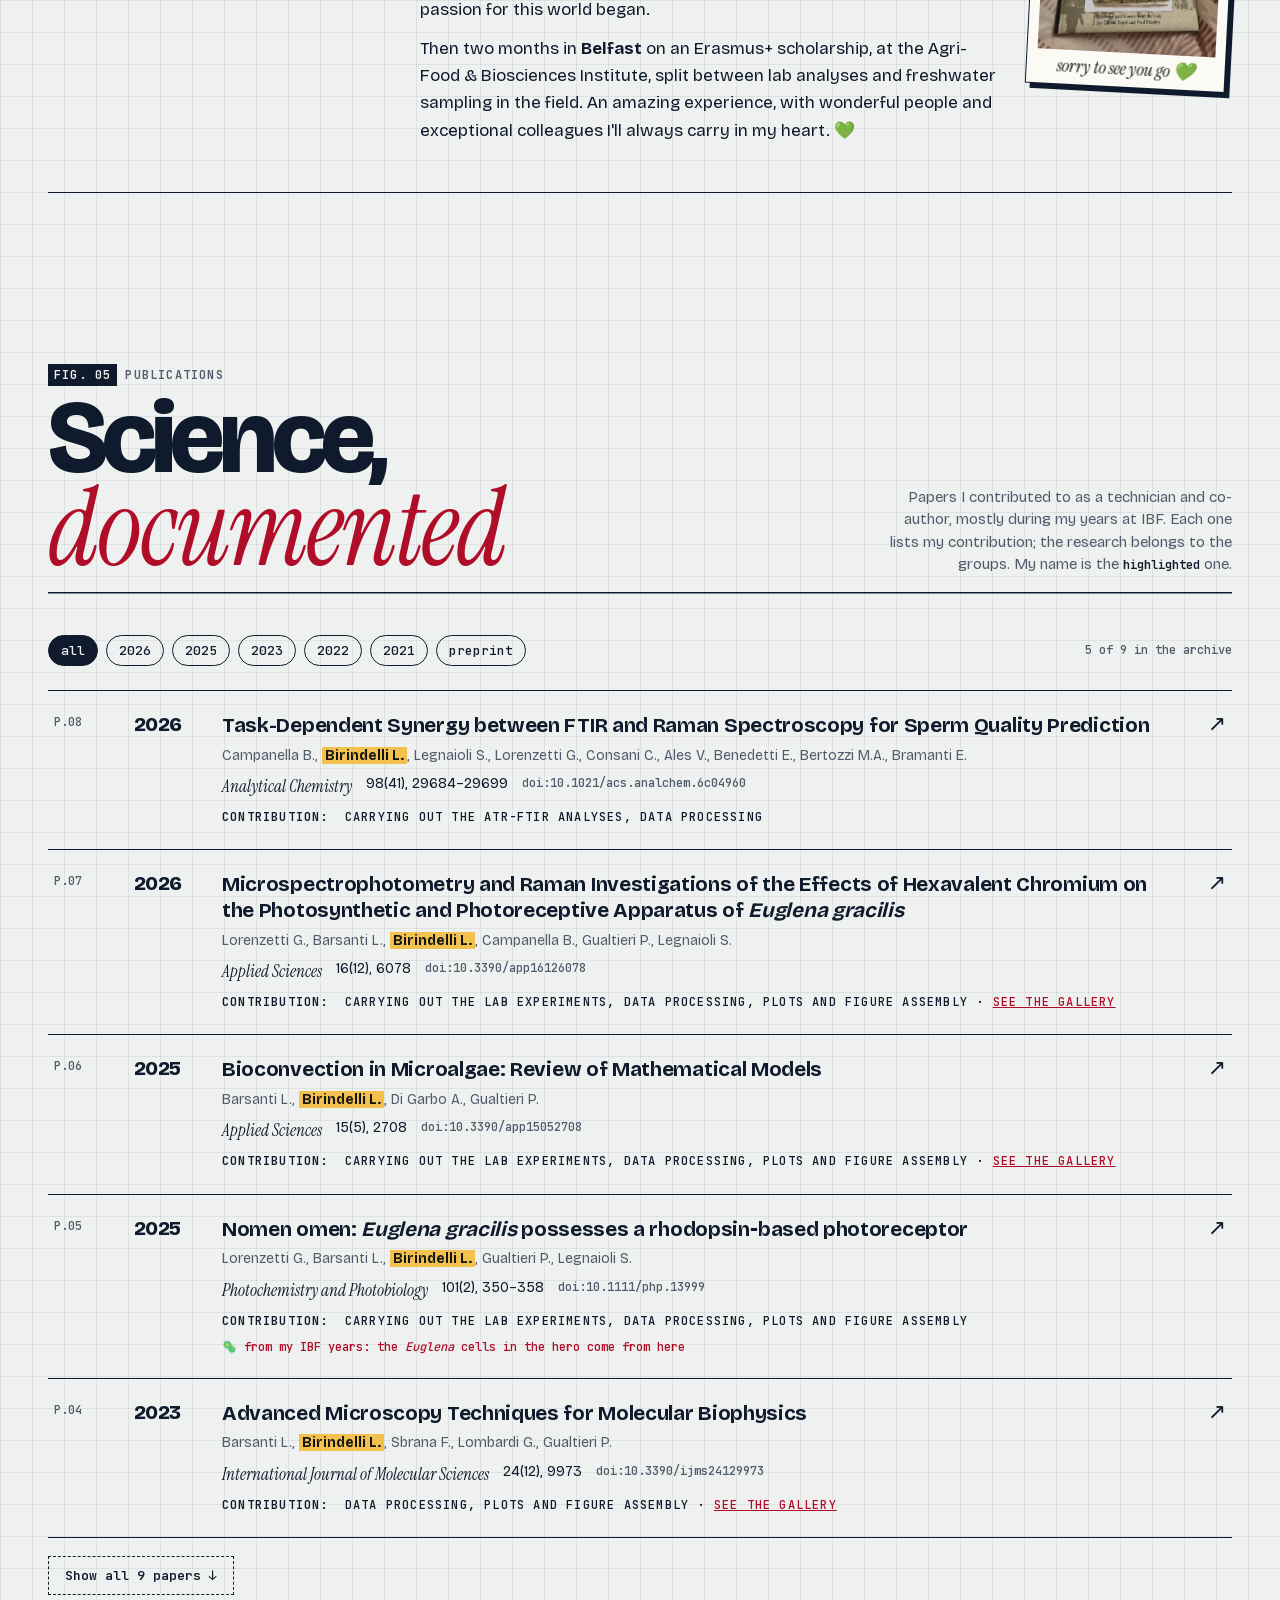
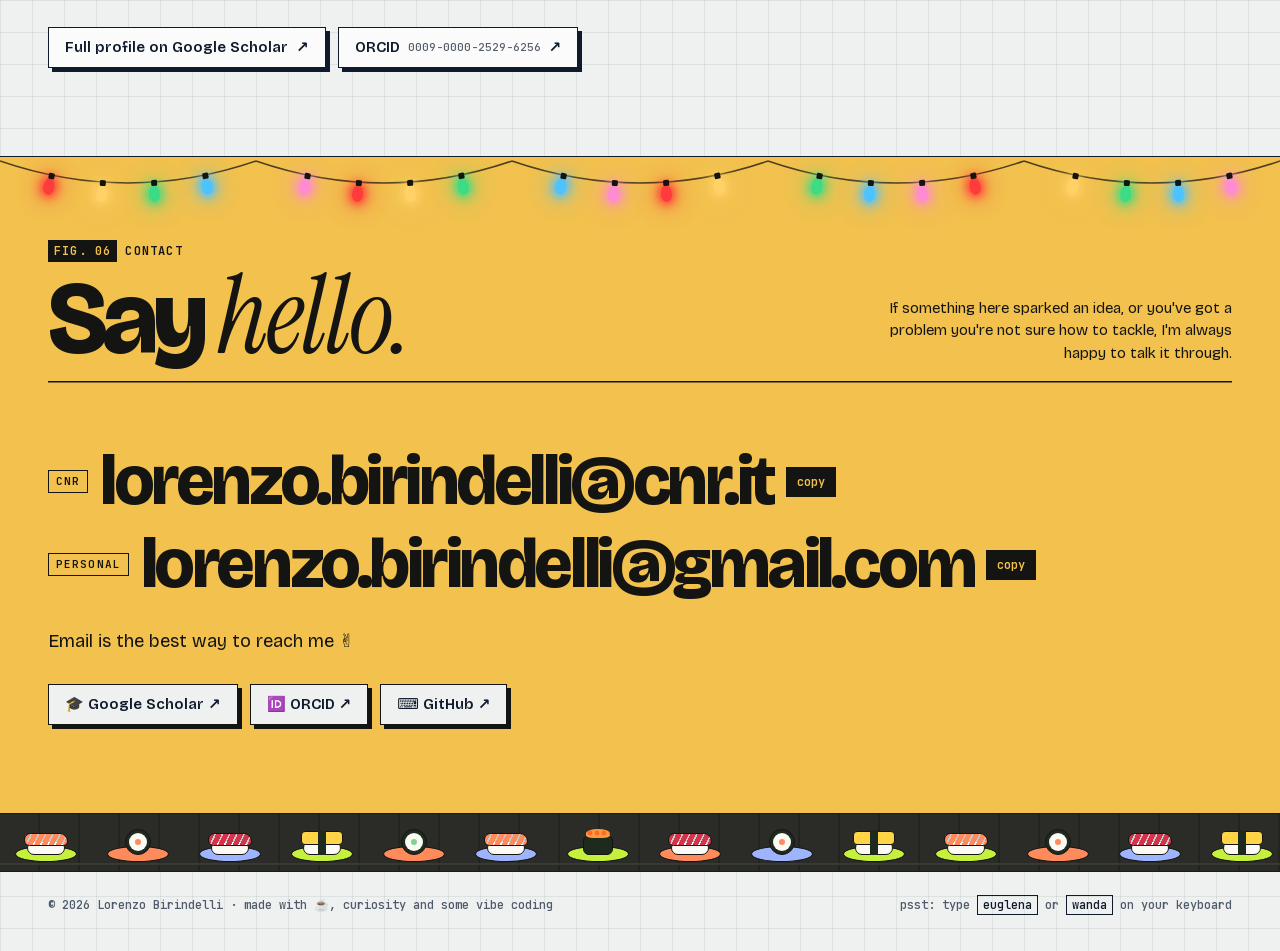
==== commit 3bd28589: "Scena 3D più leggera su telefono, chiocciola dietro il trago, immagine di condivisione 1200x630 Co-A" ====
--- a/index.html
+++ b/index.html
@@ -11,14 +11,15 @@
 <meta property="og:description" content="CTER @ CNR-ICCOM Pisa · Laboratory Technician · Digital Tools · Scientific Communication">
 <meta property="og:type" content="profile">
 <meta property="og:url" content="https://lorebiri.github.io/">
-<meta property="og:image" content="https://lorebiri.github.io/lorenzo.jpg">
+<meta property="og:image" content="https://lorebiri.github.io/og-lorenzo.jpg">
 <meta property="og:locale" content="en_GB">
 <meta property="og:locale:alternate" content="it_IT">
 <meta property="og:site_name" content="Lorenzo Birindelli">
-<meta property="og:image:width" content="658">
-<meta property="og:image:height" content="660">
-<meta property="og:image:alt" content="Portrait of Lorenzo Birindelli">
-<meta name="twitter:card" content="summary">
+<meta property="og:image:width" content="1200">
+<meta property="og:image:height" content="630">
+<meta property="og:image:alt" content="Lorenzo Birindelli, CTER at CNR-ICCOM: lab, data, design and code">
+<meta name="twitter:card" content="summary_large_image">
+<meta name="twitter:image" content="https://lorebiri.github.io/og-lorenzo.jpg">
 <meta name="twitter:title" content="Lorenzo Birindelli — lab, data, design & code">
 <meta name="twitter:description" content="Research Technician (CTER) at CNR-ICCOM, Pisa: lab support, instruments, data, scientific graphics and digital tools.">
 <meta name="color-scheme" content="light dark">
@@ -912,6 +913,6 @@
 <script src="main.js?v=28" defer></script>
 <script src="lightbox.js?v=3" defer></script>
 <script src="motion.js?v=6" defer></script>
-<script type="module" src="ci3d.js?v=24"></script>
+<script type="module" src="ci3d.js?v=26"></script>
 </body>
 </html>
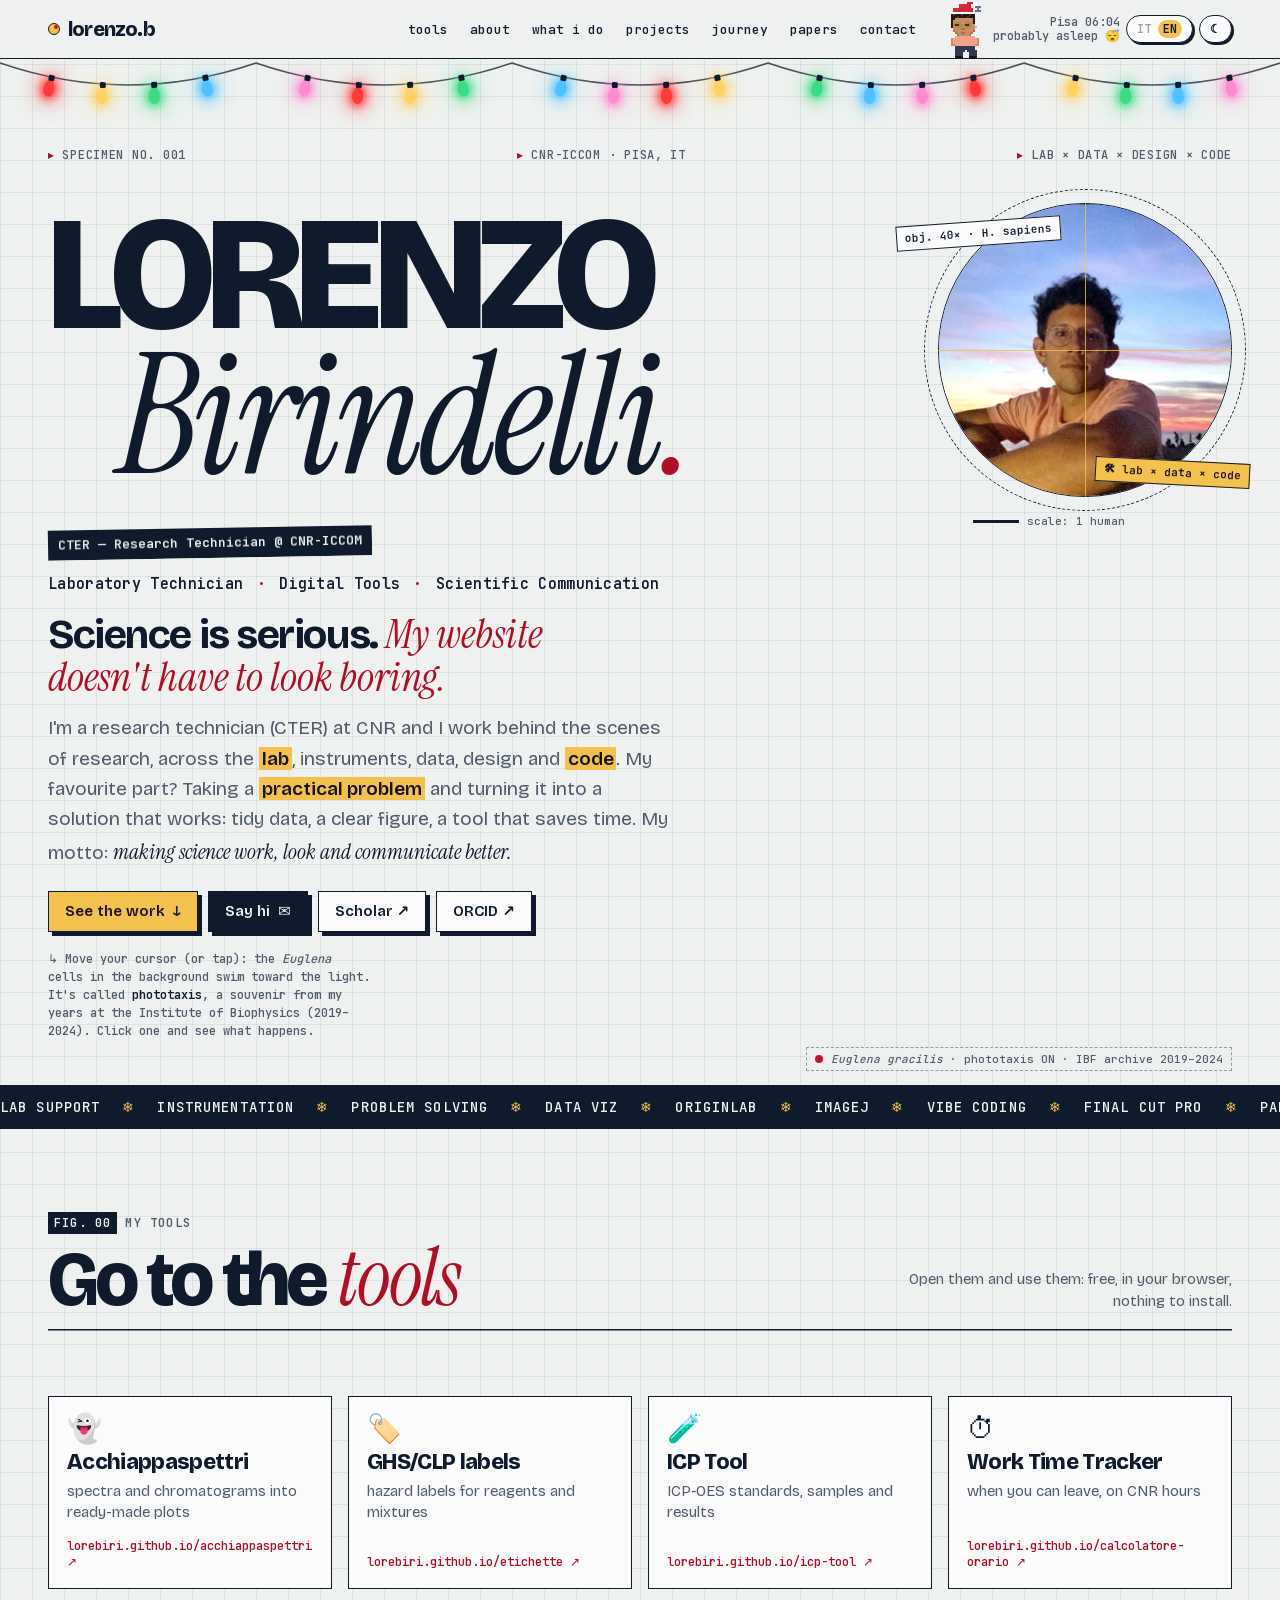
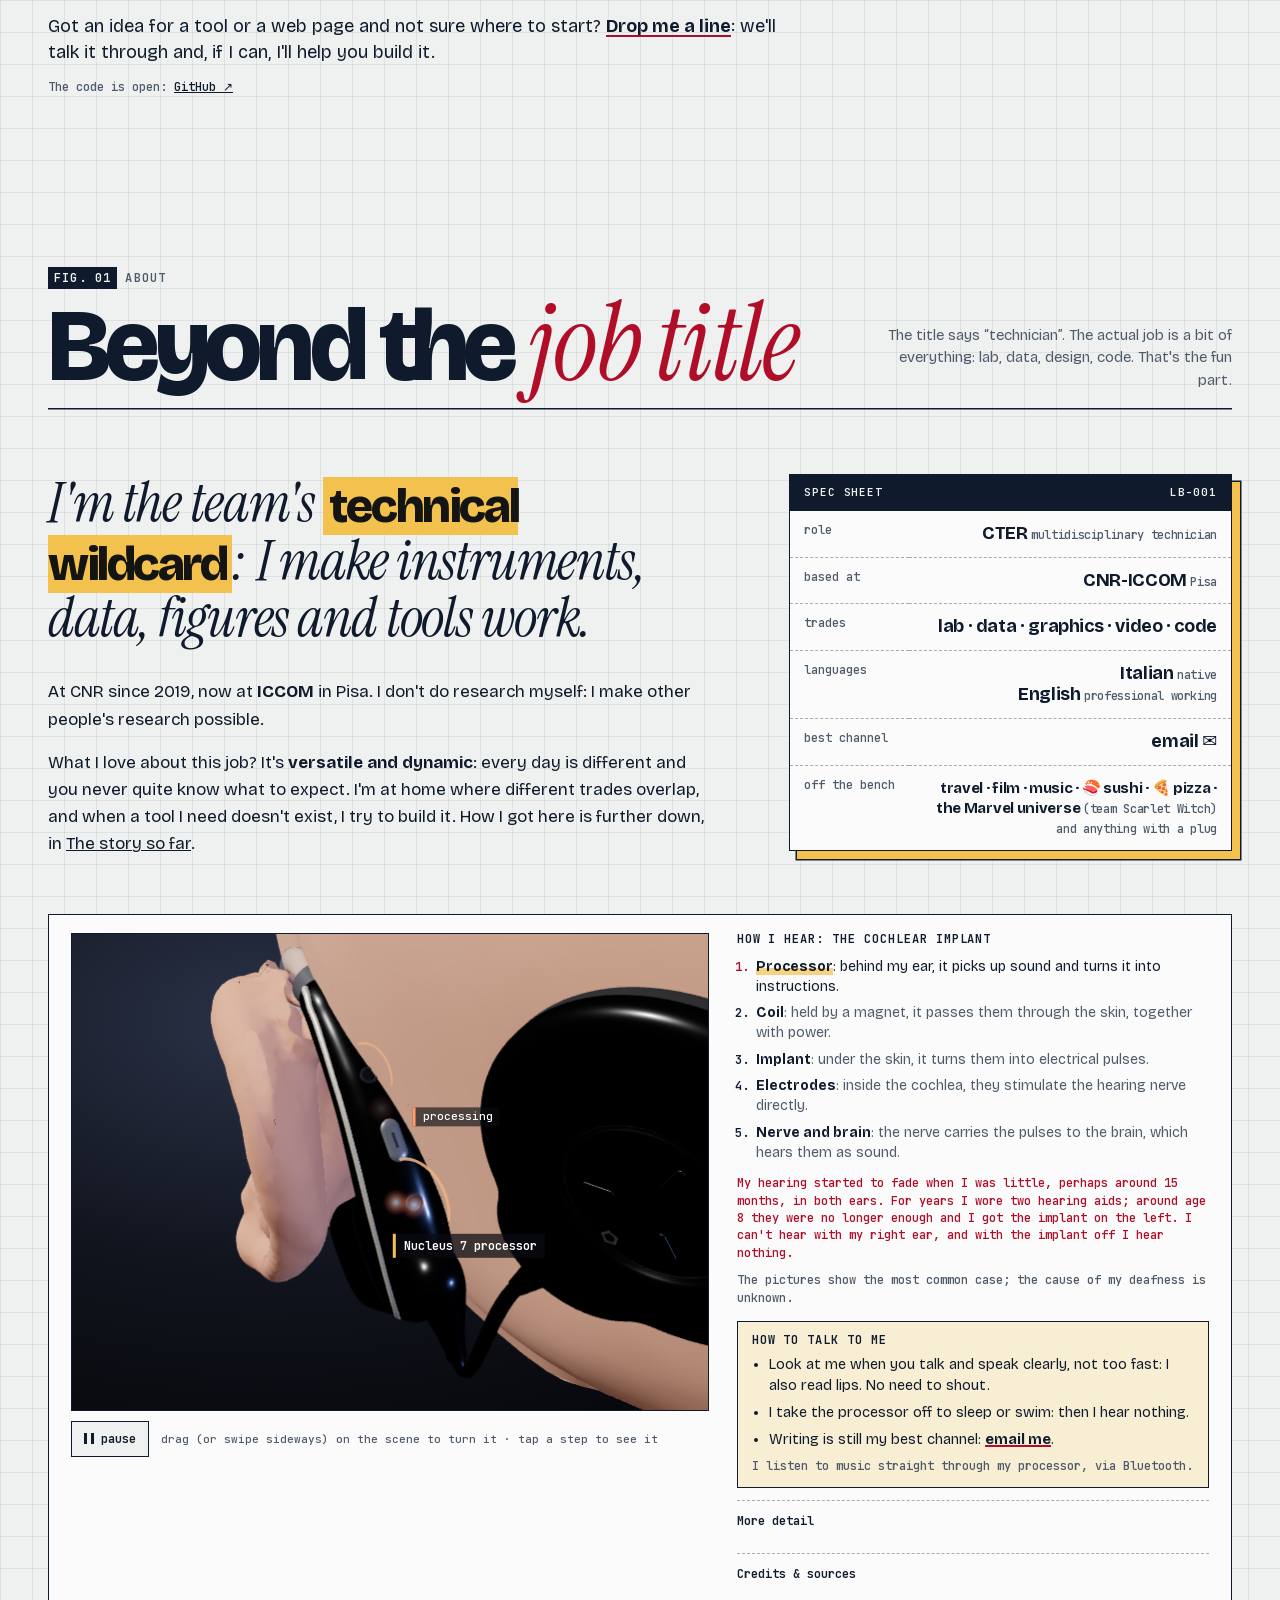
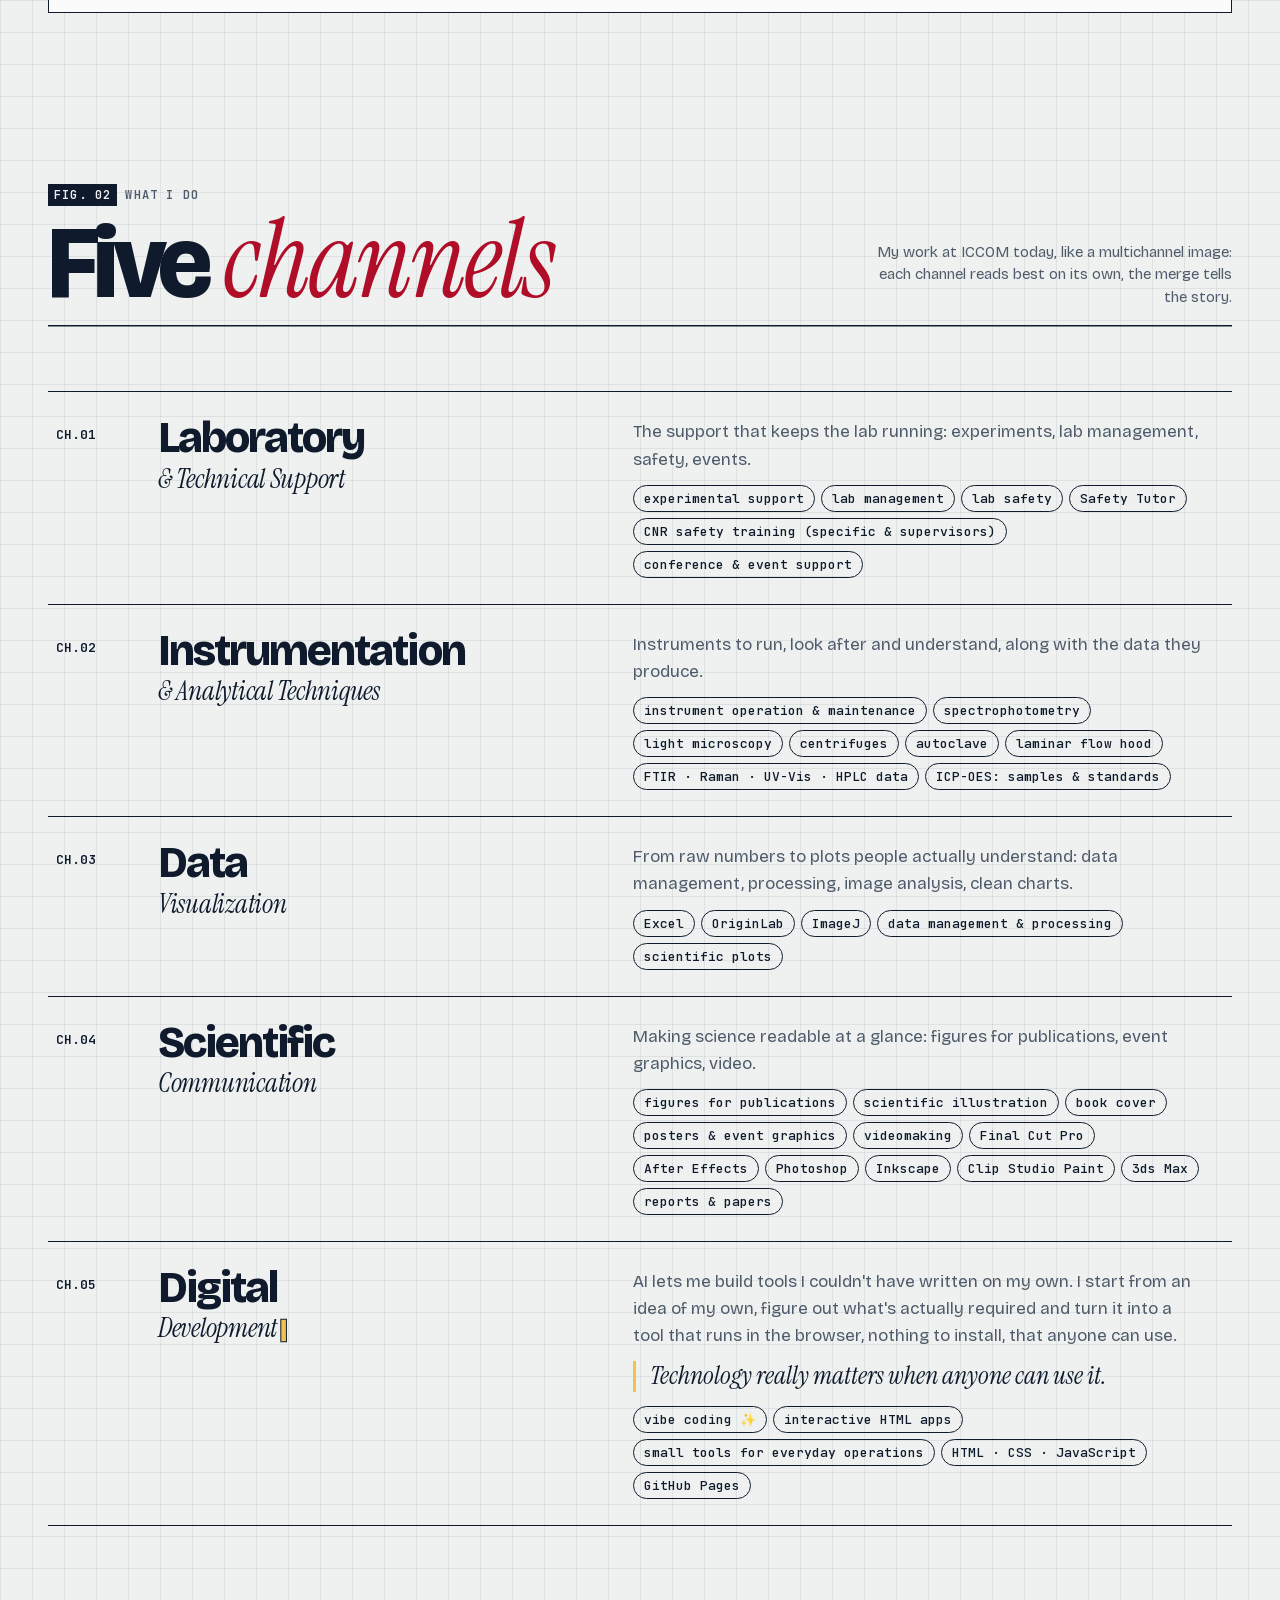
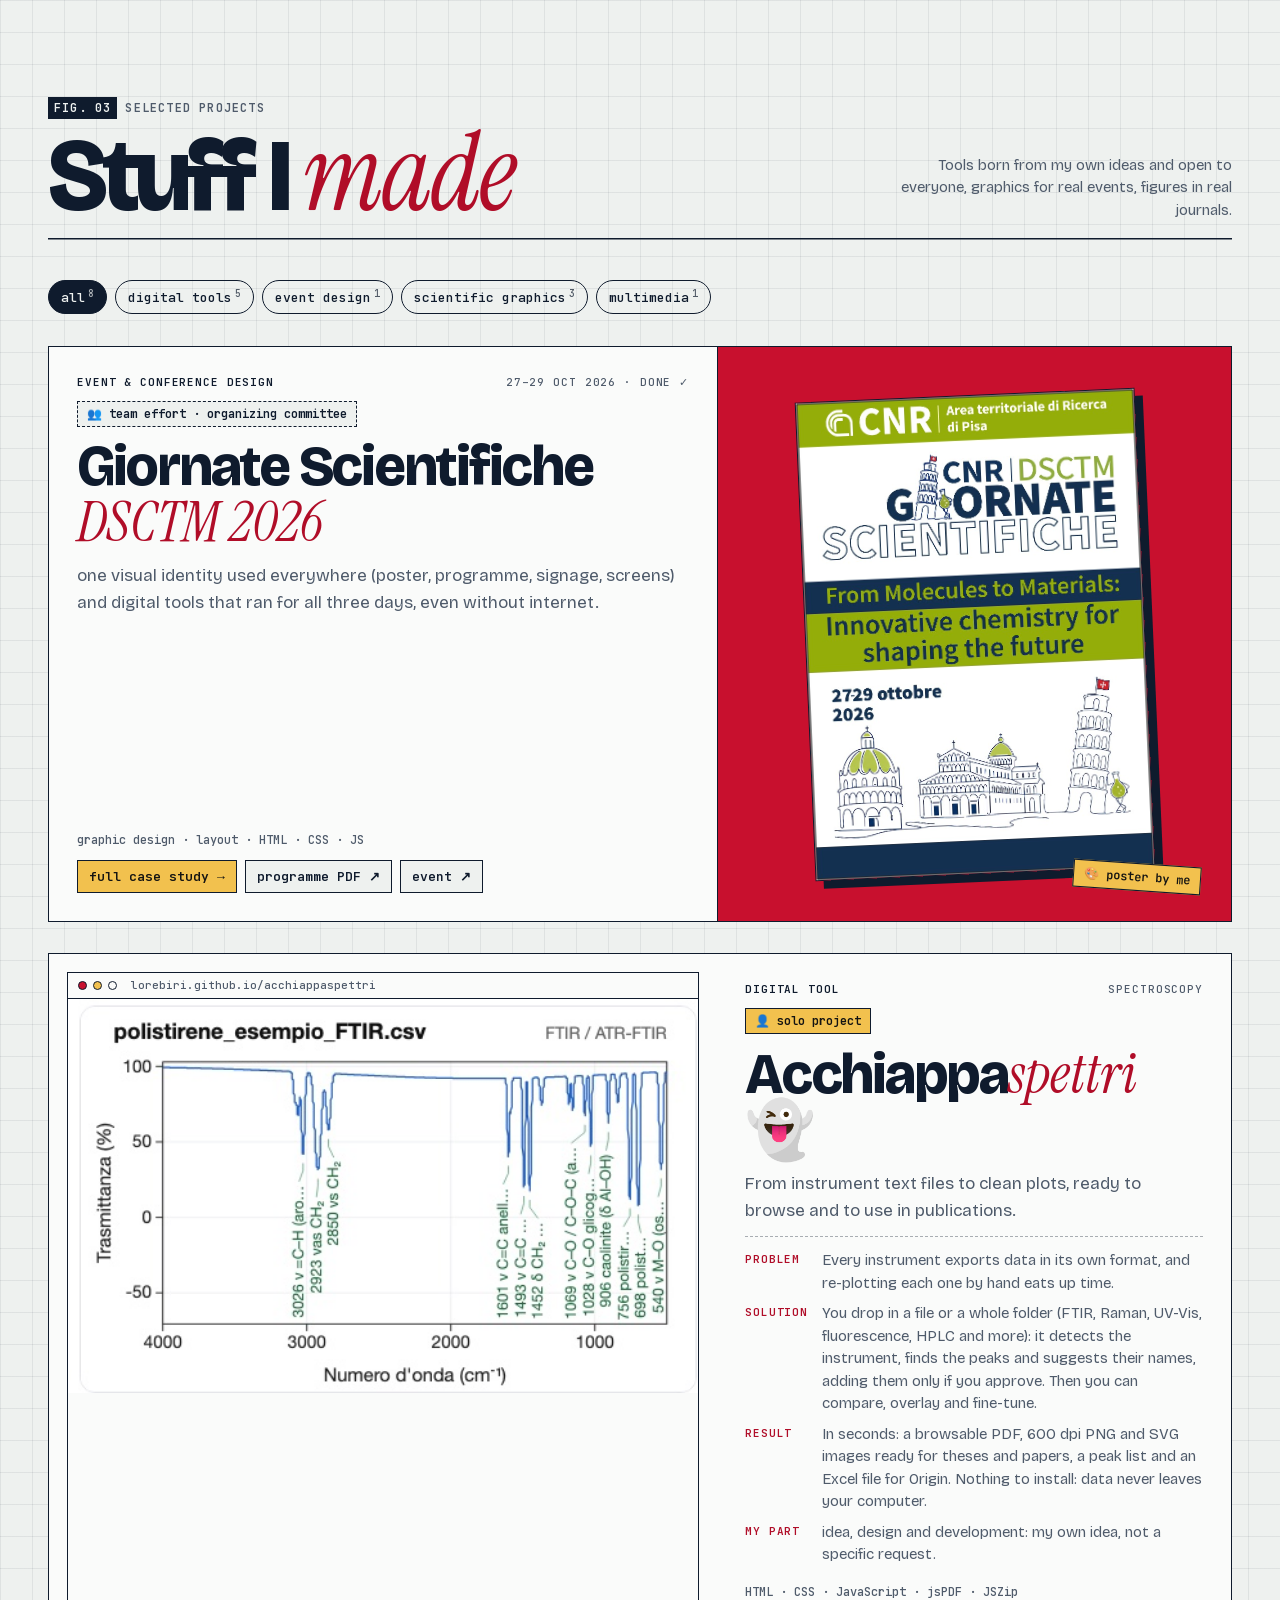
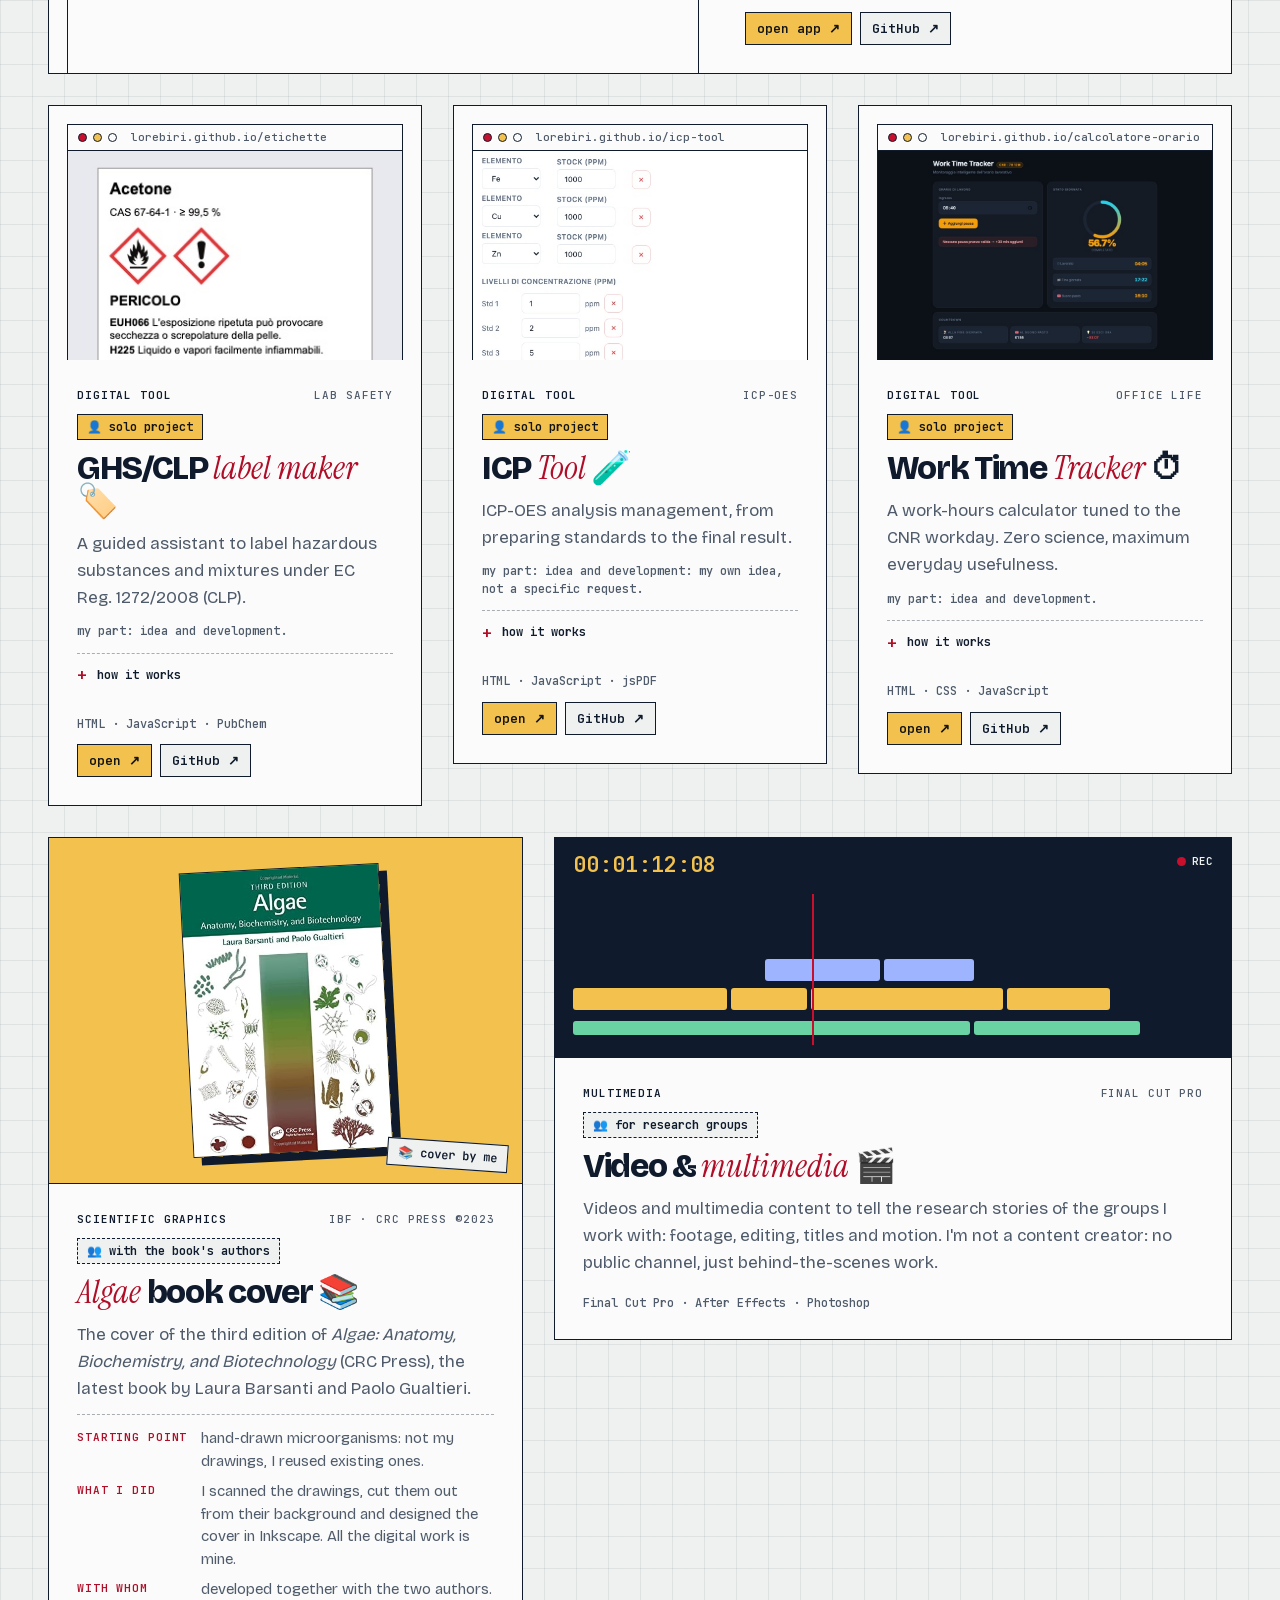
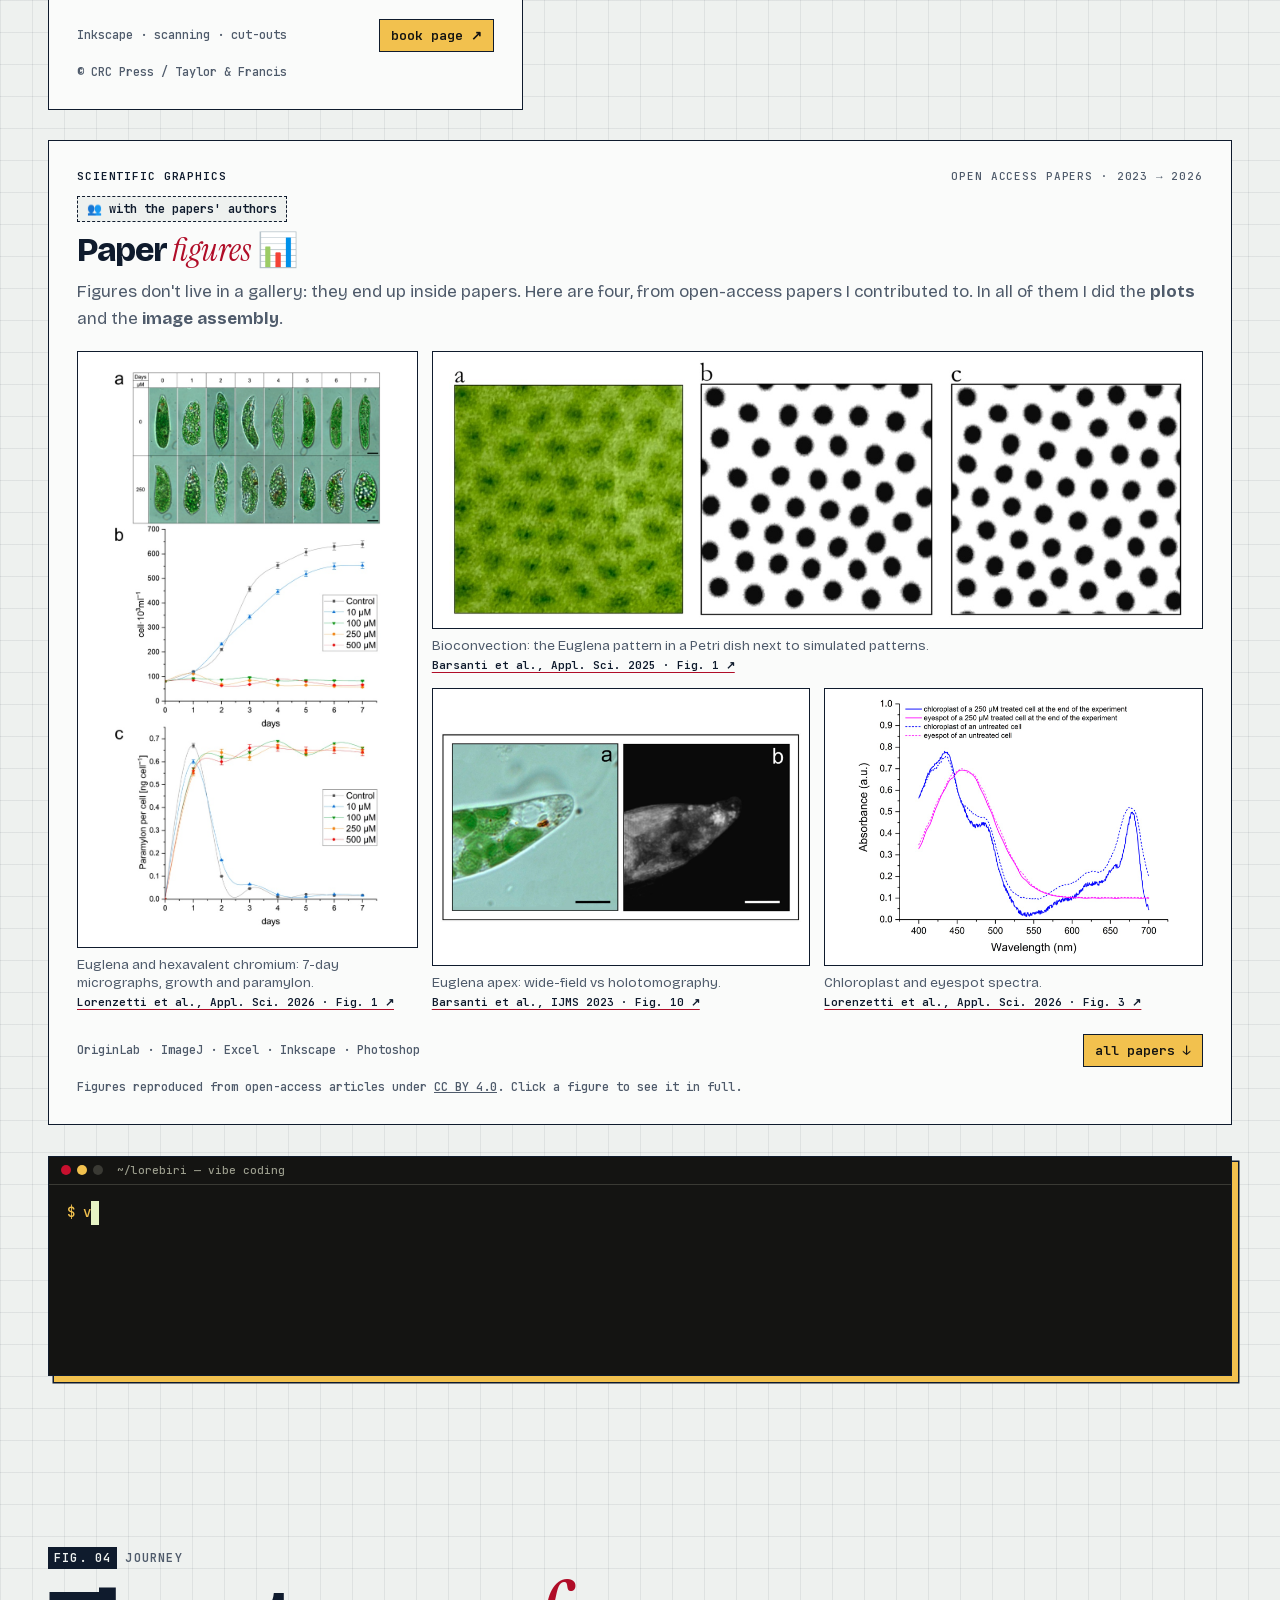
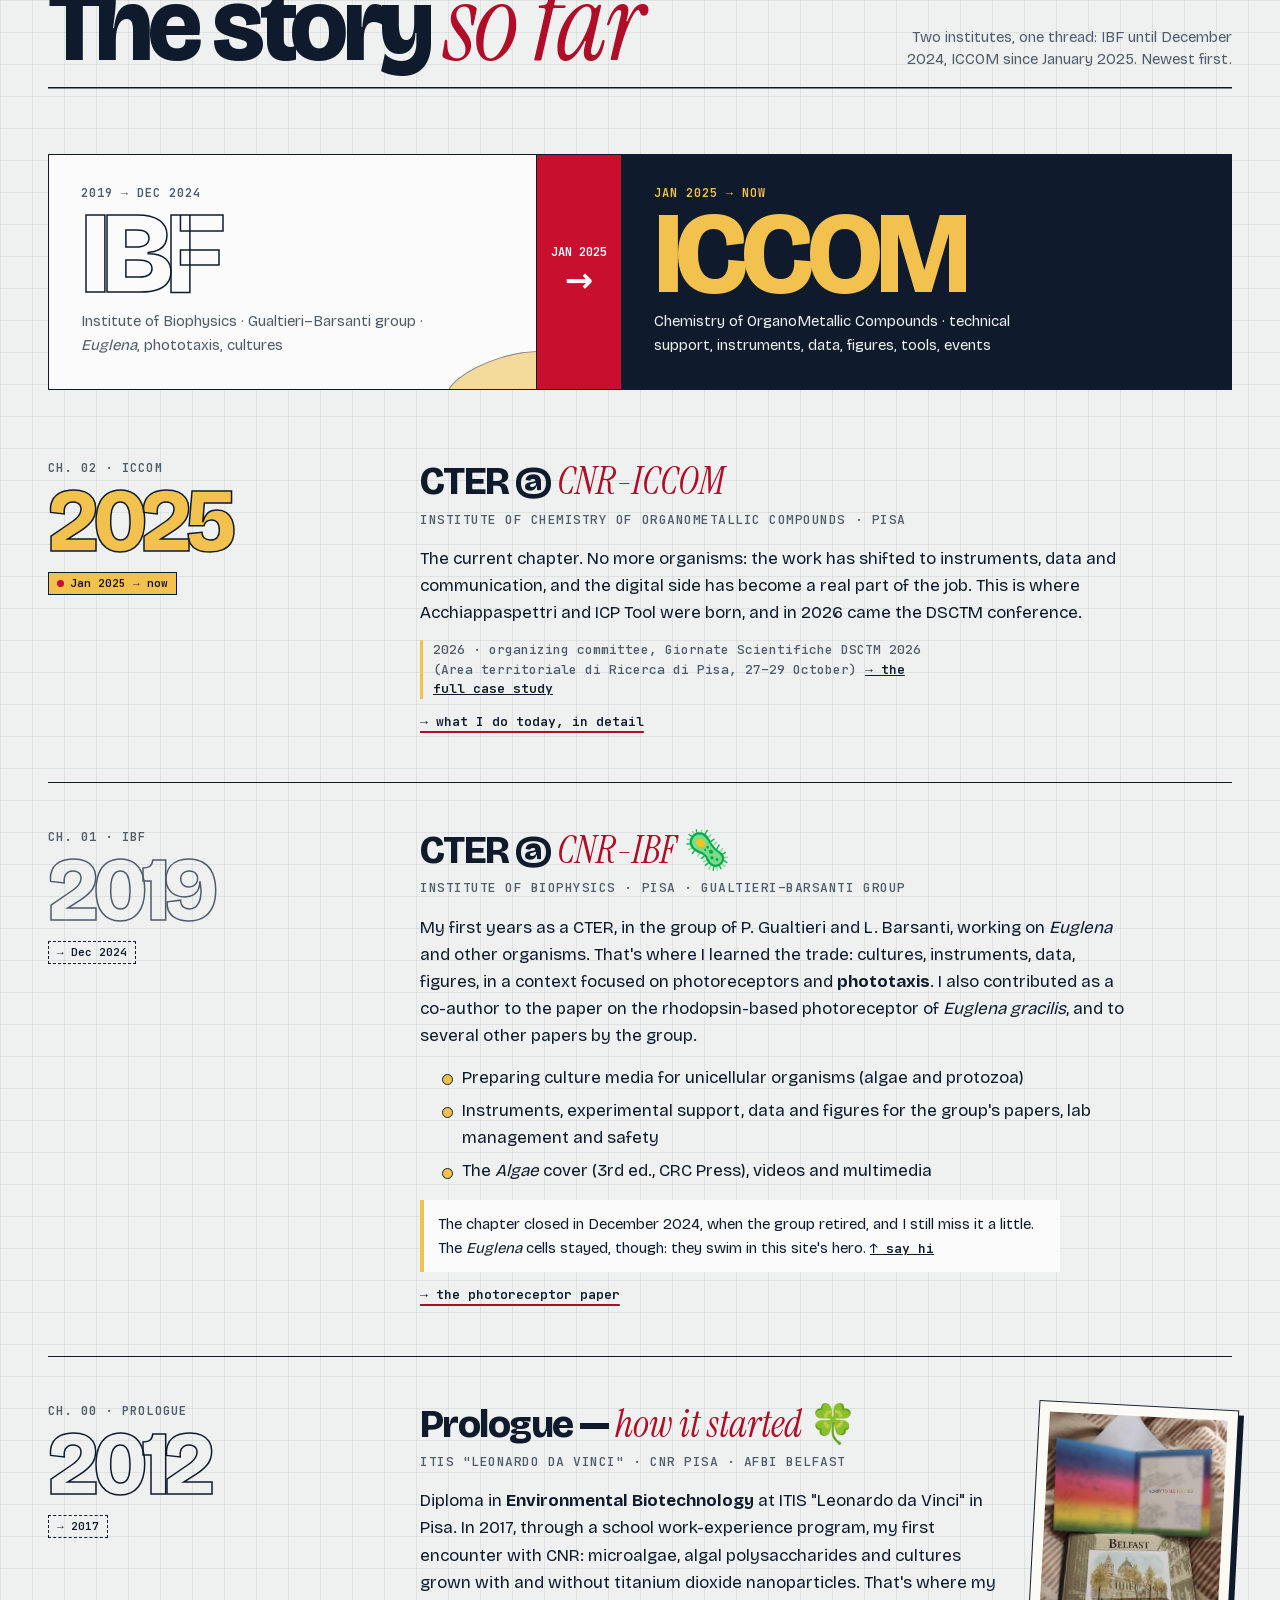
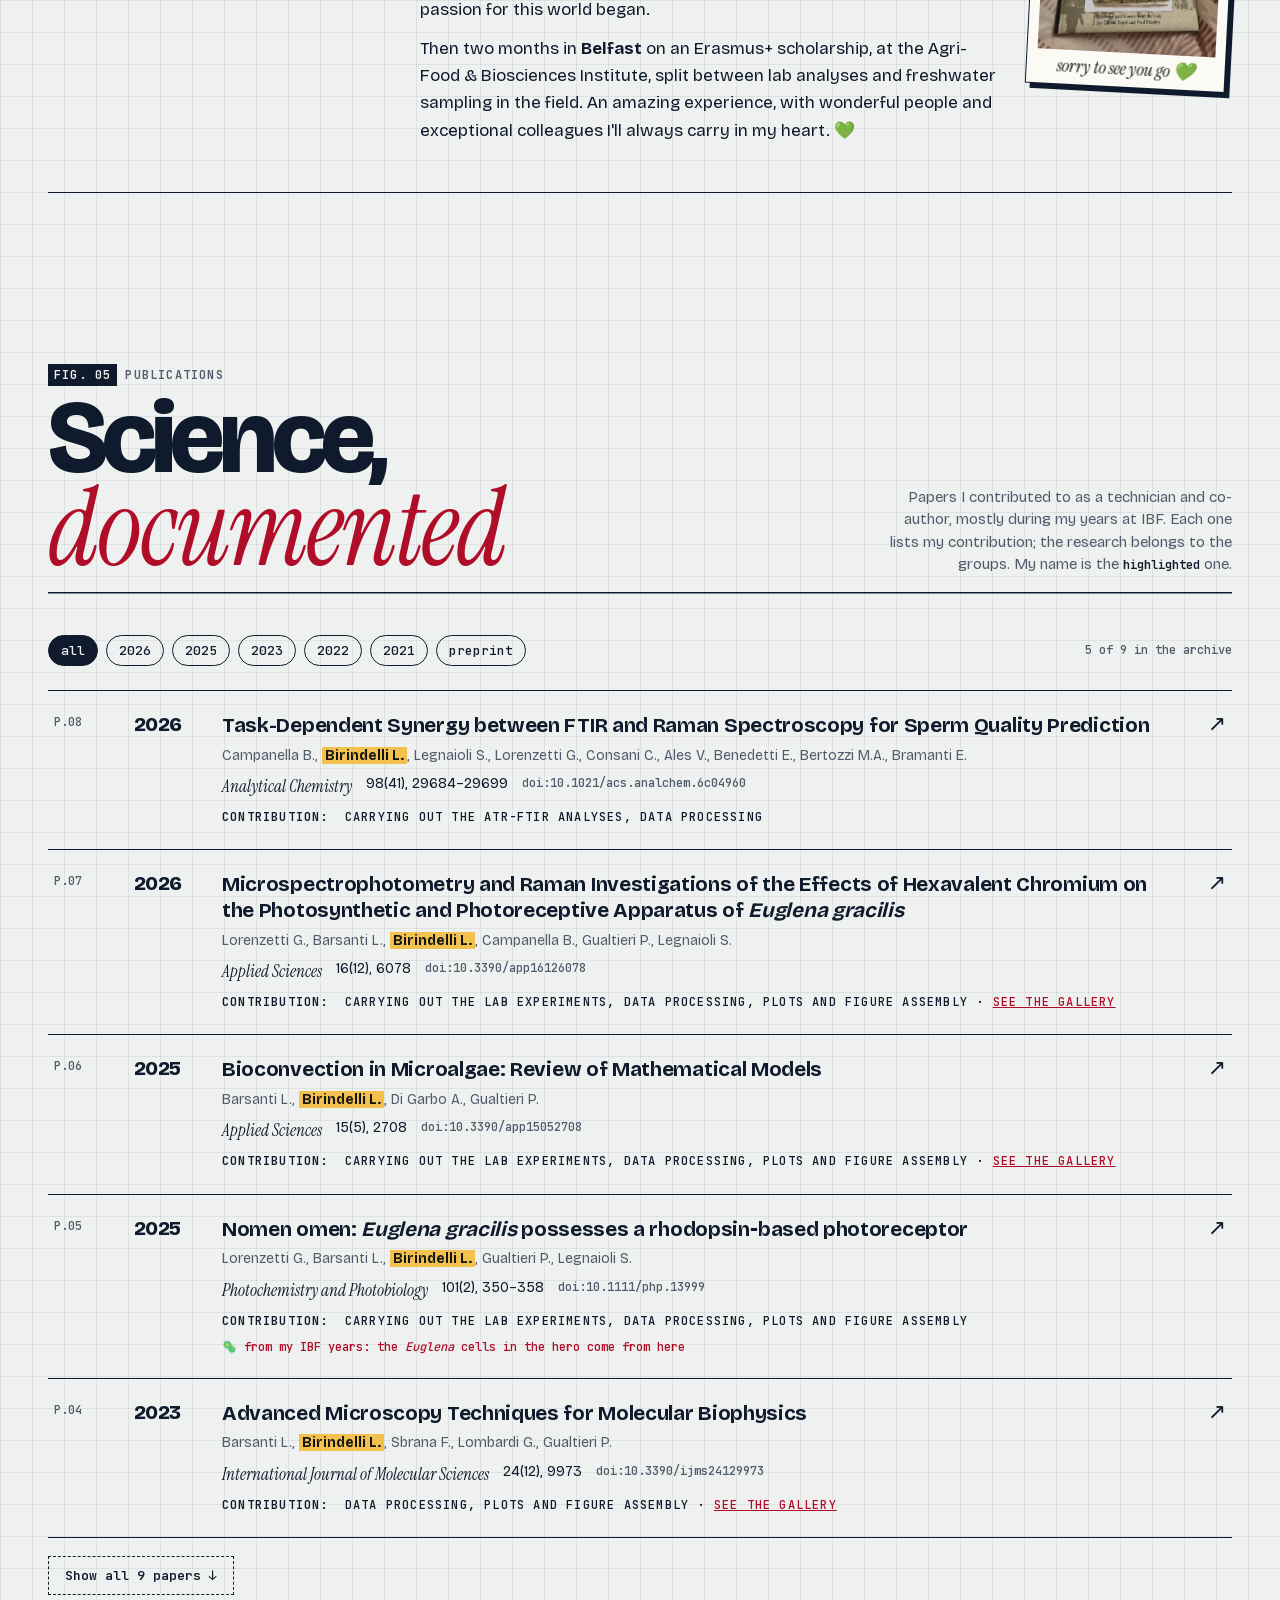
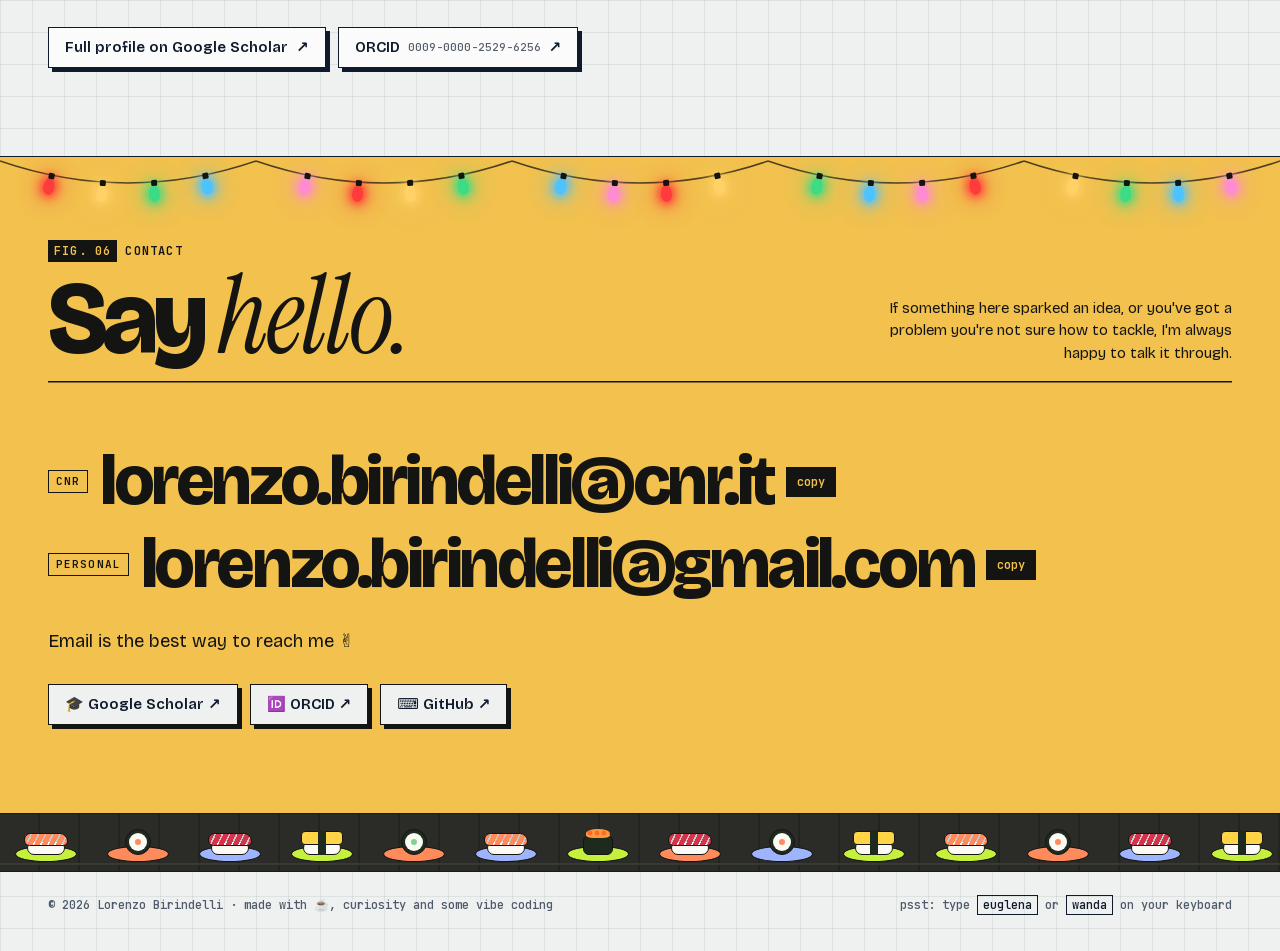
==== commit 10240278: "Impianto 3D: percorso microfoni, processore, cavo, bobina e pelle reso chiaro, con strati pelle/osso" ====
--- a/index.html
+++ b/index.html
@@ -39,7 +39,7 @@
 <link rel="icon" href="data:image/svg+xml,<svg xmlns='http://www.w3.org/2000/svg' viewBox='0 0 100 100'><ellipse cx='50' cy='50' rx='44' ry='18' transform='rotate(-30 50 50)' fill='%23c5f03c' stroke='%23141412' stroke-width='6'/><circle cx='68' cy='36' r='7' fill='%23ff5a2c'/></svg>">
 <link rel="preload" href="fonts/bricolage-grotesque-latin.woff2" as="font" type="font/woff2" crossorigin>
 <link rel="preload" href="fonts/jetbrains-mono-latin.woff2" as="font" type="font/woff2" crossorigin>
-<link rel="stylesheet" href="styles.css?v=47">
+<link rel="stylesheet" href="styles.css?v=50">
 <link rel="stylesheet" href="seasons.css?v=10">
 <script type="application/ld+json">
 {"@context":"https://schema.org","@type":"Person","name":"Lorenzo Birindelli","url":"https://lorebiri.github.io/","image":"https://lorebiri.github.io/lorenzo.jpg","jobTitle":"Collaboratore Tecnico Enti di Ricerca (CTER)","description":"CTER at CNR-ICCOM, Pisa: lab and technical support, instrumentation, data, scientific graphics and digital tools.","worksFor":{"@type":"ResearchOrganization","name":"CNR — Istituto di Chimica dei Composti OrganoMetallici (ICCOM)","address":{"@type":"PostalAddress","addressLocality":"Pisa","addressCountry":"IT"},"parentOrganization":{"@type":"GovernmentOrganization","name":"Consiglio Nazionale delle Ricerche (CNR)"}},"alumniOf":{"@type":"EducationalOrganization","name":"ITIS \"Leonardo da Vinci\", Pisa"},"knowsLanguage":["it","en"],"identifier":{"@type":"PropertyValue","propertyID":"ORCID","value":"0009-0000-2529-6256"},"sameAs":["https://orcid.org/0009-0000-2529-6256","https://scholar.google.com/citations?user=1BWAMFEAAAAJ","https://github.com/lorebiri"]}
@@ -201,7 +201,7 @@
         <div class="ci3d">
           <div class="ci3d-stage">
             <img class="ci3d-poster" src="img/orecchio-ci.svg" width="1500" height="1500" loading="lazy" alt="Impianto cocleare: processore dietro l'orecchio, bobina e impianto sotto la pelle, elettrodi nella coclea, nervo acustico" data-alt-en="Cochlear implant: processor behind the ear, coil and implant under the skin, electrodes in the cochlea, hearing nerve">
-            <span class="ci3d-lab" data-n="f0"><span data-it>Oggi: il mio processore, dietro l'orecchio sinistro</span><span data-en>Today: my sound processor, behind my left ear</span></span><span class="ci3d-lab" data-n="f1"><span data-it>Da piccolissimo sentivo, forse fino a circa 15 mesi</span><span data-en>As a baby I could hear, perhaps until about 15 months</span></span><span class="ci3d-lab" data-n="f2"><span data-it>Poi l'udito cala in entrambe le orecchie: porto due apparecchi acustici</span><span data-en>Then my hearing fades in both ears: I wear two hearing aids</span></span><span class="ci3d-lab" data-n="f3"><span data-it>Verso gli 8 anni: impianto a sinistra; a destra non sento</span><span data-en>Around age 8: implant on the left; I can't hear on the right</span></span><span class="ci3d-lab" data-n="o12"><span data-it>Testa vista da dietro · in azzurro l'orecchio interno · in giallo il nervo acustico</span><span data-en>Head seen from behind · inner ear in blue · hearing nerve in yellow</span></span><span class="ci3d-lab" data-n="o3"><span data-it>Orecchio interno sinistro, da vicino · in grigio gli elettrodi</span><span data-en>Left inner ear, close up · electrodes in grey</span></span><span class="ci3d-lab" data-n="1"><span data-it>Processore Nucleus 7</span><span data-en>Nucleus 7 processor</span></span><span class="ci3d-lab" data-n="2"><span data-it>Bobina</span><span data-en>Coil</span></span><span class="ci3d-lab" data-n="3"><span data-it>Impianto interno (sotto la bobina)</span><span data-en>Internal implant (under the coil)</span></span><span class="ci3d-lab" data-n="4"><span data-it>Coclea ed elettrodi</span><span data-en>Cochlea and electrodes</span></span><span class="ci3d-lab" data-n="5"><span data-it>Corteccia uditiva</span><span data-en>Auditory cortex</span></span>
+            <span class="ci3d-lab" data-n="f0"><span data-it>Oggi: il mio processore, dietro l'orecchio sinistro</span><span data-en>Today: my sound processor, behind my left ear</span></span><span class="ci3d-lab" data-n="f1"><span data-it>Da piccolissimo sentivo, forse fino a circa 15 mesi</span><span data-en>As a baby I could hear, perhaps until about 15 months</span></span><span class="ci3d-lab" data-n="f2"><span data-it>Poi l'udito cala in entrambe le orecchie: porto due apparecchi acustici</span><span data-en>Then my hearing fades in both ears: I wear two hearing aids</span></span><span class="ci3d-lab" data-n="f3"><span data-it>Verso gli 8 anni: impianto a sinistra; a destra non sento</span><span data-en>Around age 8: implant on the left; I can't hear on the right</span></span><span class="ci3d-lab" data-n="o12"><span data-it>Testa vista da dietro · in azzurro l'orecchio interno · in giallo il nervo acustico</span><span data-en>Head seen from behind · inner ear in blue · hearing nerve in yellow</span></span><span class="ci3d-lab" data-n="o3"><span data-it>Orecchio interno sinistro, da vicino · in grigio gli elettrodi</span><span data-en>Left inner ear, close up · electrodes in grey</span></span><span class="ci3d-lab" data-n="1"><span data-it>Processore Nucleus 7</span><span data-en>Nucleus 7 processor</span></span><span class="ci3d-lab" data-n="2"><span data-it>Bobina</span><span data-en>Coil</span></span><span class="ci3d-lab" data-n="3"><span data-it>Impianto interno (sotto la bobina)</span><span data-en>Internal implant (under the coil)</span></span><span class="ci3d-lab" data-n="m1"><span data-it>microfoni</span><span data-en>microphones</span></span><span class="ci3d-lab" data-n="m2"><span data-it>elaborazione</span><span data-en>processing</span></span><span class="ci3d-lab" data-n="m3"><span data-it>cavo</span><span data-en>cable</span></span><span class="ci3d-lab" data-n="m4"><span data-it>via radio, attraverso la pelle</span><span data-en>by radio, through the skin</span></span><span class="ci3d-lab" data-n="sk"><span data-it>pelle</span><span data-en>skin</span></span><span class="ci3d-lab" data-n="bo"><span data-it>osso</span><span data-en>bone</span></span><span class="ci3d-lab" data-n="4"><span data-it>Coclea ed elettrodi</span><span data-en>Cochlea and electrodes</span></span><span class="ci3d-lab" data-n="5"><span data-it>Corteccia uditiva</span><span data-en>Auditory cortex</span></span>
           </div>
           <div class="ci3d-bar">
             <button class="ci3d-play" type="button" aria-pressed="false"><span class="ci3d-i" aria-hidden="true"></span><span class="ci3d-t1"><span data-it>pausa</span><span data-en>pause</span></span><span class="ci3d-t2"><span data-it>riproduci</span><span data-en>play</span></span></button>
@@ -913,6 +913,6 @@
 <script src="main.js?v=28" defer></script>
 <script src="lightbox.js?v=3" defer></script>
 <script src="motion.js?v=6" defer></script>
-<script type="module" src="ci3d.js?v=26"></script>
+<script type="module" src="ci3d.js?v=36"></script>
 </body>
 </html>
--- a/styles.css
+++ b/styles.css
@@ -920,6 +920,8 @@
 .ci-med{margin-top:10px;font-size:13.5px;line-height:1.5;color:var(--mute)}
 .ci3d-lab[data-n^="f"]{border-left-color:#8fb4ff;transform:none!important;left:10px;top:auto;bottom:10px;white-space:normal;max-width:calc(100% - 20px)}
 .ci3d-lab[data-n^="o"]{transform:none!important;left:10px;top:10px;font-weight:500;font-size:11px;border-left-color:#f0cf55;white-space:normal;max-width:calc(100% - 20px)}
+.ci3d-lab[data-n^="m"]{white-space:nowrap;max-width:none;font-size:11px;font-weight:500;padding:3px 7px;border-left-color:#ff9a6a;background:rgba(10,12,18,.62)}   /* etichette piccole che seguono il segnale (passi 1-3) */
+.ci3d-lab[data-n="sk"],.ci3d-lab[data-n="bo"]{white-space:nowrap;max-width:none;font-size:11px;font-weight:500;padding:3px 7px;background:rgba(10,12,18,.62)}.ci3d-lab[data-n="sk"]{border-left-color:#e0705e}.ci3d-lab[data-n="bo"]{border-left-color:#f3e9cf}   /* strati del tassello (passo 3) */
 .ci-talk{margin-top:14px;padding:12px 14px;border:1.5px solid var(--line);background:color-mix(in srgb,var(--chl) 22%,var(--card))}
 .ci-talk ul{margin:8px 0 0;padding-left:1.2em;display:grid;gap:6px;font-size:14.5px;line-height:1.45}
 .ci-talk a{color:var(--ink);font-weight:700;text-decoration-color:var(--eye-t);text-decoration-thickness:2px}
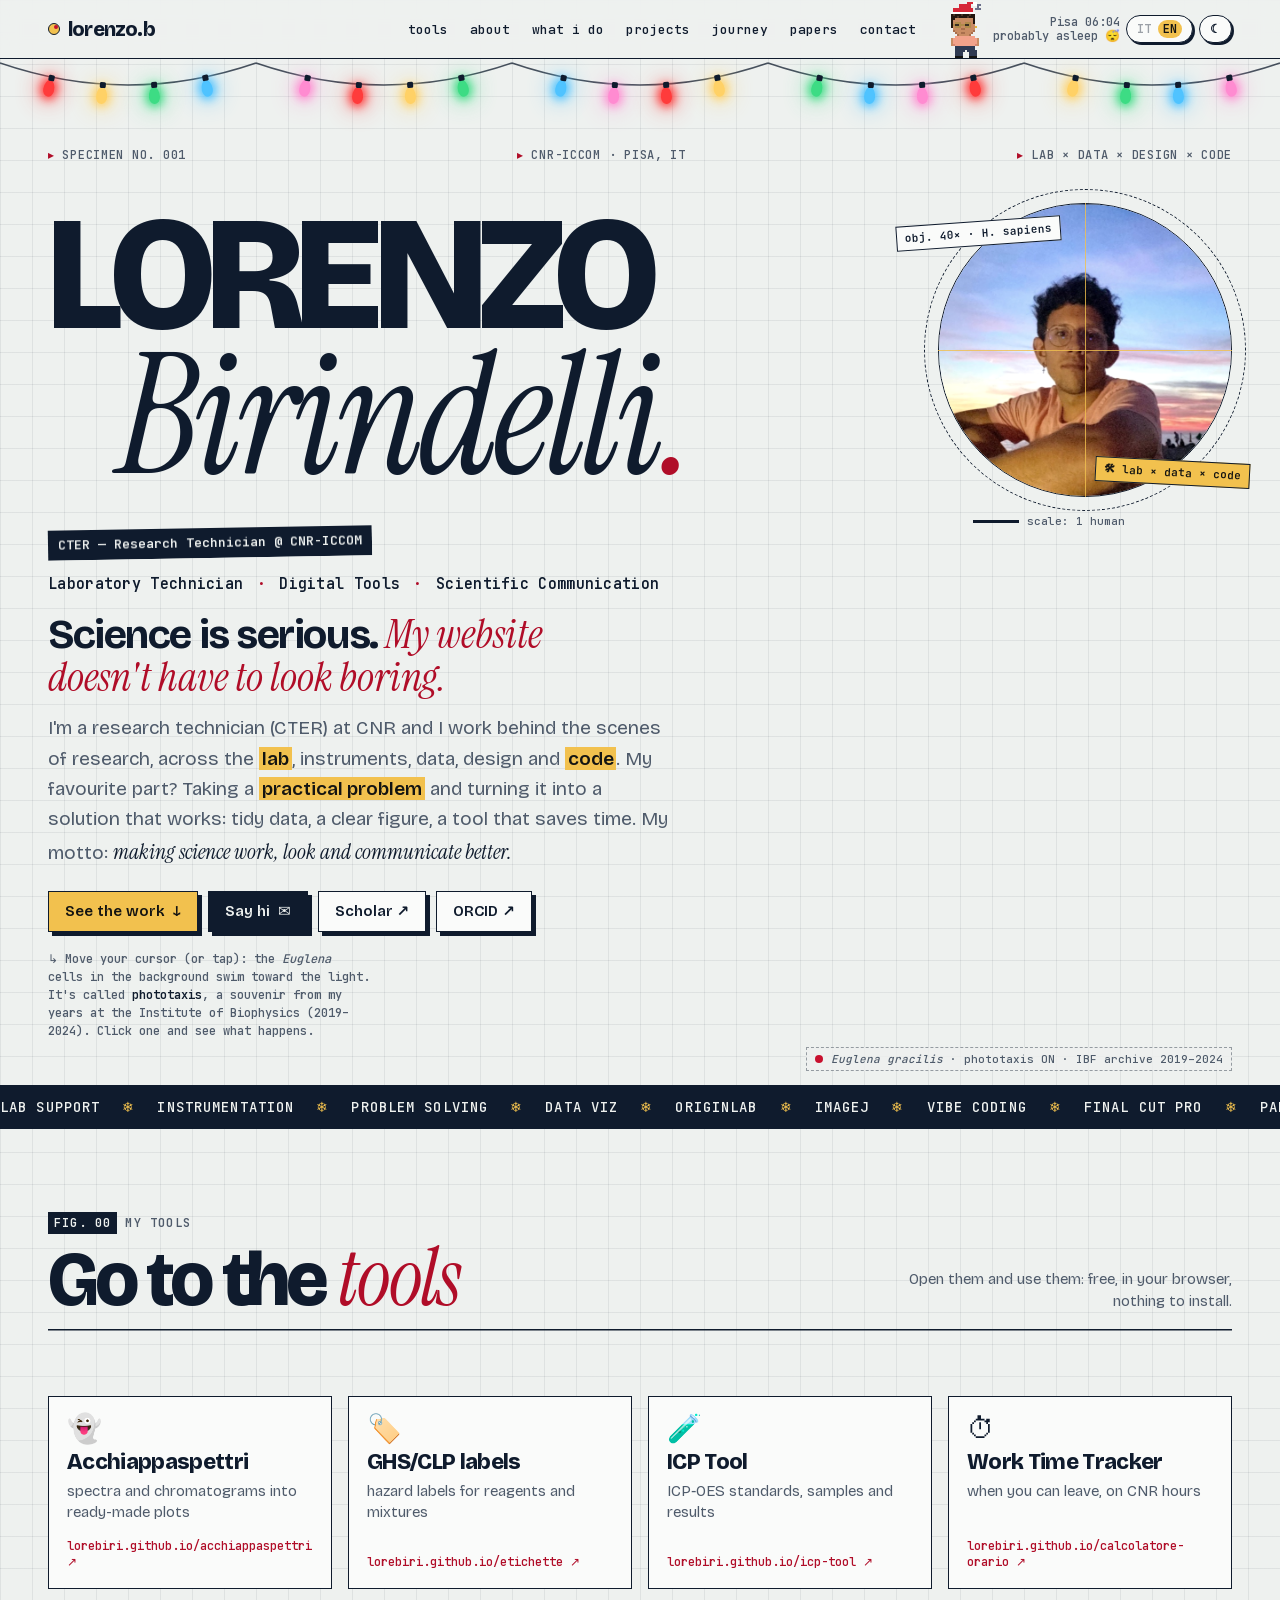
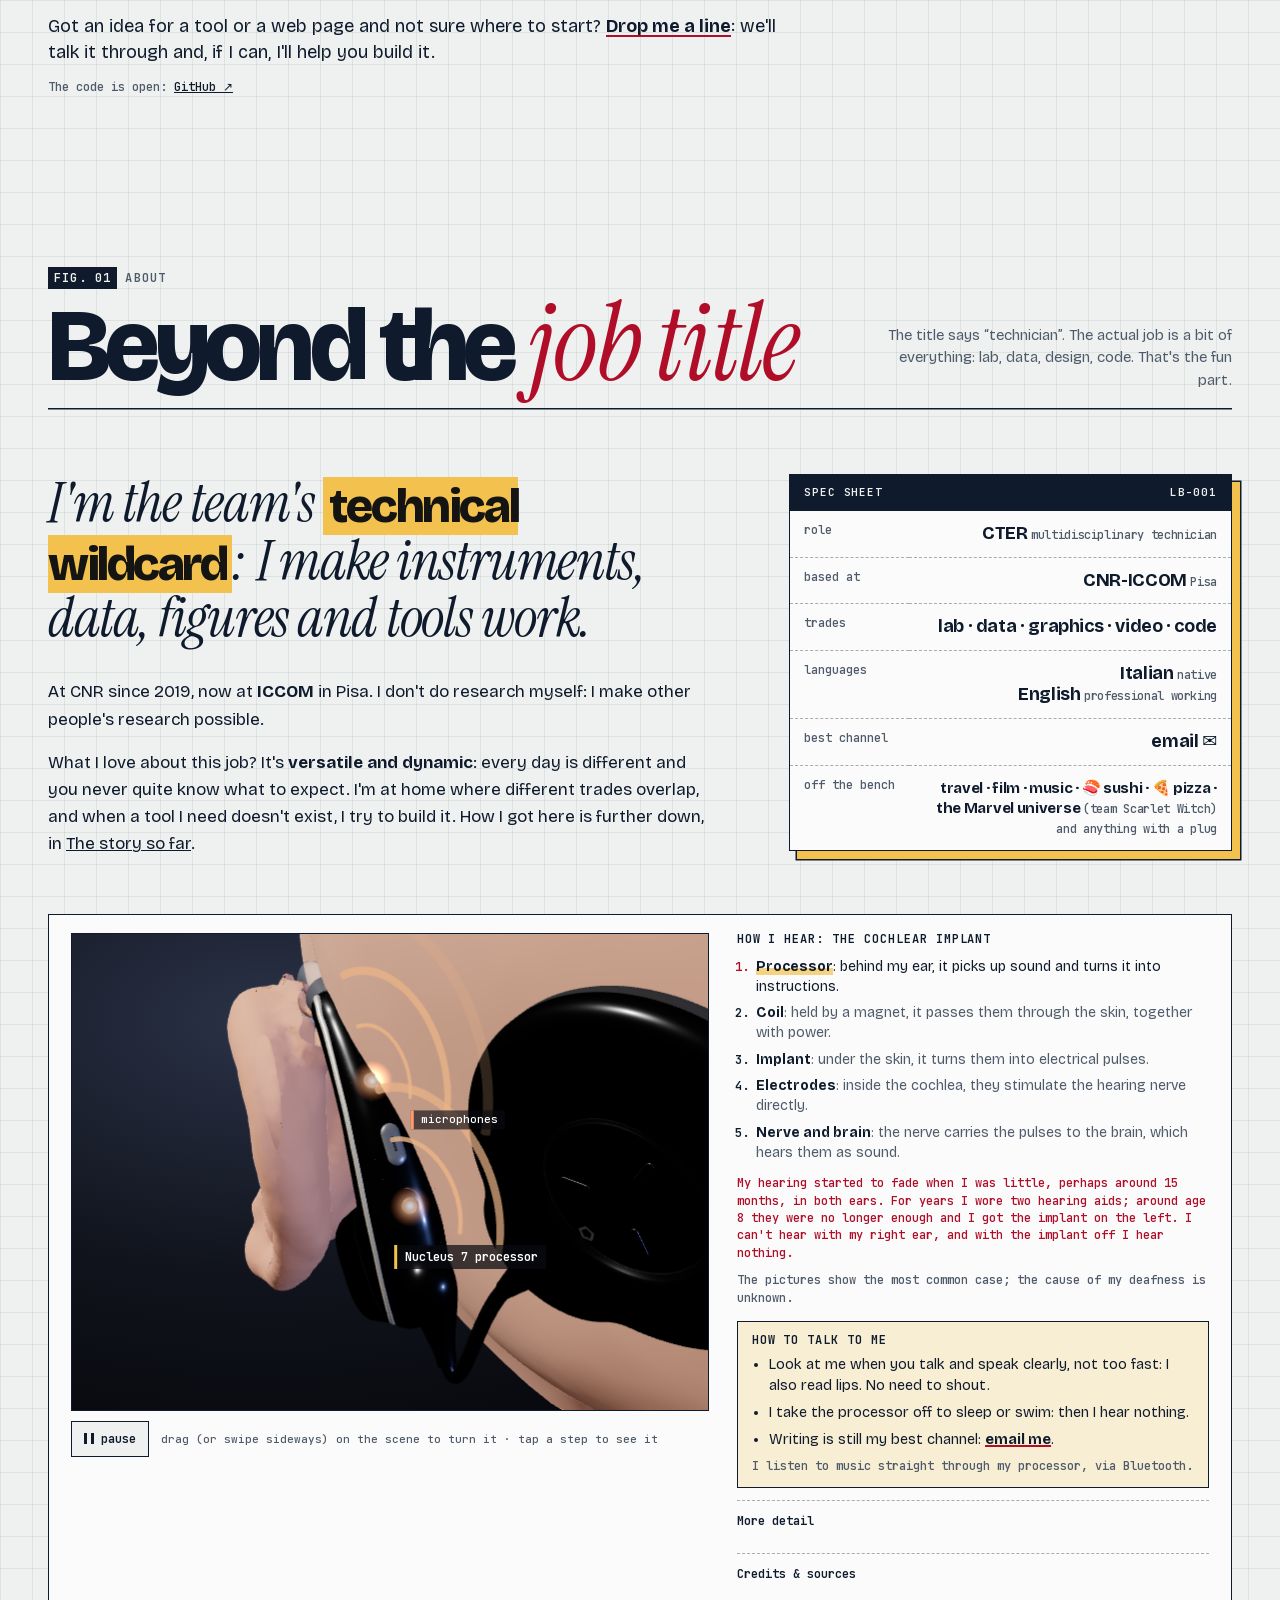
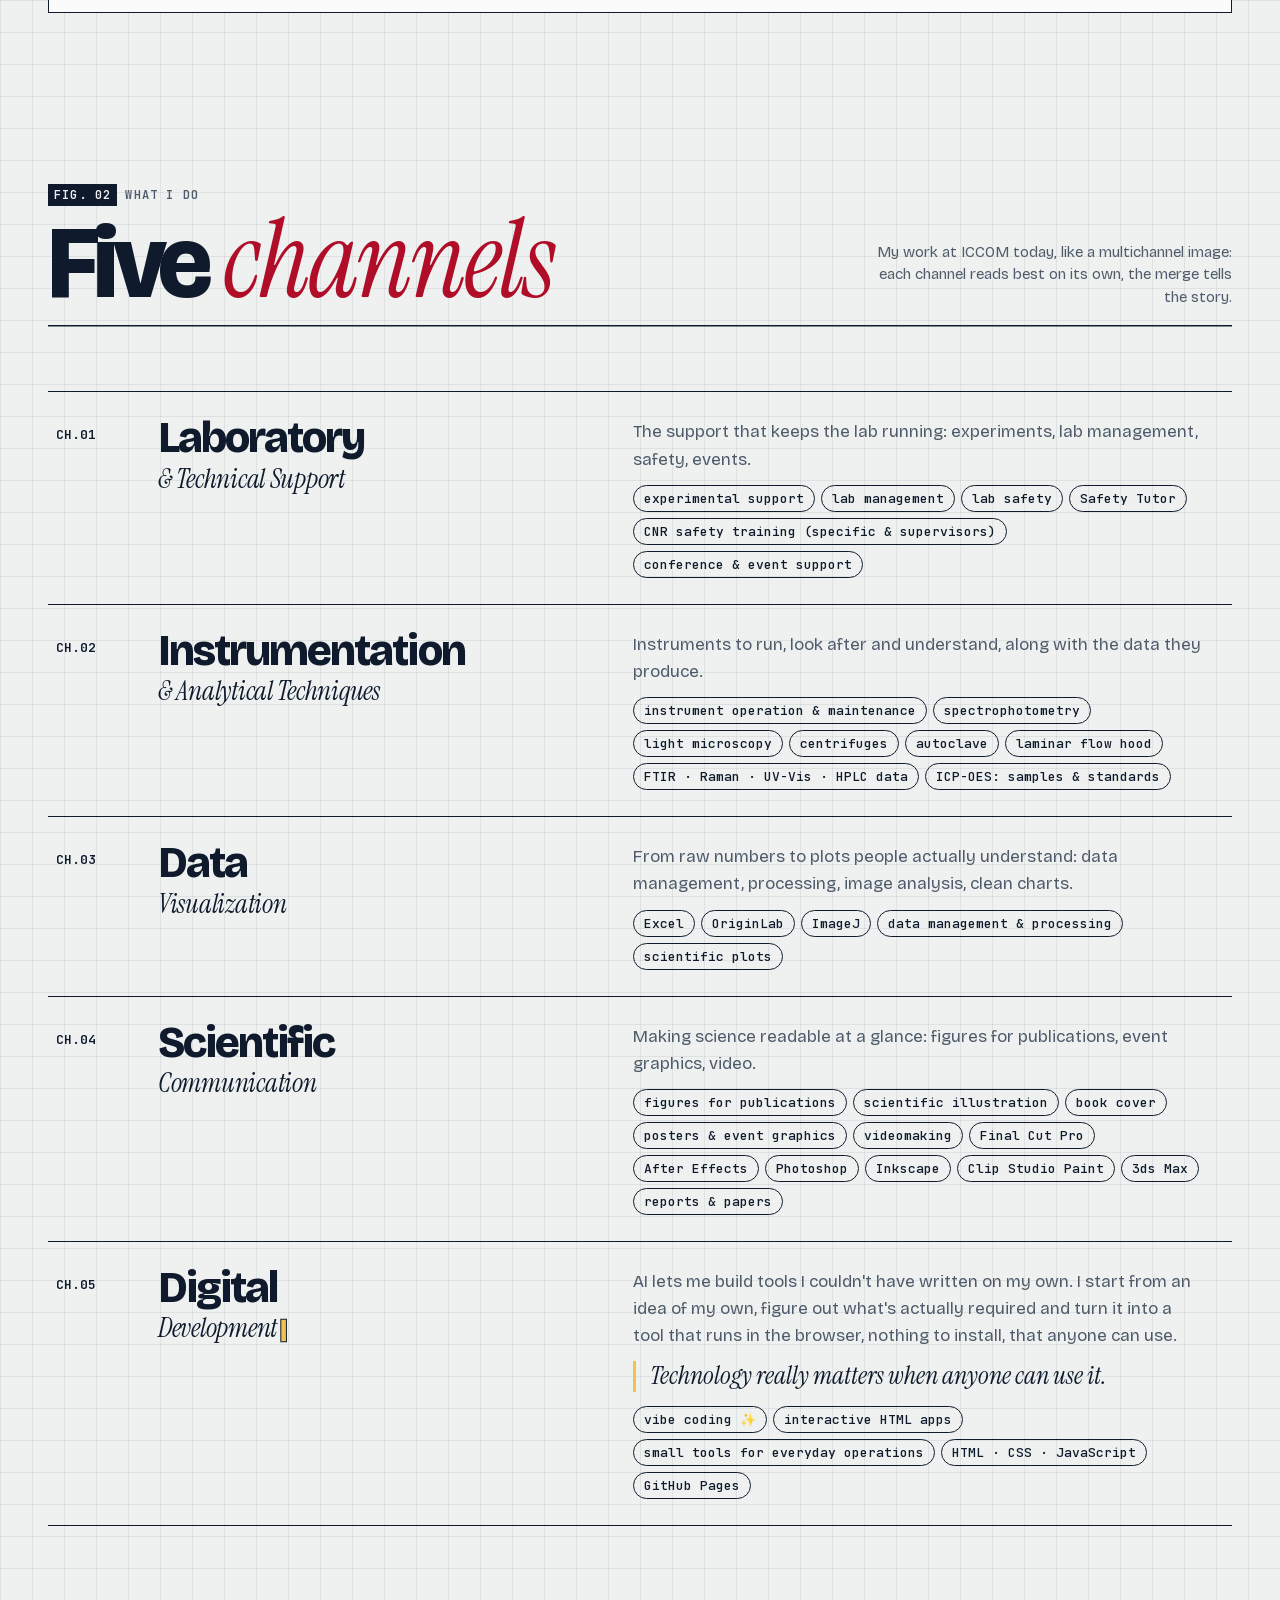
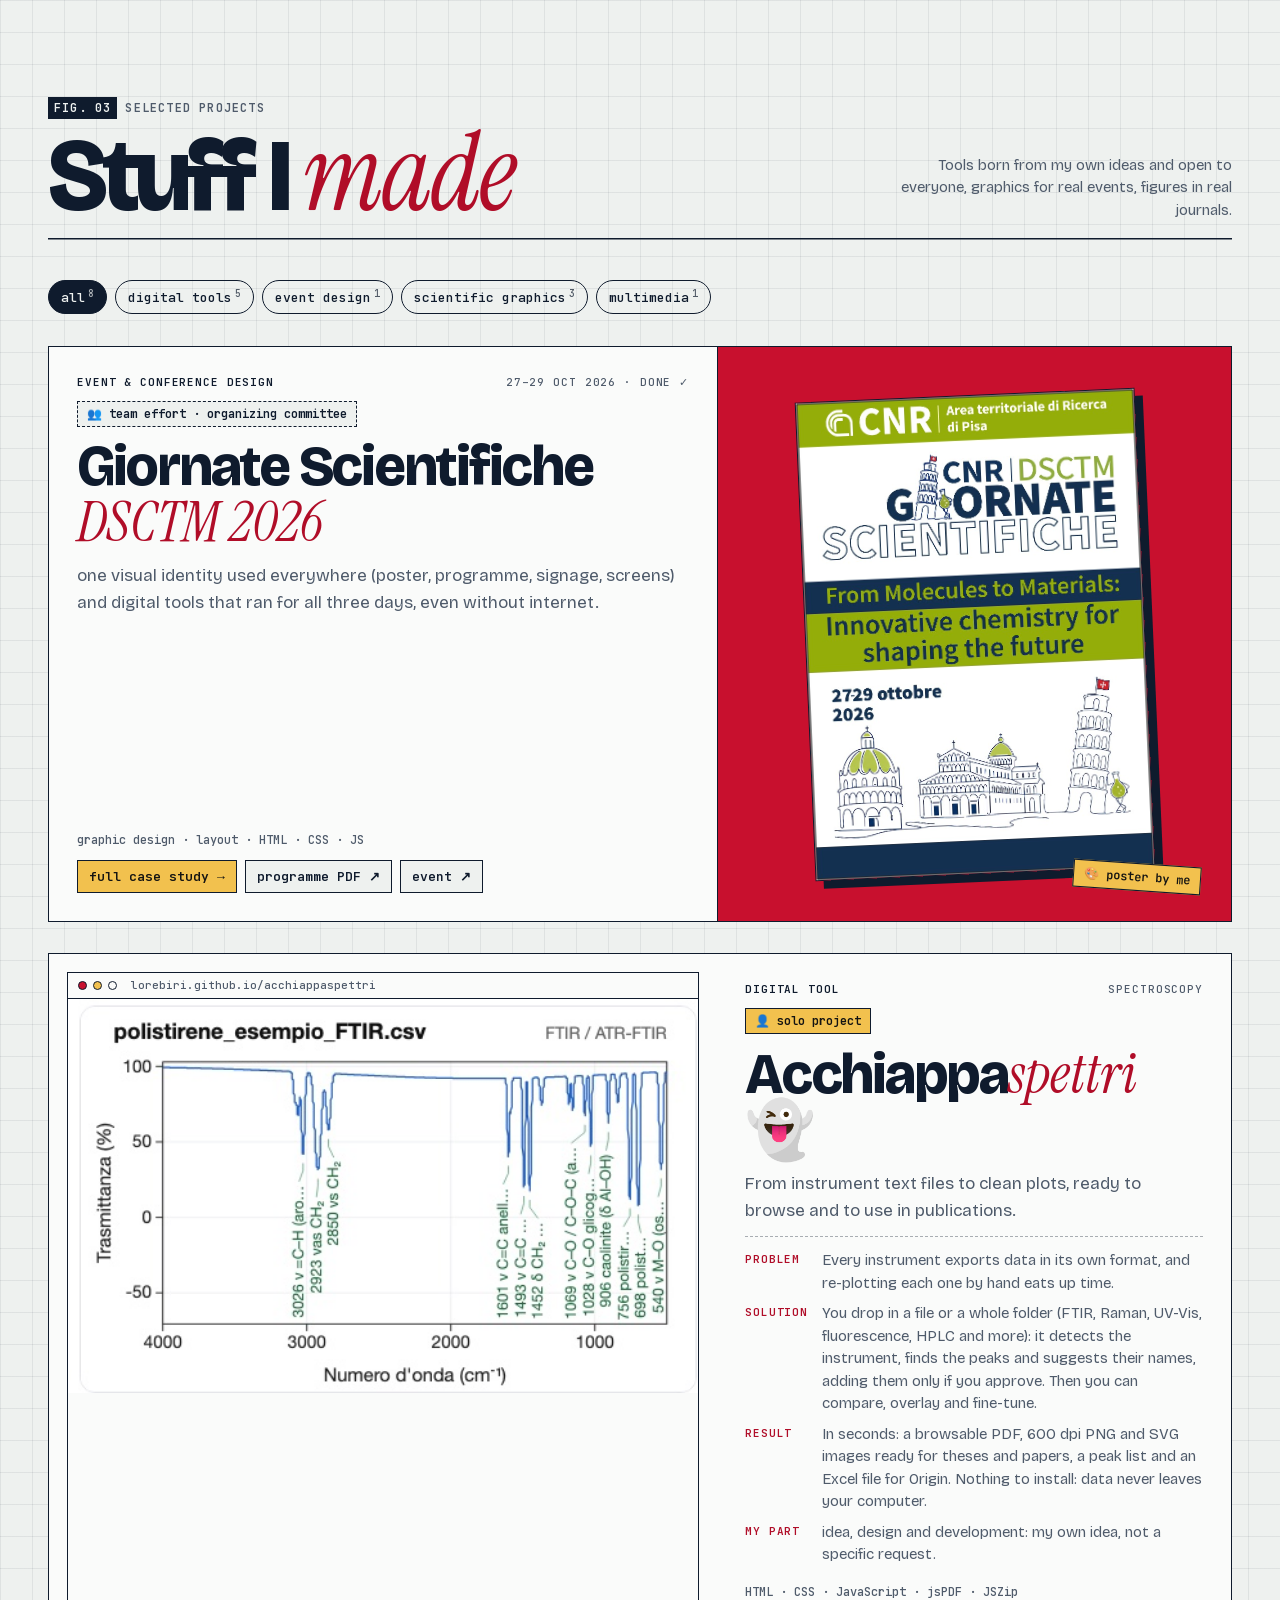
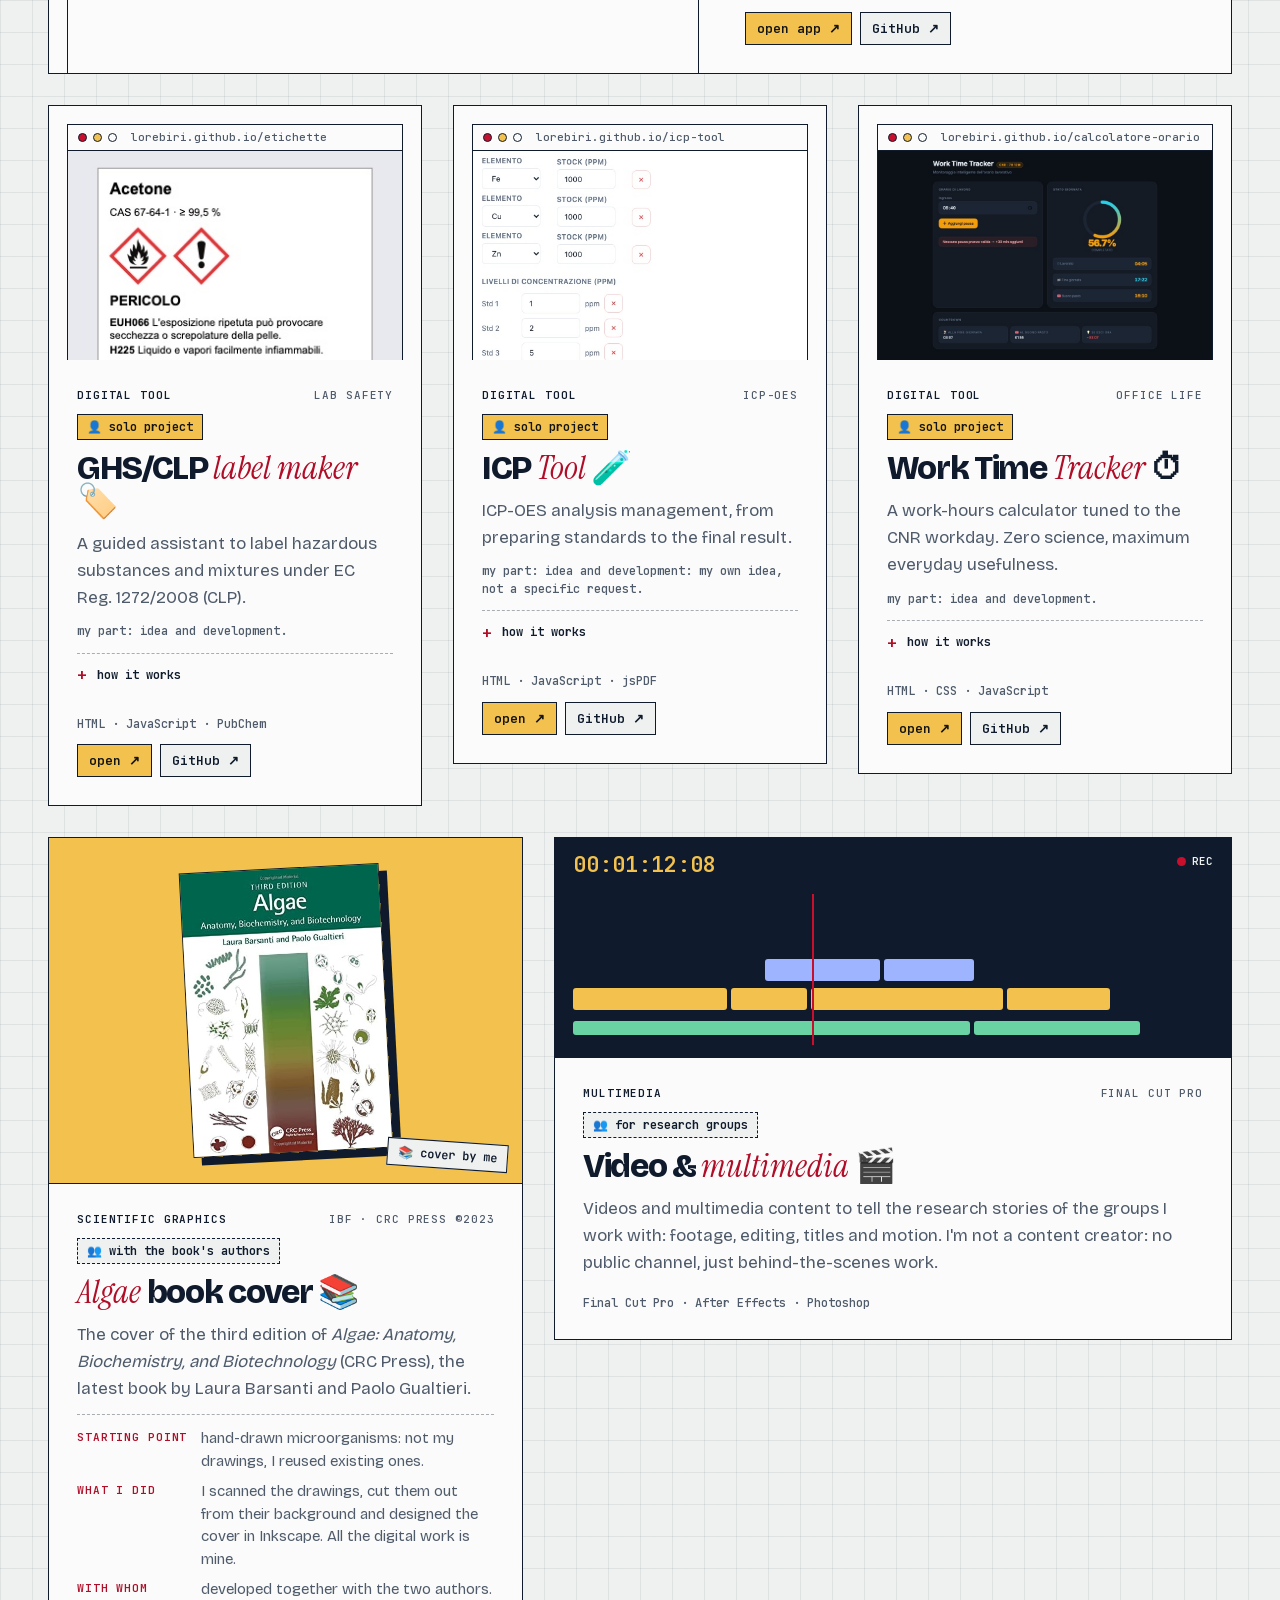
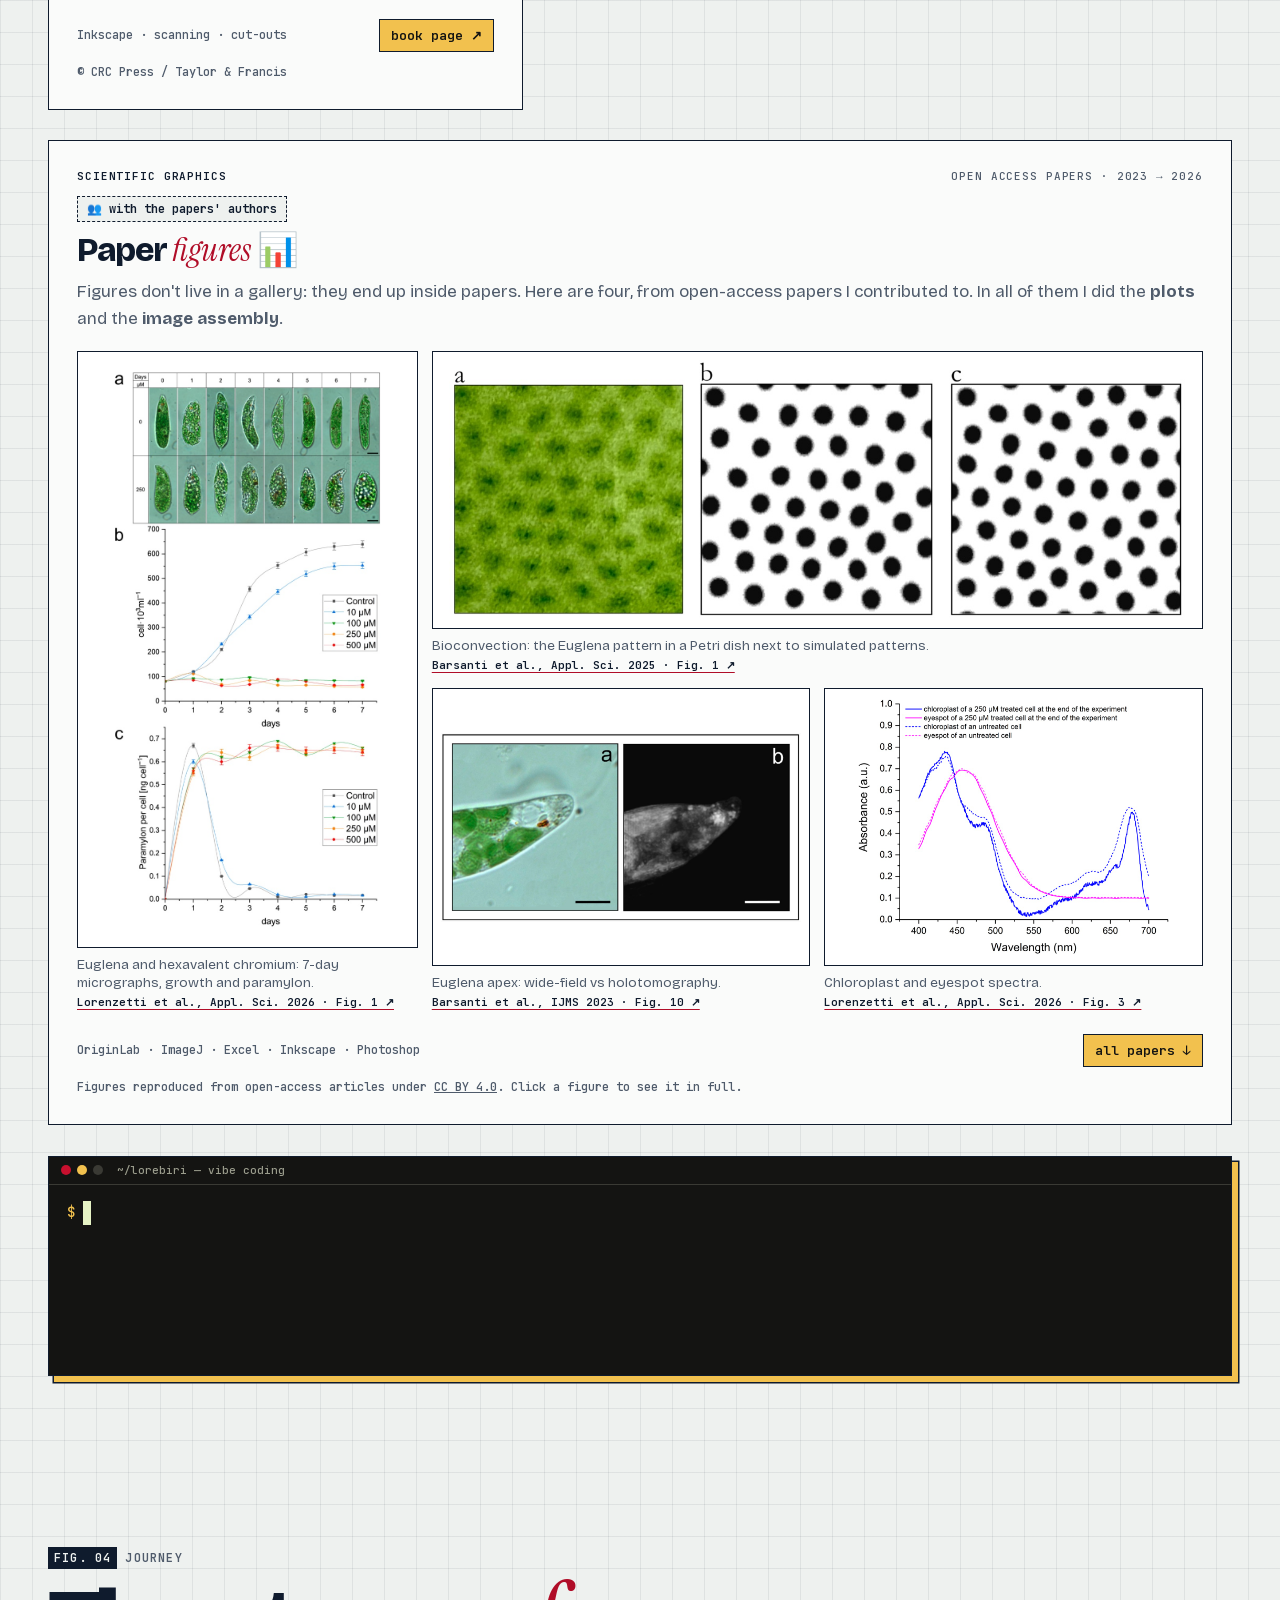
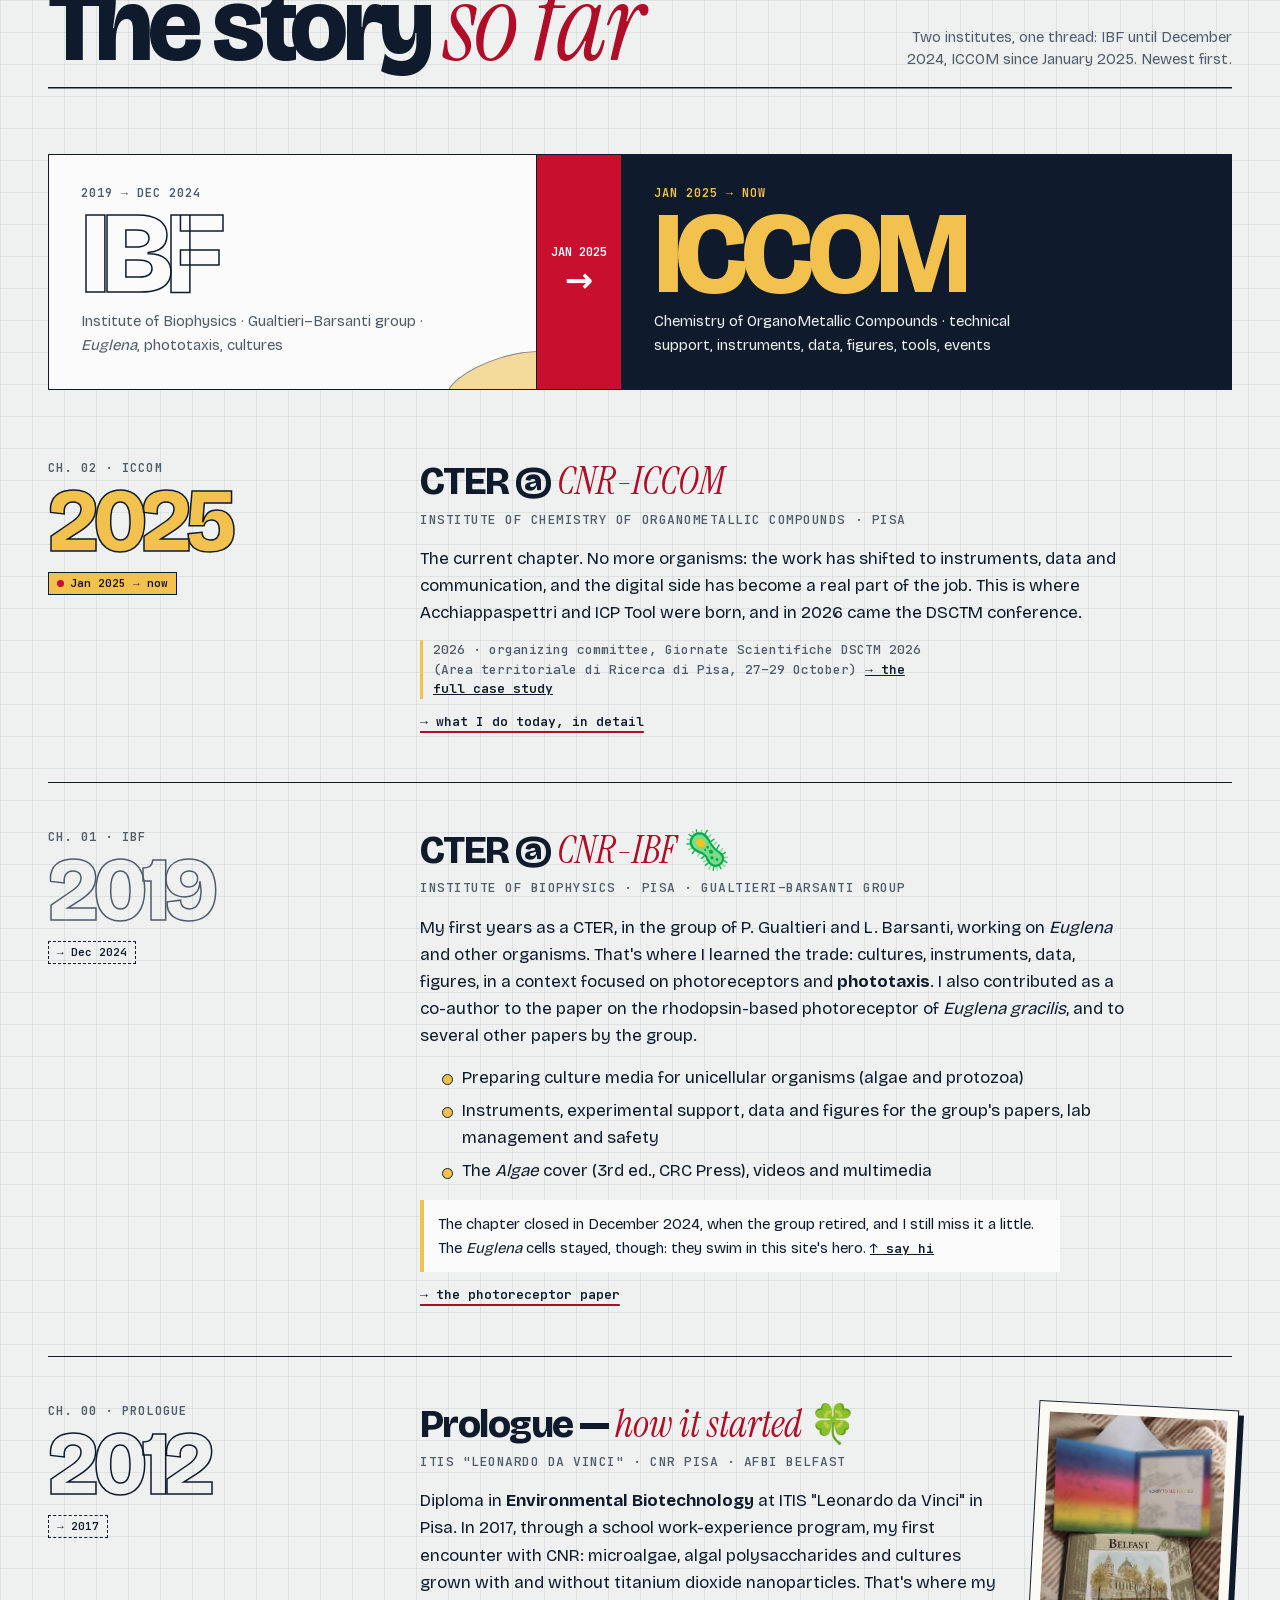
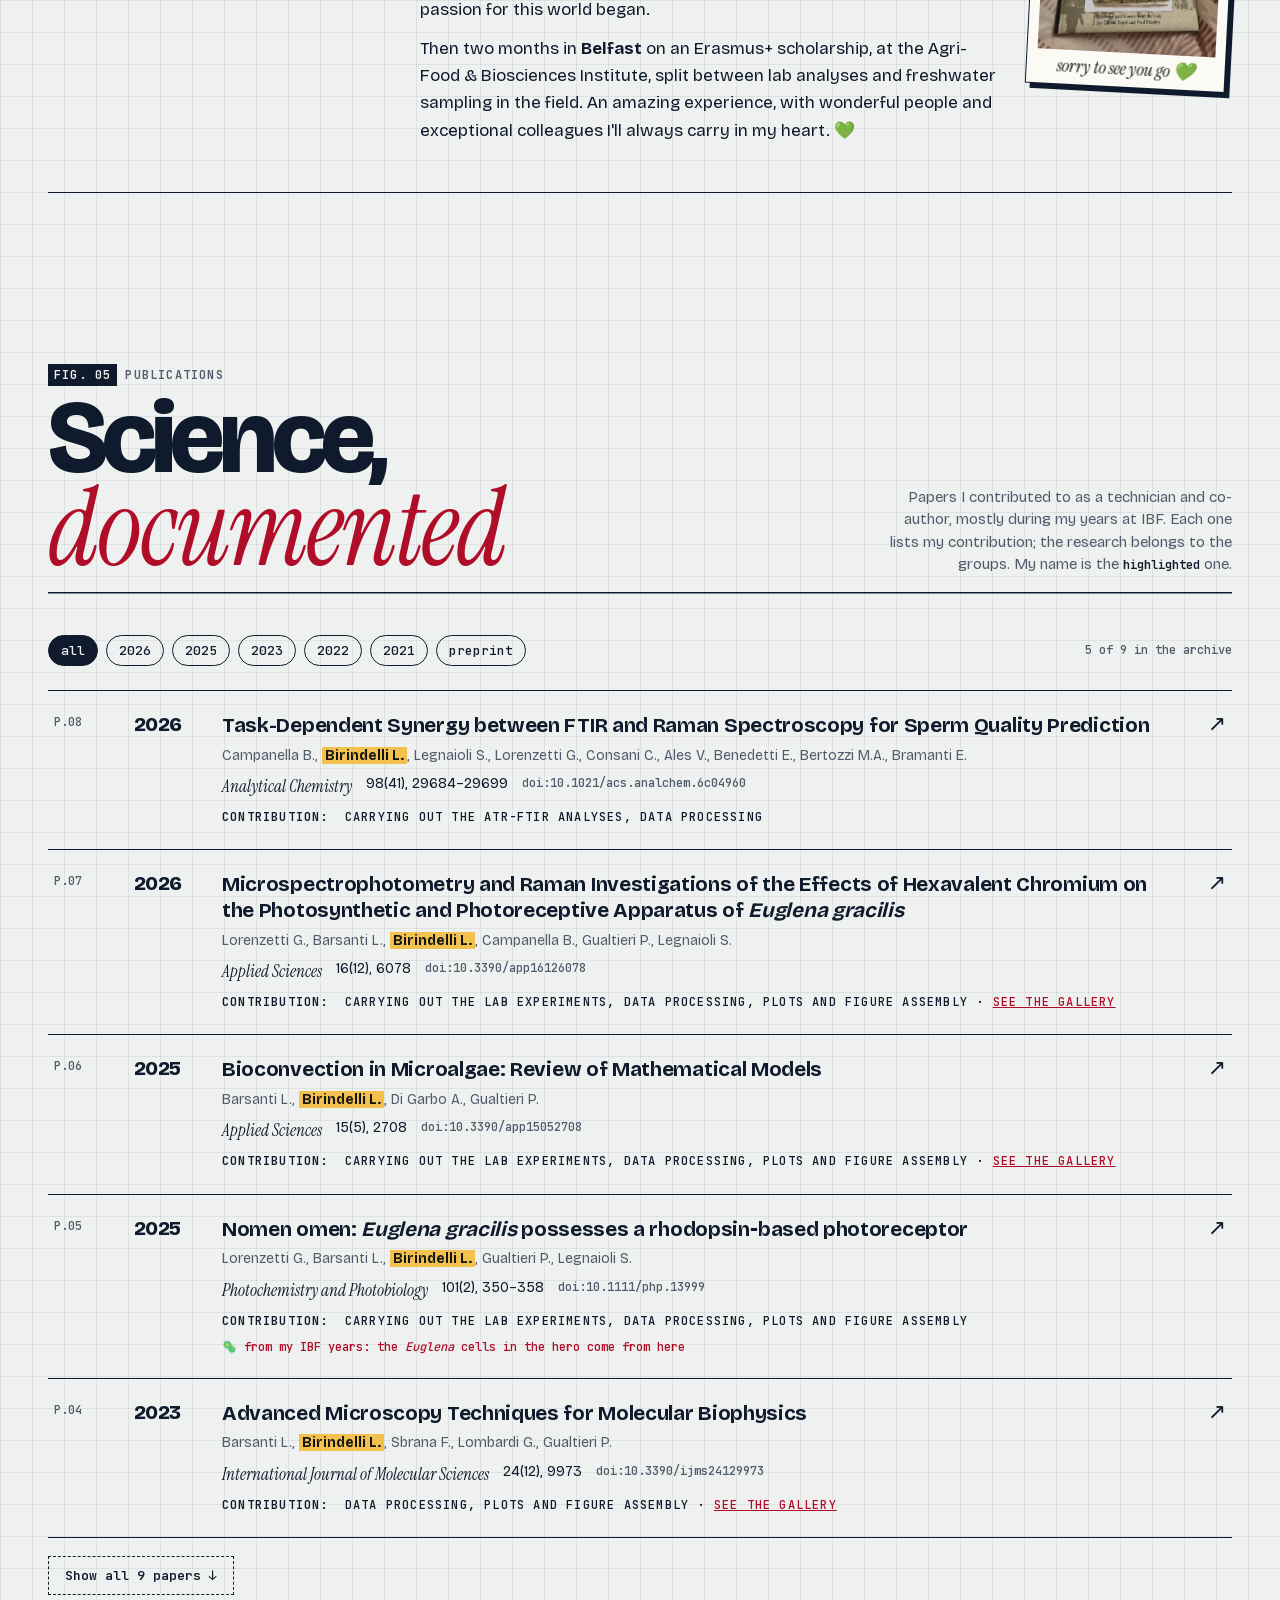
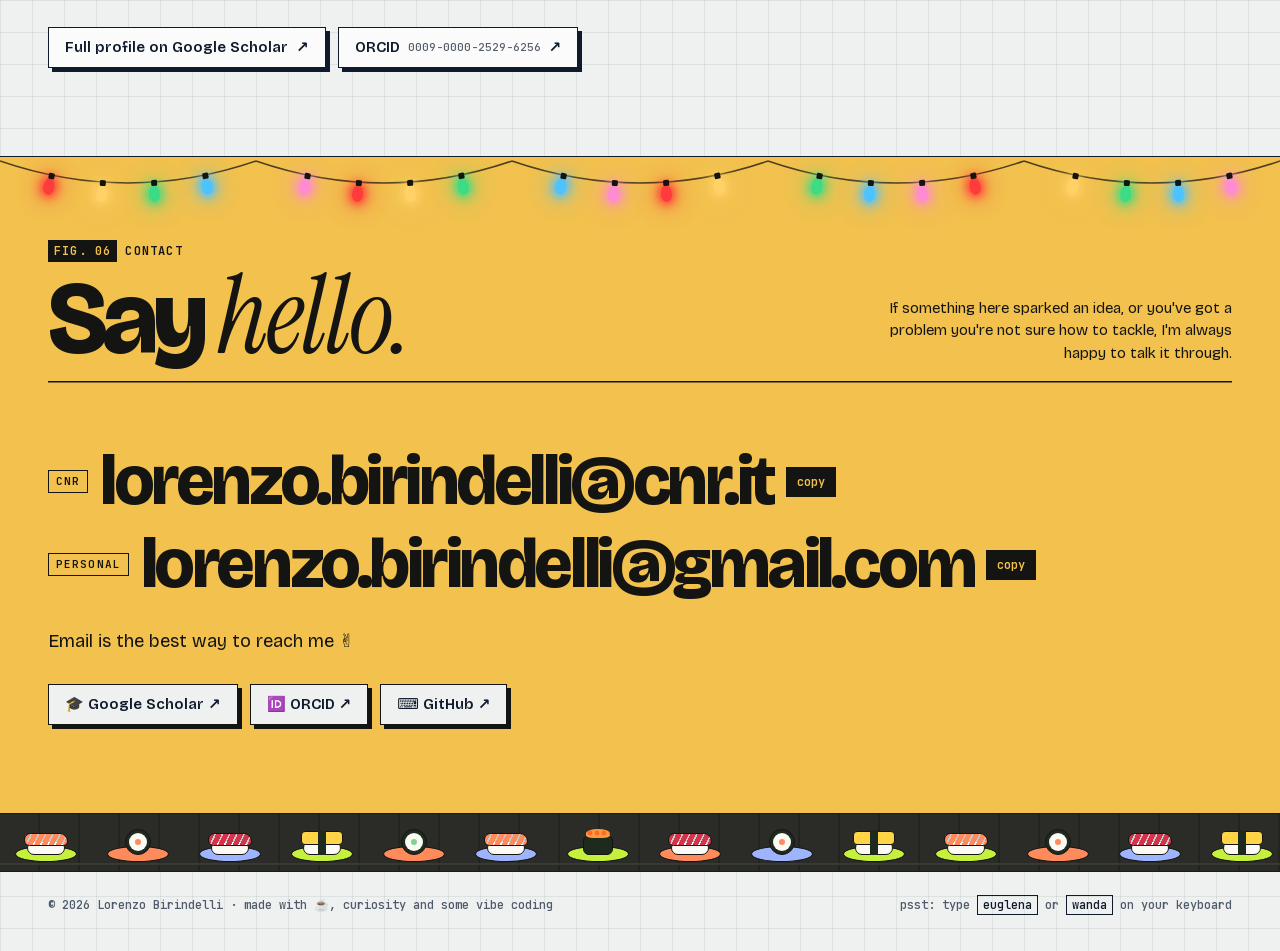
==== commit 06046638: "Impianto 3D: strati pelle→impianto→osso corretti, three.js caricato solo vicino alla sezione, etiche" ====
--- a/index.html
+++ b/index.html
@@ -201,7 +201,7 @@
         <div class="ci3d">
           <div class="ci3d-stage">
             <img class="ci3d-poster" src="img/orecchio-ci.svg" width="1500" height="1500" loading="lazy" alt="Impianto cocleare: processore dietro l'orecchio, bobina e impianto sotto la pelle, elettrodi nella coclea, nervo acustico" data-alt-en="Cochlear implant: processor behind the ear, coil and implant under the skin, electrodes in the cochlea, hearing nerve">
-            <span class="ci3d-lab" data-n="f0"><span data-it>Oggi: il mio processore, dietro l'orecchio sinistro</span><span data-en>Today: my sound processor, behind my left ear</span></span><span class="ci3d-lab" data-n="f1"><span data-it>Da piccolissimo sentivo, forse fino a circa 15 mesi</span><span data-en>As a baby I could hear, perhaps until about 15 months</span></span><span class="ci3d-lab" data-n="f2"><span data-it>Poi l'udito cala in entrambe le orecchie: porto due apparecchi acustici</span><span data-en>Then my hearing fades in both ears: I wear two hearing aids</span></span><span class="ci3d-lab" data-n="f3"><span data-it>Verso gli 8 anni: impianto a sinistra; a destra non sento</span><span data-en>Around age 8: implant on the left; I can't hear on the right</span></span><span class="ci3d-lab" data-n="o12"><span data-it>Testa vista da dietro · in azzurro l'orecchio interno · in giallo il nervo acustico</span><span data-en>Head seen from behind · inner ear in blue · hearing nerve in yellow</span></span><span class="ci3d-lab" data-n="o3"><span data-it>Orecchio interno sinistro, da vicino · in grigio gli elettrodi</span><span data-en>Left inner ear, close up · electrodes in grey</span></span><span class="ci3d-lab" data-n="1"><span data-it>Processore Nucleus 7</span><span data-en>Nucleus 7 processor</span></span><span class="ci3d-lab" data-n="2"><span data-it>Bobina</span><span data-en>Coil</span></span><span class="ci3d-lab" data-n="3"><span data-it>Impianto interno (sotto la bobina)</span><span data-en>Internal implant (under the coil)</span></span><span class="ci3d-lab" data-n="m1"><span data-it>microfoni</span><span data-en>microphones</span></span><span class="ci3d-lab" data-n="m2"><span data-it>elaborazione</span><span data-en>processing</span></span><span class="ci3d-lab" data-n="m3"><span data-it>cavo</span><span data-en>cable</span></span><span class="ci3d-lab" data-n="m4"><span data-it>via radio, attraverso la pelle</span><span data-en>by radio, through the skin</span></span><span class="ci3d-lab" data-n="sk"><span data-it>pelle</span><span data-en>skin</span></span><span class="ci3d-lab" data-n="bo"><span data-it>osso</span><span data-en>bone</span></span><span class="ci3d-lab" data-n="4"><span data-it>Coclea ed elettrodi</span><span data-en>Cochlea and electrodes</span></span><span class="ci3d-lab" data-n="5"><span data-it>Corteccia uditiva</span><span data-en>Auditory cortex</span></span>
+            <span class="ci3d-lab" aria-hidden="true" data-n="f0"><span data-it>Oggi: il mio processore, dietro l'orecchio sinistro</span><span data-en>Today: my sound processor, behind my left ear</span></span><span class="ci3d-lab" aria-hidden="true" data-n="f1"><span data-it>Da piccolissimo sentivo, forse fino a circa 15 mesi</span><span data-en>As a baby I could hear, perhaps until about 15 months</span></span><span class="ci3d-lab" aria-hidden="true" data-n="f2"><span data-it>Poi l'udito cala in entrambe le orecchie: porto due apparecchi acustici</span><span data-en>Then my hearing fades in both ears: I wear two hearing aids</span></span><span class="ci3d-lab" aria-hidden="true" data-n="f3"><span data-it>Verso gli 8 anni: impianto a sinistra; a destra non sento</span><span data-en>Around age 8: implant on the left; I can't hear on the right</span></span><span class="ci3d-lab" aria-hidden="true" data-n="o12"><span data-it>Testa vista da dietro · in azzurro l'orecchio interno · in giallo il nervo acustico</span><span data-en>Head seen from behind · inner ear in blue · hearing nerve in yellow</span></span><span class="ci3d-lab" aria-hidden="true" data-n="o3"><span data-it>Orecchio interno sinistro, da vicino · in grigio gli elettrodi</span><span data-en>Left inner ear, close up · electrodes in grey</span></span><span class="ci3d-lab" aria-hidden="true" data-n="1"><span data-it>Processore Nucleus 7</span><span data-en>Nucleus 7 processor</span></span><span class="ci3d-lab" aria-hidden="true" data-n="2"><span data-it>Bobina</span><span data-en>Coil</span></span><span class="ci3d-lab" aria-hidden="true" data-n="3"><span data-it>Impianto interno (sotto la bobina)</span><span data-en>Internal implant (under the coil)</span></span><span class="ci3d-lab" aria-hidden="true" data-n="m1"><span data-it>microfoni</span><span data-en>microphones</span></span><span class="ci3d-lab" aria-hidden="true" data-n="m2"><span data-it>elaborazione</span><span data-en>processing</span></span><span class="ci3d-lab" aria-hidden="true" data-n="m3"><span data-it>cavo</span><span data-en>cable</span></span><span class="ci3d-lab" aria-hidden="true" data-n="m4"><span data-it>via radio, attraverso la pelle</span><span data-en>by radio, through the skin</span></span><span class="ci3d-lab" aria-hidden="true" data-n="sk"><span data-it>pelle</span><span data-en>skin</span></span><span class="ci3d-lab" aria-hidden="true" data-n="bo"><span data-it>osso</span><span data-en>bone</span></span><span class="ci3d-lab" aria-hidden="true" data-n="4"><span data-it>Coclea ed elettrodi</span><span data-en>Cochlea and electrodes</span></span><span class="ci3d-lab" aria-hidden="true" data-n="5"><span data-it>Corteccia uditiva</span><span data-en>Auditory cortex</span></span>
           </div>
           <div class="ci3d-bar">
             <button class="ci3d-play" type="button" aria-pressed="false"><span class="ci3d-i" aria-hidden="true"></span><span class="ci3d-t1"><span data-it>pausa</span><span data-en>pause</span></span><span class="ci3d-t2"><span data-it>riproduci</span><span data-en>play</span></span></button>
@@ -912,7 +912,7 @@
 <div class="toast" role="status" aria-live="polite"></div>
 <script src="main.js?v=28" defer></script>
 <script src="lightbox.js?v=3" defer></script>
-<script src="motion.js?v=6" defer></script>
-<script type="module" src="ci3d.js?v=36"></script>
+<script src="motion.js?v=7" defer></script>
+<script type="module" src="ci3d.js?v=38"></script>
 </body>
 </html>
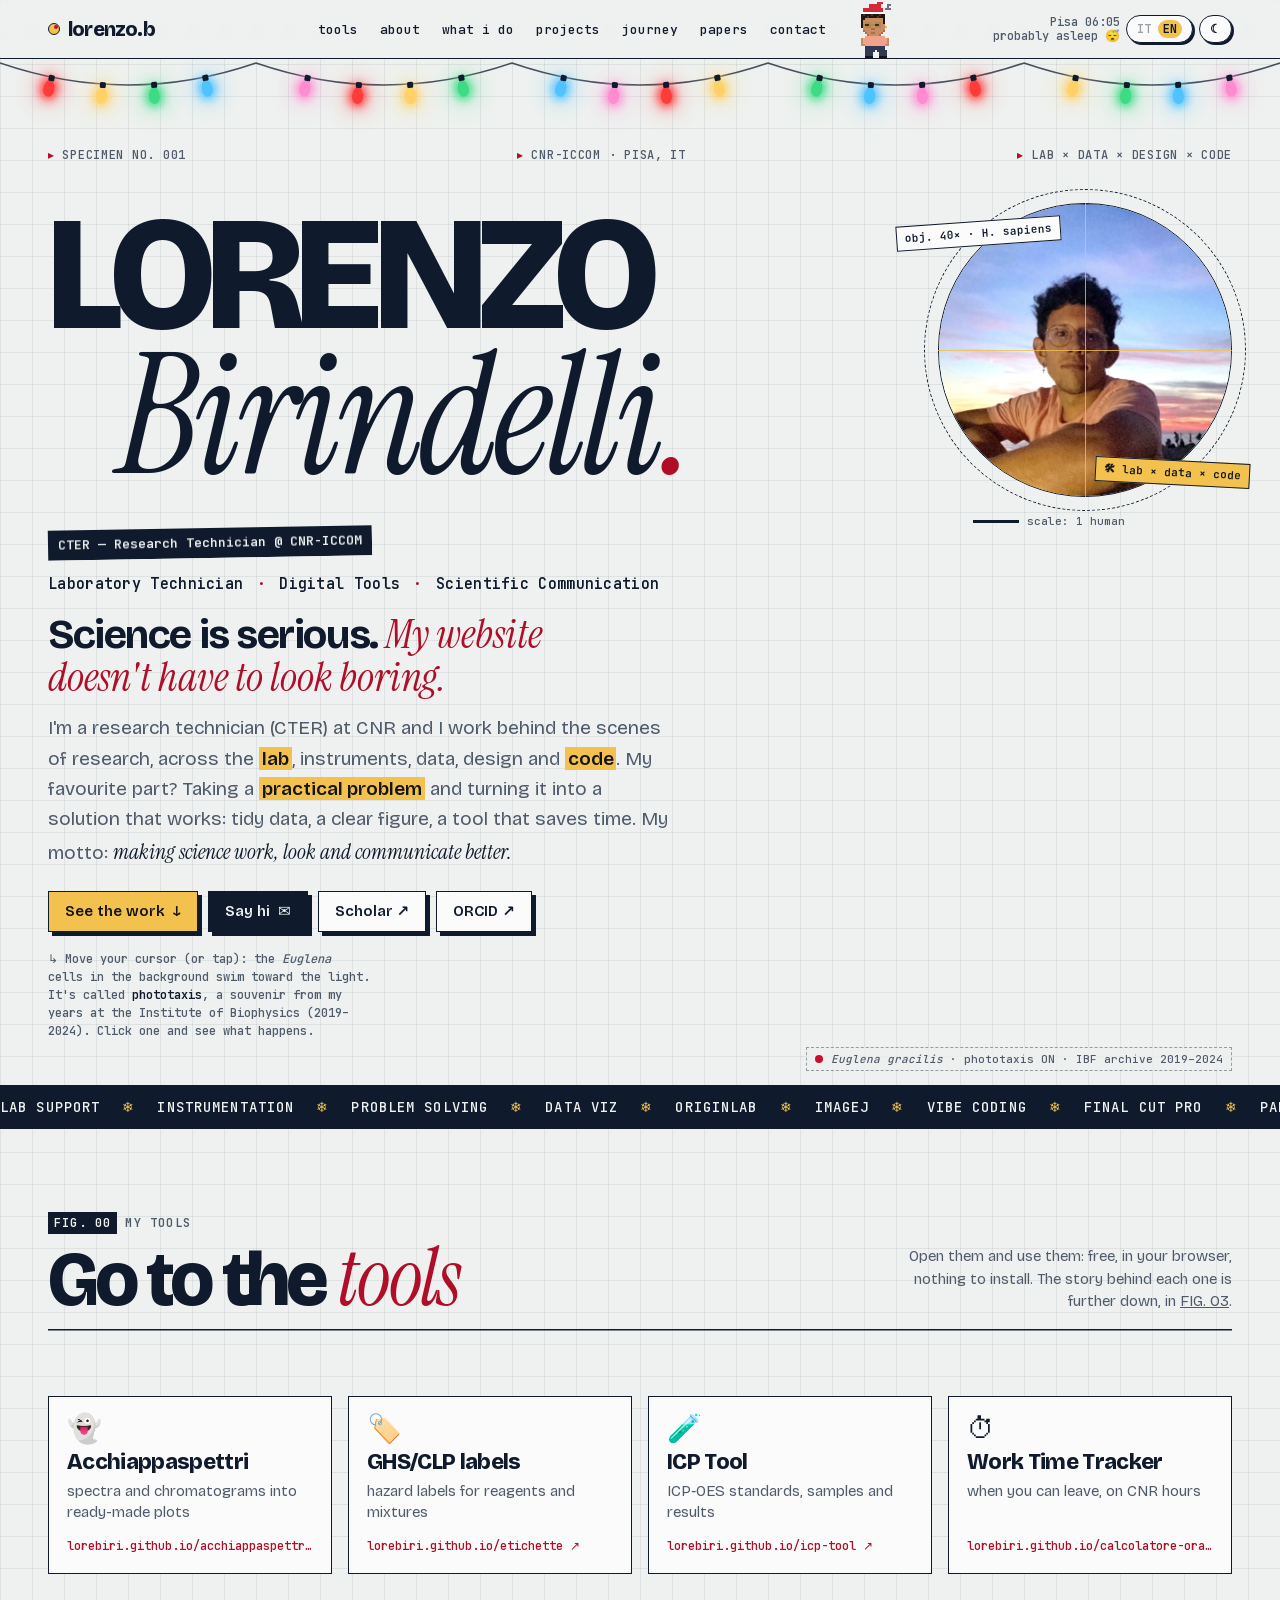
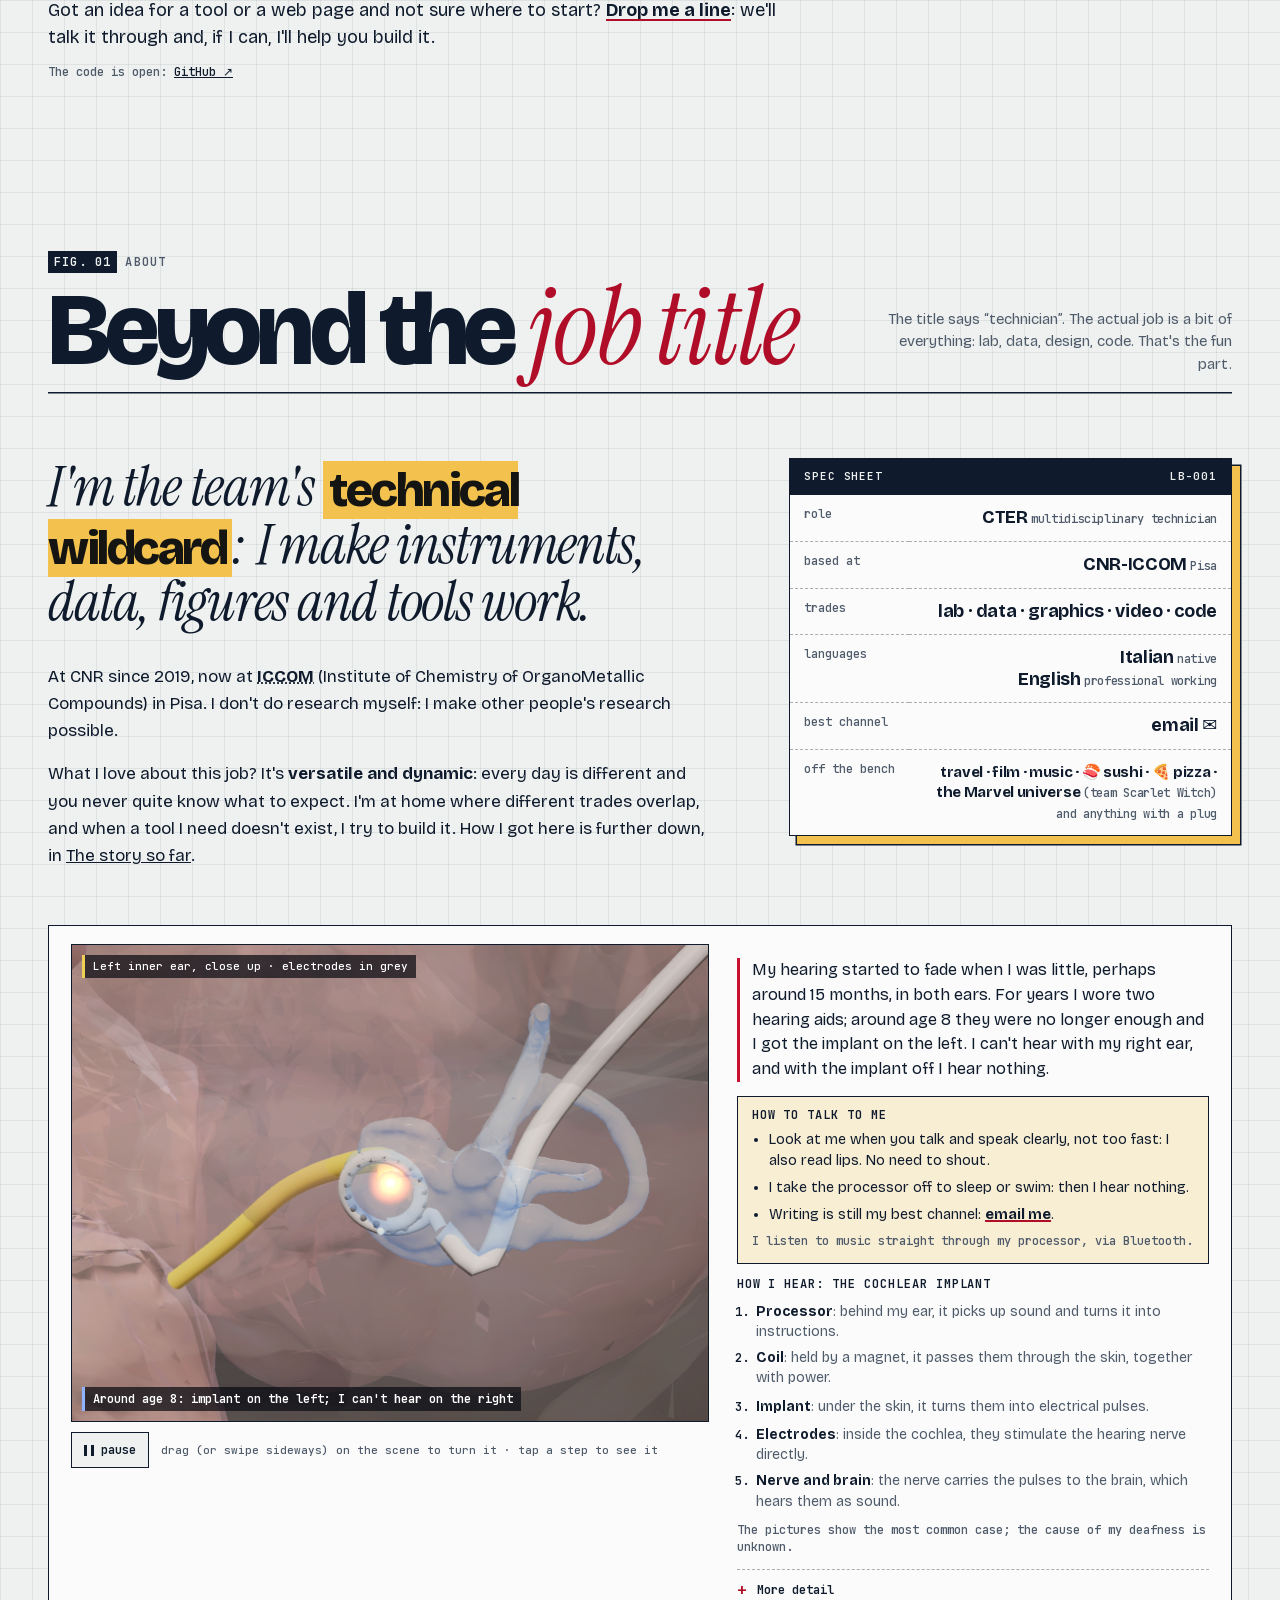
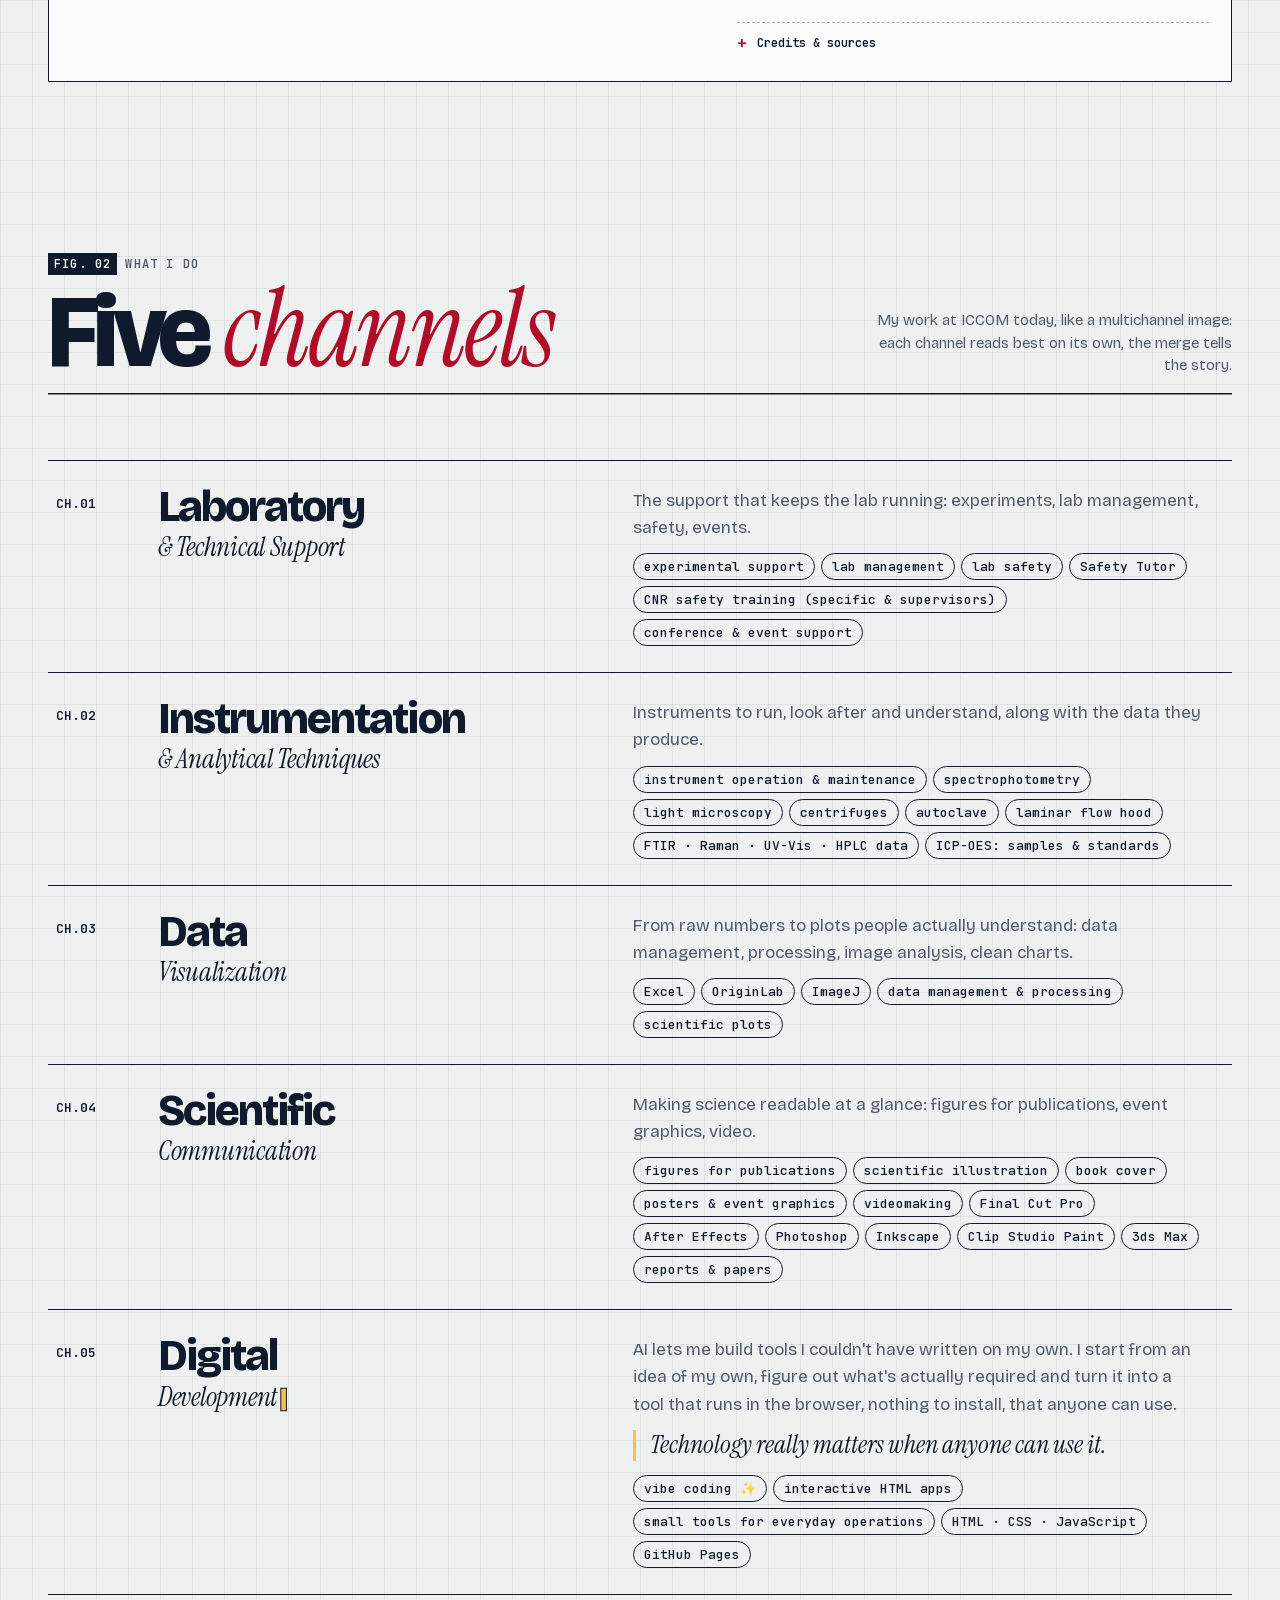
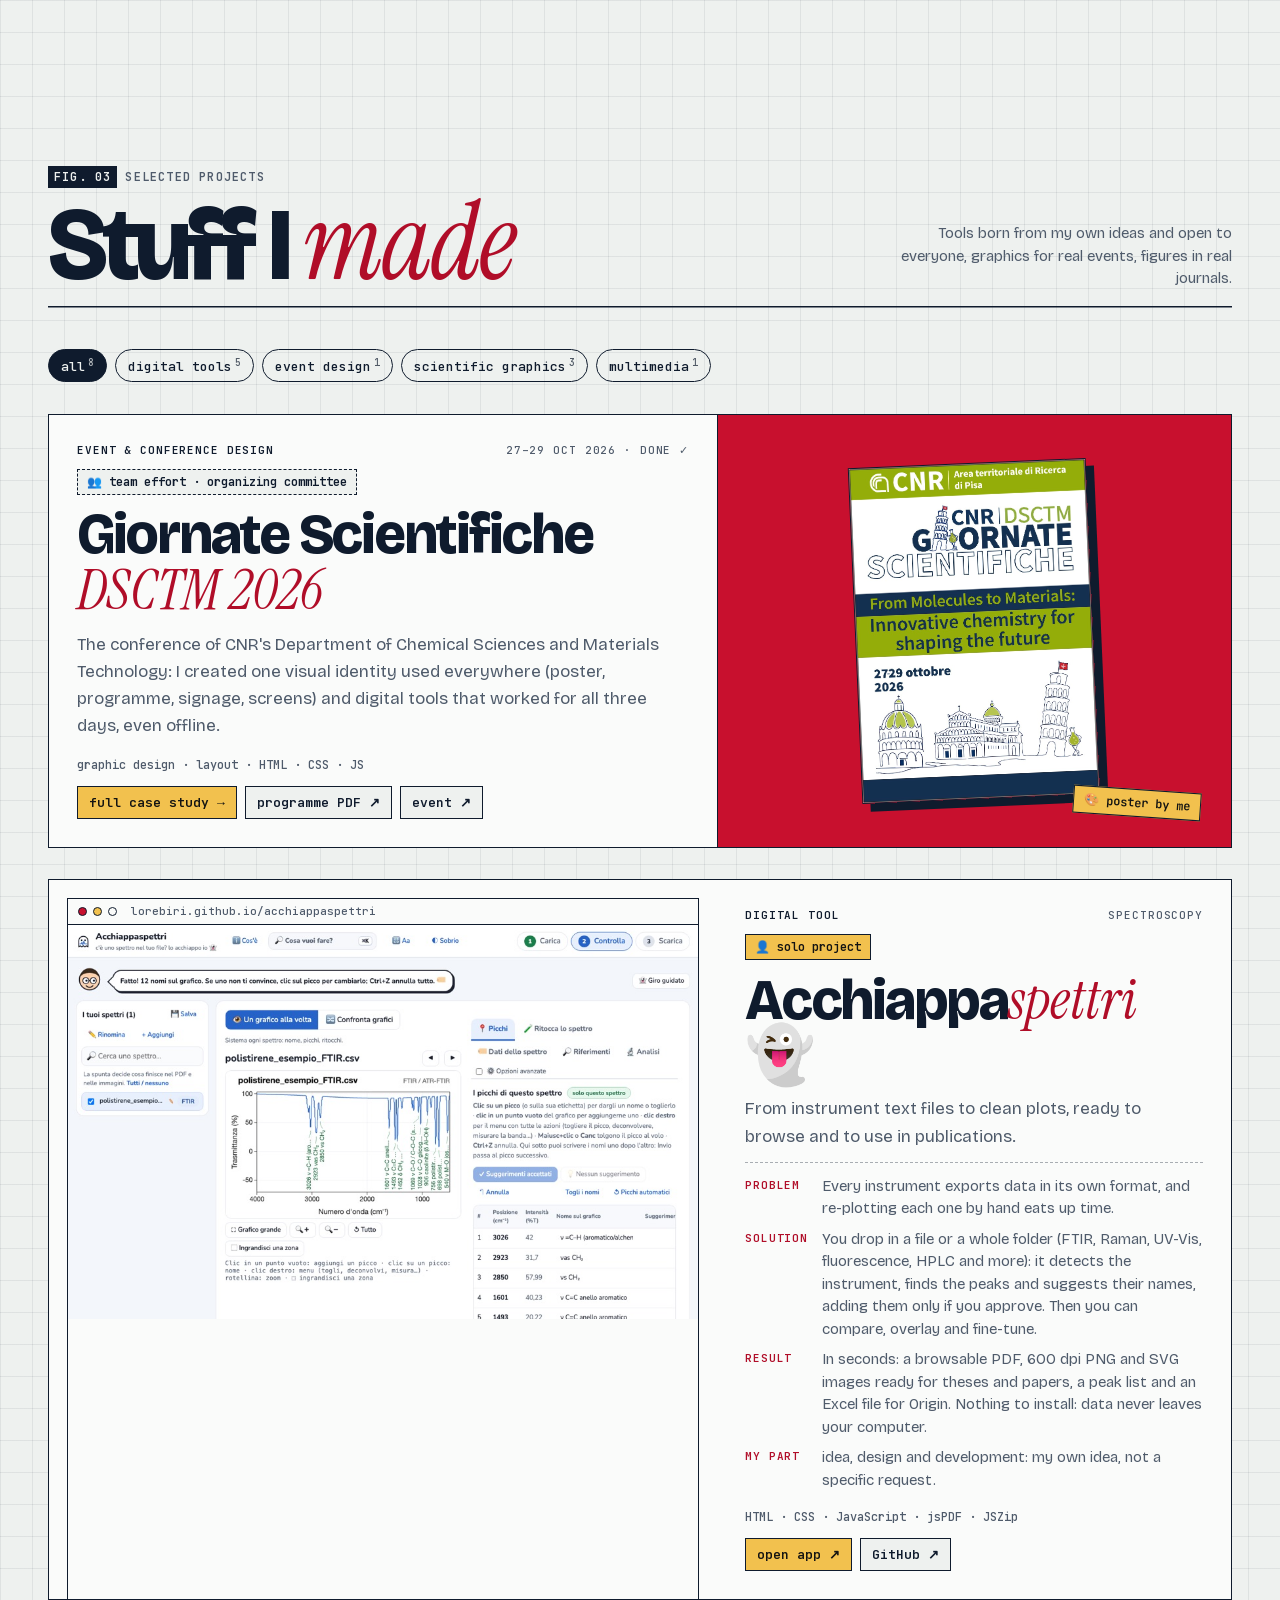
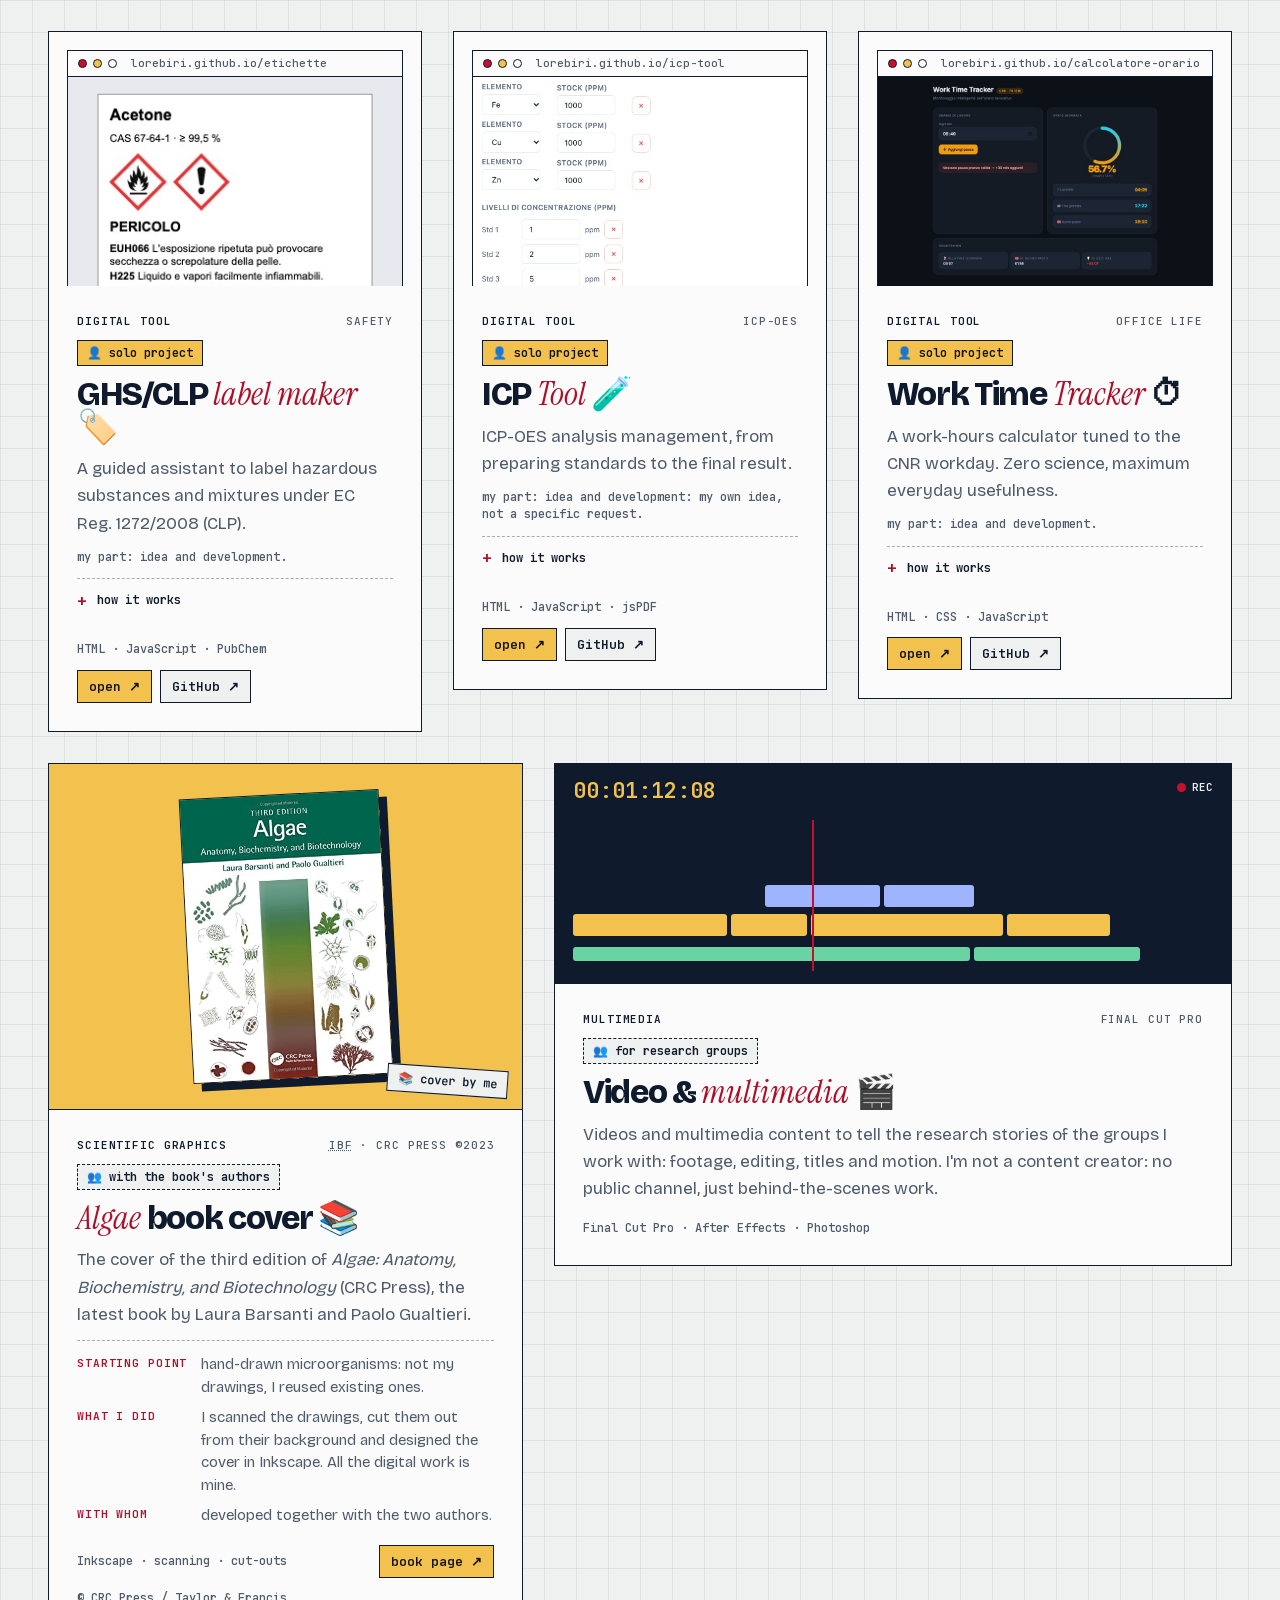
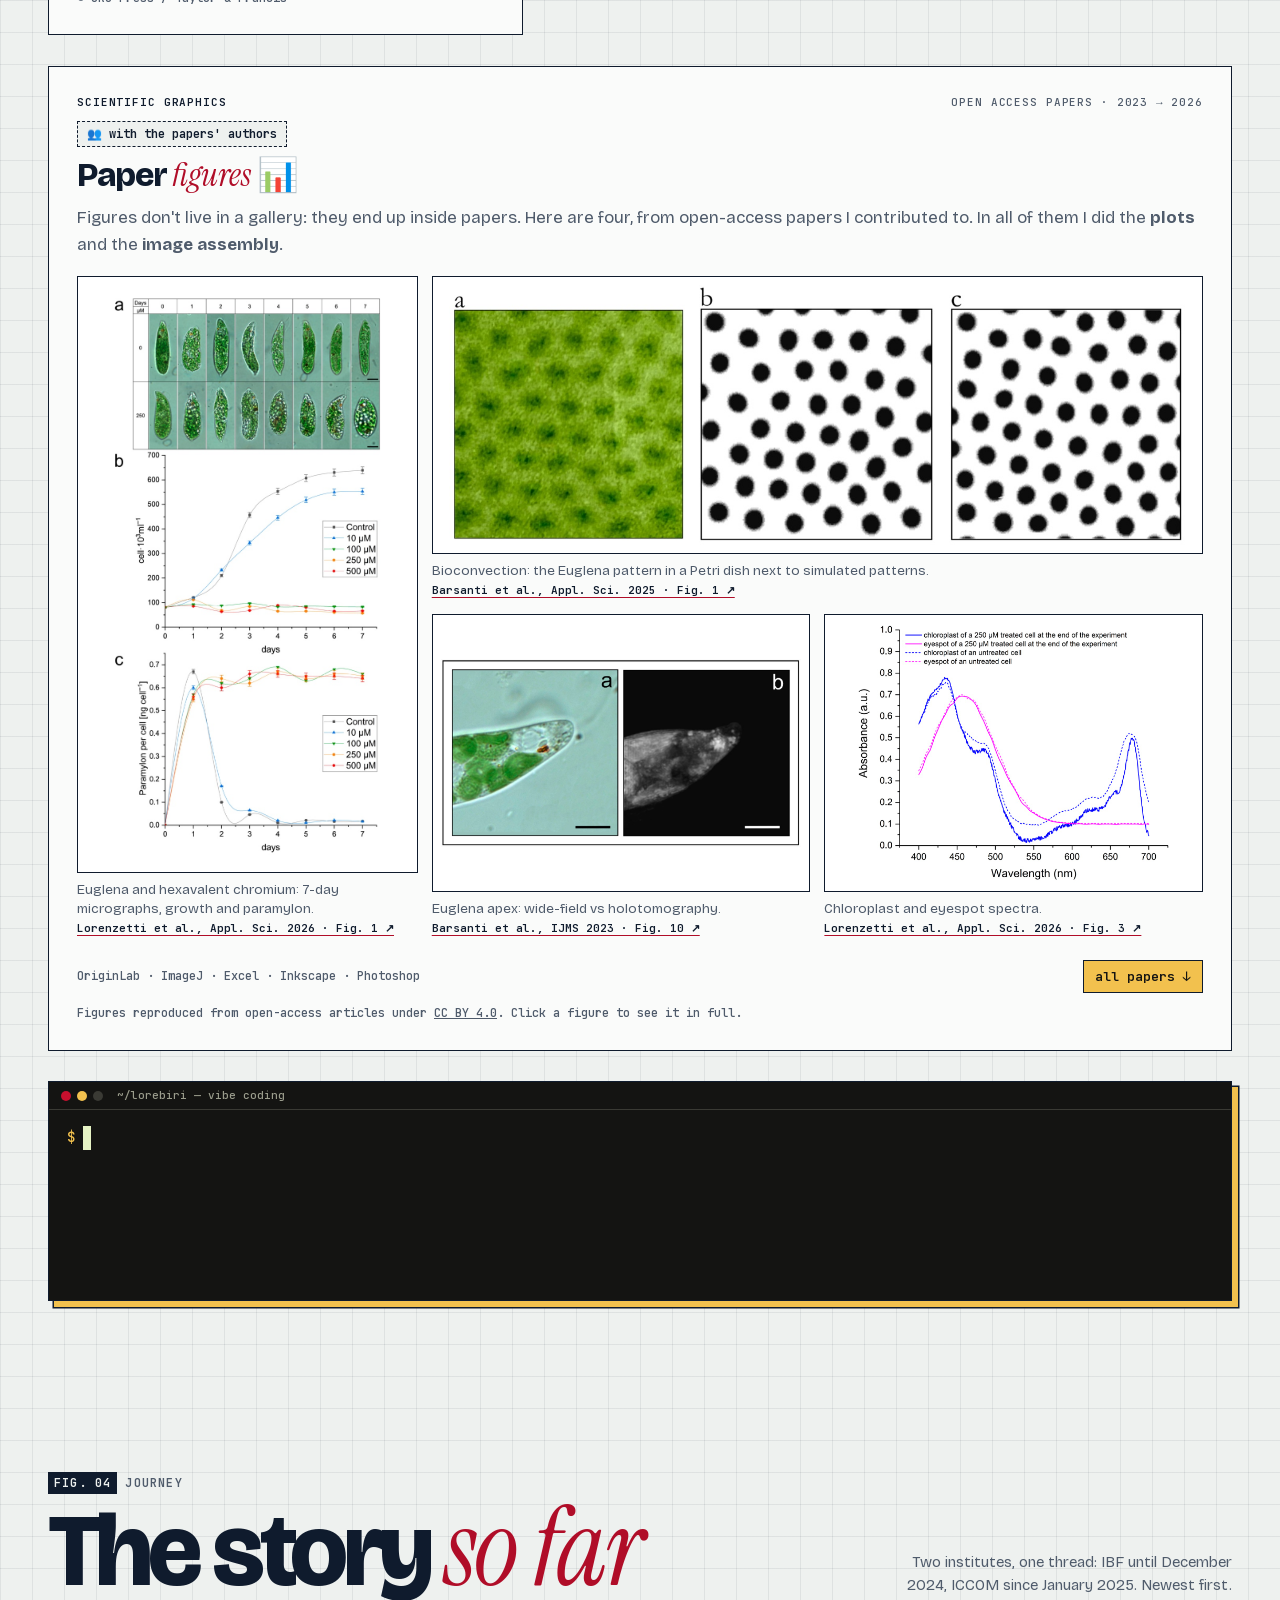
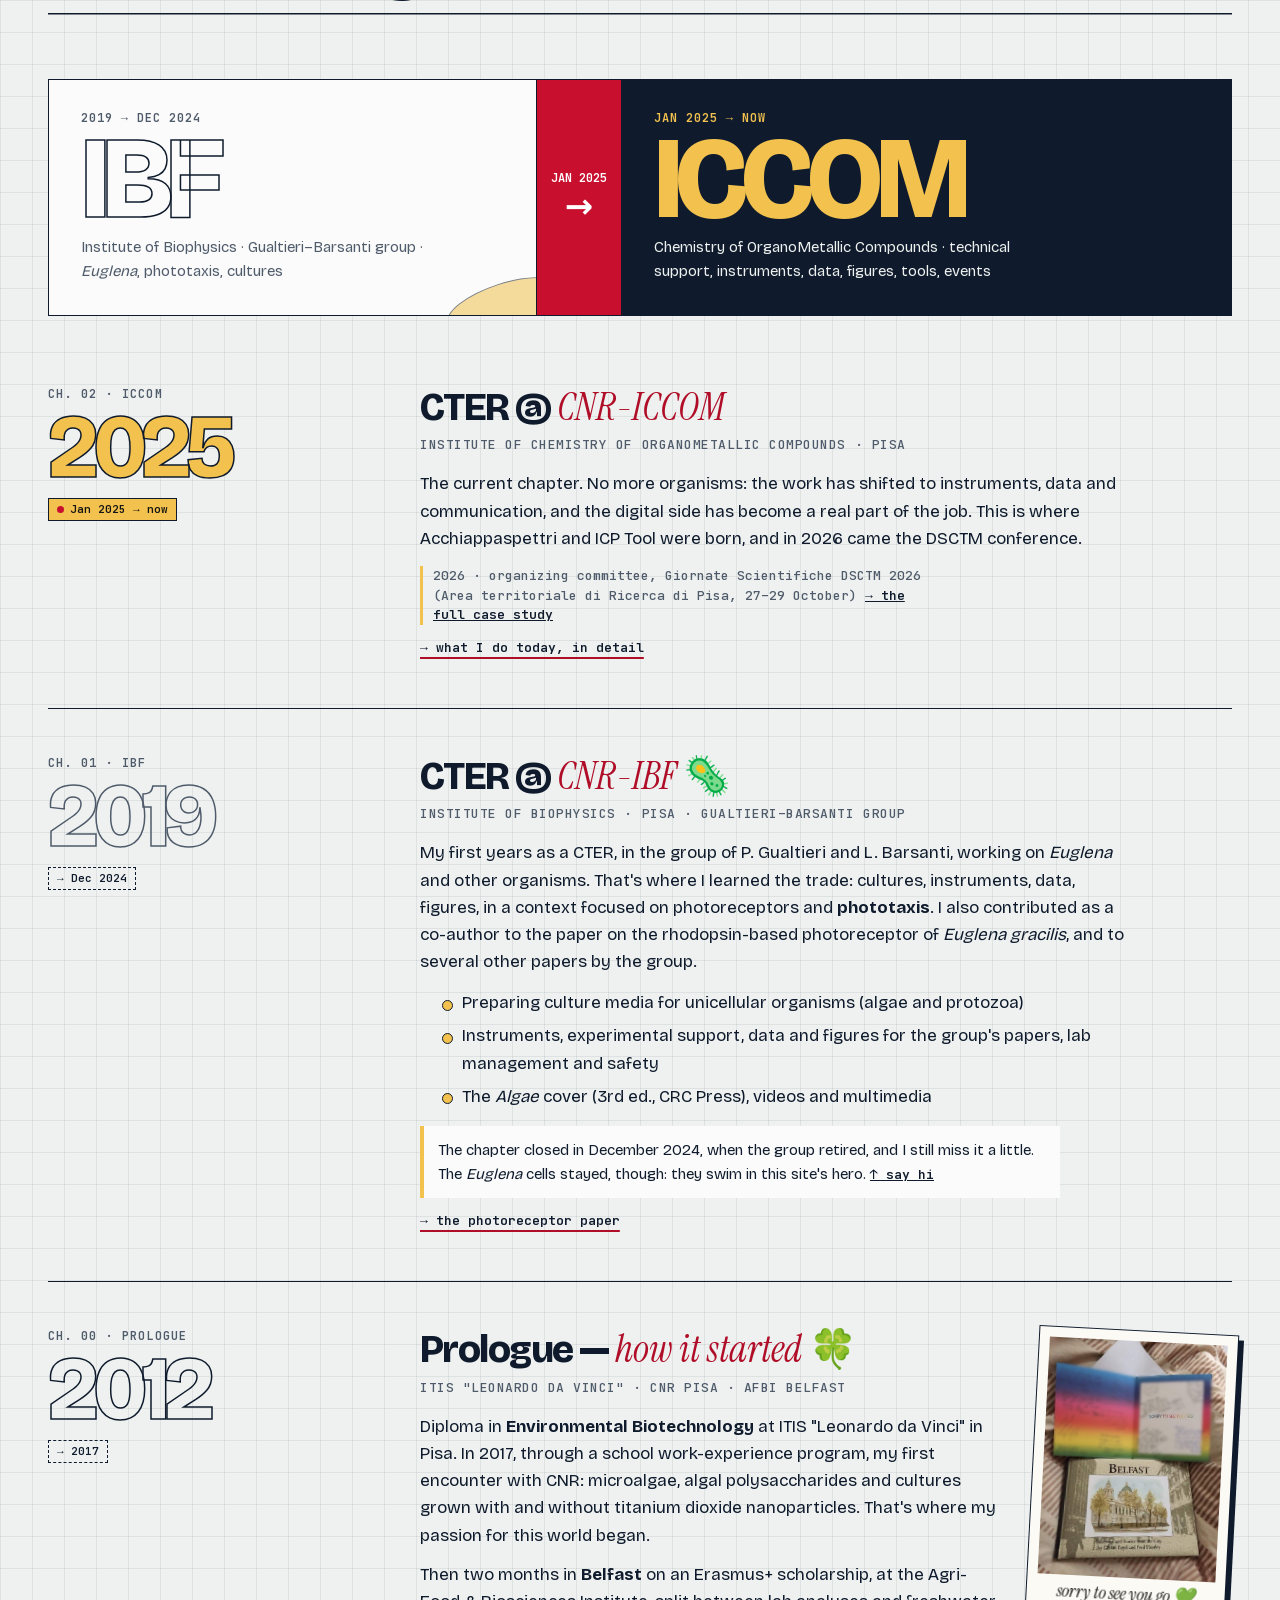
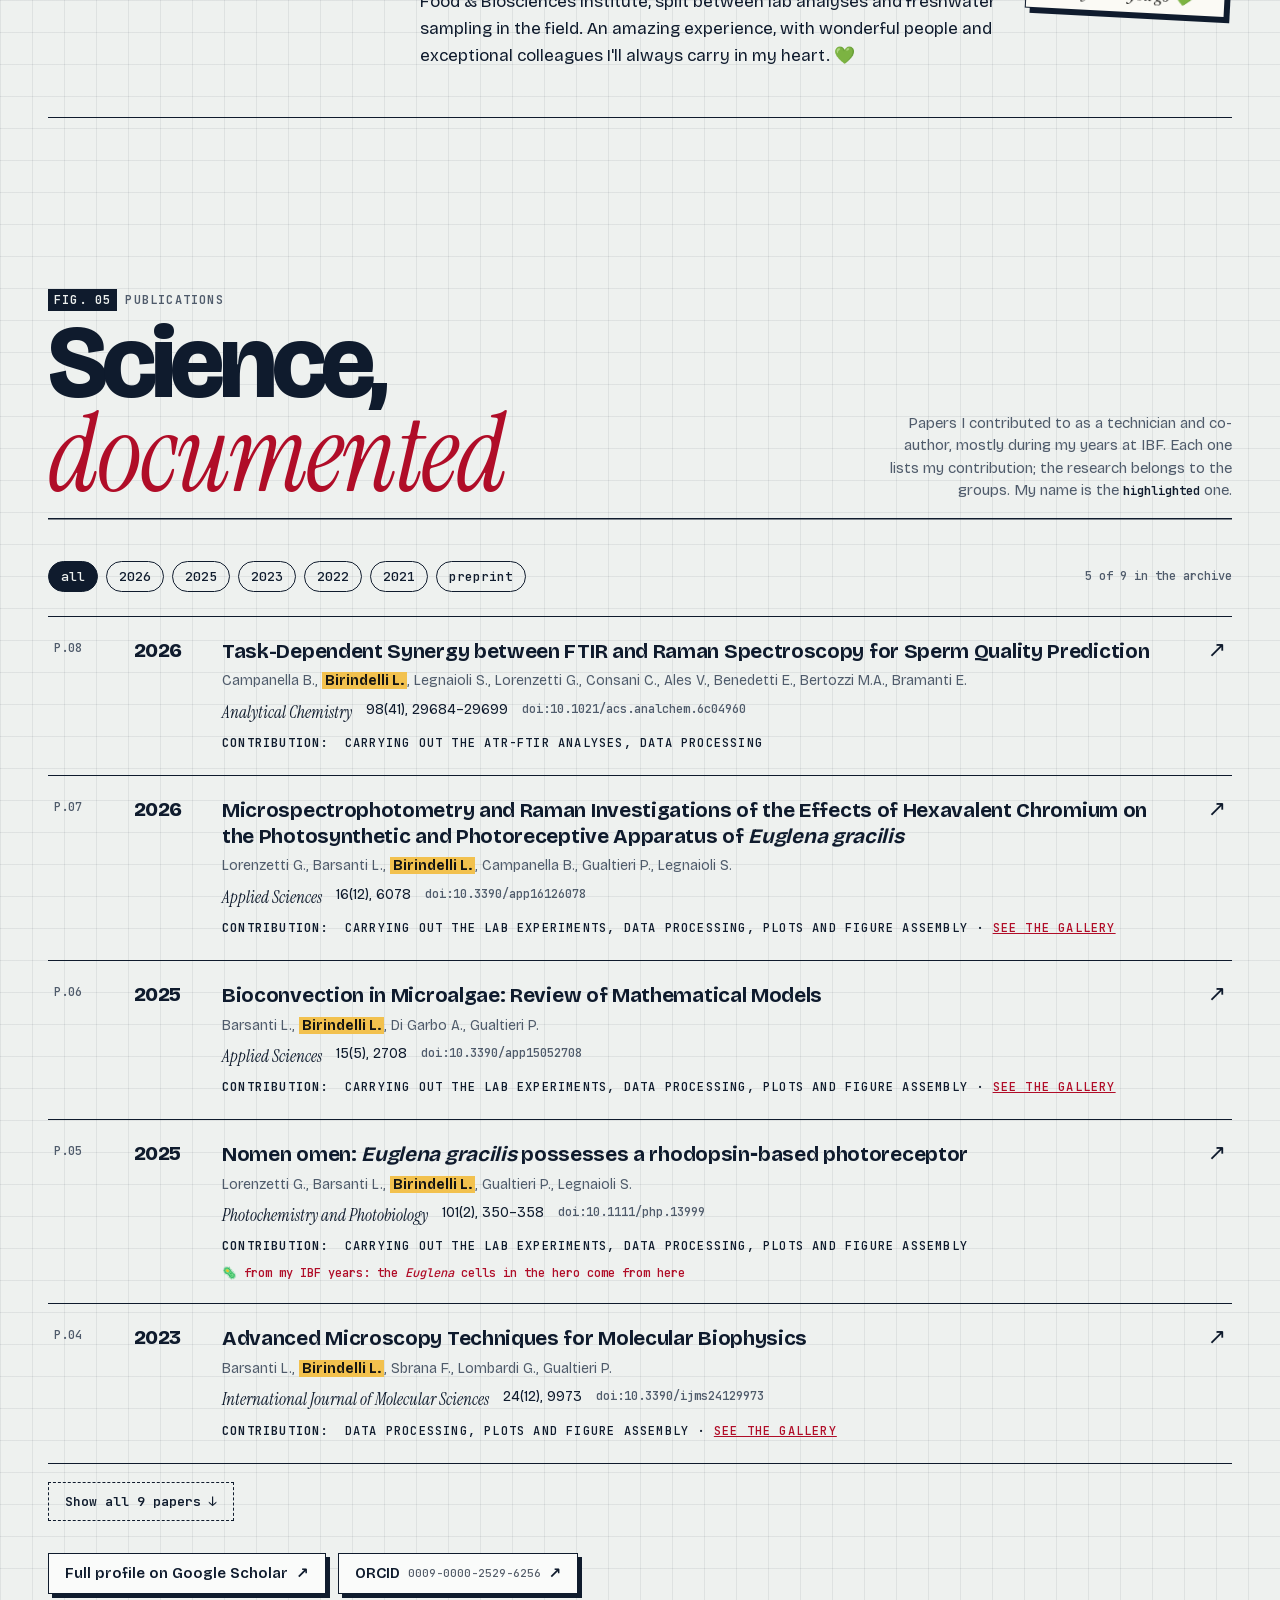
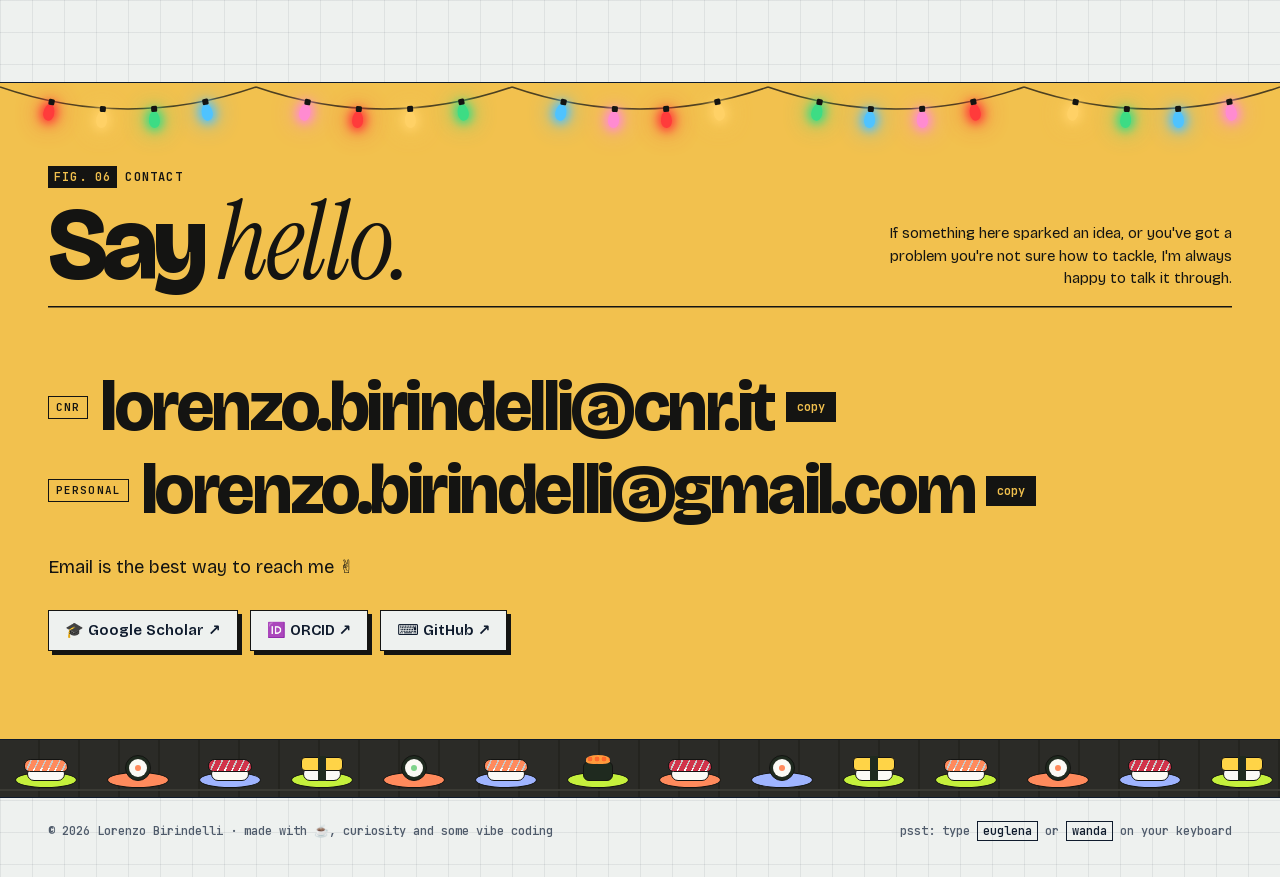
==== commit c886b79f: "Giro di controlli: 3D su telefono al tocco, passi come pulsanti, licenze, testi più chiari, sitemap " ====
--- a/index.html
+++ b/index.html
@@ -39,7 +39,7 @@
 <link rel="icon" href="data:image/svg+xml,<svg xmlns='http://www.w3.org/2000/svg' viewBox='0 0 100 100'><ellipse cx='50' cy='50' rx='44' ry='18' transform='rotate(-30 50 50)' fill='%23c5f03c' stroke='%23141412' stroke-width='6'/><circle cx='68' cy='36' r='7' fill='%23ff5a2c'/></svg>">
 <link rel="preload" href="fonts/bricolage-grotesque-latin.woff2" as="font" type="font/woff2" crossorigin>
 <link rel="preload" href="fonts/jetbrains-mono-latin.woff2" as="font" type="font/woff2" crossorigin>
-<link rel="stylesheet" href="styles.css?v=50">
+<link rel="stylesheet" href="styles.css?v=51">
 <link rel="stylesheet" href="seasons.css?v=10">
 <script type="application/ld+json">
 {"@context":"https://schema.org","@type":"Person","name":"Lorenzo Birindelli","url":"https://lorebiri.github.io/","image":"https://lorebiri.github.io/lorenzo.jpg","jobTitle":"Collaboratore Tecnico Enti di Ricerca (CTER)","description":"CTER at CNR-ICCOM, Pisa: lab and technical support, instrumentation, data, scientific graphics and digital tools.","worksFor":{"@type":"ResearchOrganization","name":"CNR — Istituto di Chimica dei Composti OrganoMetallici (ICCOM)","address":{"@type":"PostalAddress","addressLocality":"Pisa","addressCountry":"IT"},"parentOrganization":{"@type":"GovernmentOrganization","name":"Consiglio Nazionale delle Ricerche (CNR)"}},"alumniOf":{"@type":"EducationalOrganization","name":"ITIS \"Leonardo da Vinci\", Pisa"},"knowsLanguage":["it","en"],"identifier":{"@type":"PropertyValue","propertyID":"ORCID","value":"0009-0000-2529-6256"},"sameAs":["https://orcid.org/0009-0000-2529-6256","https://scholar.google.com/citations?user=1BWAMFEAAAAJ","https://github.com/lorebiri"]}
@@ -127,29 +127,29 @@
     <div class="shead">
       <p class="fig"><b>FIG. 00</b><span data-it>i miei tool</span><span data-en>my tools</span></p>
       <h2><span data-it>Vai ai <span class="serif">tool</span></span><span data-en>Go to the <span class="serif">tools</span></span></h2>
-      <p class="caption" data-it>Aprili e usali: gratis, nel browser, senza installare nulla.</p>
-      <p class="caption" data-en>Open them and use them: free, in your browser, nothing to install.</p>
+      <p class="caption" data-it>Aprili e usali: gratis, nel browser, senza installare nulla. Le storie dietro ciascuno sono più sotto, in <a href="#projects">FIG. 03</a>.</p>
+      <p class="caption" data-en>Open them and use them: free, in your browser, nothing to install. The story behind each one is further down, in <a href="#projects">FIG. 03</a>.</p>
     </div>
     <ul class="tlist">
-      <li><a class="tl" href="https://lorebiri.github.io/acchiappaspettri/" target="_blank" rel="noopener">
+      <li><a class="tl" href="https://lorebiri.github.io/acchiappaspettri/" title="https://lorebiri.github.io/acchiappaspettri/" target="_blank" rel="noopener">
         <span class="tl-ico" aria-hidden="true">👻</span>
         <span class="tl-name">Acchiappaspettri</span>
         <span class="tl-desc"><span data-it>spettri e cromatogrammi in grafici pronti</span><span data-en>spectra and chromatograms into ready-made plots</span></span>
         <span class="tl-url">lorebiri.github.io/acchiappaspettri ↗</span>
       </a></li>
-      <li><a class="tl" href="https://lorebiri.github.io/etichette/" target="_blank" rel="noopener">
+      <li><a class="tl" href="https://lorebiri.github.io/etichette/" title="https://lorebiri.github.io/etichette/" target="_blank" rel="noopener">
         <span class="tl-ico" aria-hidden="true">🏷️</span>
         <span class="tl-name"><span data-it>Etichette GHS/CLP</span><span data-en>GHS/CLP labels</span></span>
         <span class="tl-desc"><span data-it>etichette di pericolo per reagenti e miscele</span><span data-en>hazard labels for reagents and mixtures</span></span>
         <span class="tl-url">lorebiri.github.io/etichette ↗</span>
       </a></li>
-      <li><a class="tl" href="https://lorebiri.github.io/icp-tool/" target="_blank" rel="noopener">
+      <li><a class="tl" href="https://lorebiri.github.io/icp-tool/" title="https://lorebiri.github.io/icp-tool/" target="_blank" rel="noopener">
         <span class="tl-ico" aria-hidden="true">🧪</span>
         <span class="tl-name">ICP Tool</span>
         <span class="tl-desc"><span data-it>standard, campioni e risultati ICP‑OES</span><span data-en>ICP‑OES standards, samples and results</span></span>
         <span class="tl-url">lorebiri.github.io/icp-tool ↗</span>
       </a></li>
-      <li><a class="tl" href="https://lorebiri.github.io/calcolatore-orario/" target="_blank" rel="noopener">
+      <li><a class="tl" href="https://lorebiri.github.io/calcolatore-orario/" title="https://lorebiri.github.io/calcolatore-orario/" target="_blank" rel="noopener">
         <span class="tl-ico" aria-hidden="true">⏱</span>
         <span class="tl-name">Work Time Tracker</span>
         <span class="tl-desc"><span data-it>a che ora esci, con l'orario CNR</span><span data-en>when you can leave, on CNR hours</span></span>
@@ -176,11 +176,11 @@
         <p class="pull" data-it>Sono il <mark>jolly tecnico</mark> del gruppo: faccio funzionare strumenti, dati, figure e tool.</p>
         <p class="pull" data-en>I'm the team's <mark>technical wildcard</mark>: I make instruments, data, figures and tools work.</p>
         <div class="prose" data-it>
-          <p>Al CNR dal 2019, oggi all'<strong>ICCOM</strong> di Pisa. Non faccio ricerca: rendo possibile quella degli altri.</p>
+          <p>Al CNR dal 2019, oggi all'<strong><abbr title="Istituto di Chimica dei Composti OrganoMetallici">ICCOM</abbr></strong> (Istituto di Chimica dei Composti OrganoMetallici) di Pisa. Non faccio ricerca: rendo possibile quella degli altri.</p>
           <p>Quello che amo di questo lavoro? È <strong>versatile e dinamico</strong>: ogni giorno è diverso e non sai mai cosa aspettarti. Mi trovo bene dove i mestieri si incrociano, e quando uno strumento che serve non esiste, provo a costruirlo. Come ci sono arrivato lo racconto più sotto, in <a href="#journey">La storia finora</a>.</p>
         </div>
         <div class="prose" data-en>
-          <p>At CNR since 2019, now at <strong>ICCOM</strong> in Pisa. I don't do research myself: I make other people's research possible.</p>
+          <p>At CNR since 2019, now at <strong><abbr title="Institute of Chemistry of OrganoMetallic Compounds">ICCOM</abbr></strong> (Institute of Chemistry of OrganoMetallic Compounds) in Pisa. I don't do research myself: I make other people's research possible.</p>
           <p>What I love about this job? It's <strong>versatile and dynamic</strong>: every day is different and you never quite know what to expect. I'm at home where different trades overlap, and when a tool I need doesn't exist, I try to build it. How I got here is further down, in <a href="#journey">The story so far</a>.</p>
         </div>
       </div>
@@ -200,7 +200,8 @@
       <figure class="ci-fig" id="udito">
         <div class="ci3d">
           <div class="ci3d-stage">
-            <img class="ci3d-poster" src="img/orecchio-ci.svg" width="1500" height="1500" loading="lazy" alt="Impianto cocleare: processore dietro l'orecchio, bobina e impianto sotto la pelle, elettrodi nella coclea, nervo acustico" data-alt-en="Cochlear implant: processor behind the ear, coil and implant under the skin, electrodes in the cochlea, hearing nerve">
+            <img class="ci3d-poster" src="img/ci3d-f0.jpg" width="1000" height="1000" loading="lazy" alt="Impianto cocleare: processore dietro l'orecchio sinistro, bobina e impianto sotto la pelle, elettrodi nella coclea, nervo acustico" data-alt-en="Cochlear implant: processor behind the left ear, coil and implant under the skin, electrodes in the cochlea, hearing nerve">
+            <button class="ci3d-start" type="button"><span data-it>▶ Guarda in 3D</span><span data-en>▶ View in 3D</span></button>
             <span class="ci3d-lab" aria-hidden="true" data-n="f0"><span data-it>Oggi: il mio processore, dietro l'orecchio sinistro</span><span data-en>Today: my sound processor, behind my left ear</span></span><span class="ci3d-lab" aria-hidden="true" data-n="f1"><span data-it>Da piccolissimo sentivo, forse fino a circa 15 mesi</span><span data-en>As a baby I could hear, perhaps until about 15 months</span></span><span class="ci3d-lab" aria-hidden="true" data-n="f2"><span data-it>Poi l'udito cala in entrambe le orecchie: porto due apparecchi acustici</span><span data-en>Then my hearing fades in both ears: I wear two hearing aids</span></span><span class="ci3d-lab" aria-hidden="true" data-n="f3"><span data-it>Verso gli 8 anni: impianto a sinistra; a destra non sento</span><span data-en>Around age 8: implant on the left; I can't hear on the right</span></span><span class="ci3d-lab" aria-hidden="true" data-n="o12"><span data-it>Testa vista da dietro · in azzurro l'orecchio interno · in giallo il nervo acustico</span><span data-en>Head seen from behind · inner ear in blue · hearing nerve in yellow</span></span><span class="ci3d-lab" aria-hidden="true" data-n="o3"><span data-it>Orecchio interno sinistro, da vicino · in grigio gli elettrodi</span><span data-en>Left inner ear, close up · electrodes in grey</span></span><span class="ci3d-lab" aria-hidden="true" data-n="1"><span data-it>Processore Nucleus 7</span><span data-en>Nucleus 7 processor</span></span><span class="ci3d-lab" aria-hidden="true" data-n="2"><span data-it>Bobina</span><span data-en>Coil</span></span><span class="ci3d-lab" aria-hidden="true" data-n="3"><span data-it>Impianto interno (sotto la bobina)</span><span data-en>Internal implant (under the coil)</span></span><span class="ci3d-lab" aria-hidden="true" data-n="m1"><span data-it>microfoni</span><span data-en>microphones</span></span><span class="ci3d-lab" aria-hidden="true" data-n="m2"><span data-it>elaborazione</span><span data-en>processing</span></span><span class="ci3d-lab" aria-hidden="true" data-n="m3"><span data-it>cavo</span><span data-en>cable</span></span><span class="ci3d-lab" aria-hidden="true" data-n="m4"><span data-it>via radio, attraverso la pelle</span><span data-en>by radio, through the skin</span></span><span class="ci3d-lab" aria-hidden="true" data-n="sk"><span data-it>pelle</span><span data-en>skin</span></span><span class="ci3d-lab" aria-hidden="true" data-n="bo"><span data-it>osso</span><span data-en>bone</span></span><span class="ci3d-lab" aria-hidden="true" data-n="4"><span data-it>Coclea ed elettrodi</span><span data-en>Cochlea and electrodes</span></span><span class="ci3d-lab" aria-hidden="true" data-n="5"><span data-it>Corteccia uditiva</span><span data-en>Auditory cortex</span></span>
           </div>
           <div class="ci3d-bar">
@@ -209,23 +210,7 @@
           </div>
         </div>
         <figcaption>
-          <p class="ci-kick"><span data-it>Come sento: l'impianto cocleare</span><span data-en>How I hear: the cochlear implant</span></p>
-          <ol class="ci-steps" data-it>
-            <li><b>Processore</b>: dietro l'orecchio capta i suoni e li trasforma in istruzioni.</li>
-            <li><b>Bobina</b>: tenuta da una calamita, le passa attraverso la pelle insieme all'energia.</li>
-            <li><b>Impianto</b>: sotto la pelle, le trasforma in impulsi elettrici.</li>
-            <li><b>Elettrodi</b>: nella coclea stimolano direttamente il nervo acustico.</li>
-            <li><b>Nervo e cervello</b>: il nervo porta gli impulsi al cervello, che li sente come suoni.</li>
-          </ol>
-          <ol class="ci-steps" data-en>
-            <li><b>Processor</b>: behind my ear, it picks up sound and turns it into instructions.</li>
-            <li><b>Coil</b>: held by a magnet, it passes them through the skin, together with power.</li>
-            <li><b>Implant</b>: under the skin, it turns them into electrical pulses.</li>
-            <li><b>Electrodes</b>: inside the cochlea, they stimulate the hearing nerve directly.</li>
-            <li><b>Nerve and brain</b>: the nerve carries the pulses to the brain, which hears them as sound.</li>
-          </ol>
           <p class="ci-note"><span data-it>Il mio udito ha cominciato a calare da piccolo, forse intorno ai 15 mesi, in entrambe le orecchie. Per anni ho portato due apparecchi acustici; verso gli 8 anni non bastavano più e mi hanno messo l'impianto a sinistra. Con il destro non sento, e a impianto spento non sento nulla.</span><span data-en>My hearing started to fade when I was little, perhaps around 15 months, in both ears. For years I wore two hearing aids; around age 8 they were no longer enough and I got the implant on the left. I can't hear with my right ear, and with the implant off I hear nothing.</span></p>
-          <p class="ci-case"><span data-it>Le immagini mostrano il caso più comune; la causa della mia sordità non è nota.</span><span data-en>The pictures show the most common case; the cause of my deafness is unknown.</span></p>
           <div class="ci-talk">
             <p class="ci-kick"><span data-it>Come parlarmi</span><span data-en>How to talk to me</span></p>
             <ul data-it>
@@ -240,6 +225,22 @@
             </ul>
             <p class="ci-music"><span data-it>La musica la ascolto direttamente nel processore, via Bluetooth.</span><span data-en>I listen to music straight through my processor, via Bluetooth.</span></p>
           </div>
+          <p class="ci-kick"><span data-it>Come sento: l'impianto cocleare</span><span data-en>How I hear: the cochlear implant</span></p>
+          <ol class="ci-steps" data-it>
+            <li><button class="ci-go" type="button"><b>Processore</b>: dietro l'orecchio capta i suoni e li trasforma in istruzioni.</button></li>
+            <li><button class="ci-go" type="button"><b>Bobina</b>: tenuta da una calamita, le passa attraverso la pelle insieme all'energia.</button></li>
+            <li><button class="ci-go" type="button"><b>Impianto</b>: sotto la pelle, le trasforma in impulsi elettrici.</button></li>
+            <li><button class="ci-go" type="button"><b>Elettrodi</b>: nella coclea stimolano direttamente il nervo acustico.</button></li>
+            <li><button class="ci-go" type="button"><b>Nervo e cervello</b>: il nervo porta gli impulsi al cervello, che li sente come suoni.</button></li>
+          </ol>
+          <ol class="ci-steps" data-en>
+            <li><button class="ci-go" type="button"><b>Processor</b>: behind my ear, it picks up sound and turns it into instructions.</button></li>
+            <li><button class="ci-go" type="button"><b>Coil</b>: held by a magnet, it passes them through the skin, together with power.</button></li>
+            <li><button class="ci-go" type="button"><b>Implant</b>: under the skin, it turns them into electrical pulses.</button></li>
+            <li><button class="ci-go" type="button"><b>Electrodes</b>: inside the cochlea, they stimulate the hearing nerve directly.</button></li>
+            <li><button class="ci-go" type="button"><b>Nerve and brain</b>: the nerve carries the pulses to the brain, which hears them as sound.</button></li>
+          </ol>
+          <p class="ci-case"><span data-it>Le immagini mostrano il caso più comune; la causa della mia sordità non è nota.</span><span data-en>The pictures show the most common case; the cause of my deafness is unknown.</span></p>
           <details class="ci-more"><summary><span data-it>Approfondisci</span><span data-en>More detail</span></summary>
           <ol class="ci-steps ci-full" data-it>
             <li><b>Processore</b> dietro l'orecchio sinistro (il mio è un Nucleus 7 CP1000 nero): i microfoni captano il suono, il processore lo divide in canali di frequenza e sceglie quali dei 22 elettrodi stimolare e con che intensità.</li>
@@ -259,11 +260,11 @@
           </details>
           <details class="ci-more ci-cred"><summary><span data-it>Crediti e fonti</span><span data-en>Credits &amp; sources</span></summary>
           <p class="ci-src"><span data-it>Modello 3D:</span><span data-en>3D model:</span>
-            <a href="https://dbarchive.biosciencedbc.jp/en/bodyparts3d/" target="_blank" rel="noopener">BodyParts3D</a>, © The Database Center for Life Science (CC BY-SA 2.1 JP) ·
-            <a href="https://3d.nih.gov/entries/3DPX-001794" target="_blank" rel="noopener">NIH 3D «Cochlea»</a>, chris@printhuman.org (CC BY 4.0) ·
-            <a href="https://www.artec3d.com/3d-models/ear" target="_blank" rel="noopener">Ear by Artec 3D</a> (CC BY) ·
+            <a href="https://dbarchive.biosciencedbc.jp/en/bodyparts3d/" target="_blank" rel="noopener">BodyParts3D</a>, © The Database Center for Life Science (<a href="https://creativecommons.org/licenses/by-sa/2.1/jp/" target="_blank" rel="noopener">CC BY-SA 2.1 JP</a>) ·
+            <a href="https://3d.nih.gov/entries/3DPX-001794" target="_blank" rel="noopener">NIH 3D «Cochlea»</a>, chris@printhuman.org (<a href="https://creativecommons.org/licenses/by/4.0/" target="_blank" rel="noopener">CC BY 4.0</a>) ·
+            <a href="https://www.artec3d.com/3d-models/ear" target="_blank" rel="noopener">Ear by Artec 3D</a> (<a href="https://creativecommons.org/licenses/by/3.0/" target="_blank" rel="noopener">CC BY 3.0</a>) ·
             <a href="https://threejs.org" target="_blank" rel="noopener">three.js</a> (MIT)<span data-it>; tutti modificati (semplificati e posizionati). Processore e bobina ricostruiti dalle foto del mio CP1000; protesi ricostruite da una foto di un modello dell'epoca, senza marchio; impianto interno, elettrodi, cellule ciliate, nervo e via uditiva modellati per questo sito, schematici, posizioni riviste con un otologo. Disegno di riserva:</span><span data-en>; all modified (simplified and positioned). Processor and coil rebuilt from photos of my CP1000; hearing aids rebuilt from a photo of a period model, unbranded; internal implant, electrodes, hair cells, nerve and auditory pathway modelled for this site, schematic, positions reviewed with an otologist. Fallback drawing:</span>
-            <a href="https://commons.wikimedia.org/wiki/File:Blausen_0244_CochlearImplant_01.png" target="_blank" rel="noopener">Blausen 0244</a> (CC BY 3.0).<br>
+            <a href="https://commons.wikimedia.org/wiki/File:Blausen_0244_CochlearImplant_01.png" target="_blank" rel="noopener">Blausen 0244</a> (<a href="https://creativecommons.org/licenses/by/3.0/" target="_blank" rel="noopener">CC BY 3.0</a>).<br>
             <span data-it>Fonti del testo:</span><span data-en>Text sources:</span>
             <a href="https://www.nidcd.nih.gov/health/cochlear-implants" target="_blank" rel="noopener">NIDCD</a> ·
             <a href="https://doi.org/10.1016/j.heares.2008.06.005" target="_blank" rel="noopener">Wilson &amp; Dorman 2008</a> ·
@@ -412,7 +413,7 @@
           <p class="wcat"><b><span data-it>Grafica per convegni</span><span data-en>Event &amp; Conference Design</span></b><span><span data-it>27–29 ott 2026 · concluso ✓</span><span data-en>27–29 Oct 2026 · done ✓</span></span></p>
           <p class="who team"><span data-it>👥 in team · comitato organizzatore</span><span data-en>👥 team effort · organizing committee</span></p>
           <h3>Giornate Scientifiche <span class="serif">DSCTM 2026</span></h3>
-          <p class="wdesc"><span data-it>un'identità grafica usata ovunque (locandina, programma, cartelli, schermi) e strumenti digitali che hanno funzionato per tutte e tre le giornate, anche senza internet.</span><span data-en>one visual identity used everywhere (poster, programme, signage, screens) and digital tools that ran for all three days, even without internet.</span></p>
+          <p class="wdesc"><span data-it>Il convegno del Dipartimento di Scienze Chimiche e Tecnologie dei Materiali del CNR: ho curato un'identità grafica usata ovunque (locandina, programma, cartelli, schermi) e strumenti digitali che hanno funzionato per tutte e tre le giornate, anche senza internet.</span><span data-en>The conference of CNR's Department of Chemical Sciences and Materials Technology: I created one visual identity used everywhere (poster, programme, signage, screens) and digital tools that worked for all three days, even offline.</span></p>
           <div class="wfoot">
             <span class="stack">graphic design · <span data-it>impaginazione</span><span data-en>layout</span> · HTML · CSS · JS</span>
             <div class="wlinks">
@@ -469,7 +470,7 @@
           <picture><source media="(max-width:860px)" srcset="img/etichette-m.jpg" width="340" height="480"><img src="img/etichette.jpg?v=2" alt="Screenshot del generatore di etichette GHS/CLP: etichetta pronta per l'acetone, con pittogrammi, frasi H/P e QR code" data-alt-en="GHS/CLP label maker screenshot: a finished acetone label with pictograms, H/P statements and QR code" width="960" height="600" loading="lazy"></picture>
         </a>
         <div class="wbody">
-          <p class="wcat"><b><span data-it>Strumento digitale</span><span data-en>Digital Tool</span></b><span><span data-it>sicurezza in laboratorio</span><span data-en>lab safety</span></span></p>
+          <p class="wcat"><b><span data-it>Strumento digitale</span><span data-en>Digital Tool</span></b><span><span data-it>sicurezza</span><span data-en>safety</span></span></p>
           <p class="who"><span data-it>👤 progetto personale</span><span data-en>👤 solo project</span></p>
           <h3><span data-it>Generatore etichette <span class="serif">GHS/CLP</span></span><span data-en>GHS/CLP <span class="serif">label maker</span></span> 🏷️</h3>
           <p class="wdesc" data-it>Assistente guidato per etichettare sostanze e miscele pericolose secondo il Reg. CE 1272/2008 (CLP).</p>
@@ -570,7 +571,7 @@
           <span class="stk"><span data-it>📚 copertina by me</span><span data-en>📚 cover by me</span></span>
         </div>
         <div class="wbody">
-          <p class="wcat"><b><span data-it>Grafica scientifica</span><span data-en>Scientific Graphics</span></b><span>IBF · CRC Press ©2023</span></p>
+          <p class="wcat"><b><span data-it>Grafica scientifica</span><span data-en>Scientific Graphics</span></b><span><span data-it><abbr title="Istituto di Biofisica del CNR">IBF</abbr></span><span data-en><abbr title="CNR Institute of Biophysics">IBF</abbr></span> · CRC Press ©2023</span></p>
           <p class="who team"><span data-it>👥 con gli autori del libro</span><span data-en>👥 with the book's authors</span></p>
           <h3><span data-it>Copertina di <span class="serif">Algae</span></span><span data-en><span class="serif">Algae</span> book cover</span> 📚</h3>
           <p class="wdesc" data-it>La copertina della terza edizione di <em>Algae: Anatomy, Biochemistry, and Biotechnology</em> (CRC Press), l'ultimo libro di Laura Barsanti e Paolo Gualtieri.</p>
@@ -911,8 +912,8 @@
 
 <div class="toast" role="status" aria-live="polite"></div>
 <script src="main.js?v=28" defer></script>
-<script src="lightbox.js?v=3" defer></script>
+<script src="lightbox.js?v=4" defer></script>
 <script src="motion.js?v=7" defer></script>
-<script type="module" src="ci3d.js?v=38"></script>
+<script type="module" src="ci3d.js?v=39"></script>
 </body>
 </html>
--- a/styles.css
+++ b/styles.css
@@ -882,7 +882,7 @@
 .ci3d-bar{display:flex;align-items:center;gap:12px;margin-top:10px;font:500 11px/1.3 var(--mono);color:var(--mute)}
 .ci3d-play{display:inline-flex;align-items:center;gap:7px;min-height:36px;padding:0 12px;font:600 12px var(--mono);color:var(--ink);background:var(--paper);border:1.5px solid var(--line);cursor:pointer}
 .ci3d-play .ci3d-i{width:10px;height:11px;border-left:3px solid currentColor;border-right:3px solid currentColor}
-.ci3d-play[aria-pressed="true"] .ci3d-i{border:0;border-left:10px solid currentColor;border-top:6px solid transparent;border-bottom:6px solid transparent;height:0;width:0}
+.ci3d-play.paused .ci3d-i{border:0;border-left:10px solid currentColor;border-top:6px solid transparent;border-bottom:6px solid transparent;height:0;width:0}
 .ci3d-off .ci3d-bar,html:not(.js) .ci3d-bar{display:none}
 .ci3d-play .ci3d-t2,.ci3d-play.paused .ci3d-t1{display:none}
 .ci3d-play.paused .ci3d-t2{display:inline}
@@ -922,6 +922,18 @@
 .ci3d-lab[data-n^="o"]{transform:none!important;left:10px;top:10px;font-weight:500;font-size:11px;border-left-color:#f0cf55;white-space:normal;max-width:calc(100% - 20px)}
 .ci3d-lab[data-n^="m"]{white-space:nowrap;max-width:none;font-size:11px;font-weight:500;padding:3px 7px;border-left-color:#ff9a6a;background:rgba(10,12,18,.62)}   /* etichette piccole che seguono il segnale (passi 1-3) */
 .ci3d-lab[data-n="sk"],.ci3d-lab[data-n="bo"]{white-space:nowrap;max-width:none;font-size:11px;font-weight:500;padding:3px 7px;background:rgba(10,12,18,.62)}.ci3d-lab[data-n="sk"]{border-left-color:#e0705e}.ci3d-lab[data-n="bo"]{border-left-color:#f3e9cf}   /* strati del tassello (passo 3) */
+/* telefono e movimento ridotto: la scena si carica solo a richiesta («Guarda in 3D»); prima c'è il fotogramma statico */
+.ci3d-start{display:none}
+.ci3d-gated .ci3d-start{position:absolute;left:50%;top:50%;transform:translate(-50%,-50%);z-index:3;display:inline-flex;align-items:center;gap:8px;min-height:44px;padding:0 18px;font:600 14px var(--mono);color:#fff;background:rgba(10,12,18,.78);border:1.5px solid rgba(255,255,255,.7);cursor:pointer}
+.ci3d-gated .ci3d-start:hover,.ci3d-gated .ci3d-start:focus-visible{background:rgba(10,12,18,.92);outline:2px solid var(--chl);outline-offset:2px}
+.ci3d-loading .ci3d-start{opacity:.65;pointer-events:none}
+.ci3d-on .ci3d-start{display:none}
+.ci3d-gated:not(.ci3d-on) .ci3d-bar{display:none}
+.ci3d-poster[src$=".jpg"]{object-fit:cover;background:#11141d}
+/* telefono: l'orientamento (o12, o3) sta sotto la scena, fuori dal riquadro; sopra resta solo la didascalia */
+.ci3d-below{min-height:2.7em;margin-top:8px}.ci3d:not(.ci3d-on) .ci3d-below{display:none}
+.ci3d-below .ci3d-lab{position:static;transform:none!important;display:none;max-width:none;white-space:normal;background:none;color:var(--mute);font-size:11.5px;padding:2px 8px}
+.ci3d-on .ci3d-below .ci3d-lab.on{display:block;opacity:1}
 .ci-talk{margin-top:14px;padding:12px 14px;border:1.5px solid var(--line);background:color-mix(in srgb,var(--chl) 22%,var(--card))}
 .ci-talk ul{margin:8px 0 0;padding-left:1.2em;display:grid;gap:6px;font-size:14.5px;line-height:1.45}
 .ci-talk a{color:var(--ink);font-weight:700;text-decoration-color:var(--eye-t);text-decoration-thickness:2px}
@@ -933,3 +945,29 @@
 .wrole{font:500 12px/1.45 var(--mono);color:var(--mute)}
 .chap ul.ibf{margin-top:14px;display:grid;gap:6px;padding-left:1.2em;max-width:64ch}
 .work.third .win img{aspect-ratio:16/10;object-fit:cover;object-position:top}
+
+/* ===== giro di controlli 10/11: decisioni del Project Leader ===== */
+/* stato nell'header: larghezza fissa, il menu non salta quando cambia il testo */
+@media (min-width:1061px){.clock{display:inline-block;min-width:31ch}}
+/* indirizzi dei tool su una riga; quello completo nel title */
+.tl-url{white-space:nowrap;overflow:hidden;text-overflow:ellipsis;overflow-wrap:normal}
+/* nota personale: testo normale, con filetto a sinistra */
+.ci-note{margin-top:14px;padding-left:12px;border-left:3px solid var(--eye);font-family:inherit;font-size:16px;font-weight:400;line-height:1.55;color:var(--ink)}
+.ci-note+.ci-talk{margin-bottom:14px}
+/* «+» anche su Approfondisci e Crediti */
+.ci-more>summary{list-style:none;gap:8px}
+.ci-more>summary::-webkit-details-marker{display:none}
+.ci-more>summary::before{content:"+";font-size:16px;color:var(--eye-t);width:12px}
+.ci-more[open]>summary::before{content:"−"}
+/* passi brevi: pulsanti veri, con l'aspetto del testo */
+.ci-go{all:unset;box-sizing:border-box;display:block;width:100%;cursor:pointer;min-height:24px;border-radius:2px}
+.ci-go:hover b{text-decoration:underline;text-underline-offset:3px}
+.ci-go:focus-visible{outline:3px solid var(--eye);outline-offset:2px}
+/* DSCTM: locandina alta quanto il testo */
+@media (min-width:861px){
+  .feat .wmedia{contain:size;grid-template-rows:minmax(0,1fr)}
+  .feat .wmedia a{width:auto;height:100%;max-width:100%;aspect-ratio:701/989}
+  .feat .wmedia img{width:100%;height:100%;object-fit:contain}
+}
+/* desktop: la scena resta in vista mentre si legge la colonna del testo */
+@media (min-width:901px){.ci-fig>.ci3d{position:sticky;top:76px}}
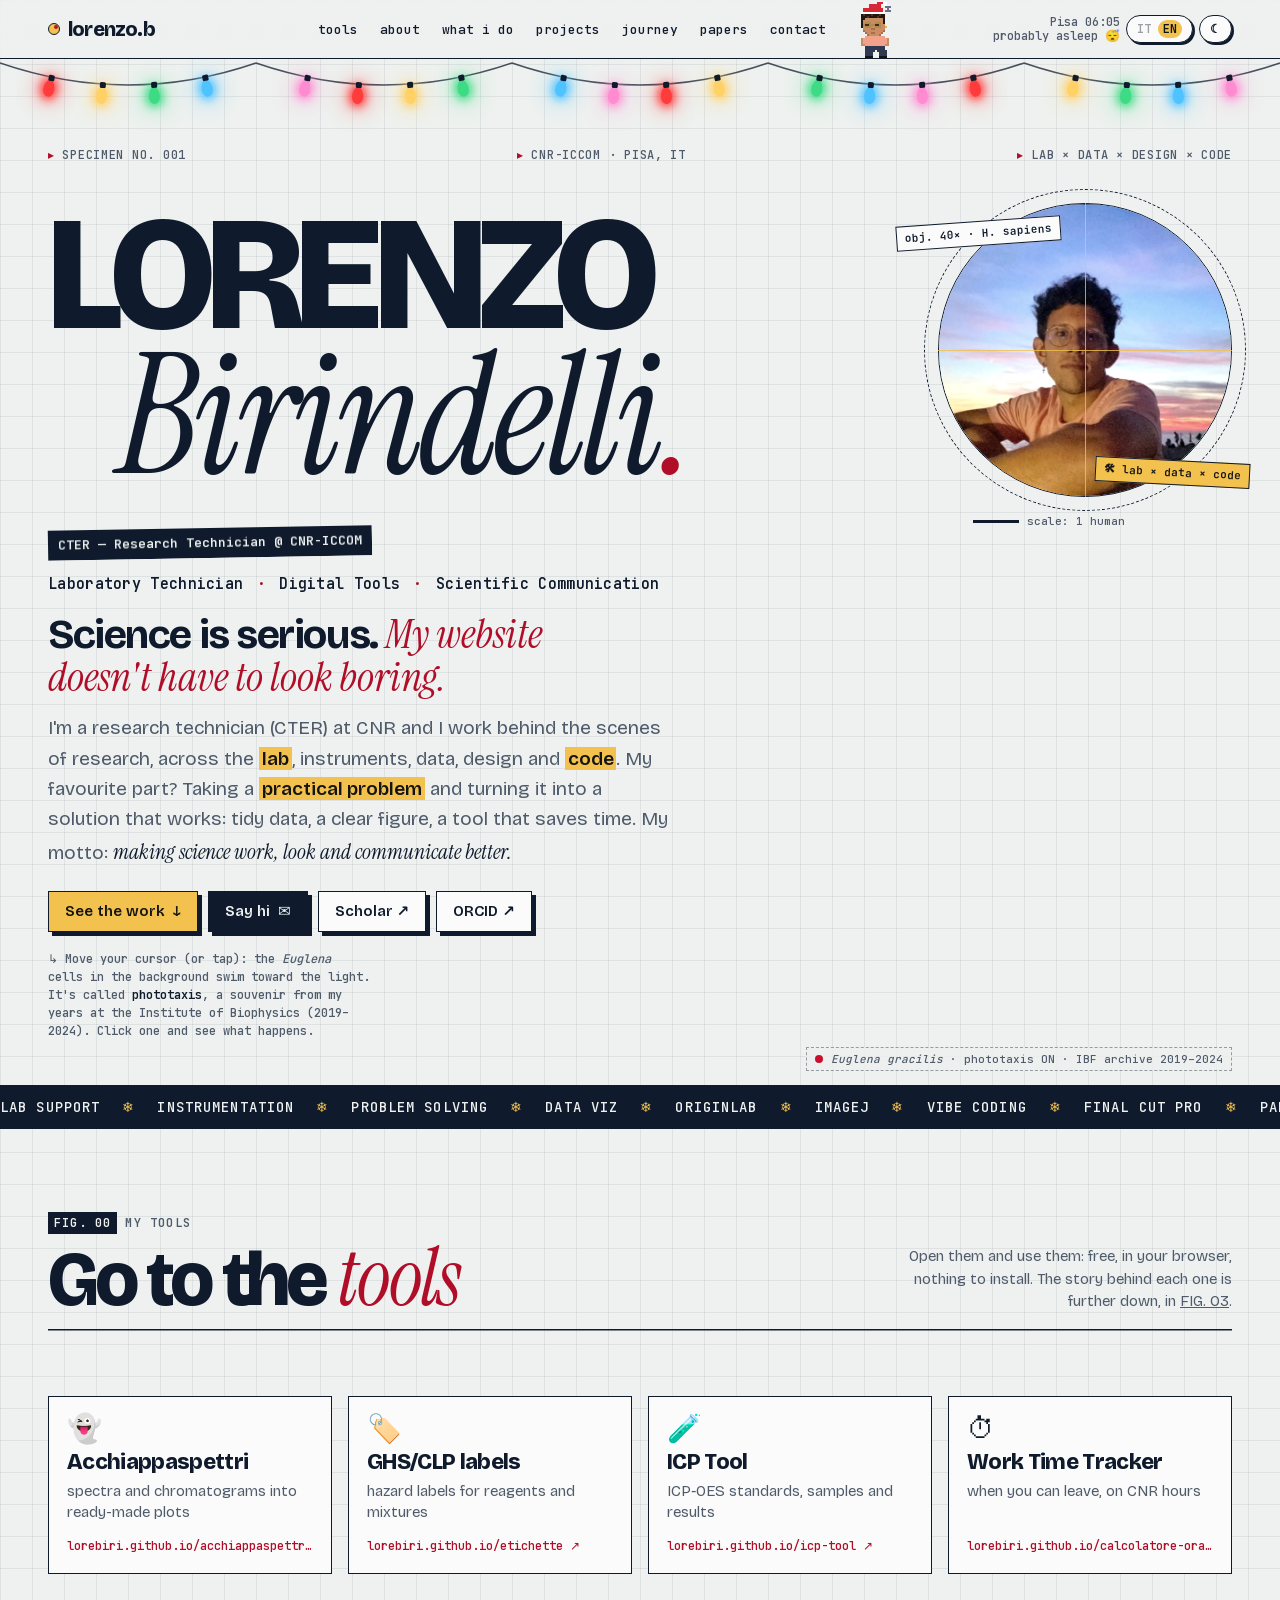
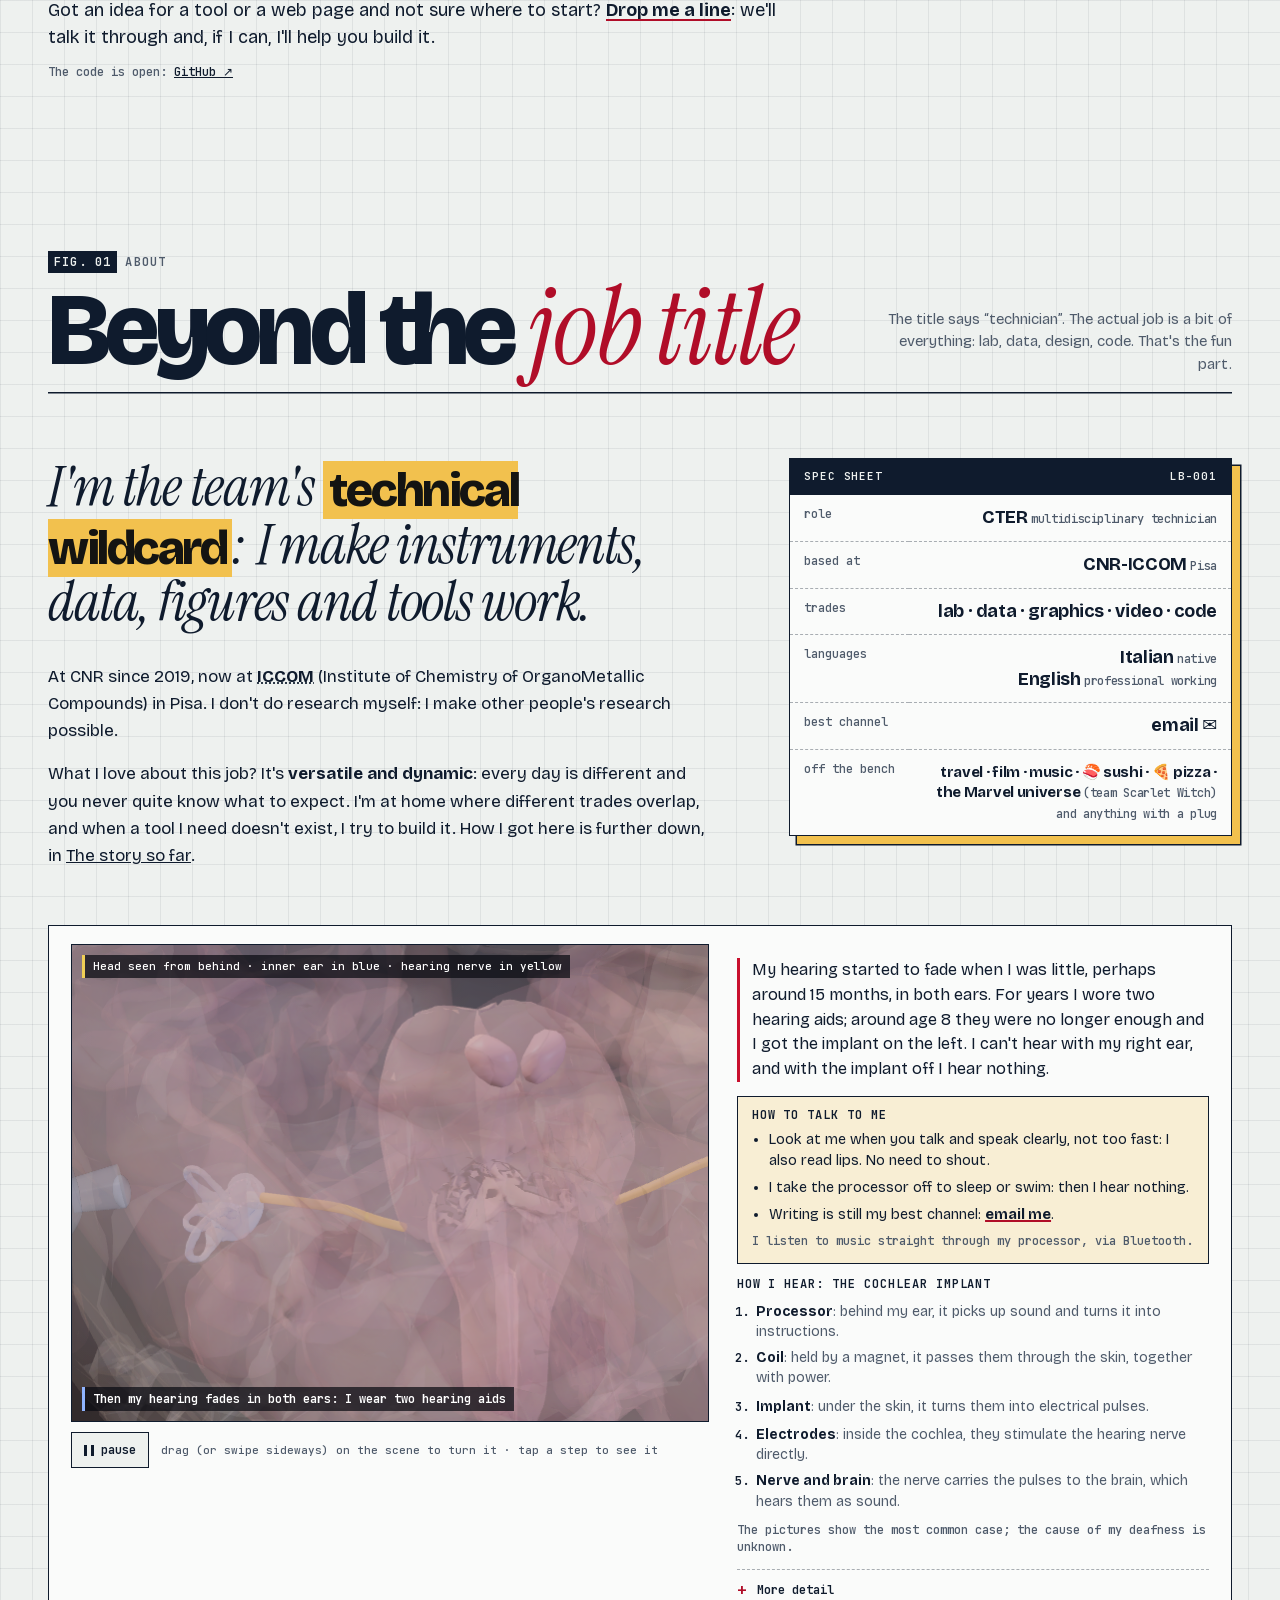
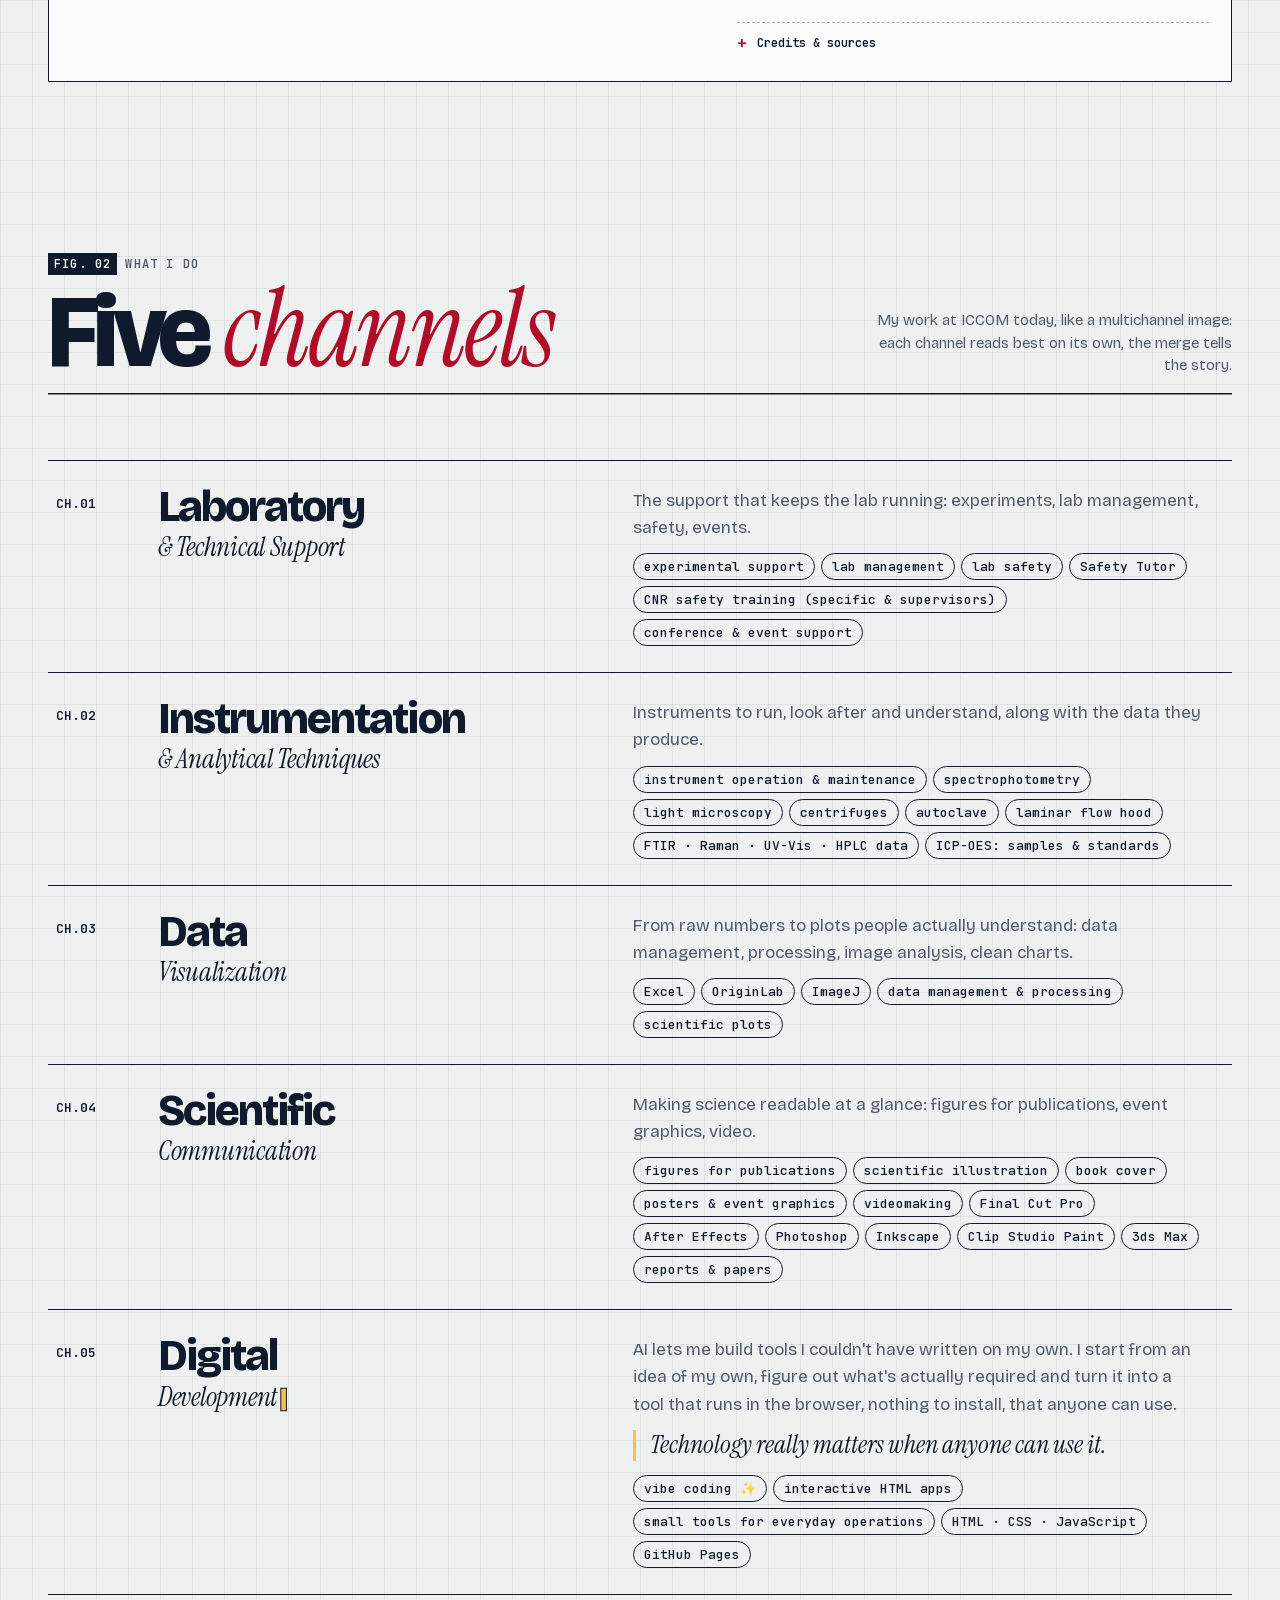
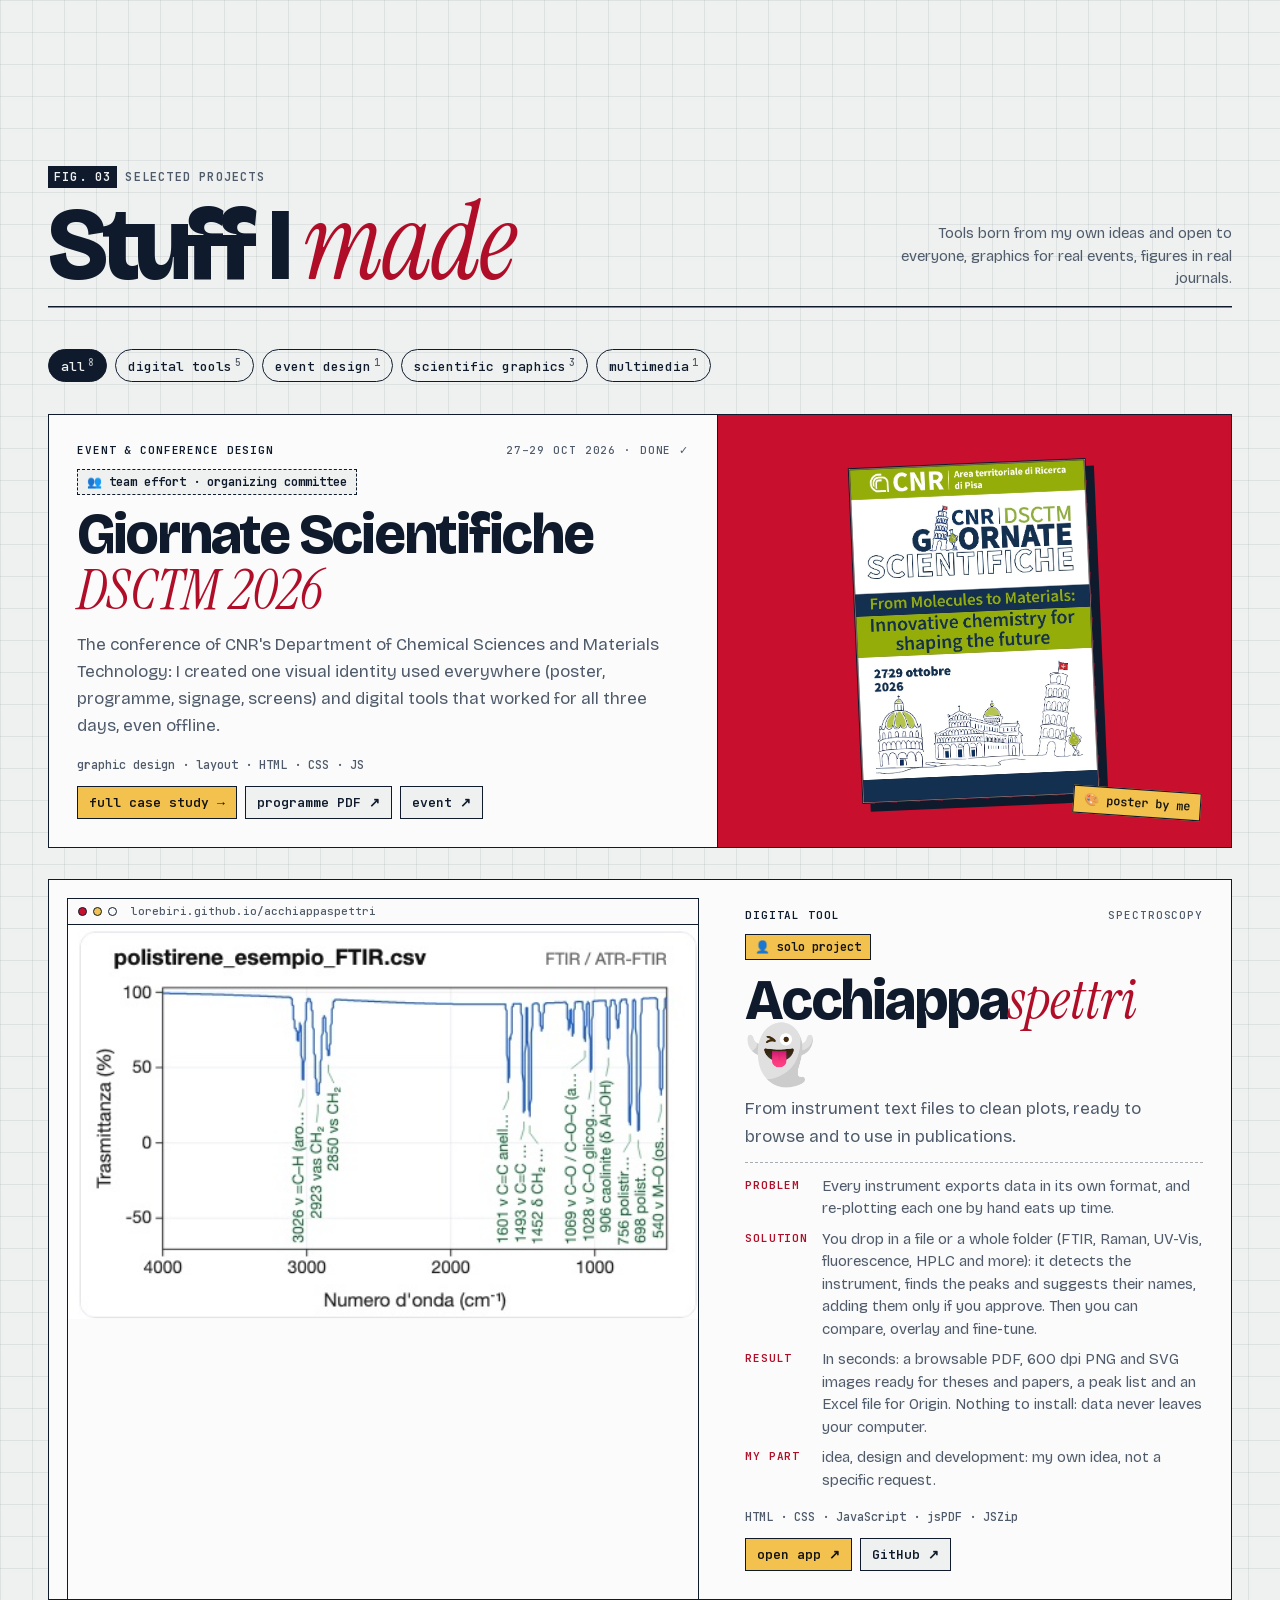
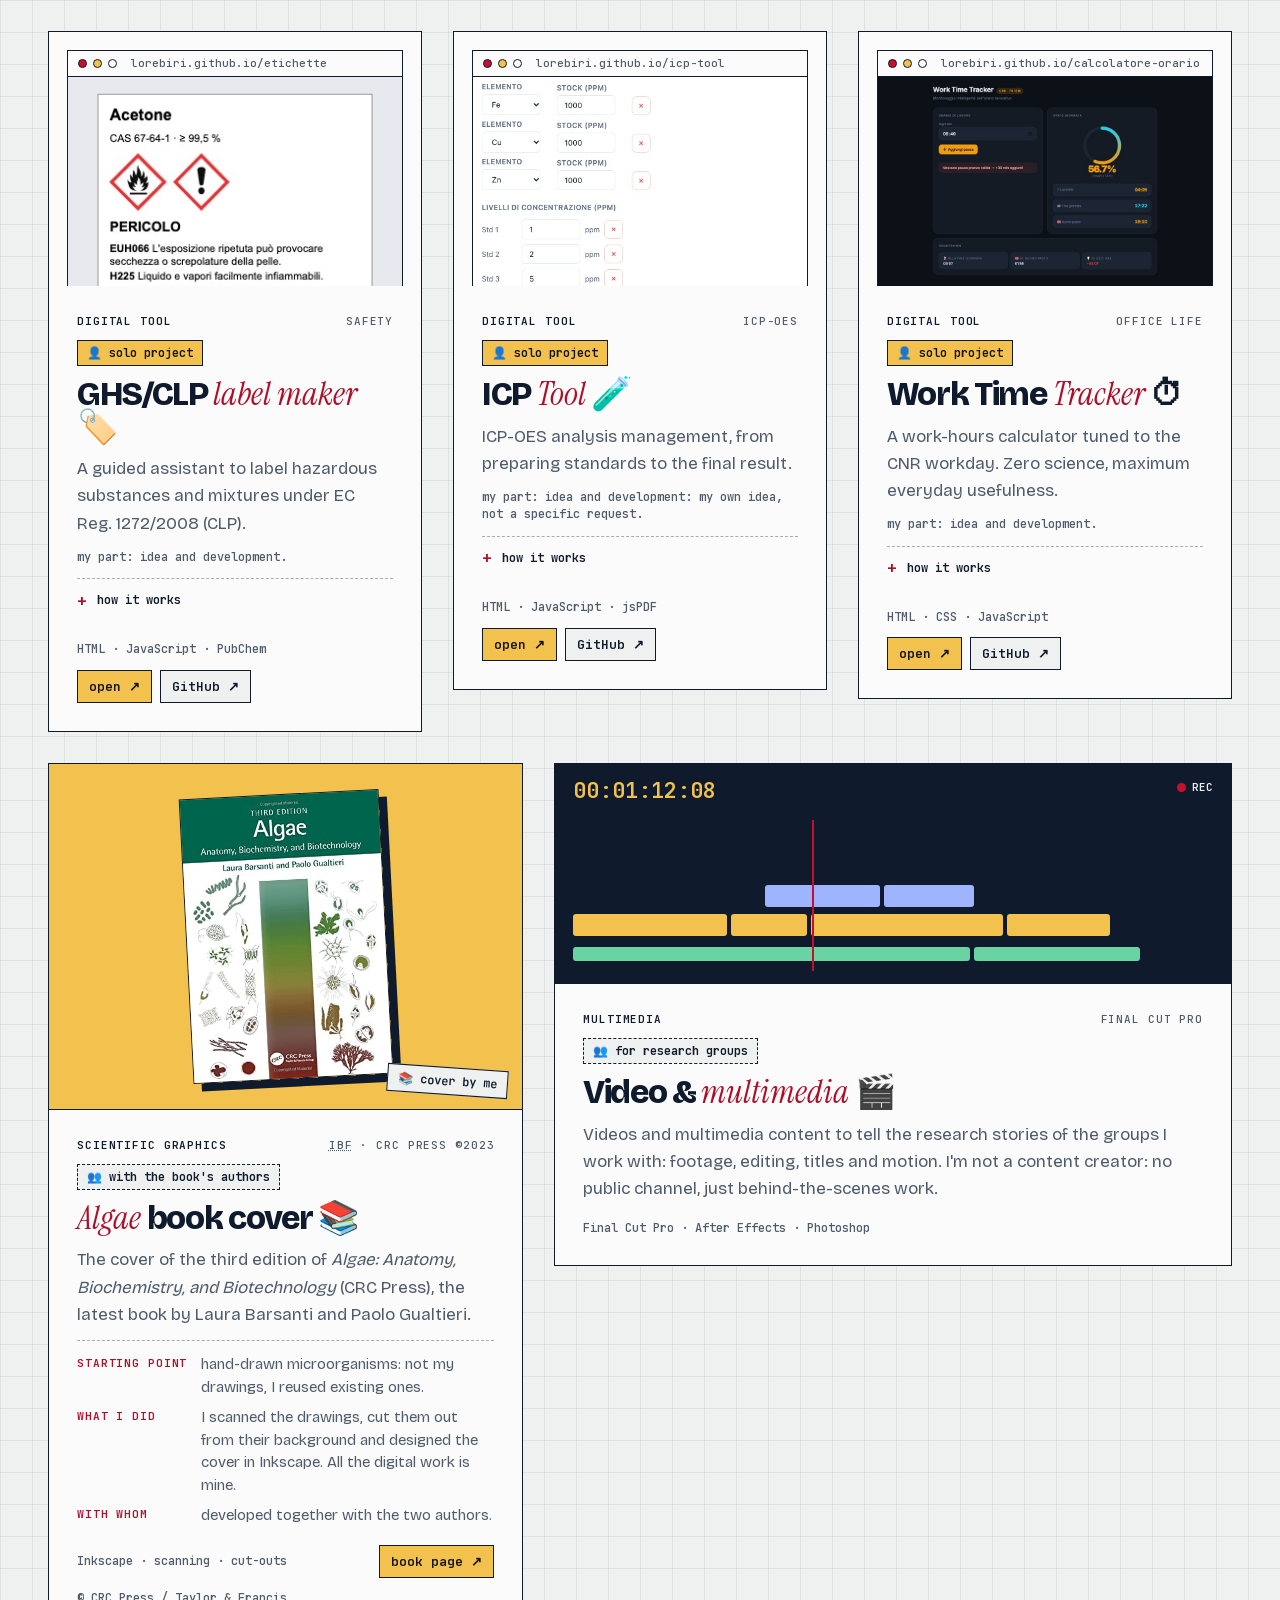
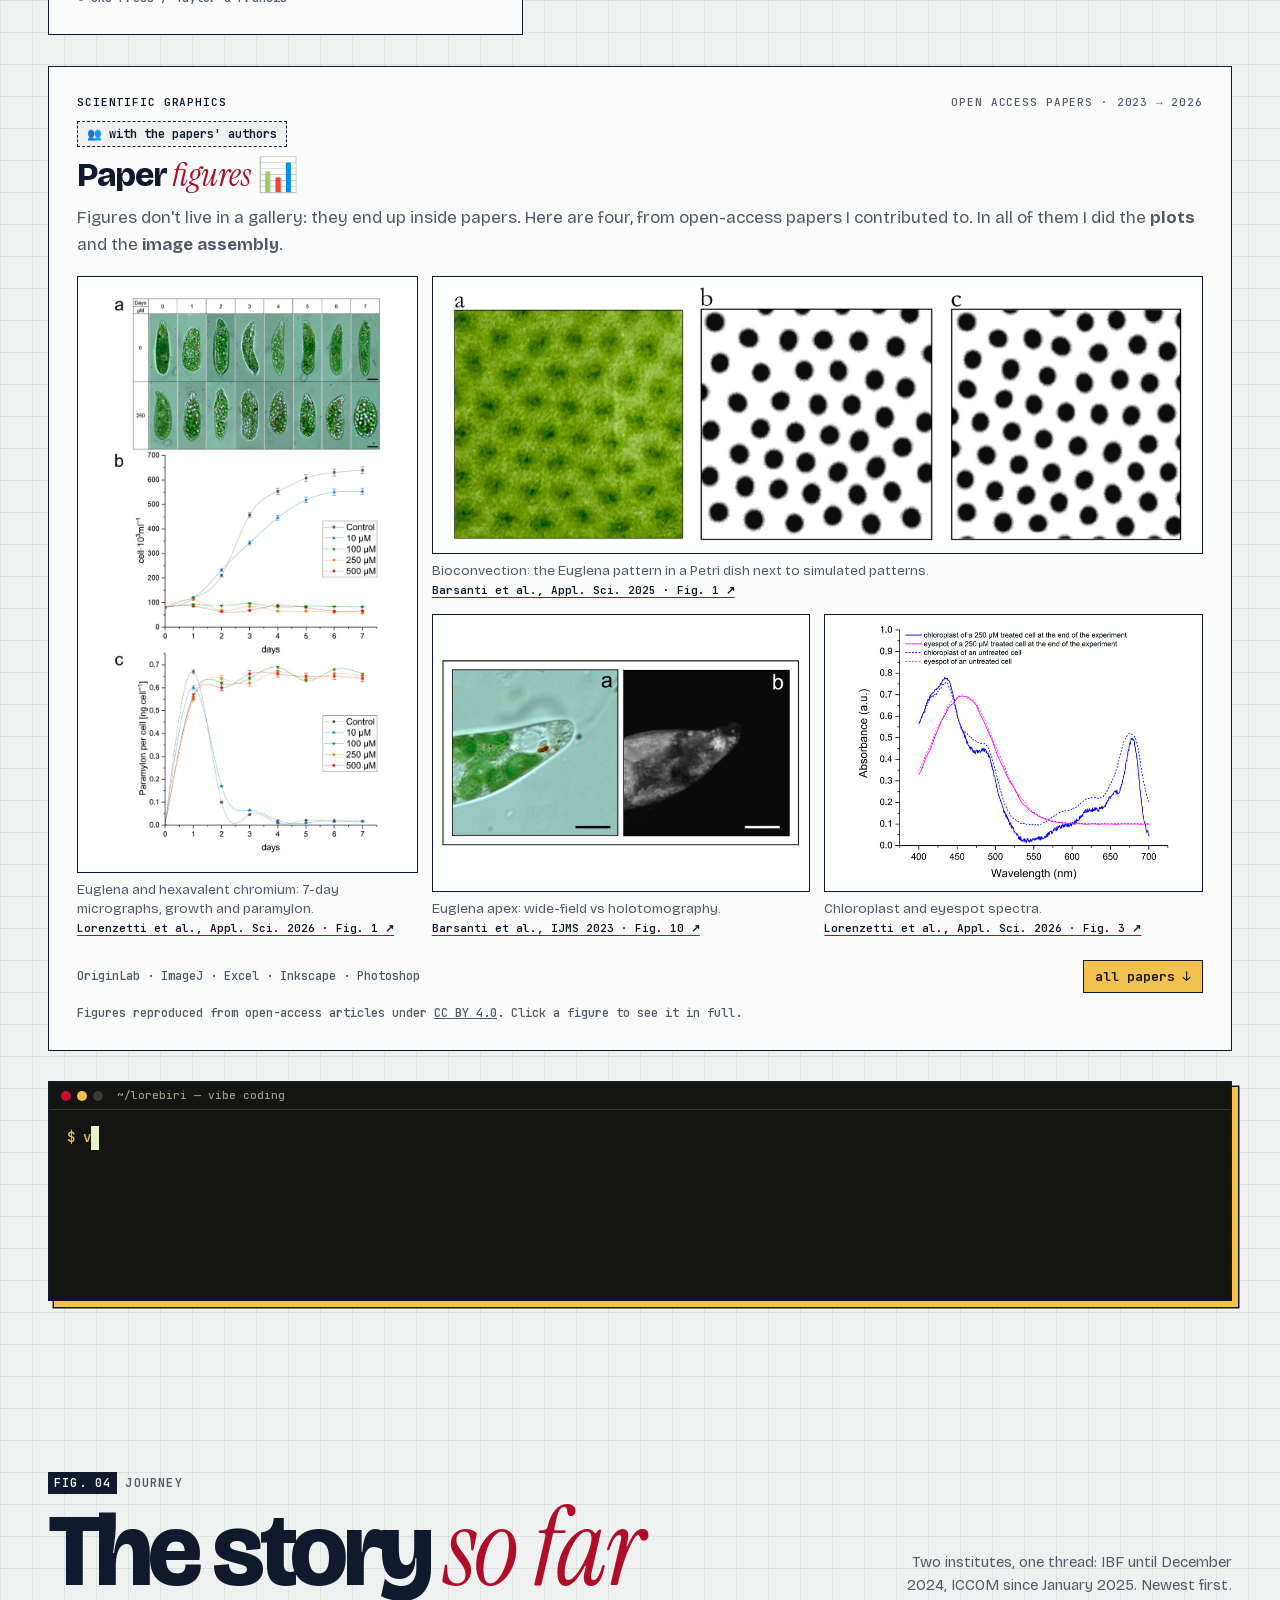
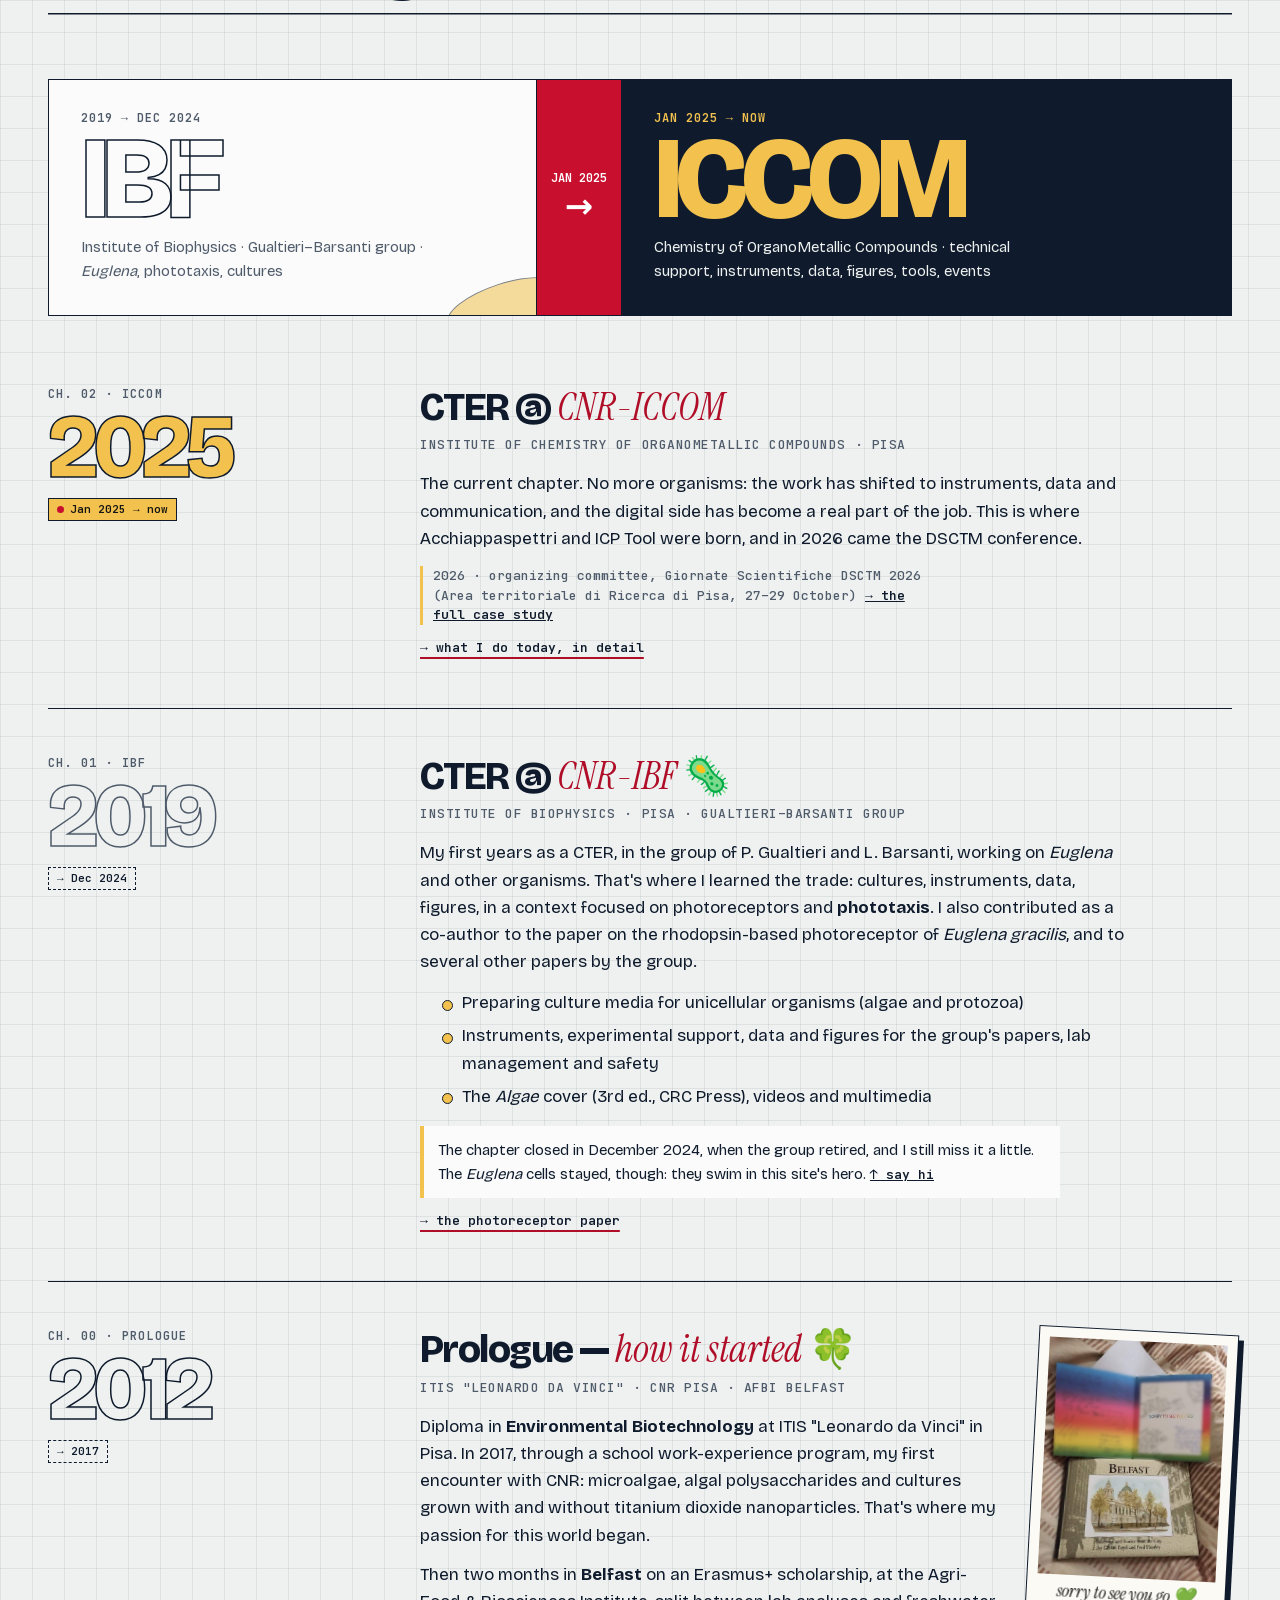
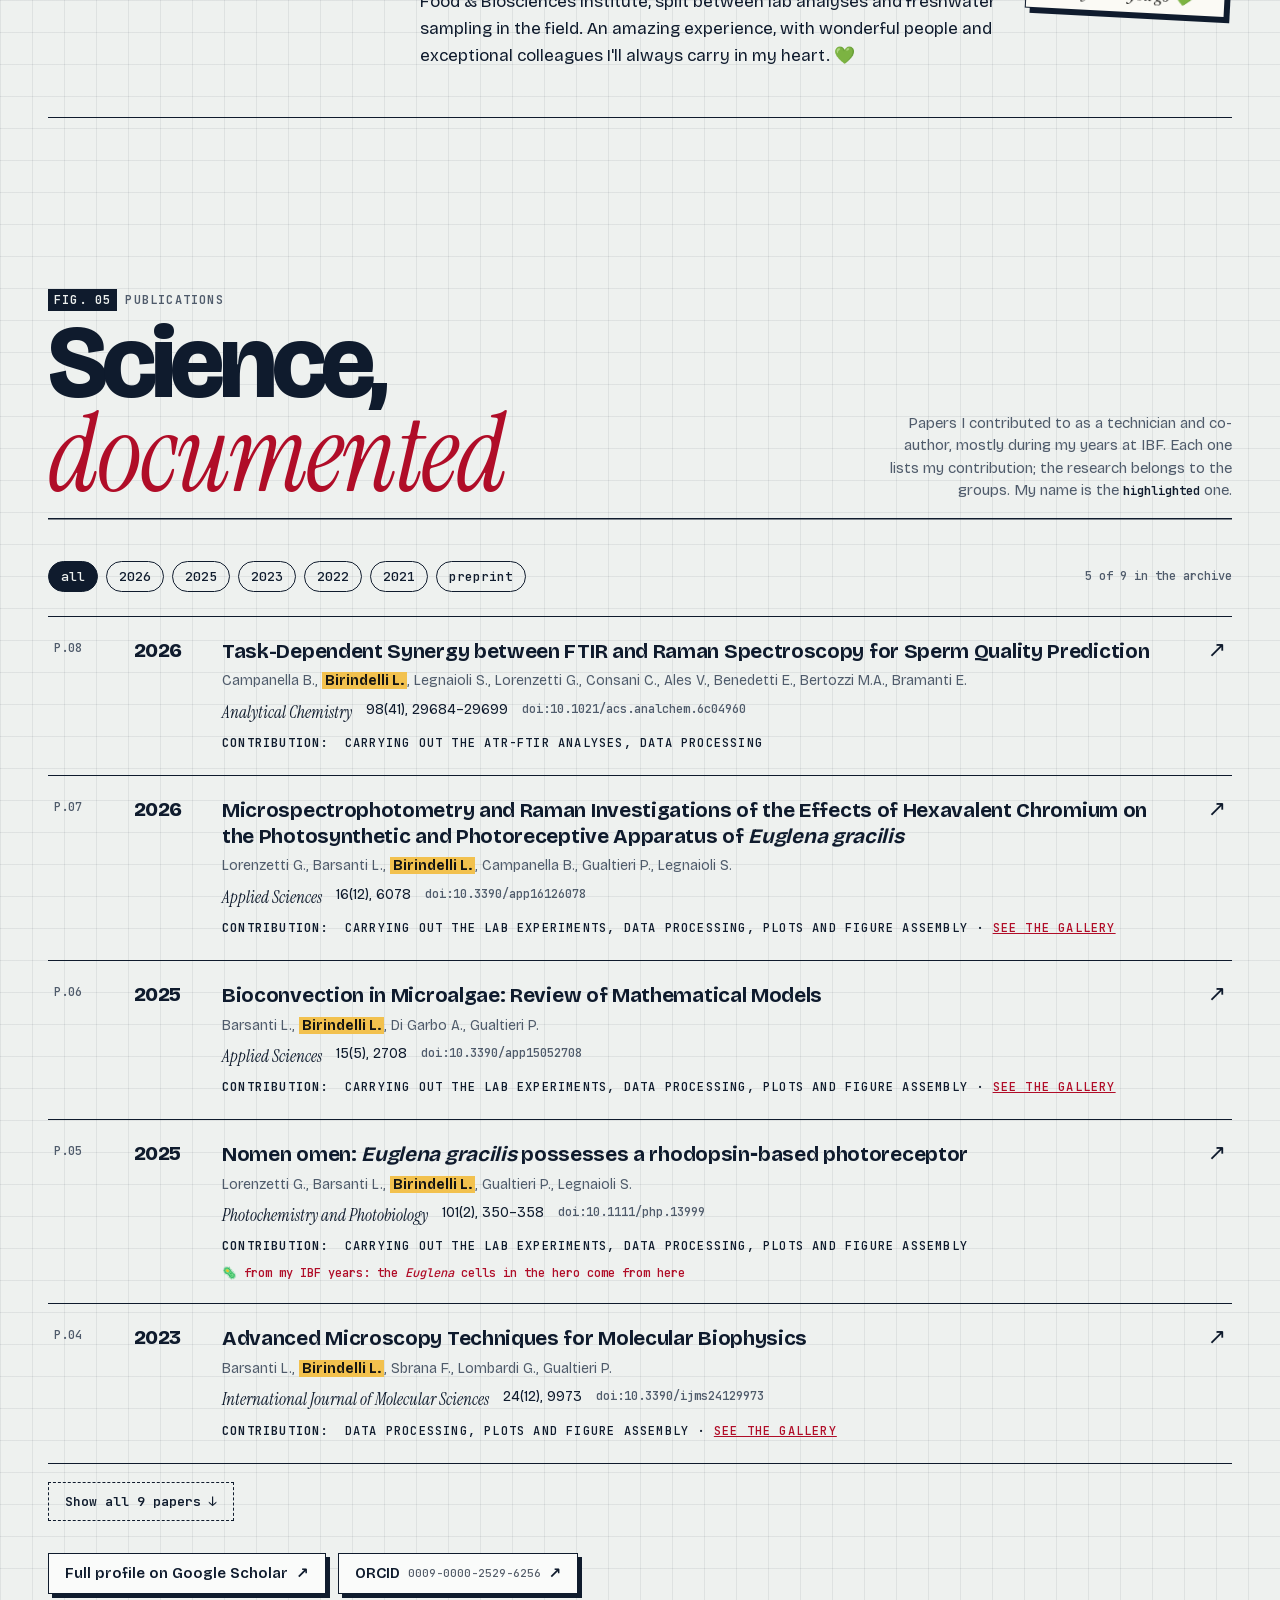
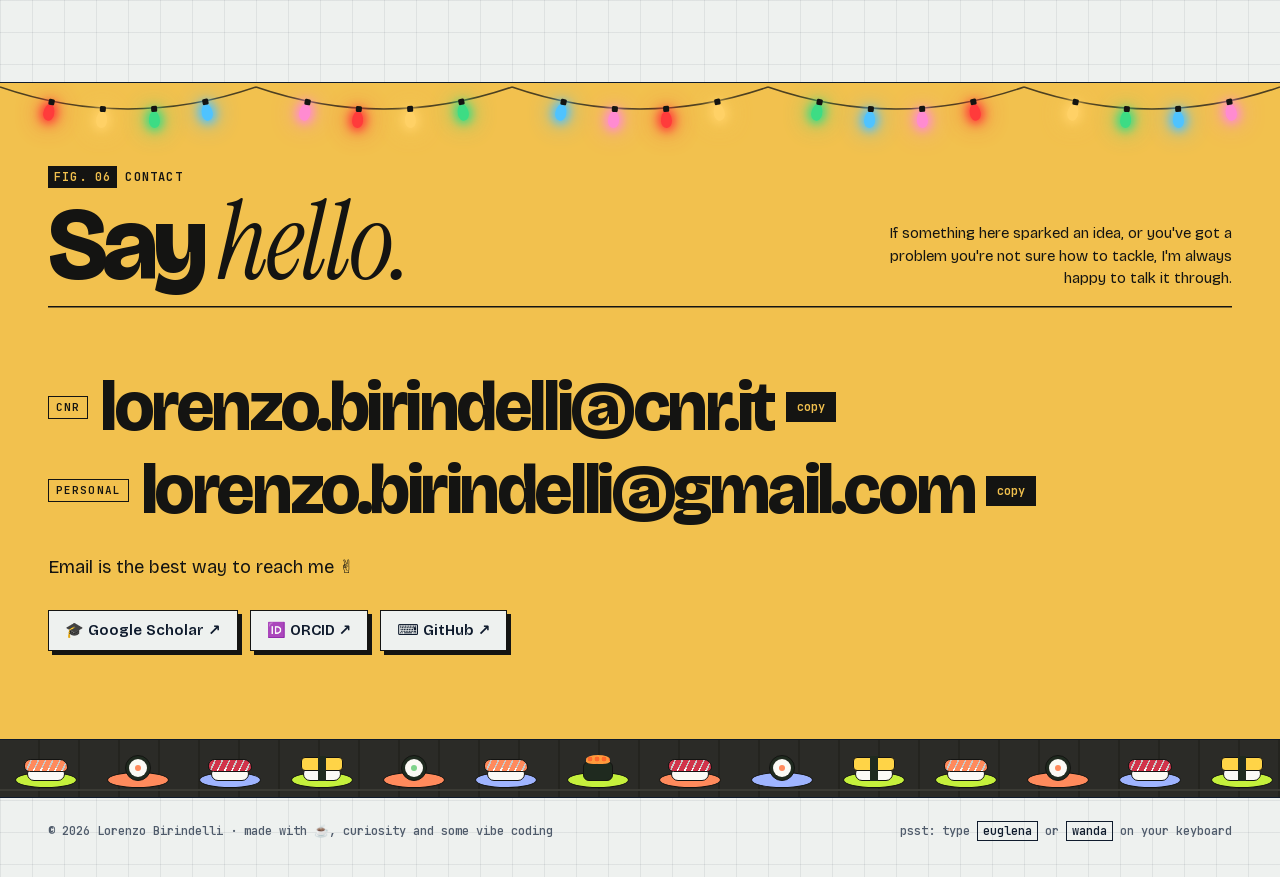
==== commit 9bf49c15: "Impianto 3D su telefono: processore e bobina interi nei passi 1-2, niente spazio vuoto sotto la scen" ====
--- a/index.html
+++ b/index.html
@@ -39,7 +39,7 @@
 <link rel="icon" href="data:image/svg+xml,<svg xmlns='http://www.w3.org/2000/svg' viewBox='0 0 100 100'><ellipse cx='50' cy='50' rx='44' ry='18' transform='rotate(-30 50 50)' fill='%23c5f03c' stroke='%23141412' stroke-width='6'/><circle cx='68' cy='36' r='7' fill='%23ff5a2c'/></svg>">
 <link rel="preload" href="fonts/bricolage-grotesque-latin.woff2" as="font" type="font/woff2" crossorigin>
 <link rel="preload" href="fonts/jetbrains-mono-latin.woff2" as="font" type="font/woff2" crossorigin>
-<link rel="stylesheet" href="styles.css?v=51">
+<link rel="stylesheet" href="styles.css?v=52">
 <link rel="stylesheet" href="seasons.css?v=10">
 <script type="application/ld+json">
 {"@context":"https://schema.org","@type":"Person","name":"Lorenzo Birindelli","url":"https://lorebiri.github.io/","image":"https://lorebiri.github.io/lorenzo.jpg","jobTitle":"Collaboratore Tecnico Enti di Ricerca (CTER)","description":"CTER at CNR-ICCOM, Pisa: lab and technical support, instrumentation, data, scientific graphics and digital tools.","worksFor":{"@type":"ResearchOrganization","name":"CNR — Istituto di Chimica dei Composti OrganoMetallici (ICCOM)","address":{"@type":"PostalAddress","addressLocality":"Pisa","addressCountry":"IT"},"parentOrganization":{"@type":"GovernmentOrganization","name":"Consiglio Nazionale delle Ricerche (CNR)"}},"alumniOf":{"@type":"EducationalOrganization","name":"ITIS \"Leonardo da Vinci\", Pisa"},"knowsLanguage":["it","en"],"identifier":{"@type":"PropertyValue","propertyID":"ORCID","value":"0009-0000-2529-6256"},"sameAs":["https://orcid.org/0009-0000-2529-6256","https://scholar.google.com/citations?user=1BWAMFEAAAAJ","https://github.com/lorebiri"]}
@@ -914,6 +914,6 @@
 <script src="main.js?v=28" defer></script>
 <script src="lightbox.js?v=4" defer></script>
 <script src="motion.js?v=7" defer></script>
-<script type="module" src="ci3d.js?v=39"></script>
+<script type="module" src="ci3d.js?v=41"></script>
 </body>
 </html>
--- a/styles.css
+++ b/styles.css
@@ -971,3 +971,6 @@
 }
 /* desktop: la scena resta in vista mentre si legge la colonna del testo */
 @media (min-width:901px){.ci-fig>.ci3d{position:sticky;top:76px}}
+/* riquadro sotto la scena (telefono): occupa spazio solo quando c'è una scritta */
+.ci3d-below{min-height:0}
+.ci3d-below:not(:has(.on)){display:none}
